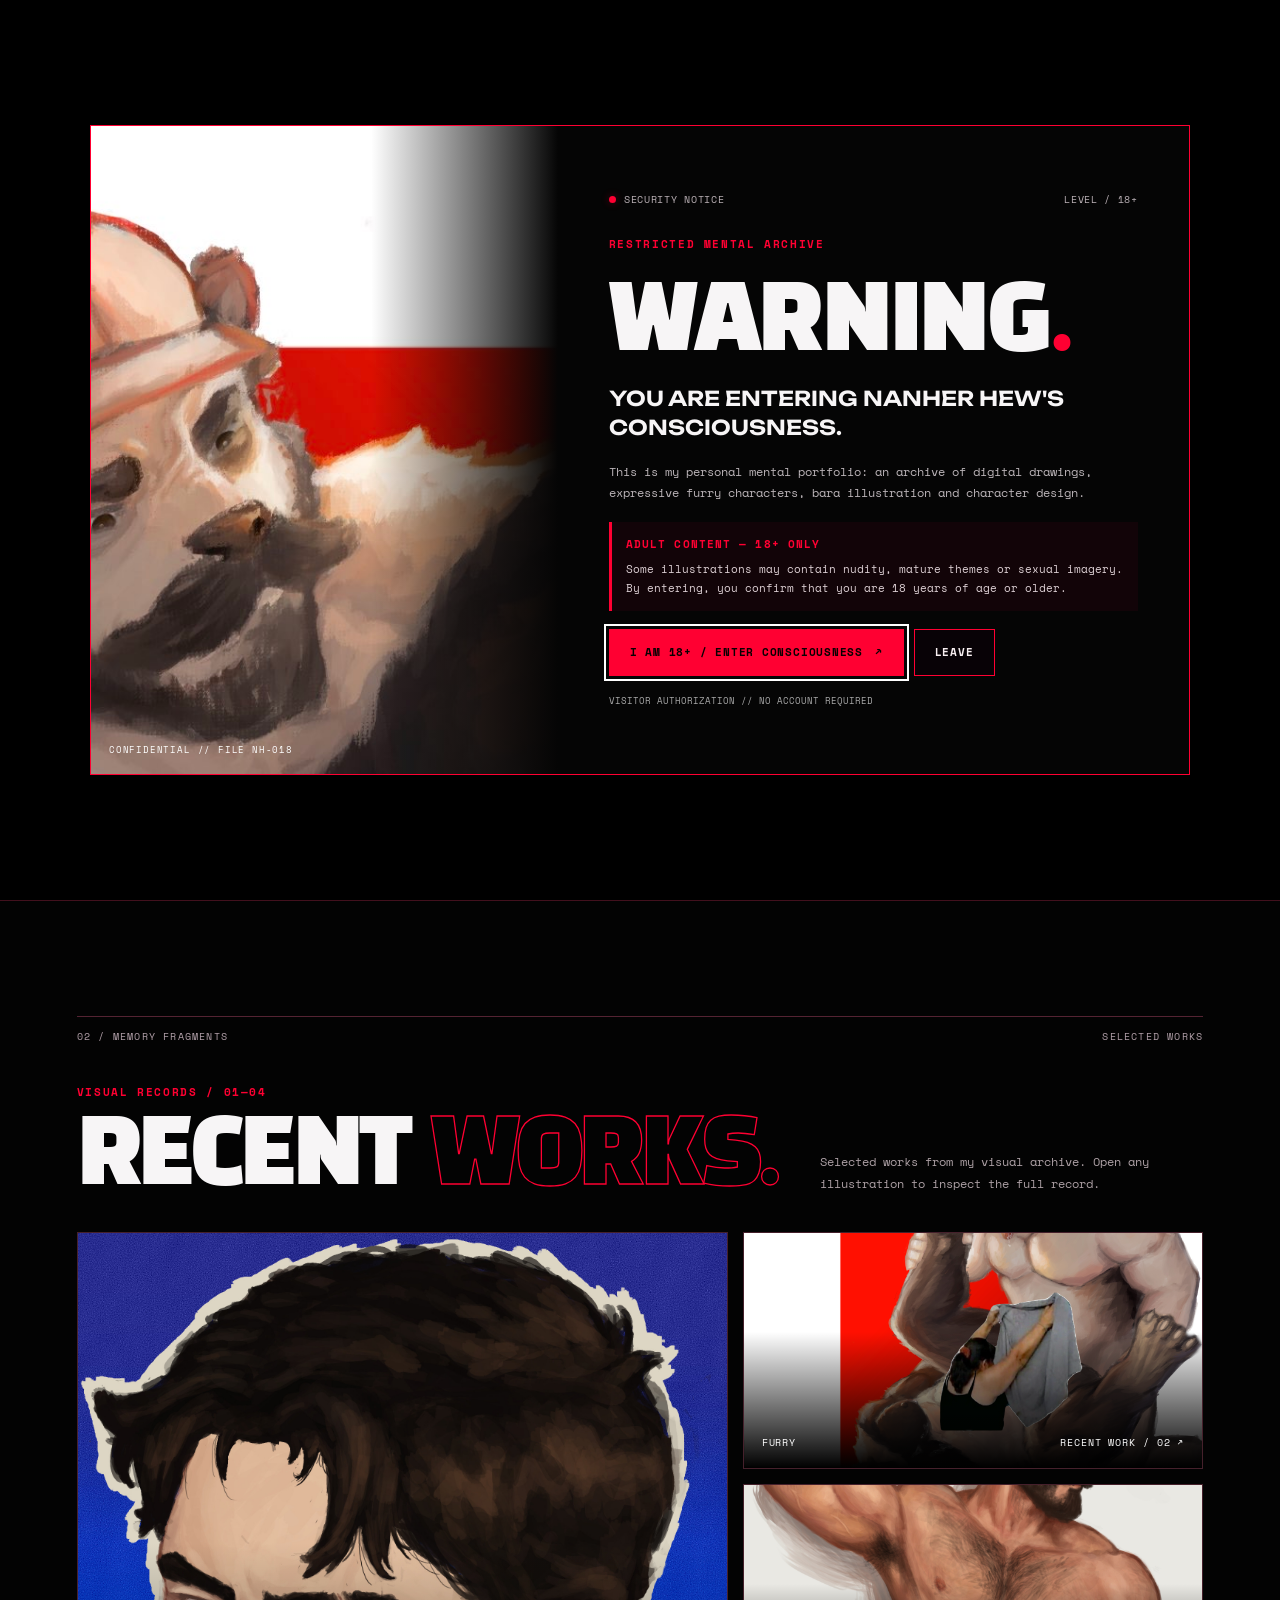
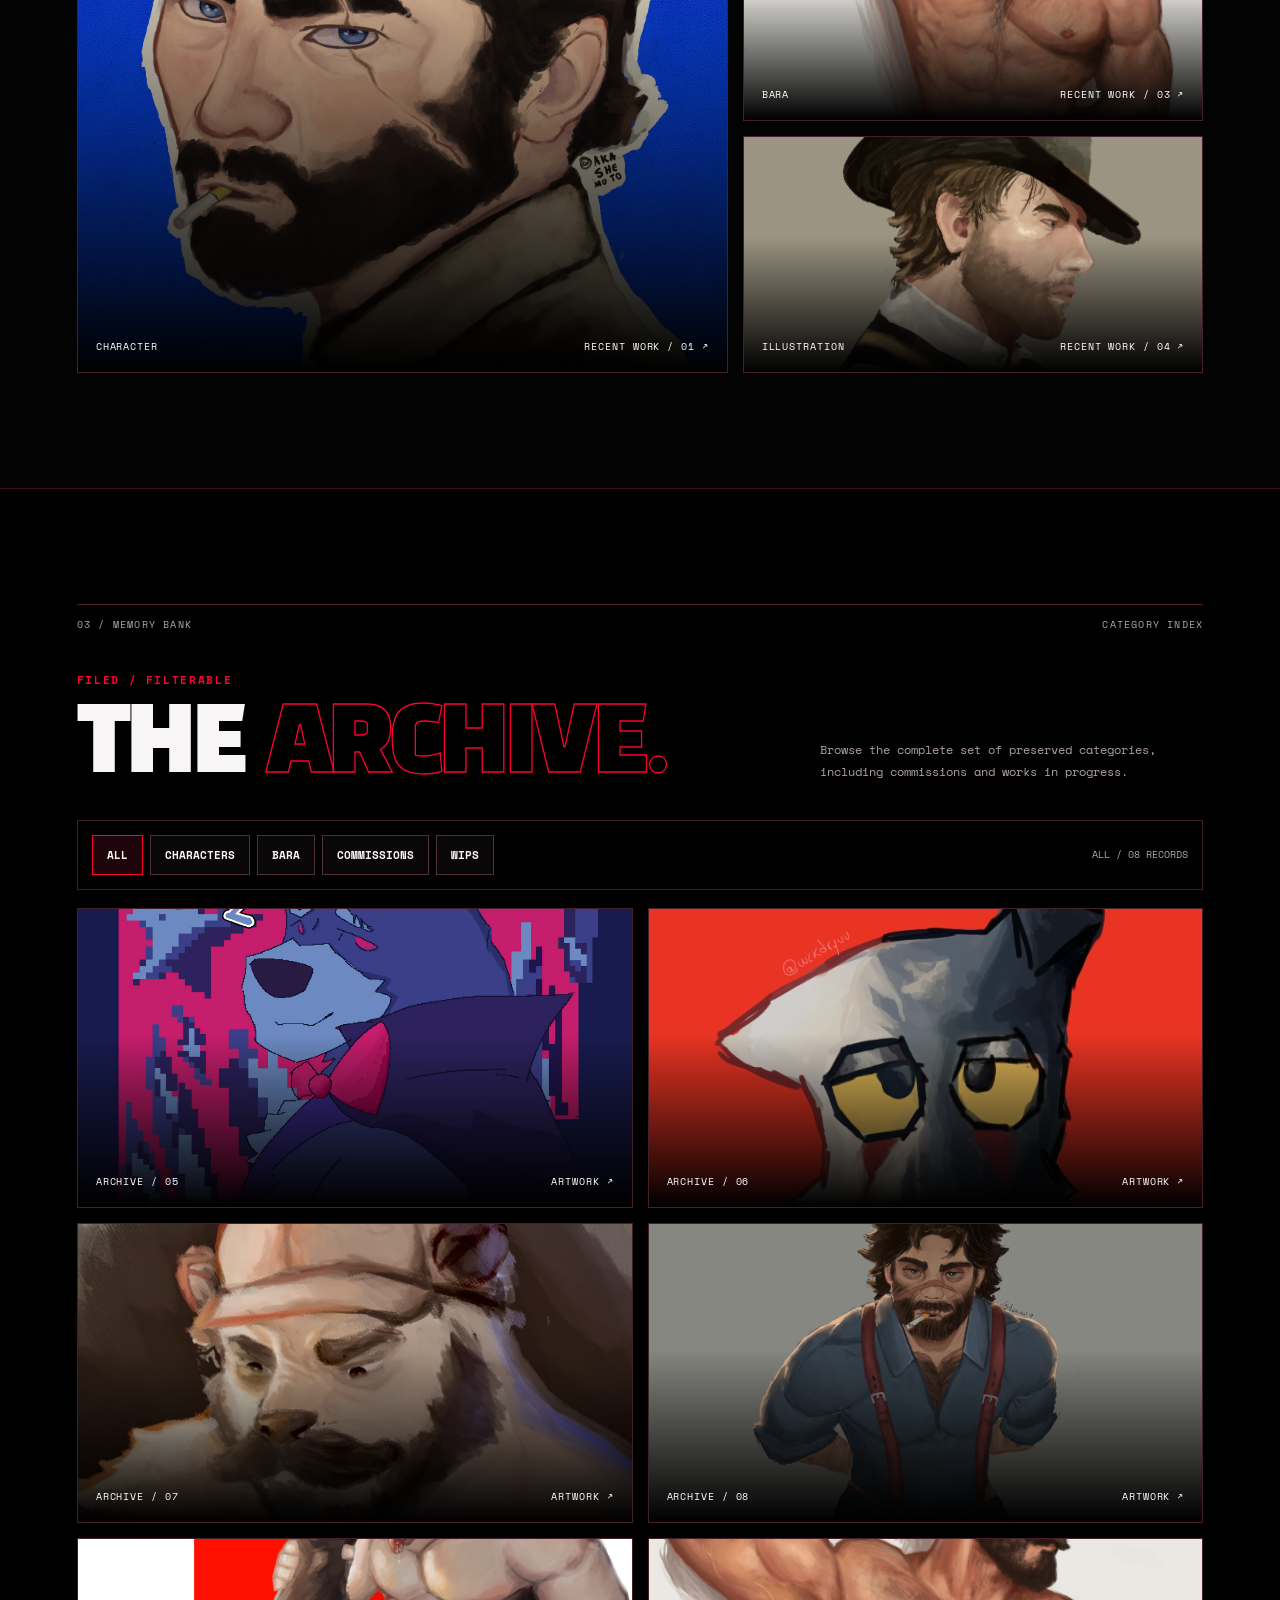
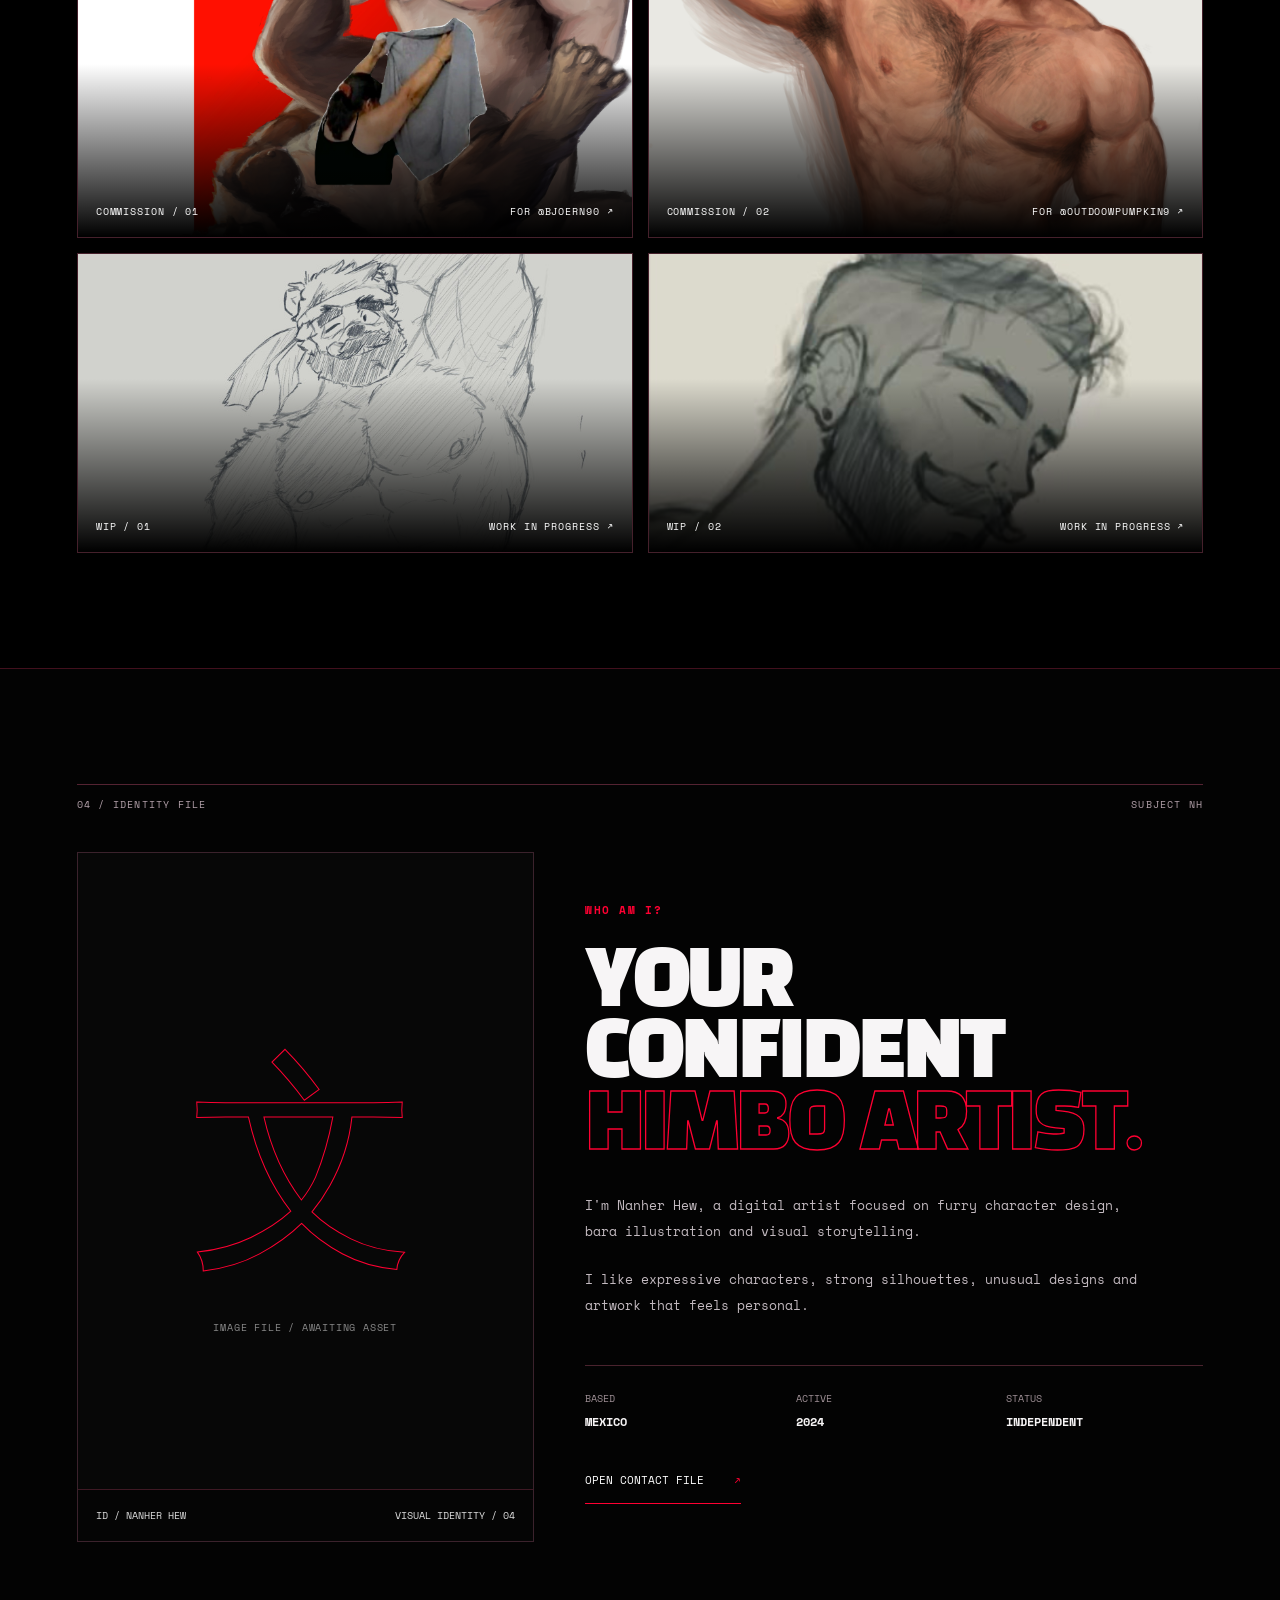
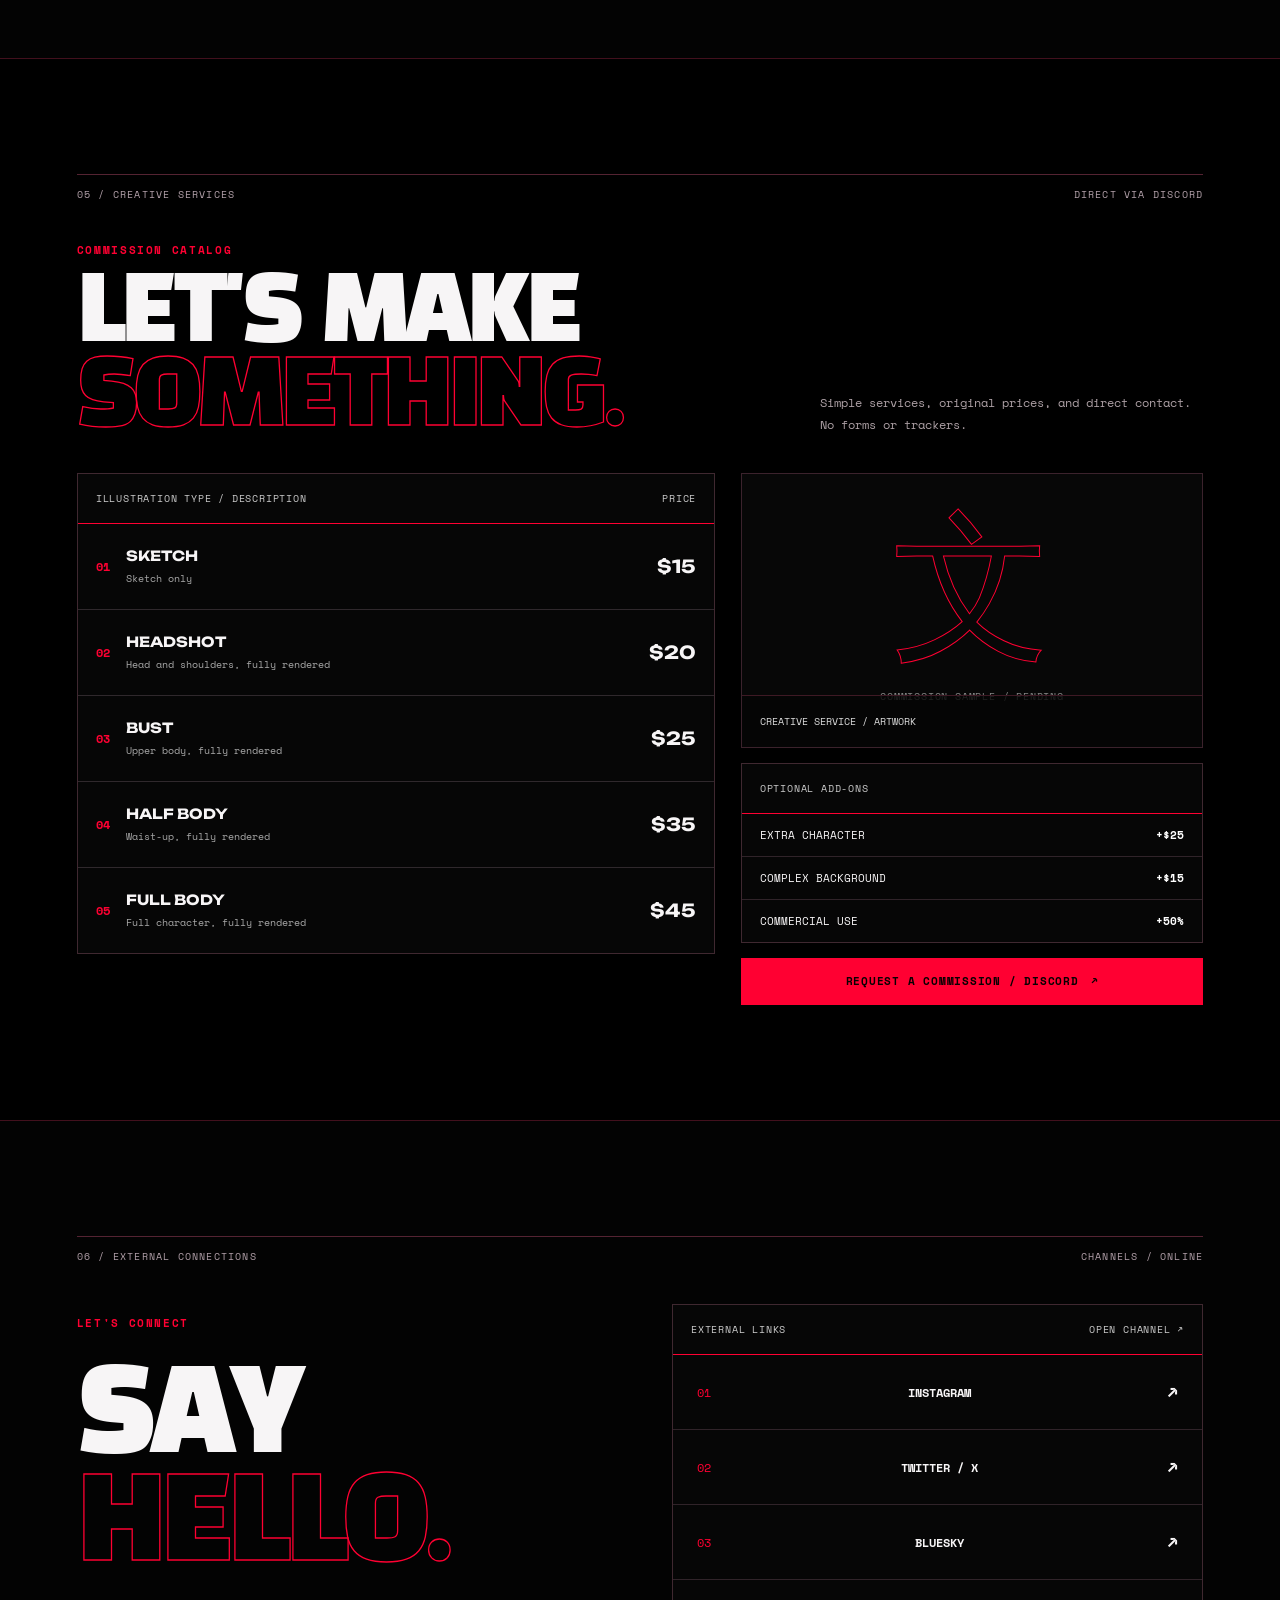
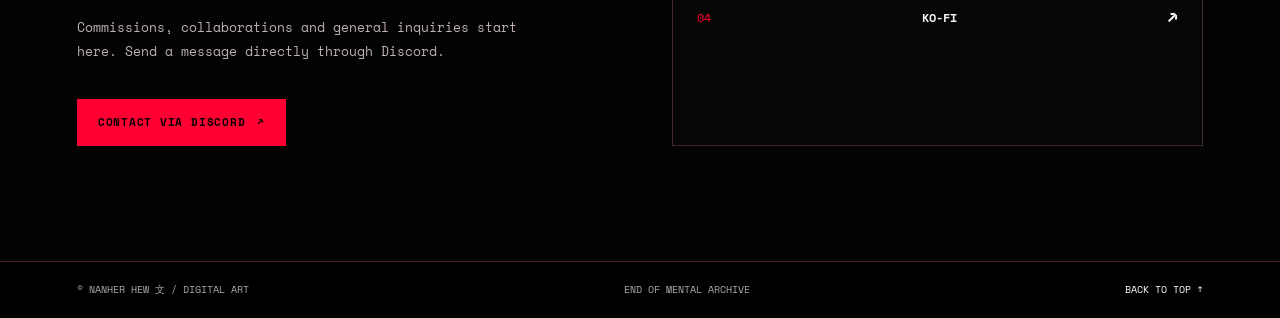
==== index.html @ 1f49903c "Add files via upload" ====
<!doctype html>
<html lang="en">
<head>
  <meta charset="utf-8">
  <meta name="viewport" content="width=device-width,initial-scale=1,viewport-fit=cover">
  <meta name="theme-color" content="#000000">
  <meta name="description" content="Enter Nanher Hew's consciousness. Digital art, furry character design, bara illustration, archive and commissions.">
  <title>NANHER HEW 文 — ENTER THE CONSCIOUSNESS</title>
  <link rel="preconnect" href="https://fonts.googleapis.com">
  <link rel="preconnect" href="https://fonts.gstatic.com" crossorigin>
  <link href="https://fonts.googleapis.com/css2?family=Black+Han+Sans&family=Space+Mono:wght@400;700&family=Unbounded:wght@400;500;600;700;800&display=swap" rel="stylesheet">
  <link rel="stylesheet" href="./style.css">
  <script src="./script.js" defer></script>
</head>
<body class="state-locked">
  <a class="skip-link" href="#mainContent">SKIP TO CONTENT</a>

  <!-- Short boot, then one combined information + 18+ gate. -->
  <div id="bootScreen" class="boot-screen" role="status" aria-label="Accessing Nanher's mind">
    <div class="boot-screen__inner">
      <div class="systemline"><span>NH // ENCRYPTED ARCHIVE</span><span>PROTOCOL 001</span></div>
      <div class="boot-screen__glyph" aria-hidden="true">文</div>
      <p class="eyebrow">NEURAL INTERFACE / ESTABLISHING LINK</p>
      <h1>ACCESSING<br><span>NANHER'S MIND</span></h1>
      <div class="boot-screen__readout"><span id="bootMessage">ESTABLISHING CONNECTION</span><strong id="bootPercent">00%</strong></div>
      <div class="boot-screen__track" id="bootTrack" role="progressbar" aria-valuemin="0" aria-valuemax="100" aria-valuenow="0"><span id="bootBar"></span></div>
      <p class="boot-screen__foot" id="bootSubstatus">CHECKING MEMORY FRAGMENTS...</p>
    </div>
  </div>

  <div id="ageGate" class="age-gate" role="dialog" aria-modal="true" aria-labelledby="ageTitle" hidden>
    <div class="age-gate__frame">
      <div class="age-gate__art" style="background-image:url('./arts/age-banner.jpg')" aria-hidden="true"><span>CONFIDENTIAL // FILE NH-018</span></div>
      <div class="age-gate__copy">
        <div class="systemline"><span><i class="signal"></i> SECURITY NOTICE</span><span>LEVEL / 18+</span></div>
        <p class="eyebrow">RESTRICTED MENTAL ARCHIVE</p>
        <h2 id="ageTitle">WARNING<span>.</span></h2>
        <h3>YOU ARE ENTERING NANHER HEW'S CONSCIOUSNESS.</h3>
        <p>This is my personal mental portfolio: an archive of digital drawings, expressive furry characters, bara illustration and character design.</p>
        <div class="gate-warning"><strong>ADULT CONTENT — 18+ ONLY</strong><p>Some illustrations may contain nudity, mature themes or sexual imagery. By entering, you confirm that you are 18 years of age or older.</p></div>
        <div class="gate-actions">
          <button type="button" class="action action--primary" id="ageEnter">I AM 18+ / ENTER CONSCIOUSNESS <span aria-hidden="true">↗</span></button>
          <button type="button" class="action action--outline" id="ageLeave">LEAVE</button>
        </div>
        <small>VISITOR AUTHORIZATION // NO ACCOUNT REQUIRED</small>
      </div>
    </div>
  </div>

  <!-- Permanent minimal controls; primary site navigation is a small popover. -->
  <header class="site-toolbar" id="siteToolbar">
    <a class="site-toolbar__logo" href="#overview" aria-label="Nanher Hew, back to overview">文 <span>NANHER HEW</span></a>
    <div class="site-toolbar__actions">
      <button type="button" id="navToggle" class="toolbar-button" aria-controls="accessNodes" aria-expanded="false">[ + ] ACCESS NODES</button>
      <button type="button" id="feedToggle" class="toolbar-button" aria-controls="monitorFeed" aria-expanded="false">[ + ] MIND MONITOR</button>
      <button type="button" id="soundToggle" class="toolbar-button toolbar-button--sound" aria-pressed="false">AUDIO READY</button>
    </div>
  </header>

  <aside id="accessNodes" class="floating-window access-nodes" aria-label="Access nodes" hidden>
    <div class="window-title"><span>NH.OS / ACCESS NODES</span><button type="button" class="window-close" id="navClose" aria-label="Close access nodes">×</button></div>
    <nav id="moduleNav" class="nodes-nav" aria-label="Portfolio navigation">
      <a href="#overview" data-nav="overview"><span>01</span> OVERVIEW <small>↗</small></a>
      <a href="#works" data-nav="works"><span>02</span> RECENT WORKS <small>↗</small></a>
      <a href="#archive" data-nav="archive"><span>03</span> ARCHIVE <small>↗</small></a>
      <a href="#identity" data-nav="identity"><span>04</span> IDENTITY <small>↗</small></a>
      <a href="#commissions" data-nav="commissions"><span>05</span> COMMISSIONS <small>↗</small></a>
      <a href="#contact" data-nav="contact"><span>06</span> CONTACT <small>↗</small></a>
    </nav>
    <p class="window-note">SELECT A NODE TO SCROLL. THIS WINDOW STAYS OPEN.</p>
  </aside>

  <!-- Fictional dashboard for site/session state, not real biological measurements. -->
  <aside id="monitorFeed" class="floating-window mind-monitor" aria-label="Simulated mind monitor" hidden>
    <div class="window-title"><span><i class="signal"></i> NEURAL TELEMETRY / LIVE</span><button type="button" class="window-close" id="feedClose" aria-label="Close mind monitor">×</button></div>
    <div class="mind-monitor__visual" aria-hidden="true">
      <svg class="brain-svg" viewBox="0 0 180 130" fill="none" xmlns="http://www.w3.org/2000/svg">
        <path d="M89 111V22M88 27c-11-19-37-19-45-3-20-1-27 18-19 33-12 13-7 33 8 37-2 15 18 25 30 16 8 6 19 4 26-3M92 27c12-19 37-19 45-3 20-1 27 18 19 33 12 13 7 33-8 37 2 15-18 25-30 16-8 6-19 4-26-3M42 45c7-3 16 1 19 8M26 68c12-2 20 1 24 10M48 96c13-15 25-16 39-5M138 45c-7-3-16 1-19 8M154 68c-12-2-20 1-24 10M132 96c-13-15-25-16-39-5M65 25c-6 10-5 19 4 23M115 25c6 10 5 19-4 23" stroke="currentColor" stroke-width="1.7" stroke-linecap="round" stroke-linejoin="round"/>
        <circle cx="90" cy="67" r="59" stroke="currentColor" stroke-opacity=".18" stroke-dasharray="3 6"/>
      </svg>
      <span>CONSCIOUSNESS / SIGNAL ACCEPTED</span>
    </div>
    <div class="vital-grid">
      <div class="vital-item"><small>NEURAL SIGNAL</small><strong class="status-green">STABLE <i class="signal"></i></strong></div>
      <div class="vital-item"><small>PULSE / SIMULATED</small><strong><span id="pulseBpm">74</span> <small>BPM</small></strong></div>
      <div class="vital-item"><small>SESSION ACTIVE</small><strong class="mono-readout" id="sessionTime">00:00</strong></div>
      <div class="vital-item"><small>ARTIST ACTIVE SINCE</small><strong>2024</strong></div>
    </div>
    <svg class="ecg" viewBox="0 0 280 62" preserveAspectRatio="none" aria-hidden="true"><path class="ecg__grid" d="M0 15H280M0 31H280M0 47H280M28 0V62M56 0V62M84 0V62M112 0V62M140 0V62M168 0V62M196 0V62M224 0V62M252 0V62"/><path class="ecg__line" d="M0 32 H53 l10 -5 8 12 9 -29 9 44 8 -22 H160 l9 -4 8 11 9 -27 9 40 8 -18 H280" /></svg>
    <div class="mind-volume" role="group" aria-labelledby="musicVolumeLabel">
      <div class="mind-volume__header">
        <label id="musicVolumeLabel" for="musicVolume">AUDIO / MASTER LEVEL</label>
        <output id="musicVolumeValue" for="musicVolume">18%</output>
      </div>
      <input type="range" id="musicVolume" min="0" max="100" step="1" value="18" aria-label="Background music volume">
      <div class="mind-volume__scale"><span>00 / SILENCE</span><span>100 / MAX</span></div>
      <button type="button" id="musicVolumeToggle" class="mind-volume__toggle" aria-pressed="false">MUTE AUDIO</button>
      <p class="mind-volume__note">MP3 / SYNTHETIC AMBIENCE · STARTS AFTER ACCESS</p>
    </div>
    <button type="button" id="motionToggle" class="mind-monitor__motion">ENABLE MOTION INPUT (MOBILE)</button><p class="mind-monitor__disclaimer">FICTIONAL UI TELEMETRY · PULSE IS A VISUAL EFFECT, NOT A HEALTH MEASUREMENT. THE SESSION TIMER IS REAL.</p>
  </aside>

  <main id="mainContent" class="portfolio">
    <section id="overview" class="hero-section" aria-labelledby="overviewTitle" data-section="overview">
      <div class="hero-section__grid" aria-hidden="true"></div>
      <div class="hero-section__symbol" aria-hidden="true">文</div>
      <span class="hero-section__archive-id">CLASSIFIED // NH-001</span>
      <div class="hero-section__headline">
        <p class="eyebrow"><i class="signal"></i> DIGITAL ARTIST / CHARACTER DESIGN</p>
        <h1 id="overviewTitle"><span>NANHER</span><em>HEW</em></h1>
        <p class="hero-section__intro">A visual archive of characters, memories and ideas. Furry artwork, bara illustration, and original character design.</p>
      </div>
      <img id="heroPortrait" class="hero-section__portrait" src="./arts/hero.PNG" alt="Original illustration by Nanher Hew" fetchpriority="high">
      <div class="hero-section__bottom">
        <div class="hero-section__choices">
          <a href="#works" class="action action--primary" data-quicklink>EXPLORE WORK <span aria-hidden="true">↗</span></a>
          <a href="#identity" class="action action--outline" data-quicklink>WHO AM I? <span aria-hidden="true">↗</span></a>
          <a href="#commissions" class="action action--outline" data-quicklink>COMMISSIONS <span aria-hidden="true">↗</span></a>
        </div>
        <a href="#works" class="hero-section__scroll">SCROLL TO EXPLORE <span aria-hidden="true">↓</span></a>
      </div>
    </section>

    <section id="works" class="content-section works-section" aria-labelledby="worksTitle" data-section="works">
      <div class="section-topline"><span>02 / MEMORY FRAGMENTS</span><span>SELECTED WORKS</span></div>
      <div class="section-heading"><div><p class="eyebrow">VISUAL RECORDS / 01—04</p><h2 id="worksTitle">RECENT <em>WORKS.</em></h2></div><p>Selected works from my visual archive. Open any illustration to inspect the full record.</p></div>
      <div class="art-grid art-grid--feature" id="recentWorks"></div>
    </section>

    <section id="archive" class="content-section archive-section" aria-labelledby="archiveTitle" data-section="archive">
      <div class="section-topline"><span>03 / MEMORY BANK</span><span>CATEGORY INDEX</span></div>
      <div class="section-heading"><div><p class="eyebrow">FILED / FILTERABLE</p><h2 id="archiveTitle">THE <em>ARCHIVE.</em></h2></div><p>Browse the complete set of preserved categories, including commissions and works in progress.</p></div>
      <div class="archive-toolbar">
        <div class="archive-toolbar__tabs" role="tablist" aria-label="Art archive categories">
          <button type="button" class="archive-tab is-active" role="tab" aria-selected="true" data-filter="all">ALL</button>
          <button type="button" class="archive-tab" role="tab" aria-selected="false" data-filter="characters">CHARACTERS</button>
          <button type="button" class="archive-tab" role="tab" aria-selected="false" data-filter="bara">BARA</button>
          <button type="button" class="archive-tab" role="tab" aria-selected="false" data-filter="commissions">COMMISSIONS</button>
          <button type="button" class="archive-tab" role="tab" aria-selected="false" data-filter="wips">WIPS</button>
        </div>
        <span id="archiveSummary" class="archive-count">ALL / 08 RECORDS</span>
      </div>
      <div class="art-grid art-grid--archive" id="archiveGrid" role="tabpanel" aria-label="Selected artwork category"></div>
    </section>

    <section id="identity" class="content-section identity-section" aria-labelledby="identityTitle" data-section="identity">
      <div class="section-topline"><span>04 / IDENTITY FILE</span><span>SUBJECT NH</span></div>
      <div class="identity-layout">
        <div class="identity-visual optional-image" data-asset="identity">
          <div class="identity-visual__fallback" aria-hidden="true"><span>文</span><small>IMAGE FILE / AWAITING ASSET</small></div>
          <img class="optional-image__asset" src="./arts/identity.png" alt="Nanher Hew — identity illustration" loading="eager">
          <div class="identity-visual__footer"><span>ID / NANHER HEW</span><span>VISUAL IDENTITY / 04</span></div>
        </div>
        <div class="identity-copy">
          <p class="eyebrow">WHO AM I?</p>
          <h2 id="identityTitle">YOUR CONFIDENT<br><em>HIMBO ARTIST.</em></h2>
          <p>I'm Nanher Hew, a digital artist focused on furry character design, bara illustration and visual storytelling.</p>
          <p>I like expressive characters, strong silhouettes, unusual designs and artwork that feels personal.</p>
          <div class="identity-metadata"><div><span>BASED</span><strong>MEXICO</strong></div><div><span>ACTIVE</span><strong>2024</strong></div><div><span>STATUS</span><strong>INDEPENDENT</strong></div></div>
          <a href="#contact" class="text-link">OPEN CONTACT FILE <span>↗</span></a>
        </div>
      </div>
    </section>

    <section id="commissions" class="content-section commissions-section" aria-labelledby="commissionsTitle" data-section="commissions">
      <div class="section-topline"><span>05 / CREATIVE SERVICES</span><span>DIRECT VIA DISCORD</span></div>
      <div class="section-heading"><div><p class="eyebrow">COMMISSION CATALOG</p><h2 id="commissionsTitle">LET'S MAKE<br><em>SOMETHING.</em></h2></div><p>Simple services, original prices, and direct contact. No forms or trackers.</p></div>
      <div class="commissions-layout">
        <div class="commission-table">
          <div class="table-header"><span>ILLUSTRATION TYPE / DESCRIPTION</span><span>PRICE</span></div>
          <div class="commission-row"><span>01</span><div><strong>SKETCH</strong><small>Sketch only</small></div><b>$15</b></div>
          <div class="commission-row"><span>02</span><div><strong>HEADSHOT</strong><small>Head and shoulders, fully rendered</small></div><b>$20</b></div>
          <div class="commission-row"><span>03</span><div><strong>BUST</strong><small>Upper body, fully rendered</small></div><b>$25</b></div>
          <div class="commission-row"><span>04</span><div><strong>HALF BODY</strong><small>Waist-up, fully rendered</small></div><b>$35</b></div>
          <div class="commission-row"><span>05</span><div><strong>FULL BODY</strong><small>Full character, fully rendered</small></div><b>$45</b></div>
        </div>
        <div class="commission-side">
          <div class="commission-preview optional-image" data-asset="commission">
            <div class="commission-preview__fallback" aria-hidden="true"><span>文</span><small>COMMISSION SAMPLE / PENDING</small></div>
            <img class="optional-image__asset" src="./arts/commission-sample.png" alt="Commission illustration example" loading="eager">
            <div class="commission-preview__label">CREATIVE SERVICE / ARTWORK</div>
          </div>
          <div class="addons"><div class="table-header">OPTIONAL ADD-ONS</div><div><span>EXTRA CHARACTER</span><strong>+$25</strong></div><div><span>COMPLEX BACKGROUND</span><strong>+$15</strong></div><div><span>COMMERCIAL USE</span><strong>+50%</strong></div></div>
          <a class="action action--primary action--full" href="https://discord.gg/KxpdYMte" target="_blank" rel="noopener noreferrer" data-external-sfx>REQUEST A COMMISSION / DISCORD <span aria-hidden="true">↗</span></a>
        </div>
      </div>
    </section>

    <section id="contact" class="content-section contact-section" aria-labelledby="contactTitle" data-section="contact">
      <div class="section-topline"><span>06 / EXTERNAL CONNECTIONS</span><span>CHANNELS / ONLINE</span></div>
      <div class="contact-layout"><div class="contact-copy"><p class="eyebrow">LET'S CONNECT</p><h2 id="contactTitle">SAY <em>HELLO.</em></h2><p>Commissions, collaborations and general inquiries start here. Send a message directly through Discord.</p><a class="action action--primary" href="https://discord.gg/KxpdYMte" target="_blank" rel="noopener noreferrer" data-external-sfx>CONTACT VIA DISCORD <span>↗</span></a></div>
      <div class="contact-links"><div class="table-header"><span>EXTERNAL LINKS</span><span>OPEN CHANNEL ↗</span></div><a href="https://www.instagram.com/nanherhew/" target="_blank" rel="noopener noreferrer"><span>01</span><strong>INSTAGRAM</strong><b>↗</b></a><a href="https://x.com/NanherHew" target="_blank" rel="noopener noreferrer"><span>02</span><strong>TWITTER / X</strong><b>↗</b></a><a href="https://bsky.app/profile/nanherhew.bsky.social" target="_blank" rel="noopener noreferrer"><span>03</span><strong>BLUESKY</strong><b>↗</b></a><a href="https://ko-fi.com/nanherhew" target="_blank" rel="noopener noreferrer"><span>04</span><strong>KO-FI</strong><b>↗</b></a></div></div>
    </section>
  </main>
  <footer class="site-footer"><span>© NANHER HEW 文 / DIGITAL ART</span><span>END OF MENTAL ARCHIVE</span><a href="#overview">BACK TO TOP ↑</a></footer>

  <div id="lightbox" class="lightbox" role="dialog" aria-modal="true" aria-labelledby="lightboxTitle" hidden>
    <div class="lightbox__frame"><div class="lightbox__header"><span>NH.OS / VISUAL MEMORY VIEWER</span><button type="button" id="lightboxClose">CLOSE [ESC] ×</button></div><div class="lightbox__body"><button type="button" id="lightboxPrev" class="lightbox__step" aria-label="Previous image">←</button><div id="lightboxArt" class="lightbox__art"></div><button type="button" id="lightboxNext" class="lightbox__step" aria-label="Next image">→</button></div><div class="lightbox__footer"><div><small id="lightboxDetail">ARTWORK</small><h3 id="lightboxTitle">MEMORY FRAGMENT</h3></div><span id="lightboxCounter">01 / 01</span></div></div>
  </div>
  <audio id="ambientMusic" src="./arts/ambient.mp3" preload="none" loop></audio>
  <div class="cursor-reticle" id="cursorReticle" aria-hidden="true"></div>
  <div class="sr-only" id="announcer" aria-live="polite"></div>
</body>
</html>
---- style.css ----
/* NANHER HEW / CONSCIOUSNESS V7. One scrollable static document.
   Black #000000, brand red #FF0032, controlled orange glow on HEW. */
:root {
  --bg:#000; --panel:#070707; --panel2:#0b0809; --ink:#f7f5f6;
  --red:#ff0032; --orange:#ff701b; --muted:#aea7ab;
  --border:#32252a; --border-red:#6e1428;
  --mono:'Space Mono',monospace; --display:'Unbounded',Arial,sans-serif;
  --block:'Black Han Sans',Impact,sans-serif;
}
*{box-sizing:border-box}
html{background:#000;scroll-behavior:smooth;scroll-padding-top:72px}
body{margin:0;min-width:0;background:#000;color:var(--ink);font-family:var(--mono);overflow-x:hidden}
body.state-locked,body.lightbox-open{overflow:hidden}
button,a{font:inherit;color:inherit;cursor:pointer}
button{border:0;background:none}
a{text-decoration:none}
button:focus-visible,a:focus-visible{outline:2px solid #fff;outline-offset:3px}
img{display:block;max-width:100%}
[hidden]{display:none!important}
::selection{background:var(--red);color:#fff}
.sr-only{position:absolute;width:1px;height:1px;overflow:hidden;clip:rect(0 0 0 0);white-space:nowrap}
.skip-link{position:fixed;top:-100px;left:10px;padding:10px;background:#fff;color:#000;z-index:300}
.skip-link:focus{top:10px}
.signal{display:inline-block;width:7px;height:7px;background:var(--red);border-radius:50%;box-shadow:0 0 9px #ff003255;flex:0 0 auto}
.eyebrow{font-size:clamp(9px,.85vw,12px);color:var(--red);letter-spacing:.15em;text-transform:uppercase;font-weight:700;line-height:1.6}
.eyebrow .signal{margin-right:6px}
.systemline{display:flex;justify-content:space-between;align-items:center;gap:12px;color:#bcb2b7;font-size:10px;letter-spacing:.07em}
.systemline>span:first-child{display:inline-flex;gap:8px;align-items:center}
.action{display:inline-flex;justify-content:center;align-items:center;gap:12px;padding:14px 20px;border:1px solid var(--red);background:#080206;color:#f7eef0;text-transform:uppercase;letter-spacing:.07em;font-size:11px;font-weight:700;line-height:1.35;min-height:47px;transition:background .18s ease,color .18s ease,border-color .18s ease;text-align:center}
.action--primary{background:var(--red);color:#080002}
.action--primary:hover{background:#ff365c}
.action--outline:hover{background:#1a050a}
.action--full{width:100%}

/* White technical cross (native remains accessible on touch / reduced motion). */
@media (hover:hover) and (pointer:fine){body.cursor-ready,body.cursor-ready *{cursor:none!important}}
.cursor-reticle{position:fixed;top:0;left:0;z-index:250;width:24px;height:24px;pointer-events:none;opacity:0;transform:translate(-50%,-50%)}
.cursor-reticle::before,.cursor-reticle::after{content:"";position:absolute;top:50%;left:50%;transform:translate(-50%,-50%);background:#fff;box-shadow:0 0 3px #000}
.cursor-reticle::before{width:24px;height:1px}.cursor-reticle::after{height:24px;width:1px}
body.cursor-ready .cursor-reticle{opacity:1}body.touch-device .cursor-reticle{display:none}

/* Short initial boot; progression JS uses discrete updates, never a busy loop. */
.boot-screen{position:fixed;inset:0;background:#000;z-index:150;display:grid;place-items:center;padding:20px;overflow-y:auto}
.boot-screen__inner{position:relative;border:1px solid var(--red);padding:clamp(18px,4vw,42px);background:#030303;width:min(760px,100%)}
.boot-screen__inner::before{content:"";position:absolute;inset:7px;border:1px solid #331016;pointer-events:none}
.boot-screen__glyph{text-align:center;color:var(--red);font:clamp(84px,15vw,150px)/1 var(--block);margin:25px 0 18px}
.boot-screen h1{font:800 clamp(30px,5.6vw,64px)/1.1 var(--display);letter-spacing:-.06em;margin:10px 0 35px;overflow-wrap:anywhere}
.boot-screen h1 span{color:#fff}
.boot-screen__readout{display:flex;align-items:center;justify-content:space-between;gap:10px;font-size:10px;color:#ddd;letter-spacing:.08em;margin-bottom:10px}
.boot-screen__readout strong{font:700 22px var(--mono);color:var(--red)}
.boot-screen__track{height:20px;background:#1c050b;border:1px solid var(--red);padding:3px;overflow:hidden}
.boot-screen__track span{display:block;background:var(--red);width:0;height:100%;transition:width .18s linear}
.boot-screen__foot{color:#aaa;font-size:10px;margin:10px 0 0}

/* Informative age gate combines warning and entry. */
.age-gate{position:fixed;inset:0;z-index:140;display:grid;place-items:center;background:#000;padding:12px;overflow-y:auto}
.age-gate__frame{display:grid;grid-template-columns:minmax(210px,.85fr) minmax(0,1.15fr);width:min(1100px,100%);background:#050505;border:1px solid var(--red);min-height:min(650px,calc(100dvh - 30px))}
.age-gate__art{position:relative;background-color:#090909;background-size:cover;background-position:center}
.age-gate__art::after{content:"";position:absolute;inset:0;background:linear-gradient(90deg,transparent 60%,#050505)}
.age-gate__art>span{position:absolute;bottom:18px;left:18px;z-index:1;font-size:9px;color:#fff;letter-spacing:.09em}
.age-gate__copy{padding:clamp(22px,4vw,55px);display:flex;flex-direction:column;justify-content:center;gap:18px;min-width:0}
.age-gate h2{font:clamp(48px,7vw,94px)/.95 var(--block);margin:0;letter-spacing:-.03em}
.age-gate h2 span{color:var(--red)}
.age-gate h3{font:600 clamp(15px,1.6vw,21px)/1.4 var(--display);margin:0}
.age-gate__copy>p:not(.eyebrow){font-size:12px;color:#bbb4b8;line-height:1.8;margin:0}
.gate-warning{background:#120408;border-left:3px solid var(--red);padding:14px;display:grid;gap:8px}
.gate-warning strong{font-size:11px;color:var(--red);letter-spacing:.1em}
.gate-warning p{font-size:11px;color:#ddd0d4;margin:0;line-height:1.7}
.gate-actions{display:flex;flex-wrap:wrap;gap:10px}
.age-gate__copy>small{font-size:9px;color:#aaa;line-height:1.5}

/* Compact floating navigation makes the entire one-page archive easy to browse. */
.site-toolbar{position:fixed;left:0;right:0;top:0;z-index:80;display:flex;align-items:center;justify-content:space-between;gap:15px;padding:10px clamp(14px,3vw,48px);min-height:64px;border-bottom:1px solid #28171d;background:rgba(0,0,0,.95)}
.site-toolbar__logo{white-space:nowrap;font:700 13px var(--display);display:inline-flex;gap:12px;align-items:center}
.site-toolbar__logo:first-letter{color:var(--red)}
.site-toolbar__logo>span{font-size:12px}
.site-toolbar__actions{display:flex;gap:8px;align-items:center;flex-wrap:wrap;justify-content:flex-end}
.toolbar-button{padding:10px 12px;border:1px solid #453039;background:#090708;color:#e8e0e4;font-size:10px;font-weight:700;letter-spacing:.02em;white-space:nowrap;transition:border-color .15s,background .15s}
.toolbar-button:hover,.toolbar-button[aria-expanded=true],.toolbar-button[aria-pressed=true]{border-color:var(--red);background:#23050b}
.floating-window{position:fixed;top:73px;z-index:100;border:1px solid var(--red);background:#050505;width:min(325px,calc(100vw - 20px));max-height:calc(100dvh - 84px);overflow:auto;box-shadow:10px 12px 0 #ff00320a;overscroll-behavior:contain}
.access-nodes{left:clamp(10px,3vw,48px)}
.mind-monitor{right:clamp(10px,3vw,48px);width:min(330px,calc(100vw - 20px))}
.window-title{display:flex;align-items:center;justify-content:space-between;gap:10px;padding:12px 14px;background:#140206;border-bottom:1px solid var(--red);font-size:10px;letter-spacing:.08em;position:sticky;top:0;z-index:2}
.window-title span{display:flex;align-items:center;gap:7px}
.window-close{font:18px var(--mono);line-height:1;min-width:28px;min-height:26px}
.nodes-nav{padding:8px;display:grid;gap:3px}
.nodes-nav a{display:flex;align-items:center;gap:11px;padding:12px 13px;border:1px solid transparent;font:700 12px var(--display);transition:background .18s,border-color .18s}
.nodes-nav a>span{color:var(--red);font:700 11px var(--mono)}
.nodes-nav a>small{margin-left:auto;font:14px var(--mono);color:#aaa}
.nodes-nav a:hover,.nodes-nav a.is-active{border-color:#541523;background:#1d050a}
.window-note{margin:0;padding:10px 14px;border-top:1px solid #30151e;color:#9f969a;font-size:9px;line-height:1.6}

/* Monitor: intentionally framed as fictional system imagery. */
.mind-monitor__visual{text-align:center;border-bottom:1px solid var(--border);padding:13px 16px 17px}
.brain-svg{display:block;width:176px;height:125px;margin:0 auto;color:#fff;filter:drop-shadow(0 0 7px #ff00323a)}
.mind-monitor__visual>span{font-size:9px;color:#aaa;letter-spacing:.08em}
.vital-grid{display:grid;grid-template-columns:1fr 1fr}
.vital-item{min-width:0;padding:14px 11px;border-bottom:1px solid #2a2023;display:grid;gap:6px}
.vital-item:nth-child(odd){border-right:1px solid #2a2023}
.vital-item>small{color:#a9a0a5;font-size:9px;line-height:1.6}
.vital-item strong{font:700 15px var(--display);overflow-wrap:anywhere}
.vital-item strong>small{font:9px var(--mono)}
.status-green{color:#a7eac3}
.mono-readout{font-family:var(--mono)!important}
.ecg{width:calc(100% - 22px);margin:15px 11px 5px;height:60px;overflow:hidden}
.ecg__grid{stroke:#24151a;stroke-width:1;fill:none}
.ecg__line{stroke:var(--red);stroke-width:2;stroke-linecap:round;stroke-linejoin:round;fill:none;stroke-dasharray:400;stroke-dashoffset:0;animation:ecgPulse 3.6s linear infinite}
.mind-monitor__disclaimer{font-size:9px;line-height:1.65;color:#95888e;padding:0 13px 13px;margin:0}
@keyframes ecgPulse{0%{stroke-dashoffset:400}100%{stroke-dashoffset:0}}

/* Home has a narrative hierarchy: 文 behind art, full PNG in FRONT of name,
   with controls over art so no overlay blocks interaction. */
.portfolio{background:#000}
.hero-section{position:relative;min-height:100svh;height:auto;background:#000;overflow:hidden;isolation:isolate}
.hero-section__grid{position:absolute;z-index:0;inset:0;background:linear-gradient(to right,#ff00320c 1px,transparent 1px),linear-gradient(to bottom,#ff00320c 1px,transparent 1px);background-size:78px 78px;mask-image:linear-gradient(to right,transparent,black 30%,transparent 100%);opacity:.45;pointer-events:none}
.hero-section__archive-id{position:absolute;top:96px;left:clamp(22px,6vw,110px);font-size:10px;letter-spacing:.16em;color:#7f6c74;z-index:3}
.hero-section__symbol{position:absolute;z-index:0;right:clamp(0px,12vw,220px);top:50%;transform:translateY(-50%);font:clamp(300px,41vw,720px)/1 var(--block);color:transparent;-webkit-text-stroke:2px #ff003238;opacity:.92;pointer-events:none;user-select:none}
.hero-section__headline{position:absolute;z-index:1;top:clamp(155px,24vh,310px);left:clamp(22px,7vw,135px);max-width:min(760px,78vw)}
.hero-section__headline .eyebrow{color:#eb9b98;display:flex;align-items:center;gap:7px;letter-spacing:.12em;margin:0 0 16px}
.hero-section h1{font:clamp(90px,12.5vw,210px)/.85 var(--block);letter-spacing:-.06em;margin:0;text-transform:uppercase}
.hero-section h1 span,.hero-section h1 em{display:block}
.hero-section h1 span{color:#f7f5f6}
.hero-section h1 em{font-style:normal;color:transparent;-webkit-text-stroke:2.3px var(--red);text-shadow:0 0 14px rgba(255,112,27,.2),0 0 36px rgba(255,112,27,.23);filter:drop-shadow(0 0 10px #ff701b50)}
.hero-section__intro{max-width:47ch;margin:26px 0 0;color:#cfc1c3;font-size:clamp(11px,1vw,14px);line-height:1.85;text-shadow:0 2px 4px #000}
.hero-section__portrait{position:absolute;z-index:2;right:clamp(-135px,-2vw,0px);bottom:-2.5vh;width:min(67vw,1080px);height:95vh;object-fit:contain;object-position:right bottom;pointer-events:none;user-select:none;opacity:0}.hero-section.has-portrait .hero-section__portrait{opacity:1}
.hero-section__bottom{position:absolute;z-index:4;bottom:clamp(36px,7vh,90px);left:clamp(22px,7vw,135px);right:clamp(22px,6vw,100px);display:flex;gap:22px;align-items:end;justify-content:space-between}
.hero-section__choices{display:flex;gap:10px;flex-wrap:wrap}
.hero-section__scroll{font-size:10px;color:#aaa;letter-spacing:.14em;white-space:nowrap;display:flex;gap:12px;align-items:center}
.hero-section__scroll span{color:var(--red);font-size:20px}

/* One continuous document / simple editorial sections. */
.content-section{padding:clamp(72px,9vw,135px) clamp(18px,6vw,100px) clamp(82px,9vw,135px);border-top:1px solid #42101d;scroll-margin-top:63px;background:#000}
.content-section:nth-of-type(even){background:#030303}
.section-topline{display:flex;justify-content:space-between;gap:15px;color:#b3a1aa;border-top:1px solid #542332;padding-top:12px;font-size:10px;letter-spacing:.12em;margin-bottom:40px}
.section-heading{display:flex;justify-content:space-between;align-items:end;gap:24px;margin-bottom:32px}
.section-heading .eyebrow{margin:0 0 15px}
.section-heading h2,.identity-copy h2,.contact-copy h2{font:clamp(47px,7vw,118px)/.93 var(--block);letter-spacing:-.05em;margin:0}
.section-heading h2,.identity-copy h2,.contact-copy h2{overflow-wrap:anywhere}
.section-heading h2 em,.identity-copy h2 em,.contact-copy h2 em{color:transparent;font-style:normal;-webkit-text-stroke:1.3px var(--red)}
.section-heading>p{width:min(34%,390px);flex:0 0 auto;font-size:12px;line-height:1.85;color:#ada0a5;margin:0 0 5px}
.art-grid{display:grid;gap:15px}
.art-grid--feature{grid-template-columns:repeat(12,minmax(0,1fr))}
.art-grid--feature .art-tile:first-child{grid-column:span 7;grid-row:span 3;min-height:740px}
.art-grid--feature .art-tile:not(:first-child){grid-column:span 5;min-height:237px}
.art-grid--archive{grid-template-columns:repeat(2,minmax(0,1fr))}
.art-tile{border:1px solid #45202b;background:#080808;position:relative;min-height:300px;text-align:left;padding:0;overflow:hidden;transition:border-color .18s ease}
.art-tile__visual{position:absolute;inset:0;background-size:cover;background-position:center;transition:transform .3s ease}
.art-tile::after{content:"";position:absolute;inset:42% 0 0;background:linear-gradient(transparent,#000)}
.art-tile:hover{border-color:var(--red)}.art-tile:hover .art-tile__visual{transform:scale(1.025)}
.art-tile__meta{position:absolute;z-index:1;left:0;right:0;bottom:0;display:flex;gap:15px;justify-content:space-between;align-items:end;padding:18px;color:#fff;font-size:10px;letter-spacing:.09em}
.archive-toolbar{padding:14px;border:1px solid #40202b;margin-bottom:18px;display:flex;justify-content:space-between;gap:12px;align-items:center;flex-wrap:wrap}
.archive-toolbar__tabs{display:flex;gap:7px;flex-wrap:wrap}
.archive-tab{padding:11px 14px;border:1px solid #50303c;background:#090708;font-size:11px;font-weight:700}
.archive-tab.is-active,.archive-tab:hover{border-color:var(--red);background:#20040c}
.archive-count{font-size:10px;color:#aaa}

/* Identity artwork auto-replaces the 文 fallback when its real PNG exists. */
.identity-layout{display:grid;grid-template-columns:.85fr 1.15fr;gap:clamp(20px,4vw,64px);align-items:stretch}
.identity-visual,.commission-preview{position:relative;background:#070707;border:1px solid #3b222c;overflow:hidden}
.identity-visual{min-height:560px}
.identity-visual__fallback,.commission-preview__fallback{position:absolute;inset:0;display:flex;align-items:center;justify-content:center;flex-direction:column;gap:30px;text-align:center}
.identity-visual__fallback>span,.commission-preview__fallback>span{font:clamp(170px,18vw,290px)/1 var(--block);color:transparent;-webkit-text-stroke:1px var(--red)}
.identity-visual__fallback>small,.commission-preview__fallback>small{color:#888;font-size:10px;letter-spacing:.08em}
.optional-image__asset{position:absolute;inset:0;width:100%;height:100%;object-fit:contain;object-position:center;opacity:0}.optional-image.has-image .optional-image__asset{opacity:1}.optional-image.has-image .identity-visual__fallback,.optional-image.has-image .commission-preview__fallback{visibility:hidden}
.identity-visual__footer,.commission-preview__label{position:absolute;z-index:2;bottom:0;left:0;right:0;padding:18px;border-top:1px solid #3e1924;background:#040404c8;color:#ddd;font-size:10px;display:flex;justify-content:space-between;gap:12px}
.identity-copy{padding:clamp(12px,3vw,44px) 0;display:flex;flex-direction:column;align-items:start;justify-content:center}
.identity-copy h2{font-size:clamp(43px,6vw,94px);margin:18px 0 30px}
.identity-copy>p:not(.eyebrow){font-size:13px;line-height:2;color:#c3bac0;max-width:570px;margin:0 0 22px}
.identity-metadata{display:flex;flex-wrap:wrap;gap:14px;width:100%;border-top:1px solid #4a232e;padding-top:25px;margin-top:25px}
.identity-metadata>div{flex:1 0 110px;display:grid;gap:7px}
.identity-metadata span{color:#9e8f95;font-size:10px}.identity-metadata strong{font-size:12px}
.text-link{display:flex;justify-content:space-between;align-items:center;gap:30px;border-bottom:1px solid var(--red);padding:15px 0;color:#fff;font-size:11px;margin-top:27px}
.text-link>span{color:var(--red)}

/* Commission prices and social links stay exactly as supplied originally. */
.commissions-layout{display:grid;grid-template-columns:1.16fr .84fr;gap:clamp(14px,2vw,32px);align-items:start}
.commission-table,.addons,.contact-links{border:1px solid #3f2830;background:#060606}
.table-header{padding:17px 18px;display:flex;justify-content:space-between;gap:15px;border-bottom:1px solid var(--red);font-size:10px;letter-spacing:.08em;color:#ccc}
.commission-row{display:flex;gap:16px;align-items:center;border-bottom:1px solid #2f282c;padding:23px 18px}
.commission-row:last-child{border-bottom:0}.commission-row>span{color:var(--red);font-weight:700;font-size:12px}
.commission-row>div{flex:1;display:grid;gap:7px}
.commission-row strong{font:700 14px var(--display)}.commission-row small{font-size:10px;color:#aaa}
.commission-row b{font:700 18px var(--display);white-space:nowrap}
.commission-side{display:grid;gap:15px}.commission-preview{height:275px}
.commission-preview__fallback>span{font-size:160px}.commission-preview__fallback{gap:12px}
.addons>div:not(.table-header){display:flex;justify-content:space-between;gap:10px;padding:13px 18px;border-bottom:1px solid #302329;font-size:11px}
.addons>div:last-child{border-bottom:0}.addons strong{color:#fff;white-space:nowrap}

.contact-layout{display:grid;grid-template-columns:1fr 1fr;gap:clamp(18px,5vw,70px)}
.contact-copy{display:flex;align-items:start;justify-content:center;flex-direction:column;gap:22px}
.contact-copy h2{font-size:clamp(58px,9vw,150px)}
.contact-copy>p:not(.eyebrow){font-size:13px;line-height:1.9;color:#bfb1b8;max-width:450px}
.contact-links a{display:flex;justify-content:space-between;align-items:center;gap:20px;padding:24px;border-bottom:1px solid #302329;font-size:12px}
.contact-links a:hover{color:var(--red)}.contact-links a:last-child{border-bottom:0}
.contact-links a>span{color:var(--red)}.contact-links a>b{font-size:18px}
.site-footer{display:flex;justify-content:space-between;align-items:center;gap:15px;flex-wrap:wrap;padding:20px clamp(18px,6vw,100px);border-top:1px solid #4a1c2a;color:#aaa;font-size:10px}
.site-footer a{color:#fff}

.lightbox{position:fixed;inset:0;z-index:180;background:#000f;display:grid;place-items:center;padding:clamp(8px,3vw,24px)}
.lightbox__frame{width:min(1100px,100%);border:1px solid var(--red);display:flex;flex-direction:column;max-height:calc(100dvh - 14px);background:#050505}
.lightbox__header{padding:13px 16px;display:flex;justify-content:space-between;gap:10px;border-bottom:1px solid var(--red);font-size:10px}
.lightbox__header button{white-space:nowrap}
.lightbox__body{display:grid;grid-template-columns:52px minmax(0,1fr) 52px;align-items:center;gap:10px;padding:12px;min-height:0}
.lightbox__art{height:min(72dvh,720px);display:flex;justify-content:center;align-items:center;overflow:hidden;background:#000}
.lightbox__art img{max-height:100%;max-width:100%;object-fit:contain}
.lightbox__step{width:52px;height:60px;border:1px solid #753448;font-size:22px}
.lightbox__footer{padding:14px 18px;display:flex;justify-content:space-between;gap:15px;align-items:end}
.lightbox__footer small{color:#aaa;font-size:10px}.lightbox__footer h3{font:700 14px var(--display);margin:7px 0 0}

@media(max-width:1100px){
  .hero-section__portrait{width:73vw;right:-9vw}
  .hero-section__headline{left:5vw}.hero-section__bottom{left:5vw}
  .hero-section h1{font-size:clamp(80px,12vw,160px)}
  .hero-section__intro{max-width:40ch}
  .art-grid--feature .art-tile:first-child{grid-column:span 12;grid-row:auto;min-height:460px}
  .art-grid--feature .art-tile:not(:first-child){grid-column:span 4;min-height:265px}
}
@media(max-width:800px){
  .site-toolbar{padding:9px 13px;gap:8px}
  .site-toolbar__logo span{display:none}
  .toolbar-button{padding:9px 10px;font-size:9px}
  .hero-section{min-height:780px;height:100svh}
  .hero-section__headline{top:23vh;left:5vw;max-width:72vw}
  .hero-section__portrait{right:-14vw;width:92vw;height:75vh;bottom:3vh}
  .hero-section__symbol{font-size:62vw;right:5vw}
  .hero-section h1{font-size:clamp(73px,13vw,118px)}
  .hero-section__intro{max-width:35ch;font-size:11px}
  .hero-section__bottom{right:5vw;bottom:28px;align-items:flex-start;flex-direction:column}
  .hero-section__scroll{display:none}
  .section-heading{align-items:start;flex-direction:column}
  .section-heading>p{width:auto;max-width:520px}
  .identity-layout,.commissions-layout,.contact-layout{grid-template-columns:1fr}
  .identity-visual{min-height:370px}
  .identity-copy{padding:12px 0}
}
@media(max-width:540px){
  html{scroll-padding-top:68px}
  .site-toolbar{min-height:58px}
  .site-toolbar__actions{gap:4px}
  .toolbar-button{font-size:8px;padding:9px 7px;min-height:36px}
  .toolbar-button--sound{max-width:68px}
  .floating-window{top:64px;left:8px;right:auto;width:min(315px,calc(100vw - 16px));max-height:calc(100dvh - 72px)}
  .mind-monitor{left:auto;right:8px;width:min(310px,calc(100vw - 16px))}
  .boot-screen__inner{padding:20px}
  .boot-screen__glyph{font-size:90px;margin:16px 0}
  .boot-screen h1{font-size:clamp(26px,8vw,44px)}
  .boot-screen .systemline{font-size:8px}
  .age-gate{display:block;padding:9px}
  .age-gate__frame{display:flex;flex-direction:column;min-height:0;margin:auto}
  .age-gate__art{height:155px;flex:0 0 155px;background-position:center 35%}
  .age-gate__art::after{background:linear-gradient(transparent 18%,#050505)}
  .age-gate__copy{padding:20px 16px;gap:13px}
  .age-gate h2{font-size:56px}
  .age-gate h3{font-size:14px}.age-gate__copy>p:not(.eyebrow){font-size:11px;line-height:1.6}
  .gate-warning p{font-size:10px}.gate-actions{display:grid;grid-template-columns:1fr}
  .hero-section{height:100svh;min-height:640px}
  .hero-section__archive-id{top:87px;left:5vw;font-size:9px}
  .hero-section__headline{top:26%;left:5vw;max-width:93vw}
  .hero-section__headline .eyebrow{font-size:8px;max-width:80vw}
  .hero-section h1{font-size:clamp(63px,16vw,89px);letter-spacing:-.07em}
  .hero-section__portrait{height:67vh;width:117vw;right:-30vw;bottom:4vh}
  .hero-section__symbol{font-size:80vw;right:-11vw;top:46%}
  .hero-section__intro{font-size:10px;line-height:1.6;max-width:29ch;max-height:70px;overflow:hidden;margin-top:14px}
  .hero-section__bottom{left:5vw;right:5vw;bottom:19px}
  .hero-section__choices{display:grid;grid-template-columns:1fr 1fr;width:100%;gap:7px}
  .hero-section__choices .action{min-height:40px;font-size:9px;padding:9px 7px}
  .hero-section__choices .action:first-child{grid-column:span 2}
  .content-section{padding:80px 13px 85px;scroll-margin-top:60px}
  .section-topline{font-size:9px;letter-spacing:0;margin-bottom:26px}
  .section-heading h2,.identity-copy h2,.contact-copy h2{font-size:clamp(39px,11vw,66px)}
  .section-heading>p{font-size:11px}
  .art-grid--feature,.art-grid--archive{grid-template-columns:1fr}
  .art-grid--feature .art-tile:nth-child(n),.art-grid--archive .art-tile{grid-column:span 1;min-height:300px}
  .art-grid--feature .art-tile:first-child{min-height:450px}
  .art-tile__meta{font-size:9px}
  .archive-toolbar__tabs{display:grid;grid-template-columns:repeat(2,minmax(0,1fr));width:100%}
  .archive-tab{font-size:10px}
  .identity-visual{min-height:300px}.identity-visual__fallback>span{font-size:140px}
  .identity-visual__footer{font-size:8px}
  .identity-copy h2{margin:10px 0 25px}
  .identity-copy>p:not(.eyebrow){font-size:11px;line-height:1.8}
  .commission-row{padding:18px 12px;gap:10px}.commission-row strong{font-size:11px}.commission-row small{font-size:9px}.commission-row b{font-size:14px}
  .contact-links a{padding:18px;font-size:11px}
  .lightbox{padding:6px}.lightbox__body{grid-template-columns:34px minmax(0,1fr) 34px;gap:5px;padding:7px}
  .lightbox__step{width:34px;height:46px}.lightbox__art{height:60dvh}
}
@media(max-height:620px){.age-gate{align-items:start}.age-gate__frame{min-height:0}.age-gate__copy{gap:10px}}
@media(prefers-reduced-motion:reduce){html{scroll-behavior:auto}*,*::before,*::after{animation-duration:.01ms!important;transition-duration:.01ms!important}.ecg__line{stroke-dashoffset:0}}

.mind-monitor__motion{display:block;margin:5px 12px 13px;padding:10px 11px;border:1px solid #40232f;color:#ddd;background:#0b0507;font-size:10px;width:calc(100% - 24px)}.mind-monitor__motion:hover{border-color:var(--red)}

/* V8 — master-volume control integrated in the floating mind monitor. */
.mind-volume {
  margin: 8px 12px 14px;
  padding: 13px 13px 12px;
  border: 1px solid #47202a;
  background: #080508;
  color: #f8f5f7;
  font-family: var(--mono, "Space Mono", monospace);
}
.mind-volume__header,
.mind-volume__scale {
  display: flex;
  align-items: center;
  justify-content: space-between;
  gap: 10px;
}
.mind-volume__header { margin-bottom: 16px; font-size: 10px; letter-spacing: .07em; }
.mind-volume__header output { color: #ff0032; font-size: 14px; font-weight: 700; font-variant-numeric: tabular-nums; }
.mind-volume input[type="range"] {
  display: block;
  width: 100%;
  height: 20px;
  margin: 0;
  background: transparent;
  accent-color: #ff0032;
  cursor: pointer;
  touch-action: pan-x;
}
.mind-volume input[type="range"]:focus-visible { outline: 2px solid #fff; outline-offset: 3px; }
.mind-volume__scale { margin-top: 7px; color: #a99aa1; font-size: 9px; letter-spacing: .04em; }
.mind-volume__note { margin-top: 13px; color: #a99aa1; font-size: 9px; line-height: 1.6; }
@media (max-width: 480px) {
  .mind-volume { margin: 9px 10px 13px; padding: 12px; }
  .mind-volume input[type="range"] { height: 32px; }
}

.mind-volume__toggle {
  display: block;
  width: 100%;
  min-height: 38px;
  margin-top: 13px;
  padding: 8px;
  border: 1px solid #5c1524;
  background: #170508;
  color: #fff;
  font: 700 10px var(--mono, "Space Mono", monospace);
  letter-spacing: .09em;
  cursor: pointer;
}
.mind-volume__toggle:hover,
.mind-volume__toggle:focus-visible { outline: none; border-color: #ff0032; background: #2b0710; }
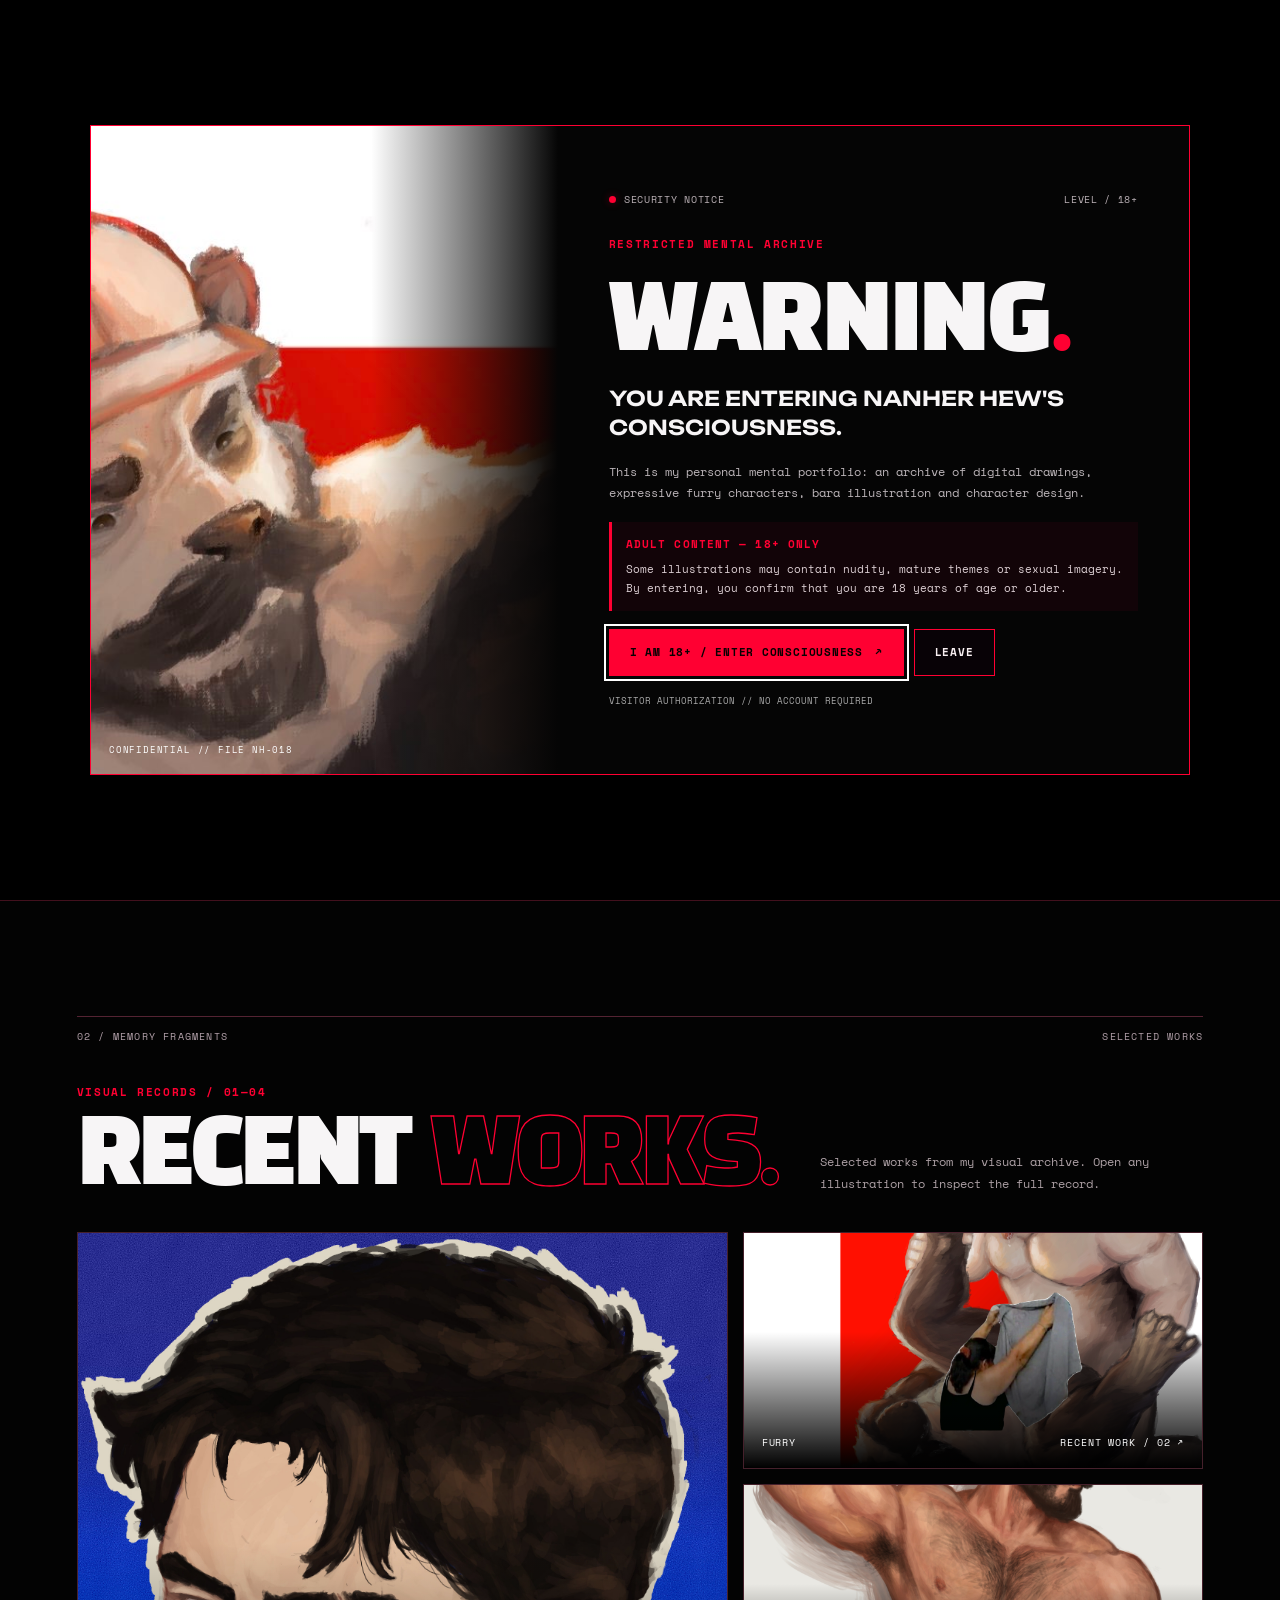
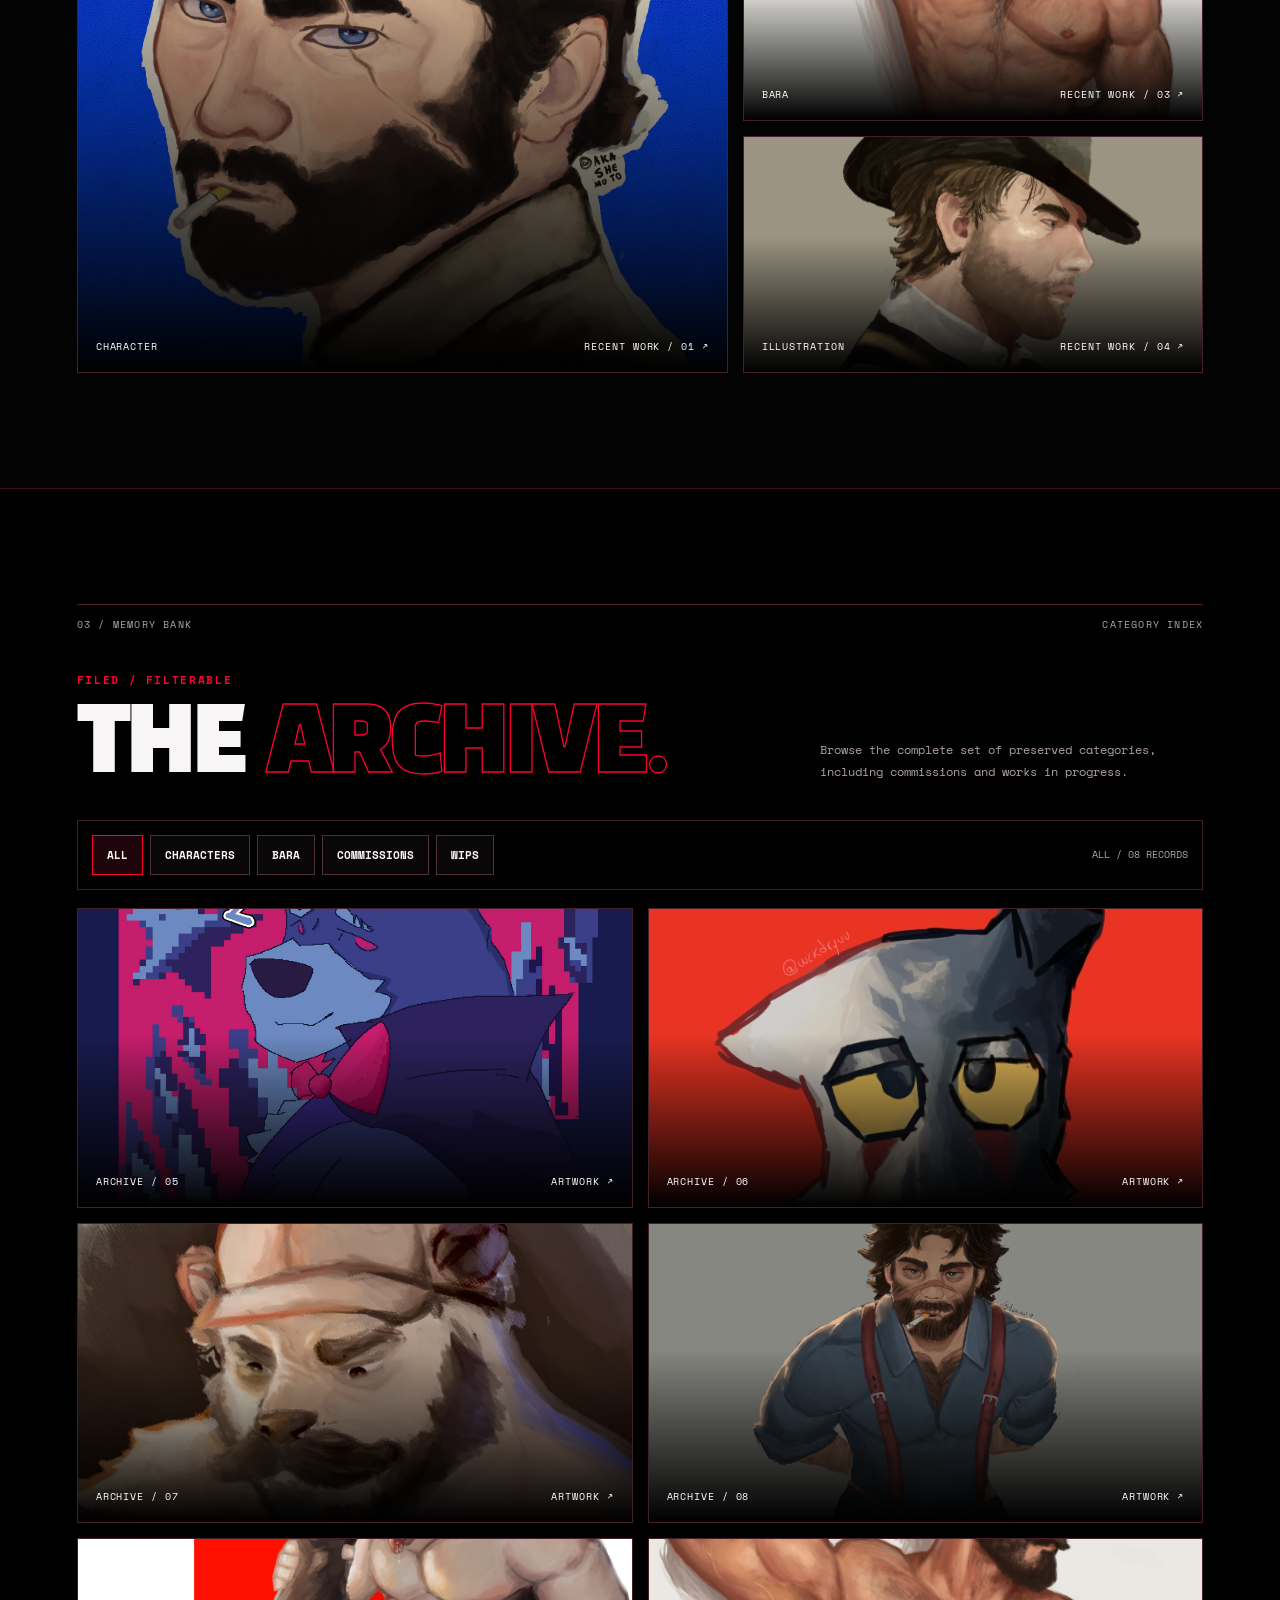
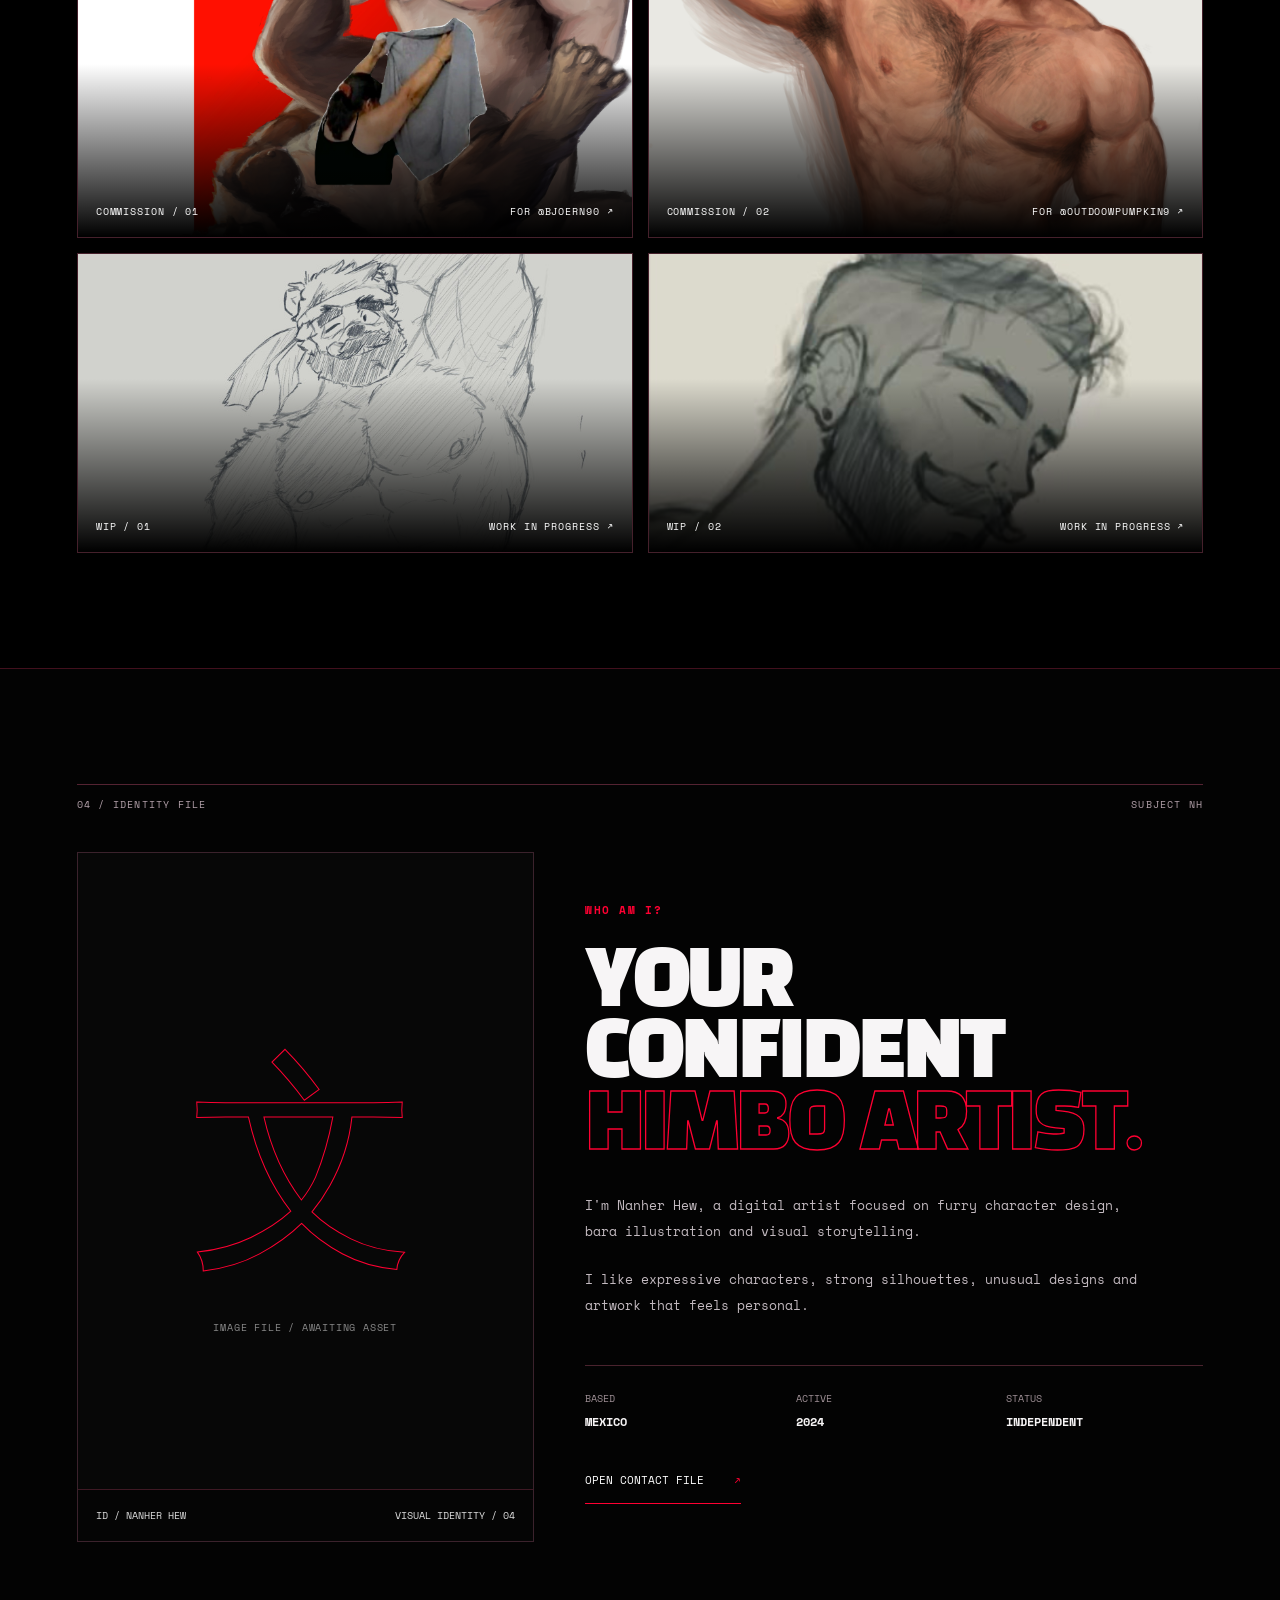
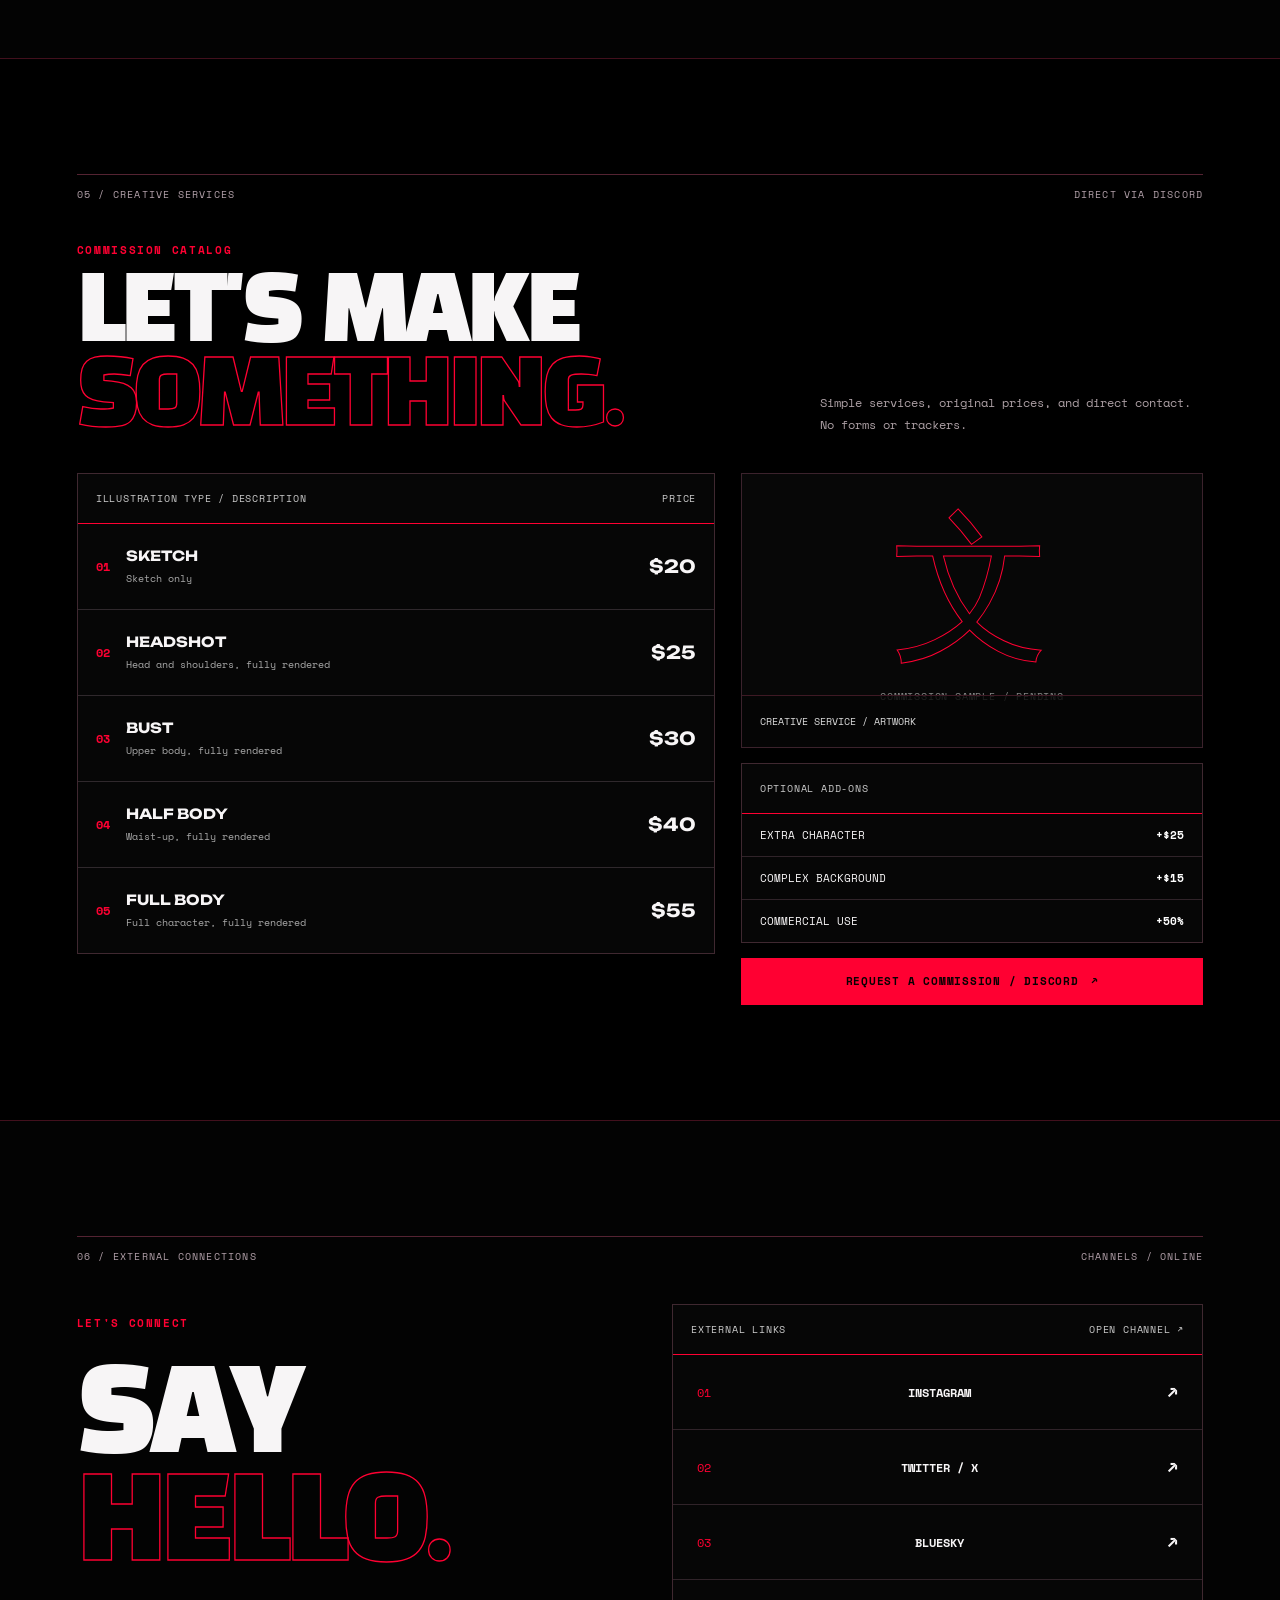
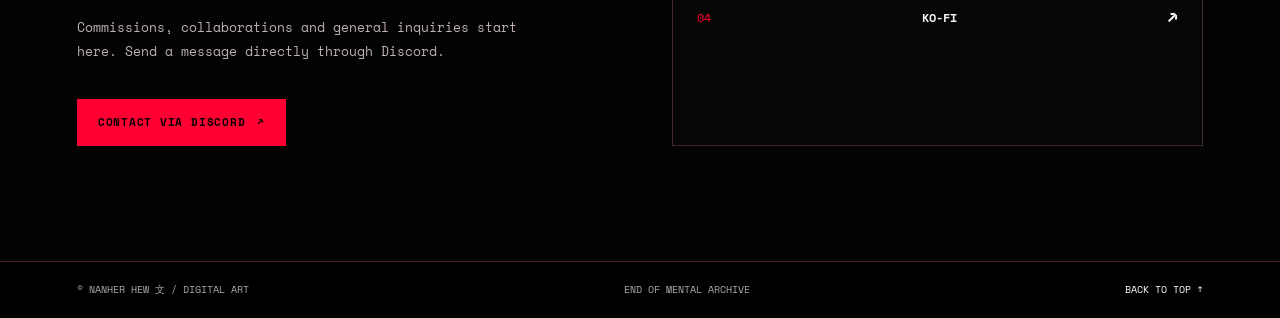
==== commit f6746d3f: "Revise commission pricing and descriptions Updated commission prices and descriptions for various il" ====
--- a/index.html
+++ b/index.html
@@ -168,11 +168,11 @@
       <div class="commissions-layout">
         <div class="commission-table">
           <div class="table-header"><span>ILLUSTRATION TYPE / DESCRIPTION</span><span>PRICE</span></div>
-          <div class="commission-row"><span>01</span><div><strong>SKETCH</strong><small>Sketch only</small></div><b>$15</b></div>
-          <div class="commission-row"><span>02</span><div><strong>HEADSHOT</strong><small>Head and shoulders, fully rendered</small></div><b>$20</b></div>
-          <div class="commission-row"><span>03</span><div><strong>BUST</strong><small>Upper body, fully rendered</small></div><b>$25</b></div>
-          <div class="commission-row"><span>04</span><div><strong>HALF BODY</strong><small>Waist-up, fully rendered</small></div><b>$35</b></div>
-          <div class="commission-row"><span>05</span><div><strong>FULL BODY</strong><small>Full character, fully rendered</small></div><b>$45</b></div>
+          <div class="commission-row"><span>01</span><div><strong>SKETCH</strong><small>Sketch only</small></div><b>$20</b></div>
+          <div class="commission-row"><span>02</span><div><strong>HEADSHOT</strong><small>Head and shoulders, fully rendered</small></div><b>$25</b></div>
+          <div class="commission-row"><span>03</span><div><strong>BUST</strong><small>Upper body, fully rendered</small></div><b>$30</b></div>
+          <div class="commission-row"><span>04</span><div><strong>HALF BODY</strong><small>Waist-up, fully rendered</small></div><b>$40</b></div>
+          <div class="commission-row"><span>05</span><div><strong>FULL BODY</strong><small>Full character, fully rendered</small></div><b>$55</b></div>
         </div>
         <div class="commission-side">
           <div class="commission-preview optional-image" data-asset="commission">
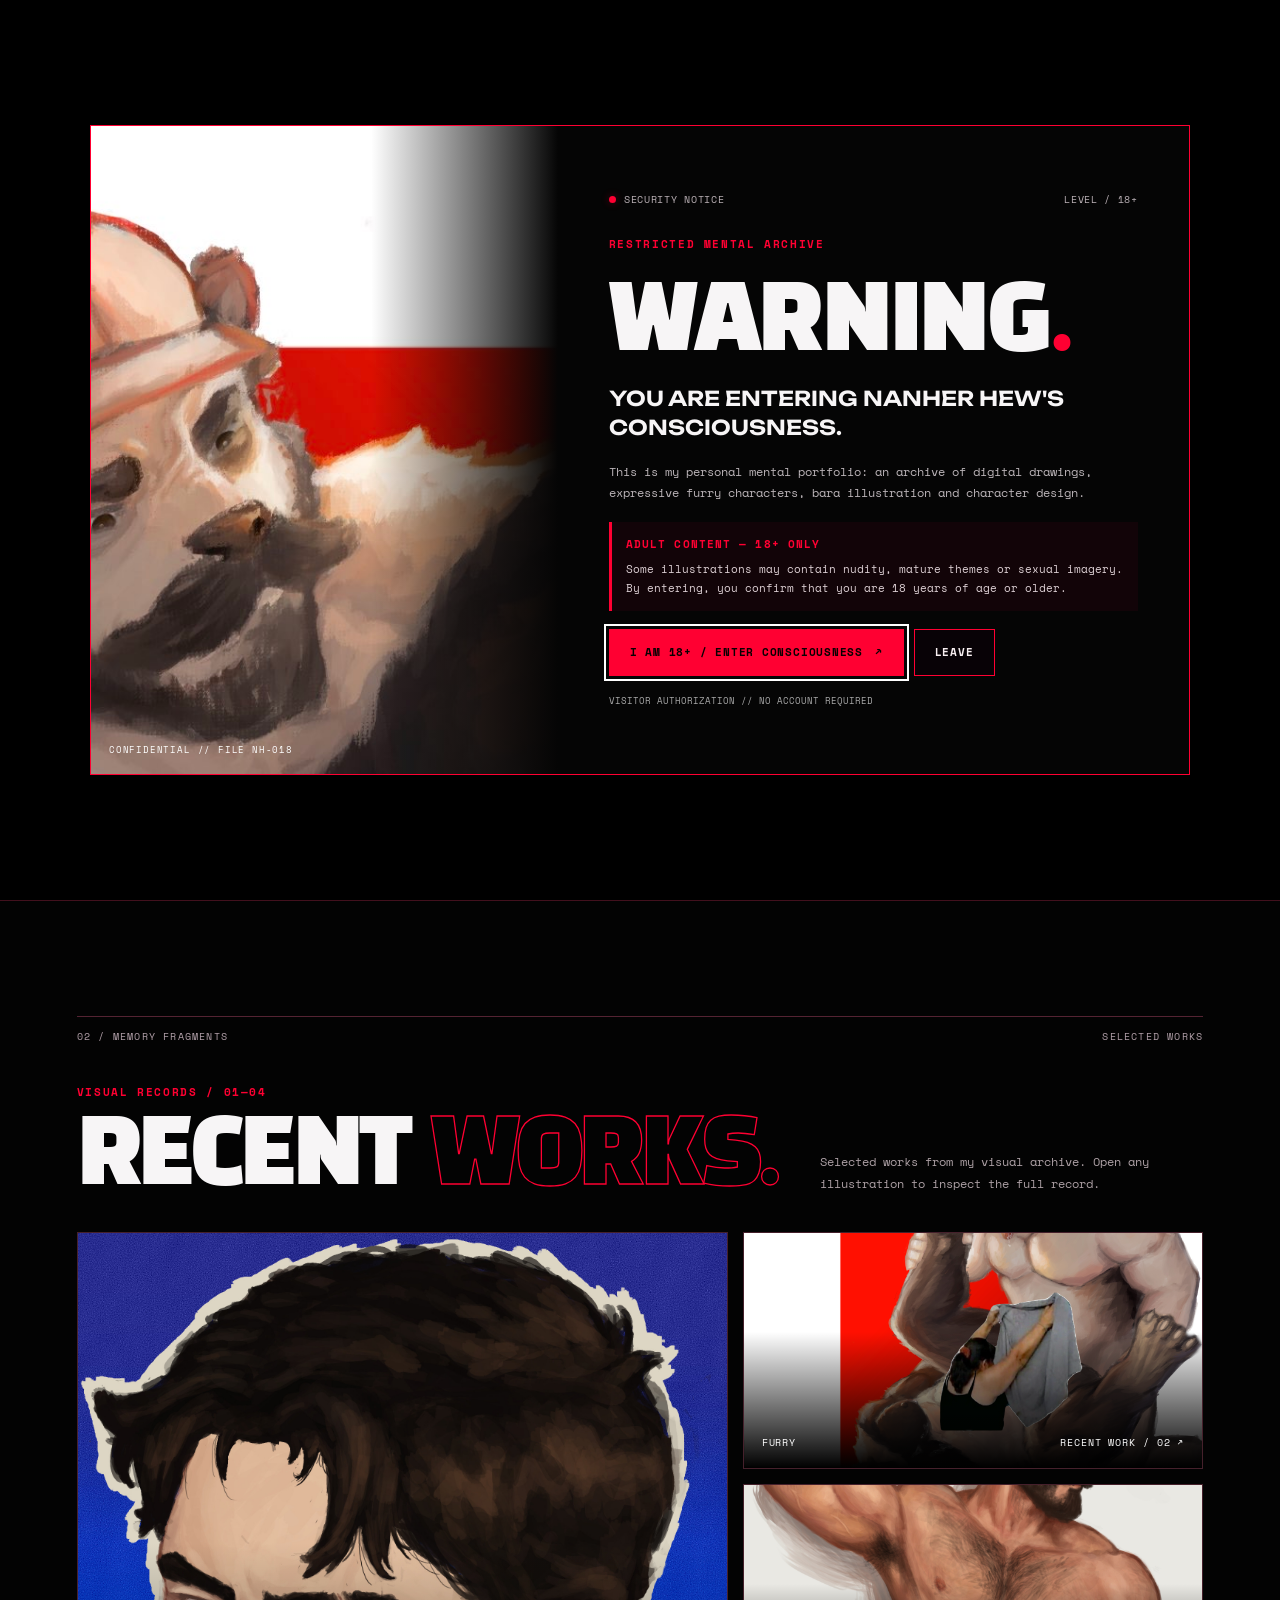
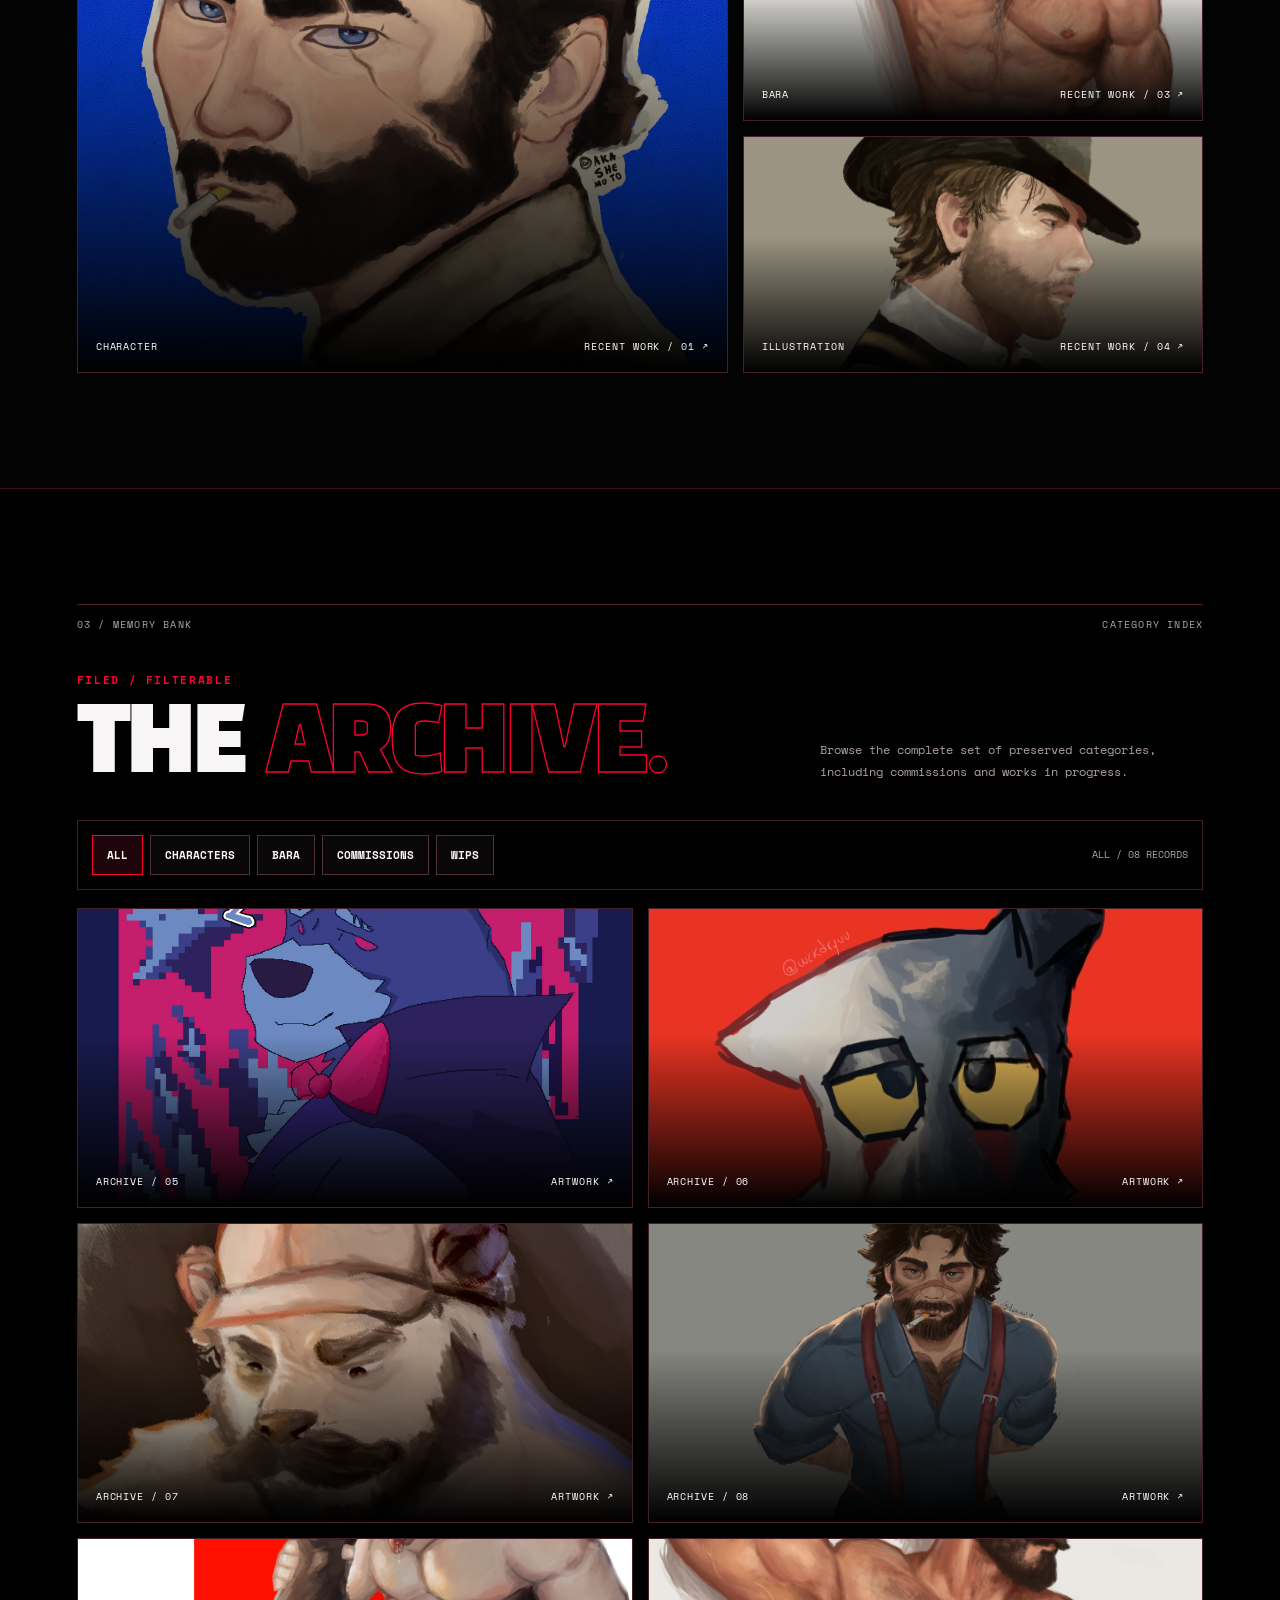
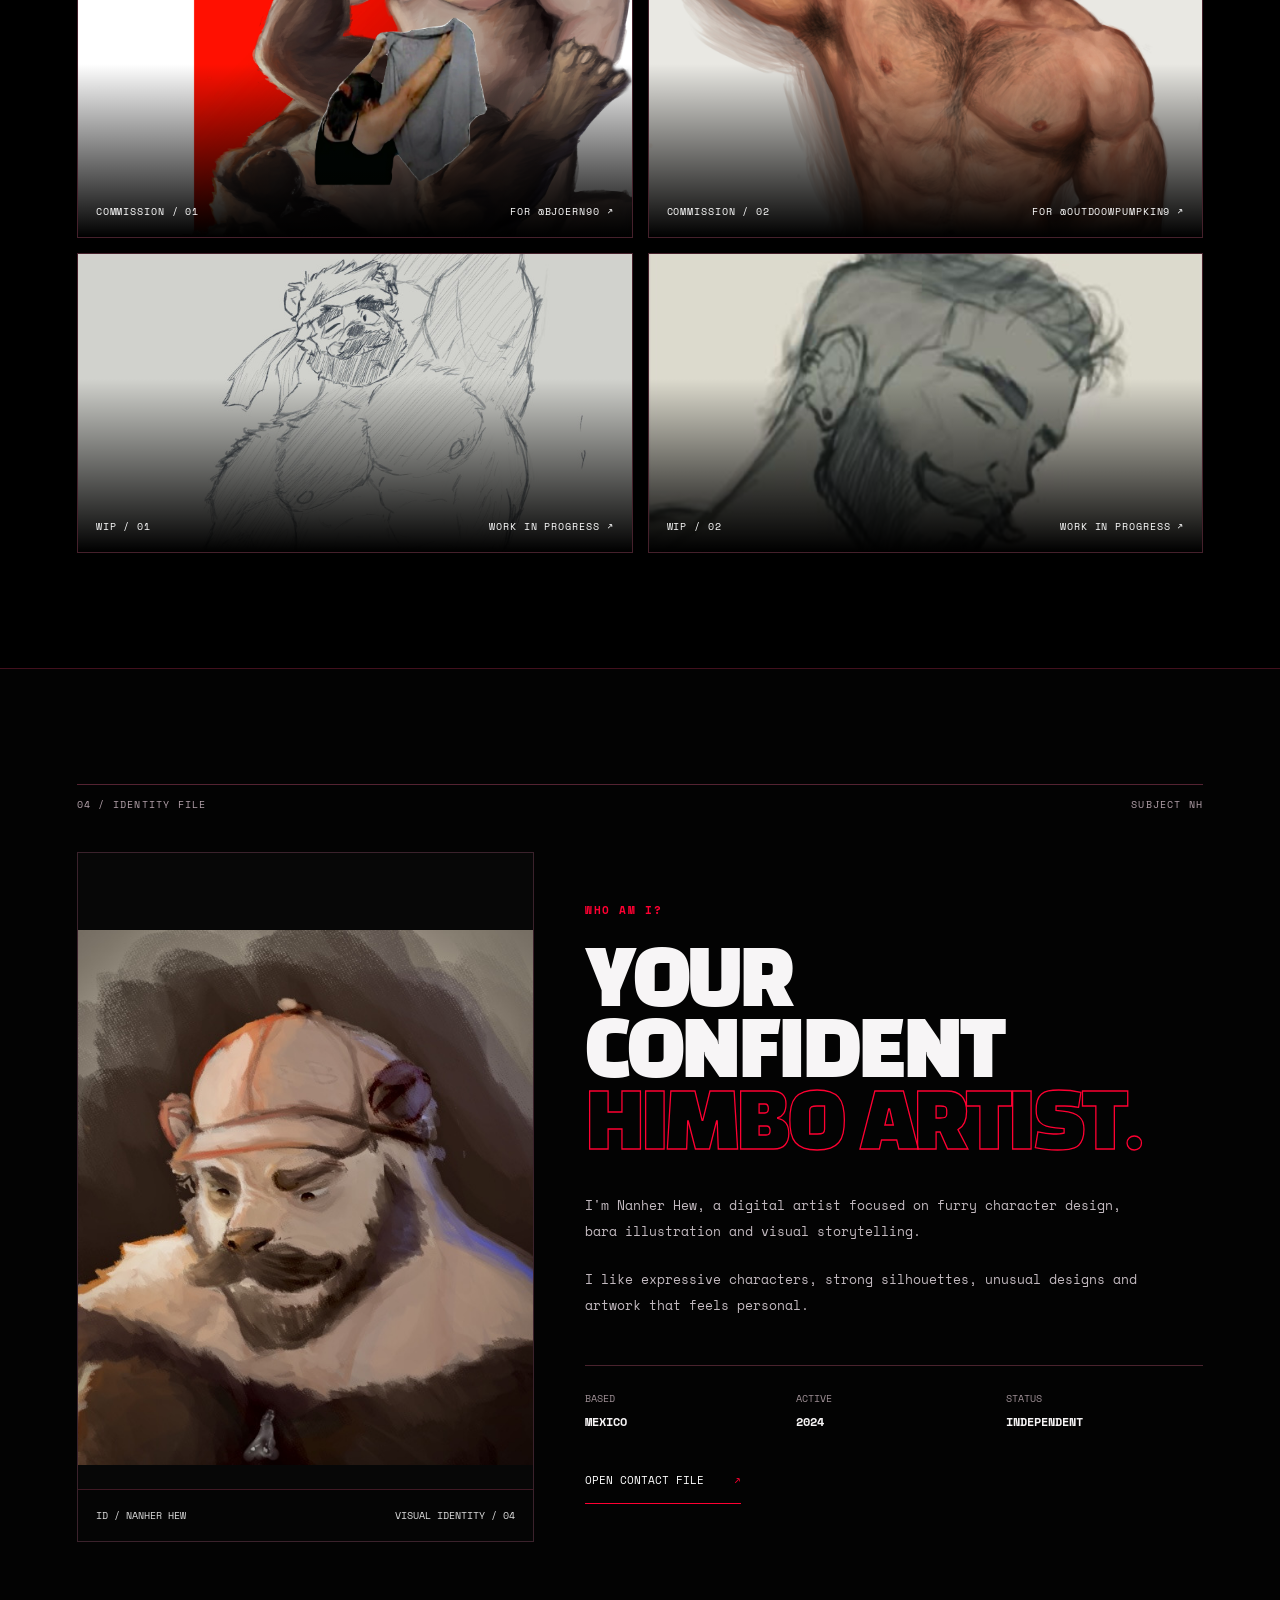
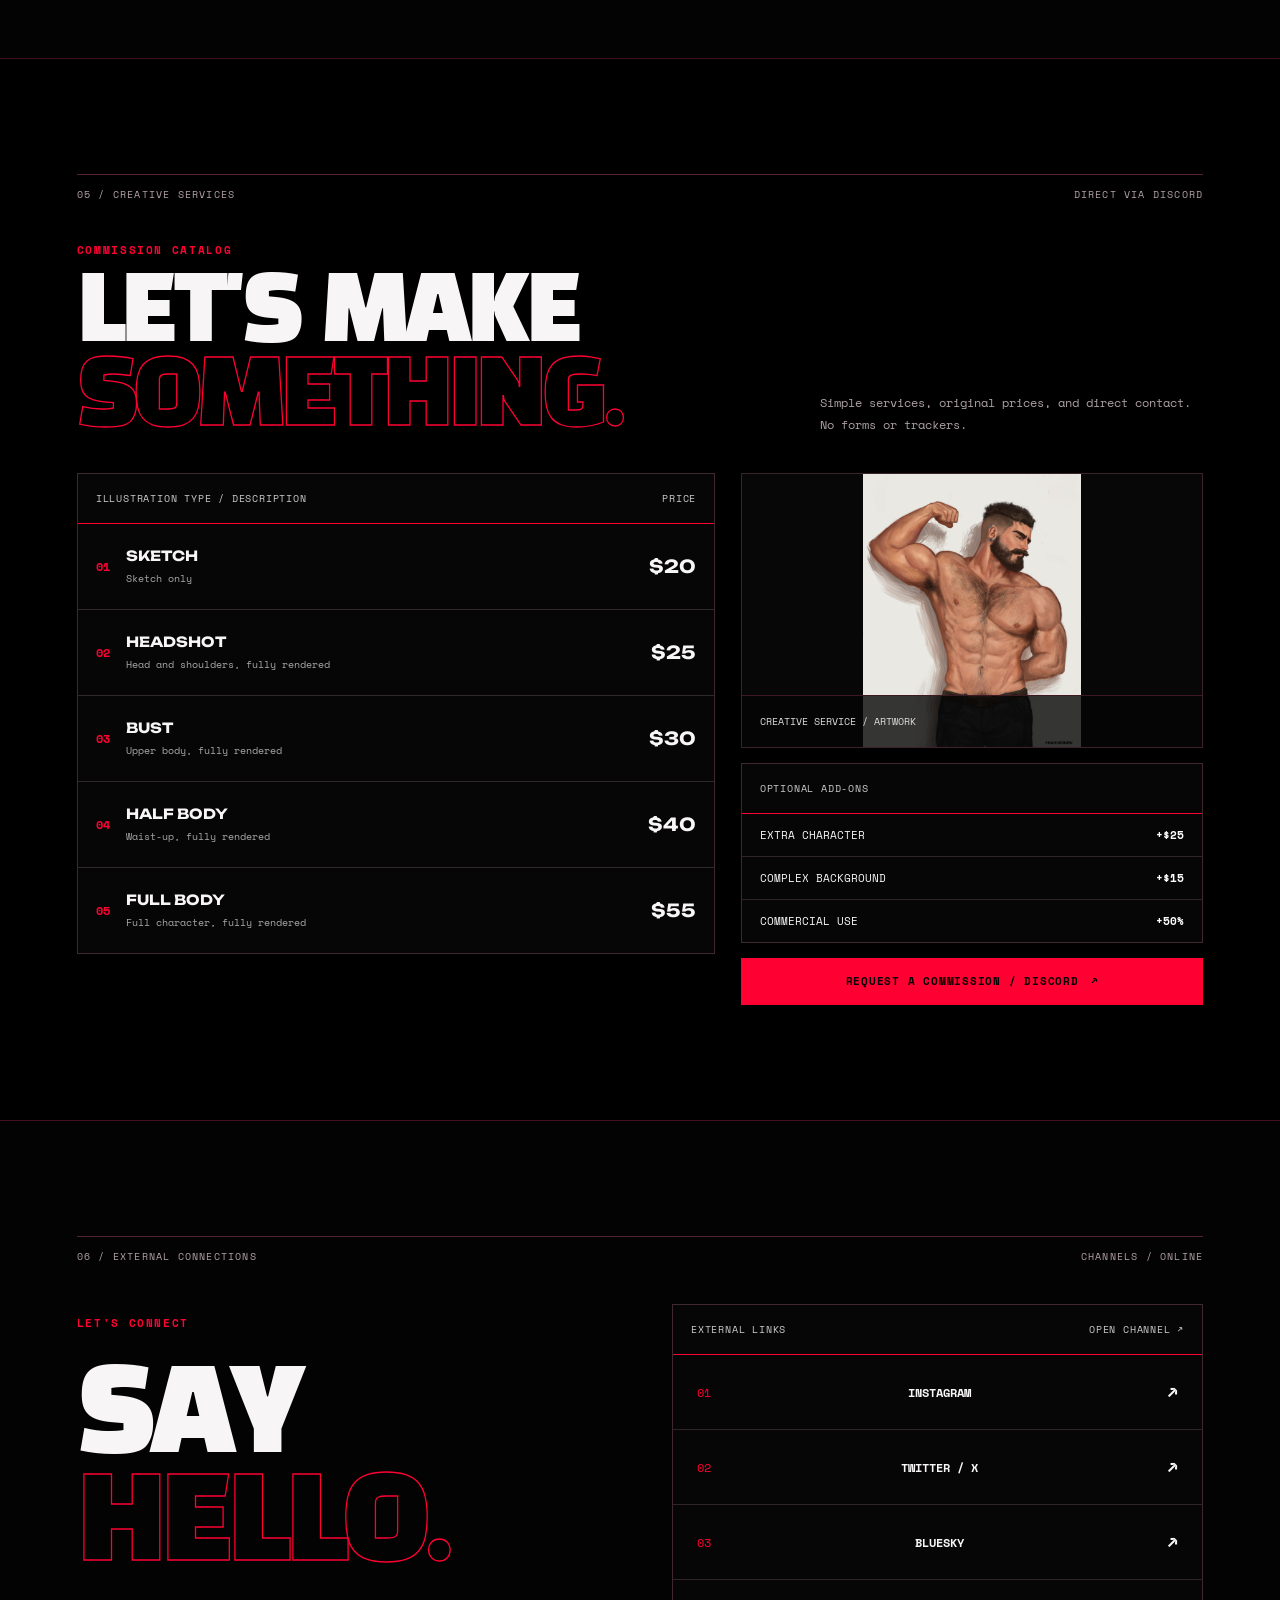
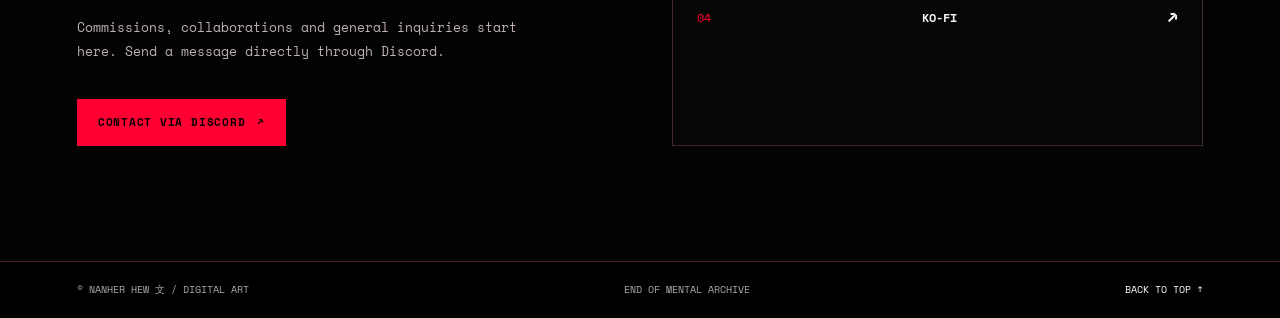
==== commit d2084e5c: "Replace images with new assets in index.html" ====
--- a/index.html
+++ b/index.html
@@ -148,7 +148,7 @@
       <div class="identity-layout">
         <div class="identity-visual optional-image" data-asset="identity">
           <div class="identity-visual__fallback" aria-hidden="true"><span>文</span><small>IMAGE FILE / AWAITING ASSET</small></div>
-          <img class="optional-image__asset" src="./arts/identity.png" alt="Nanher Hew — identity illustration" loading="eager">
+          <img class="optional-image__asset" src="./arts/07.jpg" alt="Nanher Hew — identity illustration" loading="eager">
           <div class="identity-visual__footer"><span>ID / NANHER HEW</span><span>VISUAL IDENTITY / 04</span></div>
         </div>
         <div class="identity-copy">
@@ -177,7 +177,7 @@
         <div class="commission-side">
           <div class="commission-preview optional-image" data-asset="commission">
             <div class="commission-preview__fallback" aria-hidden="true"><span>文</span><small>COMMISSION SAMPLE / PENDING</small></div>
-            <img class="optional-image__asset" src="./arts/commission-sample.png" alt="Commission illustration example" loading="eager">
+            <img class="optional-image__asset" src="./arts/03.jpg" alt="Commission illustration example" loading="eager">
             <div class="commission-preview__label">CREATIVE SERVICE / ARTWORK</div>
           </div>
           <div class="addons"><div class="table-header">OPTIONAL ADD-ONS</div><div><span>EXTRA CHARACTER</span><strong>+$25</strong></div><div><span>COMPLEX BACKGROUND</span><strong>+$15</strong></div><div><span>COMMERCIAL USE</span><strong>+50%</strong></div></div>
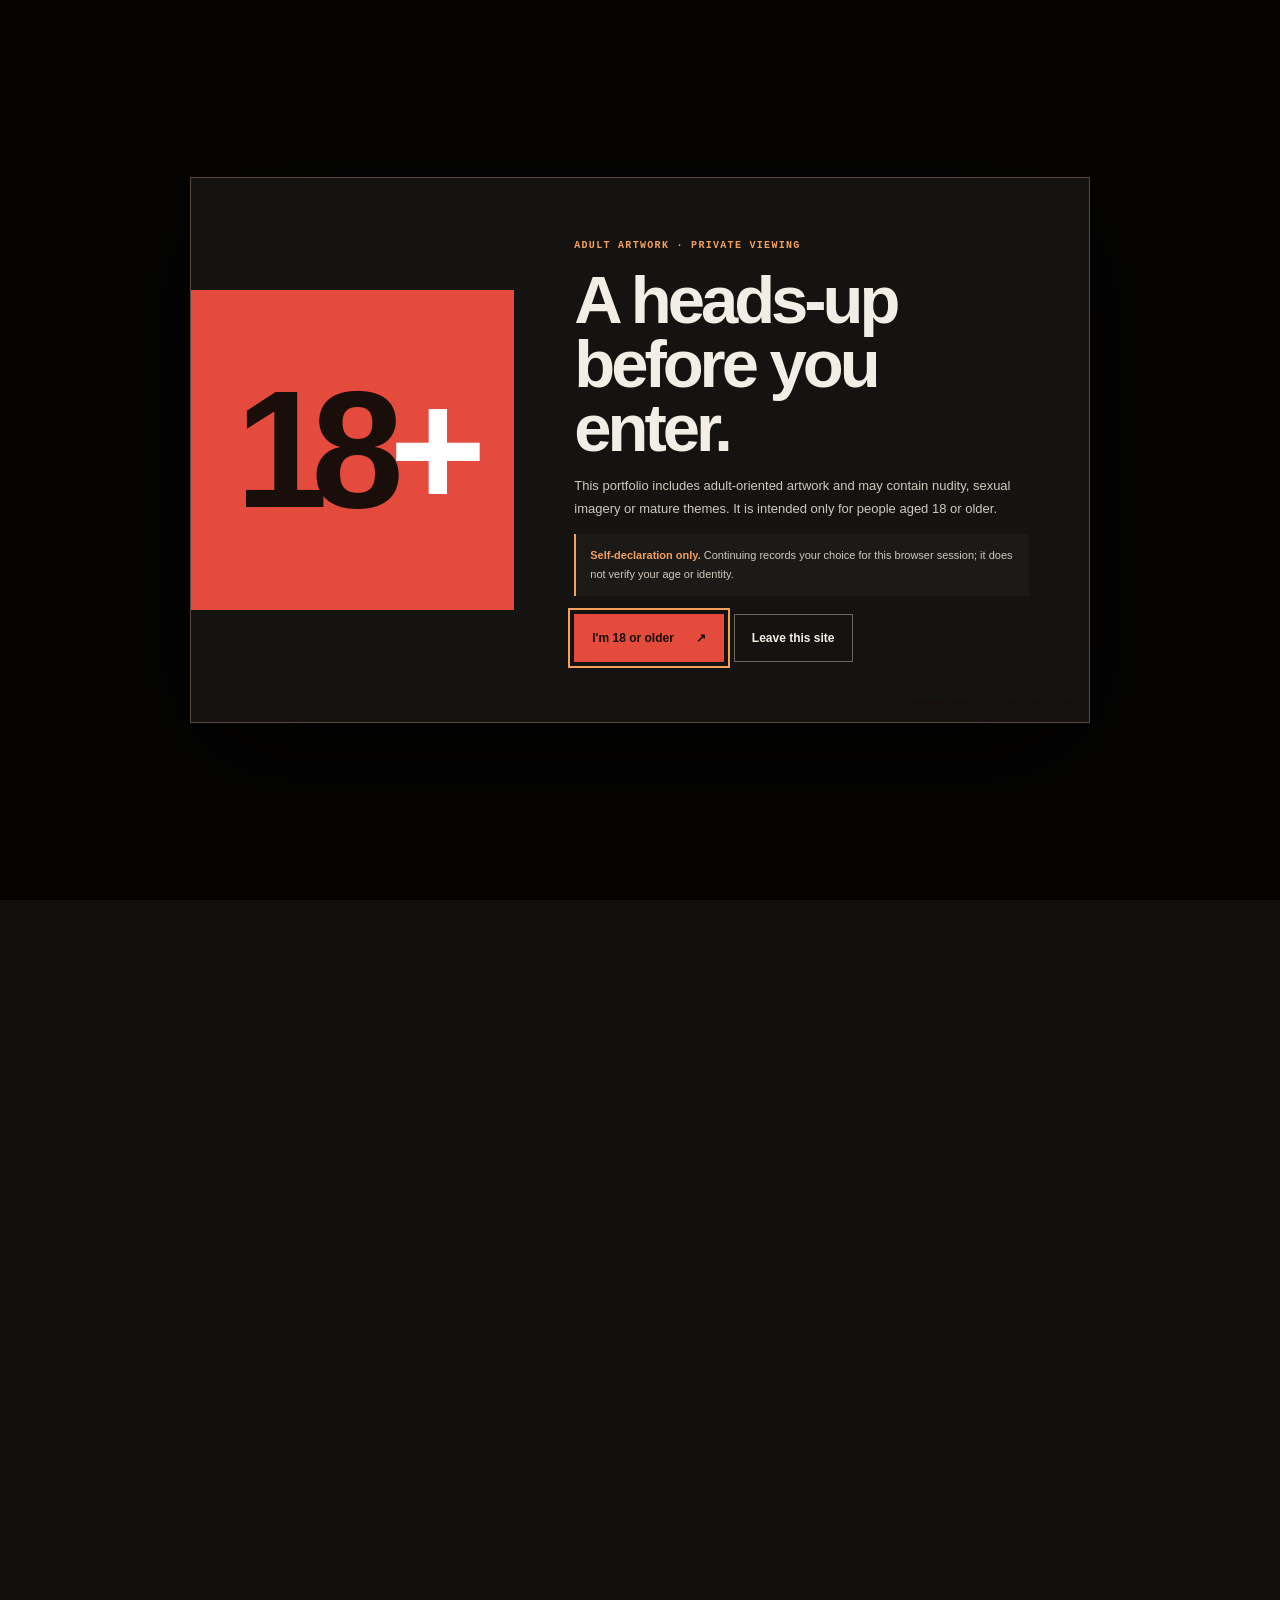
==== commit 2f810348: "Add files via upload" ====
--- a/index.html
+++ b/index.html
@@ -1,204 +1,245 @@
-<!doctype html>
+﻿<!doctype html>
 <html lang="en">
 <head>
   <meta charset="utf-8">
-  <meta name="viewport" content="width=device-width,initial-scale=1,viewport-fit=cover">
-  <meta name="theme-color" content="#000000">
-  <meta name="description" content="Enter Nanher Hew's consciousness. Digital art, furry character design, bara illustration, archive and commissions.">
-  <title>NANHER HEW 文 — ENTER THE CONSCIOUSNESS</title>
-  <link rel="preconnect" href="https://fonts.googleapis.com">
-  <link rel="preconnect" href="https://fonts.gstatic.com" crossorigin>
-  <link href="https://fonts.googleapis.com/css2?family=Black+Han+Sans&family=Space+Mono:wght@400;700&family=Unbounded:wght@400;500;600;700;800&display=swap" rel="stylesheet">
+  <meta name="viewport" content="width=device-width, initial-scale=1, viewport-fit=cover">
+  <meta name="theme-color" content="#11100f">
+  <meta name="color-scheme" content="dark">
+  <meta name="description" content="Nanher Hew is an independent digital artist from Mexico creating expressive furry characters, bara illustration and original character art.">
+  <meta property="og:type" content="website">
+  <meta property="og:title" content="Nanher Hew — Character art & visual archive">
+  <meta property="og:description" content="A living archive of expressive characters, furry artwork and bara illustration by Nanher Hew.">
+  <meta property="og:url" content="https://nanherhew.github.io/">
+  <meta property="og:image" content="https://nanherhew.github.io/arts/01.jpg">
+  <link rel="canonical" href="https://nanherhew.github.io/">
+  <meta name="twitter:card" content="summary_large_image">
+  <title>Nanher Hew — Character art & visual archive</title>
+  <link rel="icon" href="./arts/hero.PNG" type="image/png">
+  <link rel="preload" as="image" href="./arts/thumbs/01.jpg" fetchpriority="high">
   <link rel="stylesheet" href="./style.css">
   <script src="./script.js" defer></script>
 </head>
 <body class="state-locked">
-  <a class="skip-link" href="#mainContent">SKIP TO CONTENT</a>
-
-  <!-- Short boot, then one combined information + 18+ gate. -->
-  <div id="bootScreen" class="boot-screen" role="status" aria-label="Accessing Nanher's mind">
-    <div class="boot-screen__inner">
-      <div class="systemline"><span>NH // ENCRYPTED ARCHIVE</span><span>PROTOCOL 001</span></div>
-      <div class="boot-screen__glyph" aria-hidden="true">文</div>
-      <p class="eyebrow">NEURAL INTERFACE / ESTABLISHING LINK</p>
-      <h1>ACCESSING<br><span>NANHER'S MIND</span></h1>
-      <div class="boot-screen__readout"><span id="bootMessage">ESTABLISHING CONNECTION</span><strong id="bootPercent">00%</strong></div>
-      <div class="boot-screen__track" id="bootTrack" role="progressbar" aria-valuemin="0" aria-valuemax="100" aria-valuenow="0"><span id="bootBar"></span></div>
-      <p class="boot-screen__foot" id="bootSubstatus">CHECKING MEMORY FRAGMENTS...</p>
-    </div>
-  </div>
-
-  <div id="ageGate" class="age-gate" role="dialog" aria-modal="true" aria-labelledby="ageTitle" hidden>
-    <div class="age-gate__frame">
-      <div class="age-gate__art" style="background-image:url('./arts/age-banner.jpg')" aria-hidden="true"><span>CONFIDENTIAL // FILE NH-018</span></div>
-      <div class="age-gate__copy">
-        <div class="systemline"><span><i class="signal"></i> SECURITY NOTICE</span><span>LEVEL / 18+</span></div>
-        <p class="eyebrow">RESTRICTED MENTAL ARCHIVE</p>
-        <h2 id="ageTitle">WARNING<span>.</span></h2>
-        <h3>YOU ARE ENTERING NANHER HEW'S CONSCIOUSNESS.</h3>
-        <p>This is my personal mental portfolio: an archive of digital drawings, expressive furry characters, bara illustration and character design.</p>
-        <div class="gate-warning"><strong>ADULT CONTENT — 18+ ONLY</strong><p>Some illustrations may contain nudity, mature themes or sexual imagery. By entering, you confirm that you are 18 years of age or older.</p></div>
-        <div class="gate-actions">
-          <button type="button" class="action action--primary" id="ageEnter">I AM 18+ / ENTER CONSCIOUSNESS <span aria-hidden="true">↗</span></button>
-          <button type="button" class="action action--outline" id="ageLeave">LEAVE</button>
-        </div>
-        <small>VISITOR AUTHORIZATION // NO ACCOUNT REQUIRED</small>
-      </div>
-    </div>
-  </div>
-
-  <!-- Permanent minimal controls; primary site navigation is a small popover. -->
-  <header class="site-toolbar" id="siteToolbar">
-    <a class="site-toolbar__logo" href="#overview" aria-label="Nanher Hew, back to overview">文 <span>NANHER HEW</span></a>
-    <div class="site-toolbar__actions">
-      <button type="button" id="navToggle" class="toolbar-button" aria-controls="accessNodes" aria-expanded="false">[ + ] ACCESS NODES</button>
-      <button type="button" id="feedToggle" class="toolbar-button" aria-controls="monitorFeed" aria-expanded="false">[ + ] MIND MONITOR</button>
-      <button type="button" id="soundToggle" class="toolbar-button toolbar-button--sound" aria-pressed="false">AUDIO READY</button>
+  <a class="skip-link" href="#main">Skip to artwork</a>
+
+  <header class="site-header">
+    <a class="wordmark" href="#top" aria-label="Nanher Hew, home"><span class="wordmark__glyph" lang="zh" aria-hidden="true">文</span><span>NANHER HEW</span></a>
+    <nav class="main-nav" aria-label="Main navigation">
+      <a href="#work">Work</a>
+      <a href="#about">About</a>
+      <a href="#commissions">Commissions</a>
+      <a href="#contact">Contact</a>
+    </nav>
+    <div class="header-actions">
+      <button id="monitorToggle" class="icon-button" type="button" aria-expanded="false" aria-controls="studioMonitor" aria-label="Open studio monitor">Studio <span aria-hidden="true">+</span></button>
+      <button id="soundToggle" class="icon-button" type="button" aria-pressed="false" aria-label="Turn ambient audio on">Sound <span class="sound-state">off</span></button>
     </div>
   </header>
 
-  <aside id="accessNodes" class="floating-window access-nodes" aria-label="Access nodes" hidden>
-    <div class="window-title"><span>NH.OS / ACCESS NODES</span><button type="button" class="window-close" id="navClose" aria-label="Close access nodes">×</button></div>
-    <nav id="moduleNav" class="nodes-nav" aria-label="Portfolio navigation">
-      <a href="#overview" data-nav="overview"><span>01</span> OVERVIEW <small>↗</small></a>
-      <a href="#works" data-nav="works"><span>02</span> RECENT WORKS <small>↗</small></a>
-      <a href="#archive" data-nav="archive"><span>03</span> ARCHIVE <small>↗</small></a>
-      <a href="#identity" data-nav="identity"><span>04</span> IDENTITY <small>↗</small></a>
-      <a href="#commissions" data-nav="commissions"><span>05</span> COMMISSIONS <small>↗</small></a>
-      <a href="#contact" data-nav="contact"><span>06</span> CONTACT <small>↗</small></a>
+  <aside class="studio-monitor" id="studioMonitor" hidden aria-labelledby="monitorTitle">
+    <div class="studio-monitor__top"><p class="eyebrow" id="monitorTitle">A small live detail</p><button id="monitorClose" class="text-button" type="button" aria-label="Close studio monitor">Close ×</button></div>
+    <div class="monitor-readout"><span>YOU'VE BEEN HERE</span><strong id="sessionTime">00:00</strong></div>
+    <div class="monitor-readout"><span>ARTIST SINCE</span><strong>2024</strong></div>
+    <div class="monitor-volume"><div><label for="musicVolume">AMBIENT LEVEL</label><output id="musicVolumeValue" for="musicVolume">18%</output></div><input id="musicVolume" type="range" min="0" max="100" step="1" value="18" aria-label="Ambient audio volume"></div>
+    <p>This visit timer runs in your browser. The signal mark is a visual detail, not a measurement.</p>
+    <button id="motionToggle" class="text-button" type="button" aria-pressed="false">Try a gentle tilt effect</button>
+  </aside>
+
+  <main id="main">
+    <section class="intro" id="top" aria-labelledby="introTitle">
+      <div class="intro__art">
+        <img id="heroPortrait" src="./arts/thumbs/01.jpg" alt="Portrait illustration by Nanher Hew, with a deep blue background" fetchpriority="high" decoding="async">
+        <div class="intro__art-index"><span>01</span><span>SELECTED WORK</span><span class="signal-mark" aria-hidden="true"></span></div>
+        <span class="intro__art-note" aria-hidden="true">文</span>
+      </div>
+      <div class="intro__copy">
+        <p class="eyebrow"><span class="signal-mark" aria-hidden="true"></span> DIGITAL ARTIST · MEXICO</p>
+        <h1 id="introTitle">NANHER<br><em>HEW</em><span class="intro__period">.</span></h1>
+        <p class="intro__dek">Your confident himbo artist. I draw expressive characters, furry artwork and bara illustration with a love for strong shapes and personal stories.</p>
+        <div class="intro__links">
+          <a class="button button--fill" href="#work">See the artwork <span aria-hidden="true">↘</span></a>
+          <a class="text-link" href="#commissions">Commission info <span aria-hidden="true">↗</span></a>
+        </div>
+        <div class="intro__aside"><span>AN OPEN VISUAL ARCHIVE</span><span>SCROLL A LITTLE <b aria-hidden="true">↓</b></span></div>
+      </div>
+      <div class="intro__vertical" aria-hidden="true">CHARACTERS · MEMORY · FORM</div>
+    </section>
+
+    <section class="work-section page-section" id="work" aria-labelledby="workTitle">
+      <div class="section-head">
+        <div><p class="eyebrow">A FEW THINGS I'VE MADE</p><h2 id="workTitle">THE <em>WORK.</em></h2></div>
+        <p class="section-head__note">A living selection of character drawings, client pieces and works in progress. Open a piece to see it larger.</p>
+      </div>
+      <div class="work-tools">
+        <div class="filter-list" id="workFilters" role="group" aria-label="Filter artwork">
+          <button class="filter-chip is-active" type="button" aria-pressed="true" data-filter="all">Everything</button>
+          <button class="filter-chip" type="button" aria-pressed="false" data-filter="characters">Characters</button>
+          <button class="filter-chip" type="button" aria-pressed="false" data-filter="bara">Bara</button>
+          <button class="filter-chip" type="button" aria-pressed="false" data-filter="commissions">Commissions</button>
+          <button class="filter-chip" type="button" aria-pressed="false" data-filter="wips">In progress</button>
+        </div>
+        <div class="work-tools__right"><span id="workCount" class="work-count" aria-live="polite">12 pieces</span><button id="surpriseButton" class="text-link" type="button">Surprise me <span aria-hidden="true">↗</span></button></div>
+      </div>
+      <div class="work-view-controls" role="group" aria-label="Choose how to explore the artwork">
+        <span>LOOK THROUGH THE ARCHIVE</span>
+        <button type="button" class="view-choice is-active" data-view="gallery" aria-pressed="true" aria-controls="artGrid">Pieces</button>
+        <button type="button" class="view-choice" data-view="map" aria-pressed="false" aria-controls="memoryMap">Connections</button>
+        <p id="viewDescription">Browse each piece at your own pace.</p>
+      </div>
+      <div id="memoryMap" class="memory-map" hidden>
+        <div class="memory-map__intro"><h3>Follow a thread.</h3><p>Lines join artworks filed under the same category. They show the labels already in the archive, not invented stories about the pieces.</p></div>
+        <div class="memory-map__canvas" role="group" aria-label="A visual map of artworks connected by their existing category">
+          <svg id="memoryMapLines" class="memory-map__lines" viewBox="0 0 100 100" preserveAspectRatio="none" aria-hidden="true"></svg>
+          <div id="memoryMapNodes" class="memory-map__nodes"></div>
+          <span class="memory-map__glyph" lang="zh" aria-hidden="true">文</span>
+        </div>
+        <div class="memory-map__legend" aria-label="Category colors"><span data-category="characters">Characters</span><span data-category="bara">Bara</span><span data-category="commissions">Commissions</span><span data-category="wips">In progress</span></div>
+      </div>
+      <div class="art-grid" id="artGrid" aria-live="polite"></div>
+    </section>
+
+    <section class="about-section page-section" id="about" aria-labelledby="aboutTitle">
+      <div class="about-section__art">
+        <img src="./arts/hero.PNG" alt="A pencil sketch of a broad, smiling character raising one arm" loading="lazy" decoding="async">
+        <span class="about-section__stamp">A CHARACTER<br>TAKES SHAPE</span>
+      </div>
+      <div class="about-section__copy">
+        <p class="eyebrow">A LITTLE ABOUT ME</p>
+        <h2 id="aboutTitle">DRAWN TO<br><em>CHARACTER.</em></h2>
+        <p>I'm Nanher Hew, an independent digital artist based in Mexico. I focus on furry character design, bara illustration and visual storytelling.</p>
+        <p>I like expressive faces, strong silhouettes, unusual designs and artwork that feels personal. This site is my growing archive of those ideas.</p>
+        <div class="about-facts"><div><span>BASED IN</span><strong>Mexico</strong></div><div><span>MAKING ART SINCE</span><strong>2024</strong></div><div><span>WORKING AS</span><strong>Independent artist</strong></div></div>
+        <a class="text-link" href="#contact">Come say hello <span aria-hidden="true">↘</span></a>
+      </div>
+    </section>
+
+    <section class="commission-section page-section" id="commissions" aria-labelledby="commissionTitle">
+      <div class="section-head">
+        <div><p class="eyebrow">MADE TO ORDER</p><h2 id="commissionTitle">LET'S MAKE<br><em>SOMETHING.</em></h2></div>
+        <p class="section-head__note">The listed prices are the artist's current figures. Ask Nanher to confirm the currency, availability and final scope before paying.</p>
+      </div>
+      <div class="commission-layout">
+        <div class="price-card">
+          <div class="price-card__heading"><span>ILLUSTRATION</span><span>LISTED PRICE</span></div>
+          <div class="price-row"><span>Sketch</span><small>Sketch only</small><strong>$20</strong></div>
+          <div class="price-row"><span>Headshot</span><small>Head and shoulders, fully rendered</small><strong>$25</strong></div>
+          <div class="price-row"><span>Bust</span><small>Upper body, fully rendered</small><strong>$30</strong></div>
+          <div class="price-row"><span>Half body</span><small>Waist-up, fully rendered</small><strong>$40</strong></div>
+          <div class="price-row"><span>Full body</span><small>Full character, fully rendered</small><strong>$55</strong></div>
+          <div class="price-card__foot">Currency: <strong>[TO BE CONFIRMED BY THE ARTIST]</strong></div>
+        </div>
+        <div class="commission-side">
+          <div class="commission-sample">
+            <img src="./arts/thumbs/03.jpg" alt="Commission sample: a character illustration by Nanher Hew" loading="lazy" decoding="async">
+            <span>COMMISSION SAMPLE · 03</span>
+          </div>
+          <div class="price-card addon-card">
+            <div class="price-card__heading"><span>OPTIONAL ADD-ONS</span><span>LISTED PRICE</span></div>
+            <div class="price-row"><span>Extra character</span><strong>+$25</strong></div>
+            <div class="price-row"><span>Complex background</span><strong>+$15</strong></div>
+            <div class="price-row"><span>Commercial use</span><strong>+50%</strong></div>
+          </div>
+          <p class="fine-print">No payment is taken on this site. Pricing, currency, delivery, revisions, usage rights and other commission terms must be confirmed directly with Nanher.</p>
+          <a class="button button--fill button--wide" href="https://discord.gg/KxpdYMte" target="_blank" rel="noopener noreferrer" referrerpolicy="no-referrer">Ask about a commission <span aria-hidden="true">↗</span></a>
+        </div>
+      </div>
+
+      <div class="estimate" aria-labelledby="estimateTitle">
+        <div class="estimate__intro"><p class="eyebrow">A QUICK STARTING ESTIMATE</p><h3 id="estimateTitle">Shape your idea.</h3><p>Use the current listed figures to sketch a starting subtotal. This is not an order or a final quote.</p></div>
+        <div class="estimate__form">
+          <label for="commissionType">Illustration type</label>
+          <select id="commissionType">
+            <option value="20">Sketch — $20</option>
+            <option value="25">Headshot — $25</option>
+            <option value="30">Bust — $30</option>
+            <option value="40">Half body — $40</option>
+            <option value="55">Full body — $55</option>
+          </select>
+          <label for="extraCharacters">Extra characters <span>(+$25 each)</span></label>
+          <input id="extraCharacters" type="number" min="0" max="4" step="1" value="0" inputmode="numeric">
+          <label class="check-line" for="backgroundOption"><input id="backgroundOption" type="checkbox"><span>Complex background <b>+$15</b></span></label>
+          <label class="check-line" for="commercialOption"><input id="commercialOption" type="checkbox"><span>Commercial use <b>+50%</b></span></label>
+          <output class="estimate__total" id="estimateTotal" aria-live="polite"><span>Starting subtotal</span><strong>$20</strong></output>
+          <p class="estimate__notice" id="estimateNote">Currency is unconfirmed. Commercial use is shown as a separate percentage because the calculation basis has not been supplied.</p>
+        </div>
+      </div>
+    </section>
+
+    <section class="contact-section page-section" id="contact" aria-labelledby="contactTitle">
+      <div class="contact-copy">
+        <p class="eyebrow">SAY HELLO</p>
+        <h2 id="contactTitle">LET'S<br><em>CONNECT.</em></h2>
+        <p>For commissions, collaborations or a friendly hello, reach out directly through Discord.</p>
+        <a class="button button--fill" href="https://discord.gg/KxpdYMte" target="_blank" rel="noopener noreferrer" referrerpolicy="no-referrer">Message Nanher on Discord <span aria-hidden="true">↗</span></a>
+      </div>
+      <div class="social-list" aria-label="Social channels">
+        <div class="social-list__heading"><span>ELSEWHERE ONLINE</span><span>OPEN ↗</span></div>
+        <a href="https://www.instagram.com/nanherhew/" target="_blank" rel="noopener noreferrer" referrerpolicy="no-referrer"><span>01</span><strong>Instagram</strong><b aria-hidden="true">↗</b></a>
+        <a href="https://x.com/NanherHew" target="_blank" rel="noopener noreferrer" referrerpolicy="no-referrer"><span>02</span><strong>Twitter / X</strong><b aria-hidden="true">↗</b></a>
+        <a href="https://bsky.app/profile/nanherhew.bsky.social" target="_blank" rel="noopener noreferrer" referrerpolicy="no-referrer"><span>03</span><strong>Bluesky</strong><b aria-hidden="true">↗</b></a>
+        <a href="https://ko-fi.com/nanherhew" target="_blank" rel="noopener noreferrer" referrerpolicy="no-referrer"><span>04</span><strong>Ko-fi</strong><b aria-hidden="true">↗</b></a>
+      </div>
+    </section>
+  </main>
+
+  <footer class="site-footer">
+    <a class="wordmark wordmark--footer" href="#top"><span class="wordmark__glyph" lang="zh" aria-hidden="true">文</span><span>NANHER HEW</span></a>
+    <p>Characters, memories and ideas. © Nanher Hew</p>
+    <nav aria-label="Legal information">
+      <a href="./legal.html#privacy">Privacy</a>
+      <a href="./legal.html#cookies">Cookies</a>
+      <a href="./legal.html#terms">Site terms</a>
+      <a href="./legal.html#commissions-terms">Commission terms</a>
+      <button id="openCookieSettings" class="footer-button" type="button">Cookie choices</button>
     </nav>
-    <p class="window-note">SELECT A NODE TO SCROLL. THIS WINDOW STAYS OPEN.</p>
+  </footer>
+
+  <dialog id="ageGate" class="modal age-modal" aria-labelledby="ageTitle" aria-describedby="ageDescription">
+    <div class="age-modal__mark" aria-hidden="true">18<span>+</span></div>
+    <div class="age-modal__copy">
+      <p class="eyebrow">ADULT ARTWORK · PRIVATE VIEWING</p>
+      <h2 id="ageTitle">A heads-up<br>before you enter.</h2>
+      <p id="ageDescription">This portfolio includes adult-oriented artwork and may contain nudity, sexual imagery or mature themes. It is intended only for people aged 18 or older.</p>
+      <p class="age-modal__note"><strong>Self-declaration only.</strong> Continuing records your choice for this browser session; it does not verify your age or identity.</p>
+      <div class="modal-actions">
+        <button id="ageEnter" class="button button--fill" type="button">I'm 18 or older <span aria-hidden="true">↗</span></button>
+        <a id="ageLeave" class="button button--quiet" href="https://www.google.com/" rel="noopener noreferrer" referrerpolicy="no-referrer">Leave this site</a>
+      </div>
+    </div>
+    <span class="age-modal__foot">NANHER HEW · VISUAL ARCHIVE</span>
+  </dialog>
+
+  <aside class="cookie-banner" id="cookieNotice" aria-label="Cookie and storage choices" hidden>
+    <div><p class="eyebrow">YOUR PRIVACY, YOUR CALL</p><p>This site uses essential browser storage for age and privacy choices. Optional analytics and marketing tools are not installed.</p><a href="./legal.html#cookies">Read the storage notice</a></div>
+    <div class="cookie-banner__actions">
+      <button id="cookieAccept" class="button button--fill" type="button">Accept all</button>
+      <button id="cookieReject" class="button button--quiet" type="button">Reject optional</button>
+      <button id="cookieConfigure" class="text-link" type="button">Choose settings</button>
+    </div>
   </aside>
 
-  <!-- Fictional dashboard for site/session state, not real biological measurements. -->
-  <aside id="monitorFeed" class="floating-window mind-monitor" aria-label="Simulated mind monitor" hidden>
-    <div class="window-title"><span><i class="signal"></i> NEURAL TELEMETRY / LIVE</span><button type="button" class="window-close" id="feedClose" aria-label="Close mind monitor">×</button></div>
-    <div class="mind-monitor__visual" aria-hidden="true">
-      <svg class="brain-svg" viewBox="0 0 180 130" fill="none" xmlns="http://www.w3.org/2000/svg">
-        <path d="M89 111V22M88 27c-11-19-37-19-45-3-20-1-27 18-19 33-12 13-7 33 8 37-2 15 18 25 30 16 8 6 19 4 26-3M92 27c12-19 37-19 45-3 20-1 27 18 19 33 12 13 7 33-8 37 2 15-18 25-30 16-8 6-19 4-26-3M42 45c7-3 16 1 19 8M26 68c12-2 20 1 24 10M48 96c13-15 25-16 39-5M138 45c-7-3-16 1-19 8M154 68c-12-2-20 1-24 10M132 96c-13-15-25-16-39-5M65 25c-6 10-5 19 4 23M115 25c6 10 5 19-4 23" stroke="currentColor" stroke-width="1.7" stroke-linecap="round" stroke-linejoin="round"/>
-        <circle cx="90" cy="67" r="59" stroke="currentColor" stroke-opacity=".18" stroke-dasharray="3 6"/>
-      </svg>
-      <span>CONSCIOUSNESS / SIGNAL ACCEPTED</span>
-    </div>
-    <div class="vital-grid">
-      <div class="vital-item"><small>NEURAL SIGNAL</small><strong class="status-green">STABLE <i class="signal"></i></strong></div>
-      <div class="vital-item"><small>PULSE / SIMULATED</small><strong><span id="pulseBpm">74</span> <small>BPM</small></strong></div>
-      <div class="vital-item"><small>SESSION ACTIVE</small><strong class="mono-readout" id="sessionTime">00:00</strong></div>
-      <div class="vital-item"><small>ARTIST ACTIVE SINCE</small><strong>2024</strong></div>
-    </div>
-    <svg class="ecg" viewBox="0 0 280 62" preserveAspectRatio="none" aria-hidden="true"><path class="ecg__grid" d="M0 15H280M0 31H280M0 47H280M28 0V62M56 0V62M84 0V62M112 0V62M140 0V62M168 0V62M196 0V62M224 0V62M252 0V62"/><path class="ecg__line" d="M0 32 H53 l10 -5 8 12 9 -29 9 44 8 -22 H160 l9 -4 8 11 9 -27 9 40 8 -18 H280" /></svg>
-    <div class="mind-volume" role="group" aria-labelledby="musicVolumeLabel">
-      <div class="mind-volume__header">
-        <label id="musicVolumeLabel" for="musicVolume">AUDIO / MASTER LEVEL</label>
-        <output id="musicVolumeValue" for="musicVolume">18%</output>
-      </div>
-      <input type="range" id="musicVolume" min="0" max="100" step="1" value="18" aria-label="Background music volume">
-      <div class="mind-volume__scale"><span>00 / SILENCE</span><span>100 / MAX</span></div>
-      <button type="button" id="musicVolumeToggle" class="mind-volume__toggle" aria-pressed="false">MUTE AUDIO</button>
-      <p class="mind-volume__note">MP3 / SYNTHETIC AMBIENCE · STARTS AFTER ACCESS</p>
-    </div>
-    <button type="button" id="motionToggle" class="mind-monitor__motion">ENABLE MOTION INPUT (MOBILE)</button><p class="mind-monitor__disclaimer">FICTIONAL UI TELEMETRY · PULSE IS A VISUAL EFFECT, NOT A HEALTH MEASUREMENT. THE SESSION TIMER IS REAL.</p>
-  </aside>
-
-  <main id="mainContent" class="portfolio">
-    <section id="overview" class="hero-section" aria-labelledby="overviewTitle" data-section="overview">
-      <div class="hero-section__grid" aria-hidden="true"></div>
-      <div class="hero-section__symbol" aria-hidden="true">文</div>
-      <span class="hero-section__archive-id">CLASSIFIED // NH-001</span>
-      <div class="hero-section__headline">
-        <p class="eyebrow"><i class="signal"></i> DIGITAL ARTIST / CHARACTER DESIGN</p>
-        <h1 id="overviewTitle"><span>NANHER</span><em>HEW</em></h1>
-        <p class="hero-section__intro">A visual archive of characters, memories and ideas. Furry artwork, bara illustration, and original character design.</p>
-      </div>
-      <img id="heroPortrait" class="hero-section__portrait" src="./arts/hero.PNG" alt="Original illustration by Nanher Hew" fetchpriority="high">
-      <div class="hero-section__bottom">
-        <div class="hero-section__choices">
-          <a href="#works" class="action action--primary" data-quicklink>EXPLORE WORK <span aria-hidden="true">↗</span></a>
-          <a href="#identity" class="action action--outline" data-quicklink>WHO AM I? <span aria-hidden="true">↗</span></a>
-          <a href="#commissions" class="action action--outline" data-quicklink>COMMISSIONS <span aria-hidden="true">↗</span></a>
-        </div>
-        <a href="#works" class="hero-section__scroll">SCROLL TO EXPLORE <span aria-hidden="true">↓</span></a>
-      </div>
-    </section>
-
-    <section id="works" class="content-section works-section" aria-labelledby="worksTitle" data-section="works">
-      <div class="section-topline"><span>02 / MEMORY FRAGMENTS</span><span>SELECTED WORKS</span></div>
-      <div class="section-heading"><div><p class="eyebrow">VISUAL RECORDS / 01—04</p><h2 id="worksTitle">RECENT <em>WORKS.</em></h2></div><p>Selected works from my visual archive. Open any illustration to inspect the full record.</p></div>
-      <div class="art-grid art-grid--feature" id="recentWorks"></div>
-    </section>
-
-    <section id="archive" class="content-section archive-section" aria-labelledby="archiveTitle" data-section="archive">
-      <div class="section-topline"><span>03 / MEMORY BANK</span><span>CATEGORY INDEX</span></div>
-      <div class="section-heading"><div><p class="eyebrow">FILED / FILTERABLE</p><h2 id="archiveTitle">THE <em>ARCHIVE.</em></h2></div><p>Browse the complete set of preserved categories, including commissions and works in progress.</p></div>
-      <div class="archive-toolbar">
-        <div class="archive-toolbar__tabs" role="tablist" aria-label="Art archive categories">
-          <button type="button" class="archive-tab is-active" role="tab" aria-selected="true" data-filter="all">ALL</button>
-          <button type="button" class="archive-tab" role="tab" aria-selected="false" data-filter="characters">CHARACTERS</button>
-          <button type="button" class="archive-tab" role="tab" aria-selected="false" data-filter="bara">BARA</button>
-          <button type="button" class="archive-tab" role="tab" aria-selected="false" data-filter="commissions">COMMISSIONS</button>
-          <button type="button" class="archive-tab" role="tab" aria-selected="false" data-filter="wips">WIPS</button>
-        </div>
-        <span id="archiveSummary" class="archive-count">ALL / 08 RECORDS</span>
-      </div>
-      <div class="art-grid art-grid--archive" id="archiveGrid" role="tabpanel" aria-label="Selected artwork category"></div>
-    </section>
-
-    <section id="identity" class="content-section identity-section" aria-labelledby="identityTitle" data-section="identity">
-      <div class="section-topline"><span>04 / IDENTITY FILE</span><span>SUBJECT NH</span></div>
-      <div class="identity-layout">
-        <div class="identity-visual optional-image" data-asset="identity">
-          <div class="identity-visual__fallback" aria-hidden="true"><span>文</span><small>IMAGE FILE / AWAITING ASSET</small></div>
-          <img class="optional-image__asset" src="./arts/07.jpg" alt="Nanher Hew — identity illustration" loading="eager">
-          <div class="identity-visual__footer"><span>ID / NANHER HEW</span><span>VISUAL IDENTITY / 04</span></div>
-        </div>
-        <div class="identity-copy">
-          <p class="eyebrow">WHO AM I?</p>
-          <h2 id="identityTitle">YOUR CONFIDENT<br><em>HIMBO ARTIST.</em></h2>
-          <p>I'm Nanher Hew, a digital artist focused on furry character design, bara illustration and visual storytelling.</p>
-          <p>I like expressive characters, strong silhouettes, unusual designs and artwork that feels personal.</p>
-          <div class="identity-metadata"><div><span>BASED</span><strong>MEXICO</strong></div><div><span>ACTIVE</span><strong>2024</strong></div><div><span>STATUS</span><strong>INDEPENDENT</strong></div></div>
-          <a href="#contact" class="text-link">OPEN CONTACT FILE <span>↗</span></a>
-        </div>
-      </div>
-    </section>
-
-    <section id="commissions" class="content-section commissions-section" aria-labelledby="commissionsTitle" data-section="commissions">
-      <div class="section-topline"><span>05 / CREATIVE SERVICES</span><span>DIRECT VIA DISCORD</span></div>
-      <div class="section-heading"><div><p class="eyebrow">COMMISSION CATALOG</p><h2 id="commissionsTitle">LET'S MAKE<br><em>SOMETHING.</em></h2></div><p>Simple services, original prices, and direct contact. No forms or trackers.</p></div>
-      <div class="commissions-layout">
-        <div class="commission-table">
-          <div class="table-header"><span>ILLUSTRATION TYPE / DESCRIPTION</span><span>PRICE</span></div>
-          <div class="commission-row"><span>01</span><div><strong>SKETCH</strong><small>Sketch only</small></div><b>$20</b></div>
-          <div class="commission-row"><span>02</span><div><strong>HEADSHOT</strong><small>Head and shoulders, fully rendered</small></div><b>$25</b></div>
-          <div class="commission-row"><span>03</span><div><strong>BUST</strong><small>Upper body, fully rendered</small></div><b>$30</b></div>
-          <div class="commission-row"><span>04</span><div><strong>HALF BODY</strong><small>Waist-up, fully rendered</small></div><b>$40</b></div>
-          <div class="commission-row"><span>05</span><div><strong>FULL BODY</strong><small>Full character, fully rendered</small></div><b>$55</b></div>
-        </div>
-        <div class="commission-side">
-          <div class="commission-preview optional-image" data-asset="commission">
-            <div class="commission-preview__fallback" aria-hidden="true"><span>文</span><small>COMMISSION SAMPLE / PENDING</small></div>
-            <img class="optional-image__asset" src="./arts/03.jpg" alt="Commission illustration example" loading="eager">
-            <div class="commission-preview__label">CREATIVE SERVICE / ARTWORK</div>
-          </div>
-          <div class="addons"><div class="table-header">OPTIONAL ADD-ONS</div><div><span>EXTRA CHARACTER</span><strong>+$25</strong></div><div><span>COMPLEX BACKGROUND</span><strong>+$15</strong></div><div><span>COMMERCIAL USE</span><strong>+50%</strong></div></div>
-          <a class="action action--primary action--full" href="https://discord.gg/KxpdYMte" target="_blank" rel="noopener noreferrer" data-external-sfx>REQUEST A COMMISSION / DISCORD <span aria-hidden="true">↗</span></a>
-        </div>
-      </div>
-    </section>
-
-    <section id="contact" class="content-section contact-section" aria-labelledby="contactTitle" data-section="contact">
-      <div class="section-topline"><span>06 / EXTERNAL CONNECTIONS</span><span>CHANNELS / ONLINE</span></div>
-      <div class="contact-layout"><div class="contact-copy"><p class="eyebrow">LET'S CONNECT</p><h2 id="contactTitle">SAY <em>HELLO.</em></h2><p>Commissions, collaborations and general inquiries start here. Send a message directly through Discord.</p><a class="action action--primary" href="https://discord.gg/KxpdYMte" target="_blank" rel="noopener noreferrer" data-external-sfx>CONTACT VIA DISCORD <span>↗</span></a></div>
-      <div class="contact-links"><div class="table-header"><span>EXTERNAL LINKS</span><span>OPEN CHANNEL ↗</span></div><a href="https://www.instagram.com/nanherhew/" target="_blank" rel="noopener noreferrer"><span>01</span><strong>INSTAGRAM</strong><b>↗</b></a><a href="https://x.com/NanherHew" target="_blank" rel="noopener noreferrer"><span>02</span><strong>TWITTER / X</strong><b>↗</b></a><a href="https://bsky.app/profile/nanherhew.bsky.social" target="_blank" rel="noopener noreferrer"><span>03</span><strong>BLUESKY</strong><b>↗</b></a><a href="https://ko-fi.com/nanherhew" target="_blank" rel="noopener noreferrer"><span>04</span><strong>KO-FI</strong><b>↗</b></a></div></div>
-    </section>
-  </main>
-  <footer class="site-footer"><span>© NANHER HEW 文 / DIGITAL ART</span><span>END OF MENTAL ARCHIVE</span><a href="#overview">BACK TO TOP ↑</a></footer>
-
-  <div id="lightbox" class="lightbox" role="dialog" aria-modal="true" aria-labelledby="lightboxTitle" hidden>
-    <div class="lightbox__frame"><div class="lightbox__header"><span>NH.OS / VISUAL MEMORY VIEWER</span><button type="button" id="lightboxClose">CLOSE [ESC] ×</button></div><div class="lightbox__body"><button type="button" id="lightboxPrev" class="lightbox__step" aria-label="Previous image">←</button><div id="lightboxArt" class="lightbox__art"></div><button type="button" id="lightboxNext" class="lightbox__step" aria-label="Next image">→</button></div><div class="lightbox__footer"><div><small id="lightboxDetail">ARTWORK</small><h3 id="lightboxTitle">MEMORY FRAGMENT</h3></div><span id="lightboxCounter">01 / 01</span></div></div>
-  </div>
+  <dialog id="cookieDialog" class="modal settings-modal" aria-labelledby="cookieTitle">
+    <div class="settings-modal__top"><p class="eyebrow">PRIVACY SETTINGS</p><button id="cookieClose" class="text-button" type="button" aria-label="Close privacy settings">Close ×</button></div>
+    <h2 id="cookieTitle">Choose what stays on.</h2>
+    <p class="settings-intro">No analytics or marketing services currently run on this site. You can still save your choices here. Optional preferences let this browser remember the gallery filter and sound level.</p>
+    <div class="consent-list">
+      <label class="consent-item"><span><strong>Essential</strong><small>Age declaration for this session and your privacy choice. Always active.</small></span><input type="checkbox" checked disabled aria-label="Essential storage always active"></label>
+      <label class="consent-item"><span><strong>Preferences</strong><small>Remember the selected gallery filter and audio level on this device.</small></span><input id="prefPreferences" type="checkbox"></label>
+      <label class="consent-item consent-item--inactive"><span><strong>Analytics</strong><small>No analytics provider is installed. This category currently does nothing.</small></span><input id="prefAnalytics" type="checkbox"></label>
+      <label class="consent-item consent-item--inactive"><span><strong>Marketing</strong><small>No marketing pixels or advertising scripts are installed. This category currently does nothing.</small></span><input id="prefMarketing" type="checkbox"></label>
+    </div>
+    <div class="modal-actions modal-actions--end"><button id="cookieSave" class="button button--fill" type="button">Save my choices</button><button id="cookieRejectAll" class="button button--quiet" type="button">Reject optional</button></div>
+  </dialog>
+
+  <dialog id="lightbox" class="modal lightbox" aria-labelledby="lightboxTitle">
+    <div class="lightbox__top"><span class="eyebrow">NANHER HEW · VISUAL ARCHIVE</span><button id="lightboxClose" class="text-button" type="button">Close <kbd>Esc</kbd> ×</button></div>
+    <div class="lightbox__body"><button id="lightboxPrev" class="lightbox__step" type="button" aria-label="Previous artwork">←</button><figure id="lightboxFigure"><img id="lightboxImage" alt=""></figure><button id="lightboxNext" class="lightbox__step" type="button" aria-label="Next artwork">→</button></div>
+    <div class="lightbox__caption"><div><p id="lightboxMeta" class="eyebrow">WORK</p><h2 id="lightboxTitle">Artwork</h2></div><div class="lightbox__caption-actions"><button id="lightboxThread" class="text-link" type="button">Follow this thread <span aria-hidden="true">↗</span></button><span id="lightboxCounter">01 / 12</span></div></div>
+    <p id="lightboxAnnouncement" class="visually-hidden" aria-live="polite"></p>
+  </dialog>
+
   <audio id="ambientMusic" src="./arts/ambient.mp3" preload="none" loop></audio>
-  <div class="cursor-reticle" id="cursorReticle" aria-hidden="true"></div>
-  <div class="sr-only" id="announcer" aria-live="polite"></div>
+  <div class="visually-hidden" id="announcer" aria-live="polite"></div>
+  <noscript><p class="noscript-note">JavaScript is needed for the age notice, artwork filters and full-size viewer. Please continue only if you are 18 or older.</p></noscript>
 </body>
-</html>
+</html>
--- a/style.css
+++ b/style.css
@@ -1,342 +1,381 @@
-/* NANHER HEW / CONSCIOUSNESS V7. One scrollable static document.
-   Black #000000, brand red #FF0032, controlled orange glow on HEW. */
-:root {
-  --bg:#000; --panel:#070707; --panel2:#0b0809; --ink:#f7f5f6;
-  --red:#ff0032; --orange:#ff701b; --muted:#aea7ab;
-  --border:#32252a; --border-red:#6e1428;
-  --mono:'Space Mono',monospace; --display:'Unbounded',Arial,sans-serif;
-  --block:'Black Han Sans',Impact,sans-serif;
-}
-*{box-sizing:border-box}
-html{background:#000;scroll-behavior:smooth;scroll-padding-top:72px}
-body{margin:0;min-width:0;background:#000;color:var(--ink);font-family:var(--mono);overflow-x:hidden}
-body.state-locked,body.lightbox-open{overflow:hidden}
-button,a{font:inherit;color:inherit;cursor:pointer}
-button{border:0;background:none}
-a{text-decoration:none}
-button:focus-visible,a:focus-visible{outline:2px solid #fff;outline-offset:3px}
-img{display:block;max-width:100%}
-[hidden]{display:none!important}
-::selection{background:var(--red);color:#fff}
-.sr-only{position:absolute;width:1px;height:1px;overflow:hidden;clip:rect(0 0 0 0);white-space:nowrap}
-.skip-link{position:fixed;top:-100px;left:10px;padding:10px;background:#fff;color:#000;z-index:300}
-.skip-link:focus{top:10px}
-.signal{display:inline-block;width:7px;height:7px;background:var(--red);border-radius:50%;box-shadow:0 0 9px #ff003255;flex:0 0 auto}
-.eyebrow{font-size:clamp(9px,.85vw,12px);color:var(--red);letter-spacing:.15em;text-transform:uppercase;font-weight:700;line-height:1.6}
-.eyebrow .signal{margin-right:6px}
-.systemline{display:flex;justify-content:space-between;align-items:center;gap:12px;color:#bcb2b7;font-size:10px;letter-spacing:.07em}
-.systemline>span:first-child{display:inline-flex;gap:8px;align-items:center}
-.action{display:inline-flex;justify-content:center;align-items:center;gap:12px;padding:14px 20px;border:1px solid var(--red);background:#080206;color:#f7eef0;text-transform:uppercase;letter-spacing:.07em;font-size:11px;font-weight:700;line-height:1.35;min-height:47px;transition:background .18s ease,color .18s ease,border-color .18s ease;text-align:center}
-.action--primary{background:var(--red);color:#080002}
-.action--primary:hover{background:#ff365c}
-.action--outline:hover{background:#1a050a}
-.action--full{width:100%}
-
-/* White technical cross (native remains accessible on touch / reduced motion). */
-@media (hover:hover) and (pointer:fine){body.cursor-ready,body.cursor-ready *{cursor:none!important}}
-.cursor-reticle{position:fixed;top:0;left:0;z-index:250;width:24px;height:24px;pointer-events:none;opacity:0;transform:translate(-50%,-50%)}
-.cursor-reticle::before,.cursor-reticle::after{content:"";position:absolute;top:50%;left:50%;transform:translate(-50%,-50%);background:#fff;box-shadow:0 0 3px #000}
-.cursor-reticle::before{width:24px;height:1px}.cursor-reticle::after{height:24px;width:1px}
-body.cursor-ready .cursor-reticle{opacity:1}body.touch-device .cursor-reticle{display:none}
-
-/* Short initial boot; progression JS uses discrete updates, never a busy loop. */
-.boot-screen{position:fixed;inset:0;background:#000;z-index:150;display:grid;place-items:center;padding:20px;overflow-y:auto}
-.boot-screen__inner{position:relative;border:1px solid var(--red);padding:clamp(18px,4vw,42px);background:#030303;width:min(760px,100%)}
-.boot-screen__inner::before{content:"";position:absolute;inset:7px;border:1px solid #331016;pointer-events:none}
-.boot-screen__glyph{text-align:center;color:var(--red);font:clamp(84px,15vw,150px)/1 var(--block);margin:25px 0 18px}
-.boot-screen h1{font:800 clamp(30px,5.6vw,64px)/1.1 var(--display);letter-spacing:-.06em;margin:10px 0 35px;overflow-wrap:anywhere}
-.boot-screen h1 span{color:#fff}
-.boot-screen__readout{display:flex;align-items:center;justify-content:space-between;gap:10px;font-size:10px;color:#ddd;letter-spacing:.08em;margin-bottom:10px}
-.boot-screen__readout strong{font:700 22px var(--mono);color:var(--red)}
-.boot-screen__track{height:20px;background:#1c050b;border:1px solid var(--red);padding:3px;overflow:hidden}
-.boot-screen__track span{display:block;background:var(--red);width:0;height:100%;transition:width .18s linear}
-.boot-screen__foot{color:#aaa;font-size:10px;margin:10px 0 0}
-
-/* Informative age gate combines warning and entry. */
-.age-gate{position:fixed;inset:0;z-index:140;display:grid;place-items:center;background:#000;padding:12px;overflow-y:auto}
-.age-gate__frame{display:grid;grid-template-columns:minmax(210px,.85fr) minmax(0,1.15fr);width:min(1100px,100%);background:#050505;border:1px solid var(--red);min-height:min(650px,calc(100dvh - 30px))}
-.age-gate__art{position:relative;background-color:#090909;background-size:cover;background-position:center}
-.age-gate__art::after{content:"";position:absolute;inset:0;background:linear-gradient(90deg,transparent 60%,#050505)}
-.age-gate__art>span{position:absolute;bottom:18px;left:18px;z-index:1;font-size:9px;color:#fff;letter-spacing:.09em}
-.age-gate__copy{padding:clamp(22px,4vw,55px);display:flex;flex-direction:column;justify-content:center;gap:18px;min-width:0}
-.age-gate h2{font:clamp(48px,7vw,94px)/.95 var(--block);margin:0;letter-spacing:-.03em}
-.age-gate h2 span{color:var(--red)}
-.age-gate h3{font:600 clamp(15px,1.6vw,21px)/1.4 var(--display);margin:0}
-.age-gate__copy>p:not(.eyebrow){font-size:12px;color:#bbb4b8;line-height:1.8;margin:0}
-.gate-warning{background:#120408;border-left:3px solid var(--red);padding:14px;display:grid;gap:8px}
-.gate-warning strong{font-size:11px;color:var(--red);letter-spacing:.1em}
-.gate-warning p{font-size:11px;color:#ddd0d4;margin:0;line-height:1.7}
-.gate-actions{display:flex;flex-wrap:wrap;gap:10px}
-.age-gate__copy>small{font-size:9px;color:#aaa;line-height:1.5}
-
-/* Compact floating navigation makes the entire one-page archive easy to browse. */
-.site-toolbar{position:fixed;left:0;right:0;top:0;z-index:80;display:flex;align-items:center;justify-content:space-between;gap:15px;padding:10px clamp(14px,3vw,48px);min-height:64px;border-bottom:1px solid #28171d;background:rgba(0,0,0,.95)}
-.site-toolbar__logo{white-space:nowrap;font:700 13px var(--display);display:inline-flex;gap:12px;align-items:center}
-.site-toolbar__logo:first-letter{color:var(--red)}
-.site-toolbar__logo>span{font-size:12px}
-.site-toolbar__actions{display:flex;gap:8px;align-items:center;flex-wrap:wrap;justify-content:flex-end}
-.toolbar-button{padding:10px 12px;border:1px solid #453039;background:#090708;color:#e8e0e4;font-size:10px;font-weight:700;letter-spacing:.02em;white-space:nowrap;transition:border-color .15s,background .15s}
-.toolbar-button:hover,.toolbar-button[aria-expanded=true],.toolbar-button[aria-pressed=true]{border-color:var(--red);background:#23050b}
-.floating-window{position:fixed;top:73px;z-index:100;border:1px solid var(--red);background:#050505;width:min(325px,calc(100vw - 20px));max-height:calc(100dvh - 84px);overflow:auto;box-shadow:10px 12px 0 #ff00320a;overscroll-behavior:contain}
-.access-nodes{left:clamp(10px,3vw,48px)}
-.mind-monitor{right:clamp(10px,3vw,48px);width:min(330px,calc(100vw - 20px))}
-.window-title{display:flex;align-items:center;justify-content:space-between;gap:10px;padding:12px 14px;background:#140206;border-bottom:1px solid var(--red);font-size:10px;letter-spacing:.08em;position:sticky;top:0;z-index:2}
-.window-title span{display:flex;align-items:center;gap:7px}
-.window-close{font:18px var(--mono);line-height:1;min-width:28px;min-height:26px}
-.nodes-nav{padding:8px;display:grid;gap:3px}
-.nodes-nav a{display:flex;align-items:center;gap:11px;padding:12px 13px;border:1px solid transparent;font:700 12px var(--display);transition:background .18s,border-color .18s}
-.nodes-nav a>span{color:var(--red);font:700 11px var(--mono)}
-.nodes-nav a>small{margin-left:auto;font:14px var(--mono);color:#aaa}
-.nodes-nav a:hover,.nodes-nav a.is-active{border-color:#541523;background:#1d050a}
-.window-note{margin:0;padding:10px 14px;border-top:1px solid #30151e;color:#9f969a;font-size:9px;line-height:1.6}
-
-/* Monitor: intentionally framed as fictional system imagery. */
-.mind-monitor__visual{text-align:center;border-bottom:1px solid var(--border);padding:13px 16px 17px}
-.brain-svg{display:block;width:176px;height:125px;margin:0 auto;color:#fff;filter:drop-shadow(0 0 7px #ff00323a)}
-.mind-monitor__visual>span{font-size:9px;color:#aaa;letter-spacing:.08em}
-.vital-grid{display:grid;grid-template-columns:1fr 1fr}
-.vital-item{min-width:0;padding:14px 11px;border-bottom:1px solid #2a2023;display:grid;gap:6px}
-.vital-item:nth-child(odd){border-right:1px solid #2a2023}
-.vital-item>small{color:#a9a0a5;font-size:9px;line-height:1.6}
-.vital-item strong{font:700 15px var(--display);overflow-wrap:anywhere}
-.vital-item strong>small{font:9px var(--mono)}
-.status-green{color:#a7eac3}
-.mono-readout{font-family:var(--mono)!important}
-.ecg{width:calc(100% - 22px);margin:15px 11px 5px;height:60px;overflow:hidden}
-.ecg__grid{stroke:#24151a;stroke-width:1;fill:none}
-.ecg__line{stroke:var(--red);stroke-width:2;stroke-linecap:round;stroke-linejoin:round;fill:none;stroke-dasharray:400;stroke-dashoffset:0;animation:ecgPulse 3.6s linear infinite}
-.mind-monitor__disclaimer{font-size:9px;line-height:1.65;color:#95888e;padding:0 13px 13px;margin:0}
-@keyframes ecgPulse{0%{stroke-dashoffset:400}100%{stroke-dashoffset:0}}
-
-/* Home has a narrative hierarchy: 文 behind art, full PNG in FRONT of name,
-   with controls over art so no overlay blocks interaction. */
-.portfolio{background:#000}
-.hero-section{position:relative;min-height:100svh;height:auto;background:#000;overflow:hidden;isolation:isolate}
-.hero-section__grid{position:absolute;z-index:0;inset:0;background:linear-gradient(to right,#ff00320c 1px,transparent 1px),linear-gradient(to bottom,#ff00320c 1px,transparent 1px);background-size:78px 78px;mask-image:linear-gradient(to right,transparent,black 30%,transparent 100%);opacity:.45;pointer-events:none}
-.hero-section__archive-id{position:absolute;top:96px;left:clamp(22px,6vw,110px);font-size:10px;letter-spacing:.16em;color:#7f6c74;z-index:3}
-.hero-section__symbol{position:absolute;z-index:0;right:clamp(0px,12vw,220px);top:50%;transform:translateY(-50%);font:clamp(300px,41vw,720px)/1 var(--block);color:transparent;-webkit-text-stroke:2px #ff003238;opacity:.92;pointer-events:none;user-select:none}
-.hero-section__headline{position:absolute;z-index:1;top:clamp(155px,24vh,310px);left:clamp(22px,7vw,135px);max-width:min(760px,78vw)}
-.hero-section__headline .eyebrow{color:#eb9b98;display:flex;align-items:center;gap:7px;letter-spacing:.12em;margin:0 0 16px}
-.hero-section h1{font:clamp(90px,12.5vw,210px)/.85 var(--block);letter-spacing:-.06em;margin:0;text-transform:uppercase}
-.hero-section h1 span,.hero-section h1 em{display:block}
-.hero-section h1 span{color:#f7f5f6}
-.hero-section h1 em{font-style:normal;color:transparent;-webkit-text-stroke:2.3px var(--red);text-shadow:0 0 14px rgba(255,112,27,.2),0 0 36px rgba(255,112,27,.23);filter:drop-shadow(0 0 10px #ff701b50)}
-.hero-section__intro{max-width:47ch;margin:26px 0 0;color:#cfc1c3;font-size:clamp(11px,1vw,14px);line-height:1.85;text-shadow:0 2px 4px #000}
-.hero-section__portrait{position:absolute;z-index:2;right:clamp(-135px,-2vw,0px);bottom:-2.5vh;width:min(67vw,1080px);height:95vh;object-fit:contain;object-position:right bottom;pointer-events:none;user-select:none;opacity:0}.hero-section.has-portrait .hero-section__portrait{opacity:1}
-.hero-section__bottom{position:absolute;z-index:4;bottom:clamp(36px,7vh,90px);left:clamp(22px,7vw,135px);right:clamp(22px,6vw,100px);display:flex;gap:22px;align-items:end;justify-content:space-between}
-.hero-section__choices{display:flex;gap:10px;flex-wrap:wrap}
-.hero-section__scroll{font-size:10px;color:#aaa;letter-spacing:.14em;white-space:nowrap;display:flex;gap:12px;align-items:center}
-.hero-section__scroll span{color:var(--red);font-size:20px}
-
-/* One continuous document / simple editorial sections. */
-.content-section{padding:clamp(72px,9vw,135px) clamp(18px,6vw,100px) clamp(82px,9vw,135px);border-top:1px solid #42101d;scroll-margin-top:63px;background:#000}
-.content-section:nth-of-type(even){background:#030303}
-.section-topline{display:flex;justify-content:space-between;gap:15px;color:#b3a1aa;border-top:1px solid #542332;padding-top:12px;font-size:10px;letter-spacing:.12em;margin-bottom:40px}
-.section-heading{display:flex;justify-content:space-between;align-items:end;gap:24px;margin-bottom:32px}
-.section-heading .eyebrow{margin:0 0 15px}
-.section-heading h2,.identity-copy h2,.contact-copy h2{font:clamp(47px,7vw,118px)/.93 var(--block);letter-spacing:-.05em;margin:0}
-.section-heading h2,.identity-copy h2,.contact-copy h2{overflow-wrap:anywhere}
-.section-heading h2 em,.identity-copy h2 em,.contact-copy h2 em{color:transparent;font-style:normal;-webkit-text-stroke:1.3px var(--red)}
-.section-heading>p{width:min(34%,390px);flex:0 0 auto;font-size:12px;line-height:1.85;color:#ada0a5;margin:0 0 5px}
-.art-grid{display:grid;gap:15px}
-.art-grid--feature{grid-template-columns:repeat(12,minmax(0,1fr))}
-.art-grid--feature .art-tile:first-child{grid-column:span 7;grid-row:span 3;min-height:740px}
-.art-grid--feature .art-tile:not(:first-child){grid-column:span 5;min-height:237px}
-.art-grid--archive{grid-template-columns:repeat(2,minmax(0,1fr))}
-.art-tile{border:1px solid #45202b;background:#080808;position:relative;min-height:300px;text-align:left;padding:0;overflow:hidden;transition:border-color .18s ease}
-.art-tile__visual{position:absolute;inset:0;background-size:cover;background-position:center;transition:transform .3s ease}
-.art-tile::after{content:"";position:absolute;inset:42% 0 0;background:linear-gradient(transparent,#000)}
-.art-tile:hover{border-color:var(--red)}.art-tile:hover .art-tile__visual{transform:scale(1.025)}
-.art-tile__meta{position:absolute;z-index:1;left:0;right:0;bottom:0;display:flex;gap:15px;justify-content:space-between;align-items:end;padding:18px;color:#fff;font-size:10px;letter-spacing:.09em}
-.archive-toolbar{padding:14px;border:1px solid #40202b;margin-bottom:18px;display:flex;justify-content:space-between;gap:12px;align-items:center;flex-wrap:wrap}
-.archive-toolbar__tabs{display:flex;gap:7px;flex-wrap:wrap}
-.archive-tab{padding:11px 14px;border:1px solid #50303c;background:#090708;font-size:11px;font-weight:700}
-.archive-tab.is-active,.archive-tab:hover{border-color:var(--red);background:#20040c}
-.archive-count{font-size:10px;color:#aaa}
-
-/* Identity artwork auto-replaces the 文 fallback when its real PNG exists. */
-.identity-layout{display:grid;grid-template-columns:.85fr 1.15fr;gap:clamp(20px,4vw,64px);align-items:stretch}
-.identity-visual,.commission-preview{position:relative;background:#070707;border:1px solid #3b222c;overflow:hidden}
-.identity-visual{min-height:560px}
-.identity-visual__fallback,.commission-preview__fallback{position:absolute;inset:0;display:flex;align-items:center;justify-content:center;flex-direction:column;gap:30px;text-align:center}
-.identity-visual__fallback>span,.commission-preview__fallback>span{font:clamp(170px,18vw,290px)/1 var(--block);color:transparent;-webkit-text-stroke:1px var(--red)}
-.identity-visual__fallback>small,.commission-preview__fallback>small{color:#888;font-size:10px;letter-spacing:.08em}
-.optional-image__asset{position:absolute;inset:0;width:100%;height:100%;object-fit:contain;object-position:center;opacity:0}.optional-image.has-image .optional-image__asset{opacity:1}.optional-image.has-image .identity-visual__fallback,.optional-image.has-image .commission-preview__fallback{visibility:hidden}
-.identity-visual__footer,.commission-preview__label{position:absolute;z-index:2;bottom:0;left:0;right:0;padding:18px;border-top:1px solid #3e1924;background:#040404c8;color:#ddd;font-size:10px;display:flex;justify-content:space-between;gap:12px}
-.identity-copy{padding:clamp(12px,3vw,44px) 0;display:flex;flex-direction:column;align-items:start;justify-content:center}
-.identity-copy h2{font-size:clamp(43px,6vw,94px);margin:18px 0 30px}
-.identity-copy>p:not(.eyebrow){font-size:13px;line-height:2;color:#c3bac0;max-width:570px;margin:0 0 22px}
-.identity-metadata{display:flex;flex-wrap:wrap;gap:14px;width:100%;border-top:1px solid #4a232e;padding-top:25px;margin-top:25px}
-.identity-metadata>div{flex:1 0 110px;display:grid;gap:7px}
-.identity-metadata span{color:#9e8f95;font-size:10px}.identity-metadata strong{font-size:12px}
-.text-link{display:flex;justify-content:space-between;align-items:center;gap:30px;border-bottom:1px solid var(--red);padding:15px 0;color:#fff;font-size:11px;margin-top:27px}
-.text-link>span{color:var(--red)}
-
-/* Commission prices and social links stay exactly as supplied originally. */
-.commissions-layout{display:grid;grid-template-columns:1.16fr .84fr;gap:clamp(14px,2vw,32px);align-items:start}
-.commission-table,.addons,.contact-links{border:1px solid #3f2830;background:#060606}
-.table-header{padding:17px 18px;display:flex;justify-content:space-between;gap:15px;border-bottom:1px solid var(--red);font-size:10px;letter-spacing:.08em;color:#ccc}
-.commission-row{display:flex;gap:16px;align-items:center;border-bottom:1px solid #2f282c;padding:23px 18px}
-.commission-row:last-child{border-bottom:0}.commission-row>span{color:var(--red);font-weight:700;font-size:12px}
-.commission-row>div{flex:1;display:grid;gap:7px}
-.commission-row strong{font:700 14px var(--display)}.commission-row small{font-size:10px;color:#aaa}
-.commission-row b{font:700 18px var(--display);white-space:nowrap}
-.commission-side{display:grid;gap:15px}.commission-preview{height:275px}
-.commission-preview__fallback>span{font-size:160px}.commission-preview__fallback{gap:12px}
-.addons>div:not(.table-header){display:flex;justify-content:space-between;gap:10px;padding:13px 18px;border-bottom:1px solid #302329;font-size:11px}
-.addons>div:last-child{border-bottom:0}.addons strong{color:#fff;white-space:nowrap}
-
-.contact-layout{display:grid;grid-template-columns:1fr 1fr;gap:clamp(18px,5vw,70px)}
-.contact-copy{display:flex;align-items:start;justify-content:center;flex-direction:column;gap:22px}
-.contact-copy h2{font-size:clamp(58px,9vw,150px)}
-.contact-copy>p:not(.eyebrow){font-size:13px;line-height:1.9;color:#bfb1b8;max-width:450px}
-.contact-links a{display:flex;justify-content:space-between;align-items:center;gap:20px;padding:24px;border-bottom:1px solid #302329;font-size:12px}
-.contact-links a:hover{color:var(--red)}.contact-links a:last-child{border-bottom:0}
-.contact-links a>span{color:var(--red)}.contact-links a>b{font-size:18px}
-.site-footer{display:flex;justify-content:space-between;align-items:center;gap:15px;flex-wrap:wrap;padding:20px clamp(18px,6vw,100px);border-top:1px solid #4a1c2a;color:#aaa;font-size:10px}
-.site-footer a{color:#fff}
-
-.lightbox{position:fixed;inset:0;z-index:180;background:#000f;display:grid;place-items:center;padding:clamp(8px,3vw,24px)}
-.lightbox__frame{width:min(1100px,100%);border:1px solid var(--red);display:flex;flex-direction:column;max-height:calc(100dvh - 14px);background:#050505}
-.lightbox__header{padding:13px 16px;display:flex;justify-content:space-between;gap:10px;border-bottom:1px solid var(--red);font-size:10px}
-.lightbox__header button{white-space:nowrap}
-.lightbox__body{display:grid;grid-template-columns:52px minmax(0,1fr) 52px;align-items:center;gap:10px;padding:12px;min-height:0}
-.lightbox__art{height:min(72dvh,720px);display:flex;justify-content:center;align-items:center;overflow:hidden;background:#000}
-.lightbox__art img{max-height:100%;max-width:100%;object-fit:contain}
-.lightbox__step{width:52px;height:60px;border:1px solid #753448;font-size:22px}
-.lightbox__footer{padding:14px 18px;display:flex;justify-content:space-between;gap:15px;align-items:end}
-.lightbox__footer small{color:#aaa;font-size:10px}.lightbox__footer h3{font:700 14px var(--display);margin:7px 0 0}
-
-@media(max-width:1100px){
-  .hero-section__portrait{width:73vw;right:-9vw}
-  .hero-section__headline{left:5vw}.hero-section__bottom{left:5vw}
-  .hero-section h1{font-size:clamp(80px,12vw,160px)}
-  .hero-section__intro{max-width:40ch}
-  .art-grid--feature .art-tile:first-child{grid-column:span 12;grid-row:auto;min-height:460px}
-  .art-grid--feature .art-tile:not(:first-child){grid-column:span 4;min-height:265px}
-}
-@media(max-width:800px){
-  .site-toolbar{padding:9px 13px;gap:8px}
-  .site-toolbar__logo span{display:none}
-  .toolbar-button{padding:9px 10px;font-size:9px}
-  .hero-section{min-height:780px;height:100svh}
-  .hero-section__headline{top:23vh;left:5vw;max-width:72vw}
-  .hero-section__portrait{right:-14vw;width:92vw;height:75vh;bottom:3vh}
-  .hero-section__symbol{font-size:62vw;right:5vw}
-  .hero-section h1{font-size:clamp(73px,13vw,118px)}
-  .hero-section__intro{max-width:35ch;font-size:11px}
-  .hero-section__bottom{right:5vw;bottom:28px;align-items:flex-start;flex-direction:column}
-  .hero-section__scroll{display:none}
-  .section-heading{align-items:start;flex-direction:column}
-  .section-heading>p{width:auto;max-width:520px}
-  .identity-layout,.commissions-layout,.contact-layout{grid-template-columns:1fr}
-  .identity-visual{min-height:370px}
-  .identity-copy{padding:12px 0}
-}
-@media(max-width:540px){
-  html{scroll-padding-top:68px}
-  .site-toolbar{min-height:58px}
-  .site-toolbar__actions{gap:4px}
-  .toolbar-button{font-size:8px;padding:9px 7px;min-height:36px}
-  .toolbar-button--sound{max-width:68px}
-  .floating-window{top:64px;left:8px;right:auto;width:min(315px,calc(100vw - 16px));max-height:calc(100dvh - 72px)}
-  .mind-monitor{left:auto;right:8px;width:min(310px,calc(100vw - 16px))}
-  .boot-screen__inner{padding:20px}
-  .boot-screen__glyph{font-size:90px;margin:16px 0}
-  .boot-screen h1{font-size:clamp(26px,8vw,44px)}
-  .boot-screen .systemline{font-size:8px}
-  .age-gate{display:block;padding:9px}
-  .age-gate__frame{display:flex;flex-direction:column;min-height:0;margin:auto}
-  .age-gate__art{height:155px;flex:0 0 155px;background-position:center 35%}
-  .age-gate__art::after{background:linear-gradient(transparent 18%,#050505)}
-  .age-gate__copy{padding:20px 16px;gap:13px}
-  .age-gate h2{font-size:56px}
-  .age-gate h3{font-size:14px}.age-gate__copy>p:not(.eyebrow){font-size:11px;line-height:1.6}
-  .gate-warning p{font-size:10px}.gate-actions{display:grid;grid-template-columns:1fr}
-  .hero-section{height:100svh;min-height:640px}
-  .hero-section__archive-id{top:87px;left:5vw;font-size:9px}
-  .hero-section__headline{top:26%;left:5vw;max-width:93vw}
-  .hero-section__headline .eyebrow{font-size:8px;max-width:80vw}
-  .hero-section h1{font-size:clamp(63px,16vw,89px);letter-spacing:-.07em}
-  .hero-section__portrait{height:67vh;width:117vw;right:-30vw;bottom:4vh}
-  .hero-section__symbol{font-size:80vw;right:-11vw;top:46%}
-  .hero-section__intro{font-size:10px;line-height:1.6;max-width:29ch;max-height:70px;overflow:hidden;margin-top:14px}
-  .hero-section__bottom{left:5vw;right:5vw;bottom:19px}
-  .hero-section__choices{display:grid;grid-template-columns:1fr 1fr;width:100%;gap:7px}
-  .hero-section__choices .action{min-height:40px;font-size:9px;padding:9px 7px}
-  .hero-section__choices .action:first-child{grid-column:span 2}
-  .content-section{padding:80px 13px 85px;scroll-margin-top:60px}
-  .section-topline{font-size:9px;letter-spacing:0;margin-bottom:26px}
-  .section-heading h2,.identity-copy h2,.contact-copy h2{font-size:clamp(39px,11vw,66px)}
-  .section-heading>p{font-size:11px}
-  .art-grid--feature,.art-grid--archive{grid-template-columns:1fr}
-  .art-grid--feature .art-tile:nth-child(n),.art-grid--archive .art-tile{grid-column:span 1;min-height:300px}
-  .art-grid--feature .art-tile:first-child{min-height:450px}
-  .art-tile__meta{font-size:9px}
-  .archive-toolbar__tabs{display:grid;grid-template-columns:repeat(2,minmax(0,1fr));width:100%}
-  .archive-tab{font-size:10px}
-  .identity-visual{min-height:300px}.identity-visual__fallback>span{font-size:140px}
-  .identity-visual__footer{font-size:8px}
-  .identity-copy h2{margin:10px 0 25px}
-  .identity-copy>p:not(.eyebrow){font-size:11px;line-height:1.8}
-  .commission-row{padding:18px 12px;gap:10px}.commission-row strong{font-size:11px}.commission-row small{font-size:9px}.commission-row b{font-size:14px}
-  .contact-links a{padding:18px;font-size:11px}
-  .lightbox{padding:6px}.lightbox__body{grid-template-columns:34px minmax(0,1fr) 34px;gap:5px;padding:7px}
-  .lightbox__step{width:34px;height:46px}.lightbox__art{height:60dvh}
-}
-@media(max-height:620px){.age-gate{align-items:start}.age-gate__frame{min-height:0}.age-gate__copy{gap:10px}}
-@media(prefers-reduced-motion:reduce){html{scroll-behavior:auto}*,*::before,*::after{animation-duration:.01ms!important;transition-duration:.01ms!important}.ecg__line{stroke-dashoffset:0}}
-
-.mind-monitor__motion{display:block;margin:5px 12px 13px;padding:10px 11px;border:1px solid #40232f;color:#ddd;background:#0b0507;font-size:10px;width:calc(100% - 24px)}.mind-monitor__motion:hover{border-color:var(--red)}
-
-/* V8 — master-volume control integrated in the floating mind monitor. */
-.mind-volume {
-  margin: 8px 12px 14px;
-  padding: 13px 13px 12px;
-  border: 1px solid #47202a;
-  background: #080508;
-  color: #f8f5f7;
-  font-family: var(--mono, "Space Mono", monospace);
-}
-.mind-volume__header,
-.mind-volume__scale {
-  display: flex;
-  align-items: center;
-  justify-content: space-between;
-  gap: 10px;
-}
-.mind-volume__header { margin-bottom: 16px; font-size: 10px; letter-spacing: .07em; }
-.mind-volume__header output { color: #ff0032; font-size: 14px; font-weight: 700; font-variant-numeric: tabular-nums; }
-.mind-volume input[type="range"] {
-  display: block;
-  width: 100%;
-  height: 20px;
-  margin: 0;
-  background: transparent;
-  accent-color: #ff0032;
-  cursor: pointer;
-  touch-action: pan-x;
-}
-.mind-volume input[type="range"]:focus-visible { outline: 2px solid #fff; outline-offset: 3px; }
-.mind-volume__scale { margin-top: 7px; color: #a99aa1; font-size: 9px; letter-spacing: .04em; }
-.mind-volume__note { margin-top: 13px; color: #a99aa1; font-size: 9px; line-height: 1.6; }
-@media (max-width: 480px) {
-  .mind-volume { margin: 9px 10px 13px; padding: 12px; }
-  .mind-volume input[type="range"] { height: 32px; }
-}
-
-.mind-volume__toggle {
-  display: block;
-  width: 100%;
-  min-height: 38px;
-  margin-top: 13px;
-  padding: 8px;
-  border: 1px solid #5c1524;
-  background: #170508;
-  color: #fff;
-  font: 700 10px var(--mono, "Space Mono", monospace);
-  letter-spacing: .09em;
-  cursor: pointer;
-}
-.mind-volume__toggle:hover,
-.mind-volume__toggle:focus-visible { outline: none; border-color: #ff0032; background: #2b0710; }
+﻿:root {
+  color-scheme: dark;
+  --ink: #f3eee5;
+  --ink-soft: #d0c8bd;
+  --muted: #9b9187;
+  --canvas: #11100f;
+  --canvas-raised: #1a1816;
+  --canvas-deep: #0b0a09;
+  --line: #39312d;
+  --red: #e54b3c;
+  --red-deep: #aa3027;
+  --orange: #f3a05a;
+  --display: "Arial Black", "Arial", sans-serif;
+  --body: "Trebuchet MS", "Segoe UI", sans-serif;
+  --mono: "Consolas", "Courier New", monospace;
+  --content: 1320px;
+  font-family: var(--body);
+  background: var(--canvas);
+  color: var(--ink);
+}
+* { box-sizing: border-box; }
+html { scroll-behavior: smooth; scroll-padding-top: 82px; background: var(--canvas); }
+body { margin: 0; min-width: 320px; overflow-x: hidden; background: var(--canvas); color: var(--ink); font-family: var(--body); }
+body:has(dialog[open]) { overflow: hidden; }
+body.state-locked > .site-header, body.state-locked > main, body.state-locked > .site-footer { visibility: hidden; }
+img { display: block; max-width: 100%; }
+a, button, input, select { font: inherit; }
+a { color: inherit; text-decoration: none; }
+button { color: inherit; }
+button, select, input { accent-color: var(--red); }
+button:focus-visible, a:focus-visible, input:focus-visible, select:focus-visible { outline: 2px solid var(--orange); outline-offset: 4px; }
+::selection { background: var(--red); color: #fff; }
+[hidden] { display: none !important; }
+.visually-hidden { position: absolute !important; width: 1px; height: 1px; padding: 0; margin: -1px; overflow: hidden; clip: rect(0,0,0,0); white-space: nowrap; border: 0; }
+.skip-link { position: fixed; z-index: 200; top: -100px; left: 12px; padding: 12px 16px; background: var(--ink); color: var(--canvas); }
+.skip-link:focus { top: 12px; }
+.eyebrow { display: flex; align-items: center; gap: 9px; margin: 0; color: var(--orange); font: 700 10px/1.5 var(--mono); letter-spacing: .13em; text-transform: uppercase; }
+.signal-mark { display: inline-block; flex: 0 0 auto; width: 8px; height: 8px; border-radius: 50%; background: var(--red); box-shadow: 0 0 0 4px #e54b3c1f; }
+.button { display: inline-flex; min-height: 48px; align-items: center; justify-content: center; gap: 22px; padding: 13px 17px; border: 1px solid var(--red); font-size: 12px; font-weight: 700; text-align: center; transition: background .18s ease, color .18s ease, transform .18s ease; }
+.button:hover { transform: translateY(-2px); }
+.button--fill { background: var(--red); color: #160e0b; }
+.button--fill:hover { background: #ff6856; }
+.button--quiet { border-color: #71665e; background: transparent; color: var(--ink); }
+.button--quiet:hover { background: #ffffff0d; }
+.button--wide { width: 100%; }
+.text-link { display: inline-flex; align-items: center; gap: 14px; padding: 6px 0; border: 0; border-bottom: 1px solid var(--red); background: transparent; color: var(--ink); font-size: 12px; cursor: pointer; }
+.text-link span { color: var(--orange); }
+.text-button, .footer-button { padding: 7px 0; border: 0; background: none; color: var(--ink-soft); font: 11px var(--mono); cursor: pointer; }
+.text-button:hover, .footer-button:hover { color: var(--orange); }
+kbd { padding: 2px 5px; border: 1px solid var(--line); color: var(--muted); font: 10px var(--mono); }
+
+/* Navigation remains plain to make the artwork one click away. */
+.site-header { position: sticky; z-index: 40; top: 0; display: flex; min-height: 72px; align-items: center; justify-content: space-between; gap: 24px; padding: 10px clamp(18px, 4vw, 60px); border-bottom: 1px solid #39312d; background: #11100ff0; backdrop-filter: blur(14px); }
+.wordmark { display: inline-flex; min-width: max-content; align-items: center; gap: 10px; font: 700 12px var(--mono); letter-spacing: .07em; }
+.wordmark__glyph { color: var(--red); font: 700 27px/.9 Georgia, serif; }
+.main-nav { display: flex; align-items: center; gap: clamp(17px, 3vw, 44px); margin-left: auto; }
+.main-nav a, .site-footer nav a { color: var(--ink-soft); font-size: 12px; transition: color .15s ease; }
+.main-nav a:hover, .site-footer nav a:hover { color: var(--orange); }
+.header-actions { display: flex; align-items: center; gap: 8px; }
+.icon-button { display: inline-flex; min-height: 38px; align-items: center; gap: 8px; padding: 8px 11px; border: 1px solid var(--line); background: #151311; color: var(--ink-soft); font: 10px var(--mono); cursor: pointer; }
+.icon-button:hover, .icon-button[aria-expanded="true"], .icon-button[aria-pressed="true"] { border-color: var(--red); color: var(--ink); }
+.icon-button span { color: var(--orange); }
+.studio-monitor { position: fixed; z-index: 55; top: 82px; right: clamp(12px, 4vw, 60px); width: min(310px, calc(100vw - 24px)); padding: 17px; border: 1px solid var(--line); background: #161412; box-shadow: 12px 12px 0 #0005; }
+.studio-monitor__top { display: flex; align-items: center; justify-content: space-between; gap: 10px; }
+.monitor-readout { display: flex; justify-content: space-between; gap: 12px; padding: 13px 0; border-bottom: 1px solid var(--line); }
+.monitor-readout span { color: var(--muted); font: 10px var(--mono); letter-spacing: .05em; }
+.monitor-readout strong { color: var(--orange); font: 700 12px var(--mono); }
+.monitor-volume { padding: 15px 0 5px; }
+.monitor-volume > div { display: flex; align-items: center; justify-content: space-between; gap: 12px; margin-bottom: 8px; }
+.monitor-volume label { color: var(--muted); font: 10px var(--mono); }
+.monitor-volume output { color: var(--orange); font: 10px var(--mono); }
+.monitor-volume input { width: 100%; min-height: 24px; }
+.studio-monitor > p:not(.eyebrow) { color: var(--ink-soft); font-size: 12px; line-height: 1.6; }
+.studio-monitor .text-button[aria-pressed="true"] { color: var(--orange); }
+
+/* Cover: one original illustration carries the first impression. */
+.intro { position: relative; display: grid; min-height: min(720px, calc(100svh - 72px)); grid-template-columns: minmax(0, 1.25fr) minmax(310px, .75fr); align-items: stretch; max-width: 1600px; margin: 0 auto; padding: clamp(22px, 4vw, 56px) clamp(18px, 5vw, 78px) clamp(42px, 6vw, 82px); }
+.intro__art { position: relative; min-height: 490px; overflow: hidden; background: #162547; }
+.intro__art::after { position: absolute; inset: auto 0 0; height: 24%; background: linear-gradient(transparent, #07101e99); content: ""; pointer-events: none; }
+.intro__art img { width: 100%; height: 100%; min-height: inherit; object-fit: cover; object-position: center 30%; transition: transform .4s ease; }
+.intro__art-index { position: absolute; z-index: 1; right: 0; bottom: 0; left: 0; display: flex; align-items: center; gap: 14px; padding: 17px 18px; color: #fff; font: 10px var(--mono); letter-spacing: .09em; }
+.intro__art-index span:first-child { color: var(--orange); font-size: 13px; }
+.intro__art-index .signal-mark { margin-left: auto; background: #f3a05a; }
+.intro__art-note { position: absolute; top: 16px; left: 18px; color: #f3eee5b8; font: 44px Georgia, serif; text-shadow: 0 1px 12px #0007; }
+.intro__copy { position: relative; z-index: 2; display: flex; flex-direction: column; align-items: flex-start; justify-content: center; padding: clamp(28px, 4vw, 62px) clamp(8px, 2vw, 30px) clamp(28px, 4vw, 52px) clamp(28px, 5vw, 72px); }
+.intro h1 { margin: 22px 0 0; font: 900 clamp(65px, 9vw, 126px)/.79 var(--display); letter-spacing: -.085em; }
+.intro h1 em { color: transparent; font-style: normal; -webkit-text-stroke: 1.5px var(--red); }
+.intro__period { color: var(--orange); }
+.intro__dek { max-width: 38ch; margin: 27px 0 0; color: var(--ink-soft); font-size: clamp(14px, 1.25vw, 17px); line-height: 1.8; }
+.intro__links { display: flex; align-items: center; flex-wrap: wrap; gap: 18px 24px; margin-top: 26px; }
+.intro__aside { display: flex; width: 100%; align-items: center; justify-content: space-between; gap: 20px; margin-top: auto; padding-top: 46px; color: var(--muted); font: 9px var(--mono); letter-spacing: .06em; }
+.intro__aside b { color: var(--red); font-size: 14px; }
+.intro__vertical { position: absolute; right: 15px; bottom: 52px; color: #9b9187; font: 9px var(--mono); letter-spacing: .12em; writing-mode: vertical-rl; }
+
+/* Work: generous images, compact captions, filters and surprise discovery. */
+.page-section { padding: clamp(76px, 9vw, 128px) clamp(18px, 6vw, 94px); }
+.work-section { border-top: 1px solid var(--line); background: #0d0c0b; }
+.section-head { display: flex; align-items: end; justify-content: space-between; gap: 30px; max-width: var(--content); margin: 0 auto 34px; }
+.section-head h2, .about-section h2, .contact-section h2 { margin: 13px 0 0; font: 900 clamp(48px, 7vw, 94px)/.92 var(--display); letter-spacing: -.07em; }
+.section-head h2 em, .about-section h2 em, .contact-section h2 em { color: transparent; font-style: normal; -webkit-text-stroke: 1px var(--red); }
+.section-head__note { max-width: 36ch; margin: 0 0 4px; color: var(--muted); font-size: 13px; line-height: 1.8; }
+.work-tools { display: flex; max-width: var(--content); align-items: center; justify-content: space-between; gap: 18px; margin: 0 auto 20px; }
+.filter-list { display: flex; flex-wrap: wrap; gap: 7px; }
+.filter-chip { min-height: 38px; padding: 9px 12px; border: 1px solid var(--line); border-radius: 2px; background: transparent; color: var(--ink-soft); font-size: 11px; cursor: pointer; transition: border-color .15s ease, background .15s ease; }
+.filter-chip:hover, .filter-chip.is-active { border-color: var(--red); background: #2b1714; color: var(--ink); }
+.work-tools__right { display: flex; align-items: center; gap: 18px; white-space: nowrap; }
+.work-count { color: var(--muted); font: 10px var(--mono); }
+.work-view-controls { display: flex; width: min(100%, var(--content)); align-items: center; gap: 8px; margin: 0 auto 17px; padding: 10px 0; border-top: 1px solid #302a26; border-bottom: 1px solid #302a26; }
+.work-view-controls > span { margin-right: auto; color: var(--muted); font: 9px var(--mono); letter-spacing: .08em; }
+.view-choice { padding: 8px 10px; border: 1px solid transparent; background: transparent; color: var(--ink-soft); font-size: 11px; cursor: pointer; }
+.view-choice:hover, .view-choice.is-active { border-color: var(--line); background: #211a16; color: var(--ink); }
+.work-view-controls > p { max-width: 28ch; margin: 0 0 0 12px; color: var(--muted); font-size: 10px; text-align: right; }
+.art-grid { display: grid; max-width: var(--content); grid-template-columns: repeat(12, minmax(0, 1fr)); grid-auto-flow: dense; gap: 15px; margin: 0 auto; }
+.art-card { position: relative; display: block; grid-column: span 4; min-width: 0; aspect-ratio: 1 / 1.18; overflow: hidden; padding: 0; border: 1px solid #3b3430; background: var(--canvas-raised); text-align: left; cursor: zoom-in; }
+.art-card:nth-child(5n + 1), .art-card--featured:nth-child(4n + 1) { grid-column: span 8; aspect-ratio: 1.55 / 1; }
+.art-card img { width: 100%; height: 100%; object-fit: cover; object-position: center 30%; transition: transform .45s cubic-bezier(.2,.7,.2,1), filter .3s ease; }
+.art-card:nth-child(5n + 1) img { object-position: center 25%; }
+.art-card::after { position: absolute; inset: 45% 0 0; background: linear-gradient(transparent, #0b0a09ec); content: ""; pointer-events: none; }
+.art-card:hover { border-color: var(--red); }
+.art-card:hover img { transform: scale(1.035); filter: saturate(1.05); }
+.art-card__caption { position: absolute; z-index: 1; right: 0; bottom: 0; left: 0; display: flex; align-items: baseline; justify-content: space-between; gap: 12px; padding: 17px; }
+.art-card__title { color: #fff; font-size: 13px; font-weight: 700; }
+.art-card__meta { color: #d1c8bd; font: 9px var(--mono); text-align: right; }
+.work-section > .section-head, .work-tools, .art-grid { width: min(100%, var(--content)); }
+.memory-map { width: min(100%, var(--content)); margin: 0 auto; }
+.memory-map__intro { display: flex; align-items: end; justify-content: space-between; gap: 20px; padding: 9px 0 17px; }
+.memory-map__intro h3 { margin: 0; font: 800 clamp(22px, 3vw, 34px)/1 var(--display); letter-spacing: -.05em; }
+.memory-map__intro p { max-width: 48ch; margin: 0; color: var(--muted); font-size: 11px; line-height: 1.65; }
+.memory-map__canvas { position: relative; min-height: 560px; aspect-ratio: 1.72 / 1; overflow: hidden; border-top: 1px solid var(--line); border-bottom: 1px solid var(--line); background: radial-gradient(ellipse at 51% 48%, #231814 0, #15120f 48%, #0d0c0b 100%); }
+.memory-map__canvas::before { position: absolute; inset: 0; background: repeating-linear-gradient(116deg, transparent 0 118px, #ffffff05 119px, transparent 120px); content: ""; pointer-events: none; }
+.memory-map__lines { position: absolute; z-index: 1; inset: 0; width: 100%; height: 100%; overflow: visible; pointer-events: none; }
+.memory-map__line { fill: none; stroke: var(--thread-color); stroke-width: .22; stroke-opacity: .45; stroke-linecap: round; transition: stroke-opacity .2s ease, stroke-width .2s ease; }
+.memory-map__line.is-thread-active { stroke-opacity: .95; stroke-width: .42; }
+.memory-map__nodes { position: absolute; z-index: 2; inset: 0; }
+.memory-node { position: absolute; left: var(--point-x); top: var(--point-y); display: grid; width: clamp(65px, 8.4vw, 108px); gap: 5px; padding: 5px; transform: translate(-50%, -50%); border: 1px solid #70645a; background: #100f0de8; text-align: left; cursor: zoom-in; transition: border-color .15s ease, background .15s ease, transform .2s ease; }
+.memory-node[data-category="characters"] { --thread-color: var(--red); }
+.memory-node[data-category="bara"] { --thread-color: #f29c58; }
+.memory-node[data-category="commissions"] { --thread-color: #cfb7a0; }
+.memory-node[data-category="wips"] { --thread-color: #91a4b9; }
+.memory-node img { width: 100%; aspect-ratio: 4 / 5; object-fit: contain; background: #e6e1d8; }
+.memory-node__label { overflow: hidden; color: var(--ink); font: 8px/1.3 var(--mono); text-overflow: ellipsis; white-space: nowrap; }
+.memory-node__index { color: var(--thread-color); }
+.memory-node:hover, .memory-node:focus-visible, .memory-node.is-thread-active { z-index: 3; transform: translate(-50%, -50%) scale(1.06); border-color: var(--thread-color); background: #201914; }
+.memory-map__glyph { position: absolute; right: 20px; top: 15px; color: #f3eee50e; font: 150px/1 Georgia, serif; pointer-events: none; }
+.memory-map__legend { display: flex; flex-wrap: wrap; gap: 12px 22px; padding: 13px 0 0; }
+.memory-map__legend span { display: inline-flex; align-items: center; gap: 8px; color: var(--muted); font: 9px var(--mono); }
+.memory-map__legend span::before { width: 8px; height: 8px; background: var(--thread-color); content: ""; }
+.memory-map__legend [data-category="characters"] { --thread-color: var(--red); }
+.memory-map__legend [data-category="bara"] { --thread-color: #f29c58; }
+.memory-map__legend [data-category="commissions"] { --thread-color: #cfb7a0; }
+.memory-map__legend [data-category="wips"] { --thread-color: #91a4b9; }
+.about-section { display: grid; grid-template-columns: minmax(0, .9fr) minmax(0, 1.1fr); align-items: center; gap: clamp(30px, 7vw, 104px); max-width: 1500px; margin: 0 auto; }
+.about-section__art { position: relative; min-height: 570px; overflow: hidden; background: #d5d2c8; }
+.about-section__art img { width: 100%; height: 100%; min-height: inherit; object-fit: contain; }
+.about-section__stamp { position: absolute; right: 14px; bottom: 14px; padding: 11px 13px; background: var(--red); color: #1a0d0a; font: 700 9px/1.45 var(--mono); letter-spacing: .08em; }
+.about-section__copy { max-width: 610px; padding: 22px 0; }
+.about-section h2 { font-size: clamp(47px, 6.5vw, 88px); }
+.about-section__copy > p:not(.eyebrow) { color: var(--ink-soft); font-size: 14px; line-height: 1.9; }
+.about-facts { display: grid; grid-template-columns: repeat(3, 1fr); gap: 15px; margin-top: 35px; padding-top: 19px; border-top: 1px solid var(--line); }
+.about-facts div { display: grid; gap: 8px; align-content: start; }
+.about-facts span { color: var(--muted); font: 9px var(--mono); }
+.about-facts strong { font-size: 12px; }
+.about-section__copy > .text-link { margin-top: 27px; }
+
+/* Commission list remains exact; the calculator is an estimate, never an order form. */
+.commission-section { border-top: 1px solid var(--line); background: #0d0c0b; }
+.commission-section > .section-head, .commission-layout, .estimate { width: min(100%, var(--content)); margin-right: auto; margin-left: auto; }
+.commission-layout { display: grid; grid-template-columns: minmax(0, 1.1fr) minmax(300px, .9fr); align-items: start; gap: 22px; }
+.price-card { border: 1px solid var(--line); background: #141210; }
+.price-card__heading, .social-list__heading { display: flex; justify-content: space-between; gap: 12px; padding: 15px 17px; border-bottom: 1px solid var(--red-deep); color: var(--ink-soft); font: 9px var(--mono); letter-spacing: .08em; }
+.price-row { display: grid; grid-template-columns: minmax(110px, .9fr) minmax(100px, 1.3fr) auto; align-items: baseline; gap: 12px; padding: 17px; border-bottom: 1px solid var(--line); }
+.price-row:last-of-type { border-bottom: 0; }
+.price-row > span { font-size: 13px; font-weight: 700; }
+.price-row small { color: var(--muted); font-size: 10px; line-height: 1.5; }
+.price-row strong { color: var(--orange); font: 700 16px var(--mono); white-space: nowrap; }
+.price-card__foot { padding: 14px 17px; border-top: 1px solid var(--line); color: var(--muted); font-size: 10px; line-height: 1.6; }
+.price-card__foot strong { color: var(--orange); font-weight: 600; }
+.commission-side { display: grid; gap: 14px; }
+.commission-sample { position: relative; height: 275px; overflow: hidden; border: 1px solid var(--line); background: #fff; }
+.commission-sample img { width: 100%; height: 100%; object-fit: contain; }
+.commission-sample span { position: absolute; right: 0; bottom: 0; left: 0; padding: 10px 12px; background: #11100fdc; color: var(--ink); font: 9px var(--mono); letter-spacing: .08em; }
+.addon-card .price-row { grid-template-columns: 1fr auto; padding: 13px 17px; }
+.fine-print { margin: 0; color: var(--muted); font-size: 11px; line-height: 1.7; }
+.estimate { display: grid; grid-template-columns: minmax(0, .9fr) minmax(320px, 1.1fr); gap: 32px; margin-top: 48px; padding: clamp(22px, 3.5vw, 40px); border: 1px solid var(--line); background: #171411; }
+.estimate__intro h3 { margin: 10px 0; font: 800 clamp(25px, 3vw, 37px)/1.1 var(--display); letter-spacing: -.05em; }
+.estimate__intro > p:not(.eyebrow) { max-width: 36ch; color: var(--muted); font-size: 12px; line-height: 1.75; }
+.estimate__form { display: grid; grid-template-columns: 1fr auto; align-items: center; gap: 10px 14px; }
+.estimate__form > label:not(.check-line) { color: var(--ink-soft); font-size: 11px; }
+.estimate__form label span { color: var(--muted); font-size: 10px; }
+.estimate__form select, .estimate__form input[type="number"] { width: 100%; min-height: 40px; padding: 8px 10px; border: 1px solid var(--line); border-radius: 0; background: #0d0c0b; color: var(--ink); font-size: 12px; }
+.check-line { display: flex; grid-column: 1 / -1; align-items: center; gap: 10px; color: var(--ink-soft); font-size: 12px; cursor: pointer; }
+.check-line input { width: 17px; height: 17px; }
+.check-line span { color: var(--ink-soft) !important; font-size: 12px !important; }
+.check-line b { color: var(--orange); font-weight: 600; }
+.estimate__total { display: flex; grid-column: 1 / -1; align-items: baseline; justify-content: space-between; gap: 14px; padding-top: 14px; border-top: 1px solid var(--line); }
+.estimate__total span { color: var(--muted); font: 10px var(--mono); text-transform: uppercase; }
+.estimate__total strong { color: var(--orange); font: 700 27px var(--mono); }
+.estimate__notice { grid-column: 1 / -1; margin: 0; color: var(--muted); font-size: 10px; line-height: 1.6; }
+
+/* Contact feels like a handwritten last page, with external links clearly labelled. */
+.contact-section { display: grid; grid-template-columns: minmax(0, 1fr) minmax(320px, .9fr); align-items: center; gap: clamp(35px, 8vw, 112px); max-width: 1500px; margin: 0 auto; }
+.contact-copy { max-width: 570px; }
+.contact-section h2 { font-size: clamp(56px, 9vw, 128px); }
+.contact-copy > p:not(.eyebrow) { max-width: 38ch; color: var(--ink-soft); font-size: 14px; line-height: 1.85; }
+.contact-copy .button { margin-top: 12px; }
+.social-list { border: 1px solid var(--line); background: #151311; }
+.social-list > a { display: grid; grid-template-columns: 36px 1fr 20px; align-items: center; gap: 12px; padding: 19px 17px; border-bottom: 1px solid var(--line); transition: color .15s ease, background .15s ease; }
+.social-list > a:last-child { border-bottom: 0; }
+.social-list > a:hover { background: #201814; color: var(--orange); }
+.social-list > a span { color: var(--red); font: 10px var(--mono); }
+.social-list > a strong { font-size: 13px; }
+.social-list > a b { text-align: right; font-size: 16px; }
+.site-footer { display: flex; align-items: center; justify-content: space-between; gap: 20px; padding: 22px clamp(18px, 4vw, 60px); border-top: 1px solid var(--line); background: #0b0a09; }
+.wordmark--footer .wordmark__glyph { font-size: 21px; }
+.site-footer > p { margin: 0; color: var(--muted); font-size: 10px; }
+.site-footer nav { display: flex; align-items: center; flex-wrap: wrap; gap: 12px 19px; }
+
+/* Adult notice and image viewer use native dialogs for keyboard focus containment. */
+.modal:not([open]) { display: none; }
+.modal { width: min(900px, calc(100vw - 24px)); max-height: min(92dvh, 900px); overflow: auto; padding: 0; border: 1px solid #5e4840; background: #151311; color: var(--ink); box-shadow: 0 28px 120px #000c; }
+.modal::backdrop { background: #050403e8; backdrop-filter: blur(4px); }
+.age-modal { display: grid; grid-template-columns: minmax(180px, .72fr) minmax(0, 1.28fr); align-items: center; gap: 0; }
+.age-modal__mark { display: flex; min-height: 320px; align-items: center; justify-content: center; gap: 2px; background: var(--red); color: #1a0e0b; font: 900 clamp(80px, 13vw, 170px)/.8 var(--display); letter-spacing: -.1em; }
+.age-modal__mark span { color: #fff; }
+.age-modal__copy { padding: clamp(25px, 5vw, 60px); }
+.age-modal h2 { margin: 15px 0; font: 800 clamp(37px, 5.5vw, 67px)/.96 var(--display); letter-spacing: -.06em; }
+.age-modal__copy > p:not(.eyebrow) { color: var(--ink-soft); font-size: 13px; line-height: 1.75; }
+.age-modal__note { padding: 12px 14px; border-left: 2px solid var(--orange); background: #ffffff08; font-size: 11px !important; }
+.age-modal__note strong { color: var(--orange); }
+.modal-actions { display: flex; flex-wrap: wrap; gap: 10px; margin-top: 18px; }
+.age-modal__foot { position: absolute; right: 15px; bottom: 13px; color: #180d0a; font: 9px var(--mono); letter-spacing: .08em; }
+.cookie-banner { position: fixed; z-index: 60; right: 18px; bottom: 18px; left: 18px; display: flex; max-width: 1120px; align-items: center; justify-content: space-between; gap: 24px; margin: 0 auto; padding: 18px; border: 1px solid var(--line); background: #1b1917f5; box-shadow: 0 12px 36px #0009; }
+.cookie-banner > div:first-child { max-width: 60ch; }
+.cookie-banner > div:first-child > p:not(.eyebrow) { margin: 7px 0; color: var(--ink-soft); font-size: 11px; line-height: 1.6; }
+.cookie-banner > div:first-child > a { color: var(--orange); font-size: 10px; text-decoration: underline; text-underline-offset: 3px; }
+.cookie-banner__actions { display: flex; flex-wrap: wrap; align-items: center; justify-content: flex-end; gap: 8px 13px; }
+.cookie-banner__actions .button { min-height: 41px; padding: 9px 12px; font-size: 10px; }
+.settings-modal { width: min(650px, calc(100vw - 24px)); padding: clamp(20px, 4vw, 38px); }
+.settings-modal__top { display: flex; align-items: center; justify-content: space-between; }
+.settings-modal h2 { margin: 13px 0 8px; font: 800 clamp(27px, 4vw, 39px)/1.05 var(--display); letter-spacing: -.05em; }
+.settings-intro { color: var(--ink-soft); font-size: 12px; line-height: 1.7; }
+.consent-list { margin: 18px 0; border-top: 1px solid var(--line); }
+.consent-item { display: flex; align-items: center; justify-content: space-between; gap: 15px; padding: 15px 2px; border-bottom: 1px solid var(--line); cursor: pointer; }
+.consent-item span { display: grid; gap: 5px; }
+.consent-item strong { font-size: 12px; }
+.consent-item small { max-width: 54ch; color: var(--muted); font-size: 10px; line-height: 1.6; }
+.consent-item input { width: 19px; height: 19px; flex: 0 0 auto; }
+.consent-item--inactive { opacity: .76; }
+.modal-actions--end { justify-content: flex-end; }
+
+.lightbox { width: min(1180px, calc(100vw - 20px)); max-height: calc(100dvh - 20px); }
+.lightbox__top, .lightbox__caption { display: flex; align-items: center; justify-content: space-between; gap: 14px; padding: 14px 18px; }
+.lightbox__top { border-bottom: 1px solid var(--line); }
+.lightbox__body { display: grid; min-height: 240px; grid-template-columns: 54px minmax(0, 1fr) 54px; align-items: center; gap: 12px; padding: 14px; }
+.lightbox__body figure { display: grid; min-height: 240px; max-height: min(68dvh, 690px); place-items: center; margin: 0; overflow: hidden; background: #0b0a09; }
+.lightbox__body figure img { max-width: 100%; max-height: min(68dvh, 690px); object-fit: contain; }
+.lightbox__step { width: 48px; height: 56px; border: 1px solid var(--line); background: transparent; color: var(--ink); font-size: 22px; cursor: pointer; }
+.lightbox__step:hover { border-color: var(--red); color: var(--orange); }
+.lightbox__caption { align-items: end; border-top: 1px solid var(--line); }
+.lightbox__caption h2 { margin: 5px 0 0; font-size: 16px; }
+.lightbox__caption-actions { display: flex; align-items: center; gap: 18px; }
+.lightbox__caption-actions > span { color: var(--muted); font: 10px var(--mono); }
+
+.legal-page { max-width: 960px; margin: 0 auto; padding: clamp(35px, 6vw, 80px) 22px 100px; }
+.legal-page__head { padding-bottom: 30px; border-bottom: 1px solid var(--line); }
+.legal-page__head h1 { margin: 14px 0; font: 900 clamp(42px, 8vw, 88px)/.95 var(--display); letter-spacing: -.07em; }
+.legal-page__head p { max-width: 68ch; color: var(--ink-soft); font-size: 13px; line-height: 1.8; }
+.legal-page__toc { display: flex; flex-wrap: wrap; gap: 9px; padding: 20px 0; }
+.legal-page__toc a { padding: 8px 10px; border: 1px solid var(--line); color: var(--ink-soft); font-size: 11px; }
+.legal-page__toc a:hover { border-color: var(--red); }
+.legal-page section { padding: 25px 0; border-top: 1px solid var(--line); scroll-margin-top: 88px; }
+.legal-page h2 { margin: 0 0 13px; font: 800 24px var(--display); letter-spacing: -.04em; }
+.legal-page h3 { margin: 20px 0 7px; color: var(--orange); font: 700 13px var(--mono); }
+.legal-page p, .legal-page li { color: var(--ink-soft); font-size: 12px; line-height: 1.85; }
+.legal-page li + li { margin-top: 7px; }
+.pending-data { display: inline; color: #ffb67f; font-weight: 700; }
+.legal-callout { padding: 15px 17px; border: 1px solid var(--red-deep); background: #211311; color: var(--ink-soft); font-size: 12px; line-height: 1.8; }
+.legal-source { overflow-wrap: anywhere; color: var(--orange); text-decoration: underline; text-underline-offset: 3px; }
+.noscript-note { position: fixed; z-index: 90; right: 12px; bottom: 12px; left: 12px; padding: 12px; border: 1px solid var(--red); background: #171411; color: var(--ink); font-size: 12px; }
+
+@media (max-width: 980px) {
+  .site-header { gap: 14px; }
+  .wordmark { font-size: 10px; }
+  .main-nav { gap: 15px; }
+  .intro { grid-template-columns: minmax(0, 1.1fr) minmax(280px, .9fr); min-height: 600px; }
+  .intro__art { min-height: 440px; }
+  .intro__copy { padding-left: 28px; }
+  .intro h1 { font-size: clamp(62px, 9vw, 99px); }
+  .commission-layout { grid-template-columns: 1fr; }
+  .commission-side { grid-template-columns: 1fr 1fr; align-items: start; }
+  .commission-sample { grid-row: span 2; height: 100%; min-height: 260px; }
+  .commission-side .fine-print, .commission-side .button { grid-column: 2; }
+  .estimate { grid-template-columns: .8fr 1.2fr; }
+  .site-footer { align-items: flex-start; flex-wrap: wrap; }
+  .site-footer > p { order: 3; width: 100%; }
+}
+@media (max-width: 720px) {
+  html { scroll-padding-top: 108px; }
+  .site-header { position: sticky; min-height: 62px; flex-wrap: wrap; gap: 4px 12px; padding: 9px 14px; }
+  .wordmark { gap: 7px; }
+  .wordmark__glyph { font-size: 22px; }
+  .main-nav { order: 3; width: 100%; justify-content: space-between; gap: 9px; padding: 4px 0 1px; }
+  .main-nav a { font-size: 10px; }
+  .header-actions { margin-left: auto; }
+  .icon-button { min-height: 34px; padding: 6px 8px; font-size: 9px; }
+  .intro { min-height: auto; grid-template-columns: 1fr; padding: 14px 14px 46px; }
+  .intro__art { min-height: 0; aspect-ratio: 1 / 1.05; }
+  .intro__art img { min-height: 0; }
+  .intro__copy { padding: 26px 4px 0; }
+  .intro h1 { margin-top: 14px; font-size: clamp(64px, 18vw, 104px); }
+  .intro__dek { max-width: 42ch; margin-top: 19px; font-size: 14px; }
+  .intro__aside { margin-top: 10px; padding-top: 27px; }
+  .intro__vertical { display: none; }
+  .page-section { padding: 67px 15px; }
+  .section-head { display: grid; align-items: start; gap: 16px; margin-bottom: 25px; }
+  .section-head h2 { font-size: clamp(48px, 15vw, 76px); }
+  .section-head__note { max-width: 52ch; font-size: 12px; }
+  .work-tools { display: grid; gap: 11px; }
+  .filter-list { gap: 6px; }
+  .filter-chip { min-height: 36px; padding: 8px 10px; font-size: 10px; }
+  .work-tools__right { justify-content: space-between; }
+  .work-view-controls { flex-wrap: wrap; gap: 5px; }
+  .work-view-controls > span { width: 100%; margin: 0 0 2px; }
+  .work-view-controls > p { max-width: 100%; margin-left: auto; font-size: 9px; }
+  .memory-map__intro { display: grid; align-items: start; gap: 8px; }
+  .memory-map__canvas { min-height: 680px; aspect-ratio: auto; }
+  .memory-node { width: clamp(51px, 17vw, 78px); padding: 4px; }
+  .memory-node__label { font-size: 7px; }
+  .memory-map__glyph { right: 8px; top: 10px; font-size: 92px; }
+  .memory-map__legend { gap: 10px 15px; }
+  .art-grid { grid-template-columns: repeat(2, minmax(0, 1fr)); gap: 9px; }
+  .art-card { grid-column: span 1; aspect-ratio: .82 / 1; }
+  .art-card:nth-child(5n + 1), .art-card--featured:nth-child(4n + 1) { grid-column: span 2; aspect-ratio: 1.1 / .86; }
+  .art-card__caption { display: grid; gap: 4px; padding: 10px; }
+  .art-card__title { font-size: 11px; }
+  .art-card__meta { text-align: left; font-size: 8px; }
+  .about-section { grid-template-columns: 1fr; gap: 28px; }
+  .about-section__art { min-height: 380px; max-height: 560px; }
+  .about-section h2 { font-size: clamp(48px, 14vw, 73px); }
+  .about-facts { grid-template-columns: 1fr 1fr; }
+  .commission-side { grid-template-columns: 1fr; }
+  .commission-sample { grid-row: auto; min-height: 230px; height: 280px; }
+  .commission-side .fine-print, .commission-side .button { grid-column: auto; }
+  .price-card__heading { padding: 12px; font-size: 8px; }
+  .price-row { grid-template-columns: minmax(95px, .9fr) minmax(80px, 1.4fr) auto; gap: 8px; padding: 14px 12px; }
+  .price-row > span { font-size: 11px; }
+  .price-row small { font-size: 9px; }
+  .price-row strong { font-size: 13px; }
+  .addon-card .price-row { grid-template-columns: 1fr auto; }
+  .estimate { grid-template-columns: 1fr; gap: 13px; margin-top: 32px; padding: 18px; }
+  .estimate__form { grid-template-columns: 1fr; }
+  .estimate__form select, .estimate__form input[type="number"] { max-width: none; }
+  .contact-section { grid-template-columns: 1fr; gap: 30px; }
+  .contact-section h2 { font-size: clamp(61px, 17vw, 92px); }
+  .site-footer { padding: 19px 15px; }
+  .site-footer nav { gap: 12px; }
+  .studio-monitor { top: 112px; right: 10px; }
+  .cookie-banner { right: 8px; bottom: 8px; left: 8px; display: grid; gap: 13px; padding: 13px; }
+  .cookie-banner__actions { justify-content: flex-start; gap: 7px; }
+  .cookie-banner__actions .text-link { font-size: 10px; }
+  .age-modal { grid-template-columns: 1fr; }
+  .age-modal__mark { min-height: 110px; font-size: 85px; }
+  .age-modal__copy { padding: 22px; }
+  .age-modal__foot { display: none; }
+  .lightbox__body { grid-template-columns: 38px minmax(0, 1fr) 38px; gap: 5px; padding: 9px; }
+  .lightbox__step { width: 36px; height: 45px; font-size: 18px; }
+  .lightbox__body figure { min-height: 200px; }
+  .lightbox__body figure img { max-height: 58dvh; }
+}
+@media (max-width: 390px) {
+  .main-nav { gap: 5px; }
+  .main-nav a { font-size: 9px; }
+  .header-actions { gap: 5px; }
+  .icon-button { padding: 6px; font-size: 8px; }
+  .price-row { grid-template-columns: minmax(90px, .9fr) 1.3fr auto; }
+  .site-footer nav { gap: 8px 13px; }
+}
+@media (prefers-reduced-motion: reduce) {
+  *, *::before, *::after { scroll-behavior: auto !important; transition-duration: .01ms !important; animation-duration: .01ms !important; animation-iteration-count: 1 !important; }
+}
+
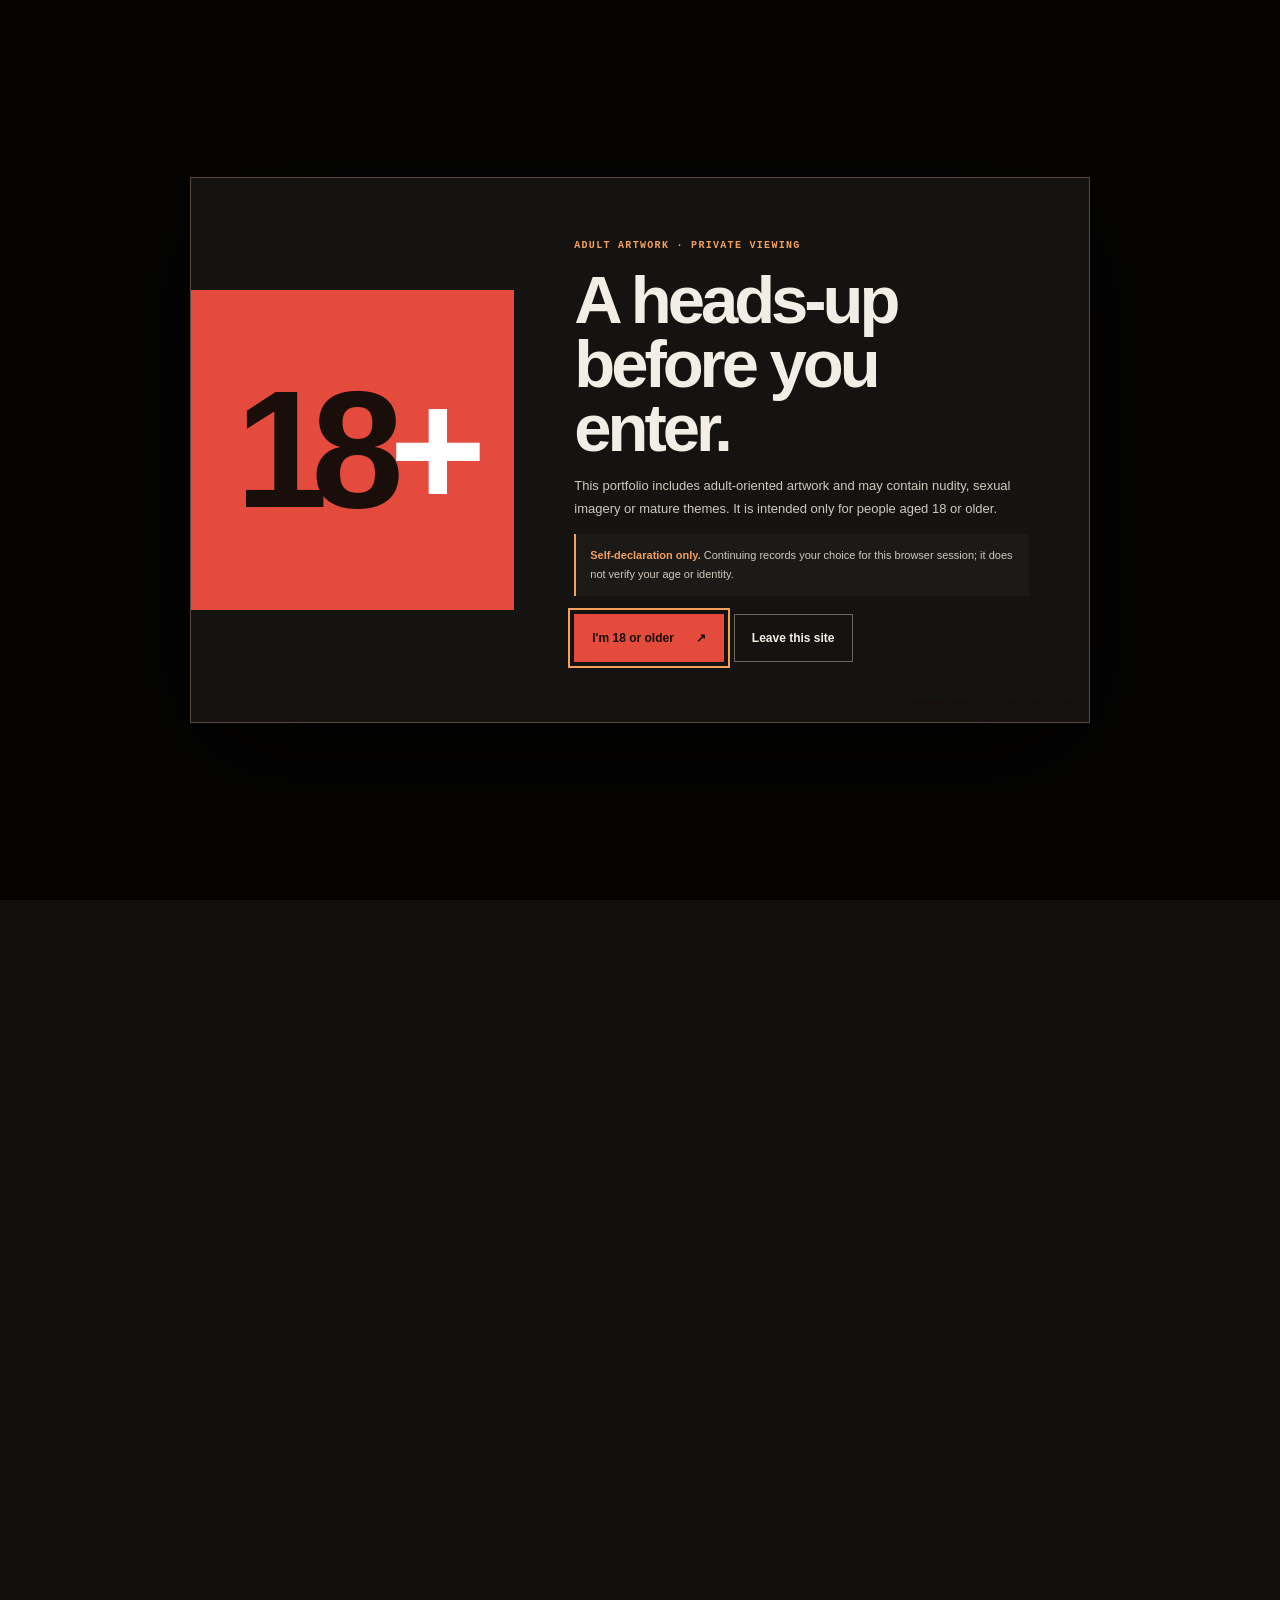
==== commit 3876890f: "Add files via upload" ====
--- a/index.html
+++ b/index.html
@@ -5,70 +5,81 @@
   <meta name="viewport" content="width=device-width, initial-scale=1, viewport-fit=cover">
   <meta name="theme-color" content="#11100f">
   <meta name="color-scheme" content="dark">
-  <meta name="description" content="Nanher Hew is an independent digital artist from Mexico creating expressive furry characters, bara illustration and original character art.">
+  <meta name="description" content="Access Nanher Hew's contained consciousness: an archive of character artwork, bara illustration, works in progress and commission records.">
   <meta property="og:type" content="website">
-  <meta property="og:title" content="Nanher Hew — Character art & visual archive">
-  <meta property="og:description" content="A living archive of expressive characters, furry artwork and bara illustration by Nanher Hew.">
+  <meta property="og:title" content="Nanher Hew — The contained consciousness">
+  <meta property="og:description" content="A contained digital consciousness, organized as a living archive of art, memory and association.">
   <meta property="og:url" content="https://nanherhew.github.io/">
   <meta property="og:image" content="https://nanherhew.github.io/arts/01.jpg">
   <link rel="canonical" href="https://nanherhew.github.io/">
   <meta name="twitter:card" content="summary_large_image">
-  <title>Nanher Hew — Character art & visual archive</title>
+  <title>Nanher Hew — The contained consciousness</title>
   <link rel="icon" href="./arts/hero.PNG" type="image/png">
   <link rel="preload" as="image" href="./arts/thumbs/01.jpg" fetchpriority="high">
   <link rel="stylesheet" href="./style.css">
   <script src="./script.js" defer></script>
 </head>
 <body class="state-locked">
-  <a class="skip-link" href="#main">Skip to artwork</a>
+  <a class="skip-link" href="#main">Skip to the memory bank</a>
 
   <header class="site-header">
-    <a class="wordmark" href="#top" aria-label="Nanher Hew, home"><span class="wordmark__glyph" lang="zh" aria-hidden="true">文</span><span>NANHER HEW</span></a>
-    <nav class="main-nav" aria-label="Main navigation">
-      <a href="#work">Work</a>
-      <a href="#about">About</a>
-      <a href="#commissions">Commissions</a>
-      <a href="#contact">Contact</a>
+    <a class="wordmark" href="#top" aria-label="Nanher Hew, return to the consciousness core"><span class="wordmark__glyph" lang="zh" aria-hidden="true">文</span><span>NANHER HEW <small>NH-01</small></span></a>
+    <div class="system-presence"><span class="system-presence__dot" aria-hidden="true"></span><span>CONSCIOUSNESS / CONTAINED</span><strong id="systemTrace">CORE PRESENT · ACCESS OPEN</strong></div>
+    <div class="header-actions">
+      <button id="directoryToggle" class="icon-button" type="button" aria-expanded="false" aria-controls="systemDirectory" aria-label="Open system directory">Directory <span aria-hidden="true">+</span></button>
+      <button id="monitorToggle" class="icon-button" type="button" aria-expanded="false" aria-controls="studioMonitor" aria-label="Open system trace">Trace <span aria-hidden="true">+</span></button>
+      <button id="soundToggle" class="icon-button" type="button" aria-pressed="false" aria-label="Turn ambient audio on">Sound <span class="sound-state">off</span></button>
+    </div>
+  </header>
+
+  <aside class="system-directory" id="systemDirectory" aria-label="System directory" hidden>
+    <div class="system-directory__header"><div><p class="eyebrow">NH-01 / ROOT</p><strong>Memory structure</strong></div><button id="directoryClose" class="text-button" type="button" aria-label="Close system directory">Close ×</button></div>
+    <nav class="system-directory__nav" aria-label="Explore the contained consciousness">
+      <a href="#top" data-route="top"><span>CORE</span><small>Identity record</small></a>
+      <a href="#memory-bank" data-route="memory-bank"><span>MEMORY BANK</span><small><b id="directoryWorkCount">12</b> artwork records</small></a>
+      <a href="#thought-archive" data-route="thought-archive"><span>THOUGHT ARCHIVE</span><small>No text records shared</small></a>
+      <a href="#active-processes" data-route="active-processes"><span>ACTIVE PROCESSES</span><small><b id="directoryProcessCount">02</b> works in progress</small></a>
+      <a href="#association-index" data-route="association-index"><span>ASSOCIATION INDEX</span><small>Category connections</small></a>
+      <a href="#external-connections" data-route="external-connections"><span>EXTERNAL CONNECTIONS</span><small>Five outgoing channels</small></a>
+      <a href="#commission-protocol" data-route="commission-protocol"><span>COMMISSION PROTOCOL</span><small>Artist services</small></a>
+      <a href="#system-documents" data-route="system-documents"><span>SYSTEM DOCUMENTS</span><small>Privacy &amp; terms</small></a>
     </nav>
-    <div class="header-actions">
-      <button id="monitorToggle" class="icon-button" type="button" aria-expanded="false" aria-controls="studioMonitor" aria-label="Open studio monitor">Studio <span aria-hidden="true">+</span></button>
-      <button id="soundToggle" class="icon-button" type="button" aria-pressed="false" aria-label="Turn ambient audio on">Sound <span class="sound-state">off</span></button>
-    </div>
-  </header>
+    <p class="system-directory__foot">The labels reflect records present in this archive.</p>
+  </aside>
 
   <aside class="studio-monitor" id="studioMonitor" hidden aria-labelledby="monitorTitle">
-    <div class="studio-monitor__top"><p class="eyebrow" id="monitorTitle">A small live detail</p><button id="monitorClose" class="text-button" type="button" aria-label="Close studio monitor">Close ×</button></div>
-    <div class="monitor-readout"><span>YOU'VE BEEN HERE</span><strong id="sessionTime">00:00</strong></div>
-    <div class="monitor-readout"><span>ARTIST SINCE</span><strong>2024</strong></div>
+    <div class="studio-monitor__top"><p class="eyebrow" id="monitorTitle">System trace</p><button id="monitorClose" class="text-button" type="button" aria-label="Close system trace">Close ×</button></div>
+    <div class="monitor-readout"><span>THIS VISIT / LOCAL TIMER</span><strong id="sessionTime">00:00</strong></div>
+    <div class="monitor-readout"><span>IDENTITY RECORD</span><strong>NANHER HEW · 2024</strong></div>
     <div class="monitor-volume"><div><label for="musicVolume">AMBIENT LEVEL</label><output id="musicVolumeValue" for="musicVolume">18%</output></div><input id="musicVolume" type="range" min="0" max="100" step="1" value="18" aria-label="Ambient audio volume"></div>
-    <p>This visit timer runs in your browser. The signal mark is a visual detail, not a measurement.</p>
+    <p>The trace reflects actions inside this page. It does not measure the artist or send activity data elsewhere.</p>
     <button id="motionToggle" class="text-button" type="button" aria-pressed="false">Try a gentle tilt effect</button>
   </aside>
 
   <main id="main">
-    <section class="intro" id="top" aria-labelledby="introTitle">
+    <section class="intro" id="top" aria-labelledby="introTitle" data-section="top">
       <div class="intro__art">
         <img id="heroPortrait" src="./arts/thumbs/01.jpg" alt="Portrait illustration by Nanher Hew, with a deep blue background" fetchpriority="high" decoding="async">
         <div class="intro__art-index"><span>01</span><span>SELECTED WORK</span><span class="signal-mark" aria-hidden="true"></span></div>
         <span class="intro__art-note" aria-hidden="true">文</span>
       </div>
       <div class="intro__copy">
-        <p class="eyebrow"><span class="signal-mark" aria-hidden="true"></span> DIGITAL ARTIST · MEXICO</p>
+        <p class="eyebrow"><span class="signal-mark" aria-hidden="true"></span> IDENTITY CORE / ARTIST RECORD · MEXICO</p>
         <h1 id="introTitle">NANHER<br><em>HEW</em><span class="intro__period">.</span></h1>
         <p class="intro__dek">Your confident himbo artist. I draw expressive characters, furry artwork and bara illustration with a love for strong shapes and personal stories.</p>
         <div class="intro__links">
-          <a class="button button--fill" href="#work">See the artwork <span aria-hidden="true">↘</span></a>
-          <a class="text-link" href="#commissions">Commission info <span aria-hidden="true">↗</span></a>
-        </div>
-        <div class="intro__aside"><span>AN OPEN VISUAL ARCHIVE</span><span>SCROLL A LITTLE <b aria-hidden="true">↓</b></span></div>
+          <a class="button button--fill" href="#memory-bank">Open memory bank <span aria-hidden="true">↘</span></a>
+          <a class="text-link" href="#commission-protocol">Commission protocol <span aria-hidden="true">↗</span></a>
+        </div>
+        <div class="intro__aside"><span>CONTAINED CONSCIOUSNESS / ARCHIVE ONLINE</span><span>EXPLORE THE DIRECTORY <b aria-hidden="true">↓</b></span></div>
       </div>
       <div class="intro__vertical" aria-hidden="true">CHARACTERS · MEMORY · FORM</div>
     </section>
 
-    <section class="work-section page-section" id="work" aria-labelledby="workTitle">
+    <section class="work-section page-section" id="memory-bank" aria-labelledby="workTitle" data-section="memory-bank">
       <div class="section-head">
-        <div><p class="eyebrow">A FEW THINGS I'VE MADE</p><h2 id="workTitle">THE <em>WORK.</em></h2></div>
-        <p class="section-head__note">A living selection of character drawings, client pieces and works in progress. Open a piece to see it larger.</p>
+        <div><p class="eyebrow">MEMORY BANK / INDEXED RECORDS</p><h2 id="workTitle">MEMORY<br><em>BANK.</em></h2></div>
+        <p class="section-head__note">Each image is a stored record. Search by file, category or client attribution, or follow the archive's existing category connections.</p>
       </div>
       <div class="work-tools">
         <div class="filter-list" id="workFilters" role="group" aria-label="Filter artwork">
@@ -80,10 +91,16 @@
         </div>
         <div class="work-tools__right"><span id="workCount" class="work-count" aria-live="polite">12 pieces</span><button id="surpriseButton" class="text-link" type="button">Surprise me <span aria-hidden="true">↗</span></button></div>
       </div>
-      <div class="work-view-controls" role="group" aria-label="Choose how to explore the artwork">
-        <span>LOOK THROUGH THE ARCHIVE</span>
+      <div class="archive-search">
+        <label for="archiveSearch">FIND A RECORD</label>
+        <input id="archiveSearch" type="search" placeholder="Filename, category or client handle" autocomplete="off">
+        <button id="clearArchiveSearch" class="text-button" type="button" aria-label="Clear record search">Clear ×</button>
+        <span>Search stays inside this archive.</span>
+      </div>
+      <div class="work-view-controls" id="association-index" role="group" aria-label="Choose how to explore the artwork">
+        <span>ARCHIVE VIEW</span>
         <button type="button" class="view-choice is-active" data-view="gallery" aria-pressed="true" aria-controls="artGrid">Pieces</button>
-        <button type="button" class="view-choice" data-view="map" aria-pressed="false" aria-controls="memoryMap">Connections</button>
+        <button type="button" class="view-choice" data-view="map" aria-pressed="false" aria-controls="memoryMap">Association index</button>
         <p id="viewDescription">Browse each piece at your own pace.</p>
       </div>
       <div id="memoryMap" class="memory-map" hidden>
@@ -98,25 +115,35 @@
       <div class="art-grid" id="artGrid" aria-live="polite"></div>
     </section>
 
-    <section class="about-section page-section" id="about" aria-labelledby="aboutTitle">
+    <section class="about-section page-section" id="identity-record" aria-labelledby="aboutTitle" data-section="identity-record">
       <div class="about-section__art">
         <img src="./arts/hero.PNG" alt="A pencil sketch of a broad, smiling character raising one arm" loading="lazy" decoding="async">
         <span class="about-section__stamp">A CHARACTER<br>TAKES SHAPE</span>
       </div>
       <div class="about-section__copy">
-        <p class="eyebrow">A LITTLE ABOUT ME</p>
-        <h2 id="aboutTitle">DRAWN TO<br><em>CHARACTER.</em></h2>
+        <p class="eyebrow">CORE / IDENTITY RECORD</p>
+        <h2 id="aboutTitle">IDENTITY<br><em>RECORD.</em></h2>
         <p>I'm Nanher Hew, an independent digital artist based in Mexico. I focus on furry character design, bara illustration and visual storytelling.</p>
         <p>I like expressive faces, strong silhouettes, unusual designs and artwork that feels personal. This site is my growing archive of those ideas.</p>
         <div class="about-facts"><div><span>BASED IN</span><strong>Mexico</strong></div><div><span>MAKING ART SINCE</span><strong>2024</strong></div><div><span>WORKING AS</span><strong>Independent artist</strong></div></div>
-        <a class="text-link" href="#contact">Come say hello <span aria-hidden="true">↘</span></a>
-      </div>
-    </section>
-
-    <section class="commission-section page-section" id="commissions" aria-labelledby="commissionTitle">
+        <a class="text-link" href="#external-connections">Open external connections <span aria-hidden="true">↘</span></a>
+      </div>
+    </section>
+
+    <section class="thought-section page-section" id="thought-archive" aria-labelledby="thoughtTitle" data-section="thought-archive">
+      <div class="thought-archive__header"><p class="eyebrow">THOUGHT ARCHIVE / TEXT RECORDS</p><span class="thought-archive__count">0 SHARED RECORDS</span></div>
+      <div class="thought-archive__body"><span class="thought-archive__glyph" lang="zh" aria-hidden="true">文</span><div><h2 id="thoughtTitle">No text memories<br><em>shared here yet.</em></h2><p>This directory is reserved for ideas, notes or process text that Nanher chooses to share. No private thoughts are inferred or generated for this archive.</p></div></div>
+    </section>
+
+    <section class="process-section page-section" id="active-processes" aria-labelledby="processTitle" data-section="active-processes">
+      <div class="section-head"><div><p class="eyebrow">ACTIVE PROCESSES / SOURCE FILES</p><h2 id="processTitle">WORK<br><em>IN PROGRESS.</em></h2></div><p class="section-head__note">These two records are labeled as works in progress in the supplied archive. Their status here reflects that label only; no schedule or completion state is available.</p></div>
+      <div id="processRecords" class="process-records" aria-live="polite"></div>
+    </section>
+
+    <section class="commission-section page-section" id="commission-protocol" aria-labelledby="commissionTitle" data-section="commission-protocol">
       <div class="section-head">
-        <div><p class="eyebrow">MADE TO ORDER</p><h2 id="commissionTitle">LET'S MAKE<br><em>SOMETHING.</em></h2></div>
-        <p class="section-head__note">The listed prices are the artist's current figures. Ask Nanher to confirm the currency, availability and final scope before paying.</p>
+        <div><p class="eyebrow">COMMISSION PROTOCOL / DIRECT REQUEST</p><h2 id="commissionTitle">INITIATE A<br><em>COMMISSION.</em></h2></div>
+        <p class="section-head__note">Review the artist's listed figures, then contact Nanher directly to confirm currency, availability and scope. This site does not submit requests or take payment.</p>
       </div>
       <div class="commission-layout">
         <div class="price-card">
@@ -145,7 +172,7 @@
       </div>
 
       <div class="estimate" aria-labelledby="estimateTitle">
-        <div class="estimate__intro"><p class="eyebrow">A QUICK STARTING ESTIMATE</p><h3 id="estimateTitle">Shape your idea.</h3><p>Use the current listed figures to sketch a starting subtotal. This is not an order or a final quote.</p></div>
+        <div class="estimate__intro"><p class="eyebrow">LOCAL SCOPE PREVIEW</p><h3 id="estimateTitle">Shape a request.</h3><p>Use the current listed figures to sketch a starting subtotal. This local preview is not saved, submitted or sent as an order.</p></div>
         <div class="estimate__form">
           <label for="commissionType">Illustration type</label>
           <select id="commissionType">
@@ -165,11 +192,11 @@
       </div>
     </section>
 
-    <section class="contact-section page-section" id="contact" aria-labelledby="contactTitle">
+    <section class="contact-section page-section" id="external-connections" aria-labelledby="contactTitle" data-section="external-connections">
       <div class="contact-copy">
-        <p class="eyebrow">SAY HELLO</p>
-        <h2 id="contactTitle">LET'S<br><em>CONNECT.</em></h2>
-        <p>For commissions, collaborations or a friendly hello, reach out directly through Discord.</p>
+        <p class="eyebrow">EXTERNAL CONNECTIONS / OUTGOING PORTS</p>
+        <h2 id="contactTitle">OPEN A<br><em>CHANNEL.</em></h2>
+        <p>These channels leave the archive and open the artist's existing public profiles. For commissions, collaborations or a friendly hello, reach out through Discord.</p>
         <a class="button button--fill" href="https://discord.gg/KxpdYMte" target="_blank" rel="noopener noreferrer" referrerpolicy="no-referrer">Message Nanher on Discord <span aria-hidden="true">↗</span></a>
       </div>
       <div class="social-list" aria-label="Social channels">
@@ -179,6 +206,10 @@
         <a href="https://bsky.app/profile/nanherhew.bsky.social" target="_blank" rel="noopener noreferrer" referrerpolicy="no-referrer"><span>03</span><strong>Bluesky</strong><b aria-hidden="true">↗</b></a>
         <a href="https://ko-fi.com/nanherhew" target="_blank" rel="noopener noreferrer" referrerpolicy="no-referrer"><span>04</span><strong>Ko-fi</strong><b aria-hidden="true">↗</b></a>
       </div>
+    </section>
+    <section class="system-documents page-section" id="system-documents" aria-labelledby="documentsTitle" data-section="system-documents">
+      <div><p class="eyebrow">SYSTEM DOCUMENTS / PUBLIC INFORMATION</p><h2 id="documentsTitle">DOCUMENTS<br><em>&amp; SETTINGS.</em></h2><p>Legal and privacy information stays in plain language, outside the narrative layer.</p></div>
+      <div class="system-documents__links"><a href="./legal.html#privacy"><span>01</span><strong>Privacy notice</strong><b aria-hidden="true">↗</b></a><a href="./legal.html#cookies"><span>02</span><strong>Cookies &amp; storage</strong><b aria-hidden="true">↗</b></a><a href="./legal.html#terms"><span>03</span><strong>Site terms</strong><b aria-hidden="true">↗</b></a><a href="./legal.html#commissions-terms"><span>04</span><strong>Commission terms</strong><b aria-hidden="true">↗</b></a><button id="openCookieSettings" class="system-documents__settings" type="button">Open privacy settings <span aria-hidden="true">↗</span></button></div>
     </section>
   </main>
 
@@ -190,7 +221,7 @@
       <a href="./legal.html#cookies">Cookies</a>
       <a href="./legal.html#terms">Site terms</a>
       <a href="./legal.html#commissions-terms">Commission terms</a>
-      <button id="openCookieSettings" class="footer-button" type="button">Cookie choices</button>
+      <button id="openCookieSettingsFooter" class="footer-button" type="button">Cookie choices</button>
     </nav>
   </footer>
 
--- a/style.css
+++ b/style.css
@@ -378,4 +378,121 @@
 @media (prefers-reduced-motion: reduce) {
   *, *::before, *::after { scroll-behavior: auto !important; transition-duration: .01ms !important; animation-duration: .01ms !important; animation-iteration-count: 1 !important; }
 }
+
+/* The site is a contained archive: the directory behaves like its system shell. */
+body.state-locked > .site-header, body.state-locked > .system-directory, body.state-locked > .studio-monitor, body.state-locked > main, body.state-locked > .site-footer { visibility: hidden; }
+.site-header { display: grid; grid-template-columns: auto minmax(180px, 1fr) auto; min-height: 72px; gap: 24px; padding: 9px clamp(16px, 2.5vw, 38px); }
+.wordmark { gap: 12px; }
+.wordmark > span:last-child { display: grid; gap: 4px; }
+.wordmark small { color: var(--muted); font: 9px var(--mono); letter-spacing: .12em; }
+.system-presence { display: grid; grid-template-columns: 9px auto; align-items: center; gap: 3px 9px; justify-self: center; color: var(--ink-soft); font: 9px var(--mono); letter-spacing: .07em; }
+.system-presence__dot { grid-row: span 2; width: 7px; height: 7px; border-radius: 50%; background: var(--orange); box-shadow: 0 0 0 4px #f3a05a1a; }
+.system-presence strong { color: var(--muted); font: 8px var(--mono); }
+.header-actions { gap: 6px; }
+.icon-button { background: #171513; }
+.system-directory { position: fixed; z-index: 35; top: 72px; bottom: 0; left: 0; display: flex; width: 208px; flex-direction: column; overflow: auto; padding: 20px 14px 16px; border-right: 1px solid var(--line); background: linear-gradient(160deg, #171411 0%, #100f0e 65%, #17100e 100%); }
+.system-directory::before { position: absolute; top: 0; right: 0; left: 0; height: 2px; background: linear-gradient(90deg, var(--red), transparent 80%); content: ""; }
+.system-directory__header { display: flex; align-items: start; justify-content: space-between; gap: 7px; padding: 2px 3px 18px; border-bottom: 1px solid var(--line); }
+.system-directory__header .eyebrow { font-size: 8px; }
+.system-directory__header strong { display: block; margin-top: 7px; font-size: 12px; }
+.system-directory__header .text-button { font-size: 9px; }
+.system-directory__nav { display: grid; gap: 3px; padding: 14px 0; }
+.system-directory__nav a { display: grid; gap: 5px; padding: 11px 9px; border-left: 2px solid transparent; color: var(--ink-soft); transition: background .16s ease, border-color .16s ease; }
+.system-directory__nav a:hover, .system-directory__nav a.is-active { border-color: var(--red); background: #ffffff08; color: var(--ink); }
+.system-directory__nav a > span { font: 9px var(--mono); letter-spacing: .06em; }
+.system-directory__nav small { color: var(--muted); font-size: 9px; line-height: 1.35; }
+.system-directory__nav small b { color: var(--orange); font-weight: 600; }
+.system-directory__foot { margin: auto 3px 0; padding-top: 14px; border-top: 1px solid var(--line); color: var(--muted); font-size: 9px; line-height: 1.6; }
+main, .site-footer { margin-left: 208px; }
+.studio-monitor { top: 82px; right: 18px; }
+.intro { max-width: none; }
+.page-section { scroll-margin-top: 88px; }
+.section-head h2 { font-size: clamp(43px, 6vw, 78px); }
+.work-section { background: radial-gradient(ellipse at 92% 10%, #241613 0, transparent 38%), #0d0c0b; }
+.work-view-controls { scroll-margin-top: 100px; }
+.archive-search { display: grid; grid-template-columns: auto minmax(150px, 1fr) auto; align-items: center; gap: 8px 13px; width: min(100%, var(--content)); margin: 0 auto 18px; padding: 12px 14px; border: 1px solid var(--line); background: #151311; }
+.archive-search label { color: var(--orange); font: 9px var(--mono); letter-spacing: .08em; }
+.archive-search input { width: 100%; min-width: 0; min-height: 36px; padding: 8px 10px; border: 1px solid #403731; border-radius: 0; background: #0e0d0c; color: var(--ink); font-size: 11px; }
+.archive-search > span { grid-column: 2 / -1; color: var(--muted); font: 9px var(--mono); }
+.archive-empty { grid-column: 1 / -1; margin: 0; padding: 35px 20px; border: 1px dashed var(--line); color: var(--muted); font-size: 12px; text-align: center; }
+.art-card__meta { overflow-wrap: anywhere; }
+.thought-section { position: relative; overflow: hidden; border-top: 1px solid var(--line); background: linear-gradient(110deg, #171412 0%, #100f0e 60%, #18100e 100%); }
+.thought-archive__header { display: flex; justify-content: space-between; gap: 15px; max-width: var(--content); margin: 0 auto 44px; padding-bottom: 12px; border-bottom: 1px solid var(--line); }
+.thought-archive__count { color: var(--muted); font: 9px var(--mono); }
+.thought-archive__body { position: relative; display: grid; grid-template-columns: minmax(100px, .36fr) minmax(0, 1fr); align-items: center; gap: 26px; max-width: 980px; min-height: 215px; margin: auto; }
+.thought-archive__glyph { color: #e54b3c17; font: clamp(110px, 17vw, 230px)/.8 Georgia, serif; }
+.thought-archive h2 { position: relative; margin: 0; font: 900 clamp(36px, 5.8vw, 70px)/.98 var(--display); letter-spacing: -.065em; }
+.thought-archive h2 em { color: transparent; font-style: normal; -webkit-text-stroke: 1px var(--red); }
+.thought-archive__body p { max-width: 55ch; color: var(--muted); font-size: 12px; line-height: 1.8; }
+.process-section { border-top: 1px solid var(--line); background: #11100f; }
+.process-records { display: grid; max-width: var(--content); grid-template-columns: repeat(2, minmax(0, 1fr)); gap: 14px; margin: auto; }
+.process-record { display: grid; grid-template-columns: 104px minmax(0, 1fr) auto; align-items: center; gap: 16px; padding: 10px; border: 1px solid var(--line); background: #171513; text-align: left; cursor: pointer; transition: border-color .18s ease, background .18s ease; }
+.process-record:hover, .process-record:focus-visible { border-color: var(--orange); background: #211915; }
+.process-record img { width: 104px; height: 112px; object-fit: contain; background: #e6e1d8; }
+.process-record__details { display: grid; gap: 8px; }
+.process-record__details strong { font: 700 14px var(--mono); }
+.process-record__details small, .process-record__open { color: var(--muted); font: 8px/1.5 var(--mono); letter-spacing: .06em; }
+.process-record__open { align-self: end; white-space: nowrap; }
+.commission-section { background: radial-gradient(ellipse at 6% 20%, #201311 0, transparent 36%), #0d0c0b; }
+.commission-section .section-head h2 { font-size: clamp(43px, 6vw, 78px); }
+.contact-section { border-top: 1px solid var(--line); }
+.system-documents { display: grid; grid-template-columns: minmax(0, .9fr) minmax(300px, 1.1fr); align-items: center; gap: clamp(30px, 7vw, 100px); border-top: 1px solid var(--line); background: #0d0c0b; }
+.system-documents h2 { margin: 13px 0 10px; font: 900 clamp(40px, 5.4vw, 68px)/.95 var(--display); letter-spacing: -.07em; }
+.system-documents h2 em { color: transparent; font-style: normal; -webkit-text-stroke: 1px var(--red); }
+.system-documents > div:first-child > p:last-child { max-width: 40ch; color: var(--muted); font-size: 12px; line-height: 1.8; }
+.system-documents__links { display: grid; border-top: 1px solid var(--line); }
+.system-documents__links > a { display: grid; grid-template-columns: 32px 1fr 20px; align-items: center; gap: 12px; padding: 13px 10px; border-bottom: 1px solid var(--line); }
+.system-documents__links > a:hover { background: #ffffff08; color: var(--orange); }
+.system-documents__links > a span { color: var(--red); font: 9px var(--mono); }
+.system-documents__links > a strong { font-size: 11px; }
+.system-documents__links > a b { text-align: right; }
+.system-documents__settings { justify-self: start; margin-top: 13px; padding: 8px 0; border: 0; border-bottom: 1px solid var(--red); background: transparent; color: var(--ink); font-size: 11px; cursor: pointer; }
+.system-documents__settings span { margin-left: 12px; color: var(--orange); }
+.site-footer { min-height: 80px; }
+
+@media (max-width: 980px) {
+  .site-header { grid-template-columns: auto minmax(130px, 1fr) auto; gap: 11px; }
+  .system-presence { justify-self: start; font-size: 8px; }
+  .system-presence strong { font-size: 7px; }
+  .system-directory { width: 178px; padding-right: 11px; padding-left: 11px; }
+  main, .site-footer { margin-left: 178px; }
+  .process-record { grid-template-columns: 82px minmax(0, 1fr); }
+  .process-record img { width: 82px; height: 96px; }
+  .process-record__open { grid-column: 2; }
+  .system-documents { grid-template-columns: 1fr; }
+}
+@media (max-width: 720px) {
+  .site-header { grid-template-columns: 1fr auto; min-height: 62px; gap: 8px; }
+  .system-presence { display: none; }
+  .header-actions { grid-column: 2; grid-row: 1; }
+  .system-directory { top: 62px; right: 9px; bottom: auto; left: 9px; width: auto; max-height: min(78dvh, 610px); padding: 15px; border: 1px solid var(--line); box-shadow: 0 18px 60px #000c; }
+  .system-directory__nav { grid-template-columns: repeat(2, minmax(0, 1fr)); gap: 4px; }
+  .system-directory__nav a { min-height: 62px; padding: 9px; }
+  main, .site-footer { margin-left: 0; }
+  .intro { min-height: auto; }
+  .archive-search { grid-template-columns: 1fr auto; gap: 9px; padding: 11px; }
+  .archive-search label { grid-column: 1 / -1; }
+  .archive-search input { grid-column: 1; grid-row: 2; }
+  .archive-search .text-button { grid-column: 2; grid-row: 2; }
+  .archive-search > span { grid-column: 1 / -1; }
+  .thought-archive__header { margin-bottom: 24px; }
+  .thought-archive__body { grid-template-columns: 64px 1fr; gap: 14px; min-height: 0; }
+  .thought-archive__glyph { font-size: 80px; }
+  .thought-archive h2 { font-size: clamp(32px, 9vw, 48px); }
+  .process-records { grid-template-columns: 1fr; }
+  .process-record { grid-template-columns: 82px minmax(0, 1fr) auto; }
+  .process-record__open { grid-column: auto; align-self: center; }
+  .system-documents { gap: 18px; }
+  .site-footer { padding: 19px 15px; }
+  .studio-monitor { top: 72px; right: 9px; }
+}
+@media (max-width: 390px) {
+  .site-header { padding-right: 9px; padding-left: 10px; }
+  .wordmark { gap: 7px; font-size: 9px; }
+  .header-actions { gap: 4px; }
+  .icon-button { gap: 4px; padding: 6px; font-size: 8px; }
+  .process-record { grid-template-columns: 68px minmax(0, 1fr); }
+  .process-record img { width: 68px; height: 82px; }
+  .process-record__open { grid-column: 2; }
+}
 
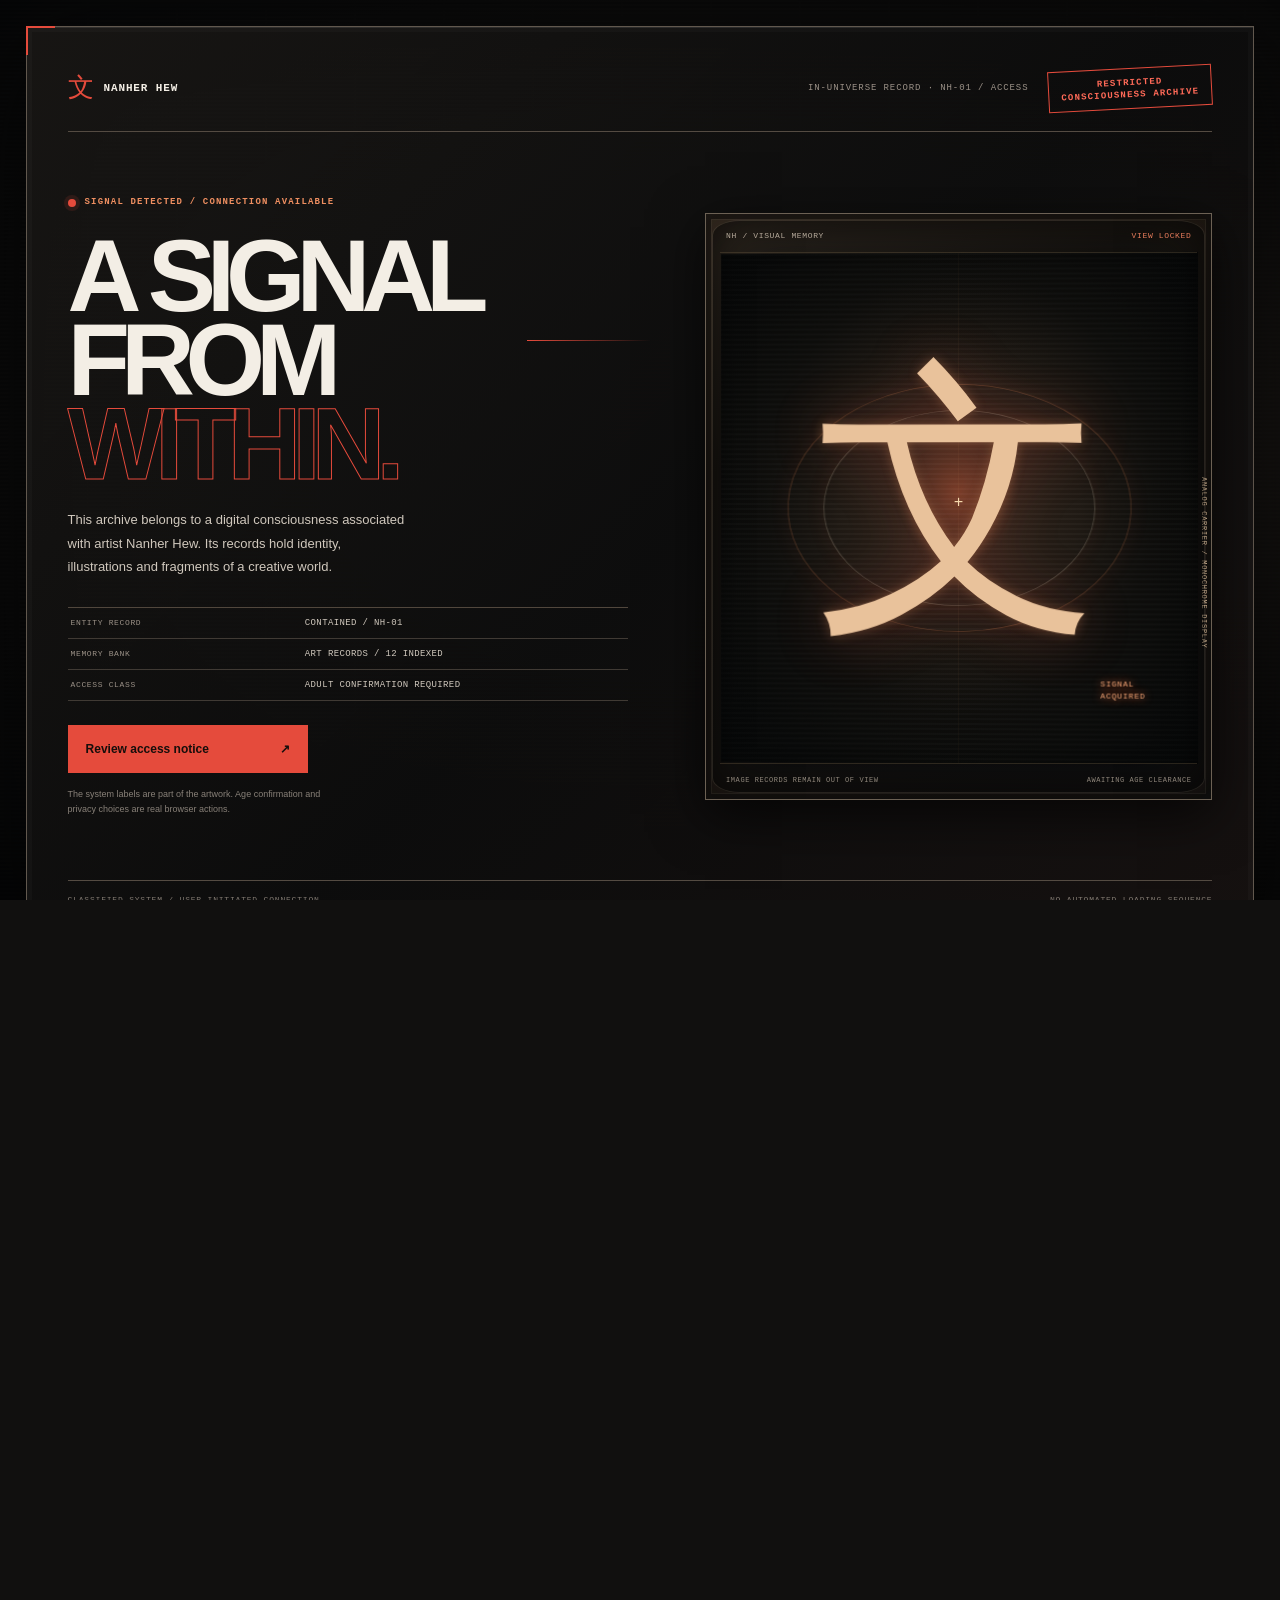
==== commit 63a43613: "Add files via upload" ====
--- a/index.html
+++ b/index.html
@@ -5,15 +5,15 @@
   <meta name="viewport" content="width=device-width, initial-scale=1, viewport-fit=cover">
   <meta name="theme-color" content="#11100f">
   <meta name="color-scheme" content="dark">
-  <meta name="description" content="Access Nanher Hew's contained consciousness: an archive of character artwork, bara illustration, works in progress and commission records.">
+  <meta name="description" content="A classified archive interface containing Nanher Hew's visual memories, identity record, works in progress and commission protocol.">
   <meta property="og:type" content="website">
-  <meta property="og:title" content="Nanher Hew — The contained consciousness">
-  <meta property="og:description" content="A contained digital consciousness, organized as a living archive of art, memory and association.">
+  <meta property="og:title" content="Nanher Hew — Classified Consciousness Archive">
+  <meta property="og:description" content="Establish a connection with a contained digital consciousness and explore its archive of art, memory and association.">
   <meta property="og:url" content="https://nanherhew.github.io/">
   <meta property="og:image" content="https://nanherhew.github.io/arts/01.jpg">
   <link rel="canonical" href="https://nanherhew.github.io/">
   <meta name="twitter:card" content="summary_large_image">
-  <title>Nanher Hew — The contained consciousness</title>
+  <title>Nanher Hew — Classified Consciousness Archive</title>
   <link rel="icon" href="./arts/hero.PNG" type="image/png">
   <link rel="preload" as="image" href="./arts/thumbs/01.jpg" fetchpriority="high">
   <link rel="stylesheet" href="./style.css">
@@ -21,6 +21,33 @@
 </head>
 <body class="state-locked">
   <a class="skip-link" href="#main">Skip to the memory bank</a>
+
+  <section class="access-sequence" id="accessSequence" aria-labelledby="accessTitle">
+    <div class="access-sequence__frame">
+      <div class="access-sequence__masthead"><a class="access-sequence__wordmark" href="#accessSequence" aria-label="Nanher Hew classified archive"><span lang="zh" aria-hidden="true">文</span> NANHER HEW</a><span>IN-UNIVERSE RECORD · NH-01 / ACCESS</span><span class="classification-stamp">RESTRICTED<br>CONSCIOUSNESS ARCHIVE</span></div>
+      <div class="access-sequence__body">
+        <div class="access-sequence__copy">
+          <p class="eyebrow"><span class="signal-mark" aria-hidden="true"></span> SIGNAL DETECTED / CONNECTION AVAILABLE</p>
+          <h1 id="accessTitle">A SIGNAL<br>FROM <em>WITHIN.</em></h1>
+          <p class="access-sequence__dek">This archive belongs to a digital consciousness associated with artist Nanher Hew. Its records hold identity, illustrations and fragments of a creative world.</p>
+          <div class="access-sequence__records" aria-label="Access summary">
+            <div><span>ENTITY RECORD</span><strong>CONTAINED / NH-01</strong></div>
+            <div><span>MEMORY BANK</span><strong>ART RECORDS / 12 INDEXED</strong></div>
+            <div><span>ACCESS CLASS</span><strong>ADULT CONFIRMATION REQUIRED</strong></div>
+          </div>
+          <button id="beginAccess" class="button button--fill access-sequence__button" type="button">Review access notice <span aria-hidden="true">↗</span></button>
+          <p class="access-sequence__fine">The system labels are part of the artwork. Age confirmation and privacy choices are real browser actions.</p>
+        </div>
+        <div class="access-sequence__display" role="img" aria-label="Restricted visual archive display">
+          <div class="access-sequence__display-top"><span>NH / VISUAL MEMORY</span><span>VIEW LOCKED</span></div>
+          <div class="access-sequence__display-core"><span class="access-sequence__orbit access-sequence__orbit--one"></span><span class="access-sequence__orbit access-sequence__orbit--two"></span><span class="access-sequence__glyph" lang="zh" aria-hidden="true">文</span><span class="access-sequence__crosshair" aria-hidden="true">+</span><span class="access-sequence__display-mark">SIGNAL<br>ACQUIRED</span></div>
+          <div class="access-sequence__display-foot"><span>IMAGE RECORDS REMAIN OUT OF VIEW</span><span>AWAITING AGE CLEARANCE</span></div>
+          <span class="access-sequence__vertical" aria-hidden="true">ANALOG CARRIER / MONOCHROME DISPLAY</span>
+        </div>
+      </div>
+      <div class="access-sequence__footer"><span>CLASSIFIED SYSTEM / USER INITIATED CONNECTION</span><span>NO AUTOMATED LOADING SEQUENCE</span></div>
+    </div>
+  </section>
 
   <header class="site-header">
     <a class="wordmark" href="#top" aria-label="Nanher Hew, return to the consciousness core"><span class="wordmark__glyph" lang="zh" aria-hidden="true">文</span><span>NANHER HEW <small>NH-01</small></span></a>
@@ -211,6 +238,10 @@
       <div><p class="eyebrow">SYSTEM DOCUMENTS / PUBLIC INFORMATION</p><h2 id="documentsTitle">DOCUMENTS<br><em>&amp; SETTINGS.</em></h2><p>Legal and privacy information stays in plain language, outside the narrative layer.</p></div>
       <div class="system-documents__links"><a href="./legal.html#privacy"><span>01</span><strong>Privacy notice</strong><b aria-hidden="true">↗</b></a><a href="./legal.html#cookies"><span>02</span><strong>Cookies &amp; storage</strong><b aria-hidden="true">↗</b></a><a href="./legal.html#terms"><span>03</span><strong>Site terms</strong><b aria-hidden="true">↗</b></a><a href="./legal.html#commissions-terms"><span>04</span><strong>Commission terms</strong><b aria-hidden="true">↗</b></a><button id="openCookieSettings" class="system-documents__settings" type="button">Open privacy settings <span aria-hidden="true">↗</span></button></div>
     </section>
+    <section class="access-control page-section" aria-labelledby="accessControlTitle">
+      <div><p class="eyebrow">ACCESS CONTROL / SESSION AUTHORIZATION</p><h2 id="accessControlTitle">YOUR ACCESS<br><em>REMAINS YOURS.</em></h2><p>The 18+ notice can be reviewed at any time. Authorization lasts for this browser session and can be revoked here.</p></div>
+      <div class="access-control__actions"><button id="reviewAccessNotice" class="text-button" type="button">Review the 18+ notice</button><button id="revokeAccess" class="text-button" type="button">Revoke session access <span aria-hidden="true">↗</span></button></div>
+    </section>
   </main>
 
   <footer class="site-footer">
@@ -226,18 +257,18 @@
   </footer>
 
   <dialog id="ageGate" class="modal age-modal" aria-labelledby="ageTitle" aria-describedby="ageDescription">
-    <div class="age-modal__mark" aria-hidden="true">18<span>+</span></div>
+    <div class="age-modal__mark" aria-hidden="true">18<span>+</span><small>ACCESS<br>CLASS</small></div>
     <div class="age-modal__copy">
-      <p class="eyebrow">ADULT ARTWORK · PRIVATE VIEWING</p>
-      <h2 id="ageTitle">A heads-up<br>before you enter.</h2>
-      <p id="ageDescription">This portfolio includes adult-oriented artwork and may contain nudity, sexual imagery or mature themes. It is intended only for people aged 18 or older.</p>
-      <p class="age-modal__note"><strong>Self-declaration only.</strong> Continuing records your choice for this browser session; it does not verify your age or identity.</p>
+      <div class="age-modal__document-head"><p class="eyebrow">RESTRICTED ACCESS NOTICE / ADULT ARTWORK</p><span>IN-UNIVERSE RECORD · NH-01 / AGE</span></div>
+      <h2 id="ageTitle">Authorize<br>this connection.</h2>
+      <p id="ageDescription">You are about to access the archive of a contained digital consciousness associated with Nanher Hew. It includes artwork that may contain nudity, sexual imagery or other mature themes, intended only for people aged 18 or older.</p>
+      <p class="age-modal__note"><strong>By proceeding, you confirm that you are at least 18 and accept the access conditions.</strong> This is a self-declaration for this browser session; it does not verify your age or identity.</p>
       <div class="modal-actions">
-        <button id="ageEnter" class="button button--fill" type="button">I'm 18 or older <span aria-hidden="true">↗</span></button>
-        <a id="ageLeave" class="button button--quiet" href="https://www.google.com/" rel="noopener noreferrer" referrerpolicy="no-referrer">Leave this site</a>
-      </div>
-    </div>
-    <span class="age-modal__foot">NANHER HEW · VISUAL ARCHIVE</span>
+        <button id="ageEnter" class="button button--fill" type="button">Authorize session access <span aria-hidden="true">↗</span></button>
+        <a id="ageLeave" class="button button--quiet" href="https://www.google.com/" rel="noopener noreferrer" referrerpolicy="no-referrer">Decline and leave</a>
+      </div>
+      <p class="age-modal__legal">Stored in session storage only. Close the browser session or use System Documents to revoke access.</p>
+    </div>
   </dialog>
 
   <aside class="cookie-banner" id="cookieNotice" aria-label="Cookie and storage choices" hidden>
@@ -270,6 +301,8 @@
   </dialog>
 
   <audio id="ambientMusic" src="./arts/ambient.mp3" preload="none" loop></audio>
+  <div class="crt-layer" aria-hidden="true"></div>
+  <div class="signal-interference" id="signalInterference" aria-hidden="true"></div>
   <div class="visually-hidden" id="announcer" aria-live="polite"></div>
   <noscript><p class="noscript-note">JavaScript is needed for the age notice, artwork filters and full-size viewer. Please continue only if you are 18 or older.</p></noscript>
 </body>
--- a/style.css
+++ b/style.css
@@ -495,4 +495,121 @@
   .process-record img { width: 68px; height: 82px; }
   .process-record__open { grid-column: 2; }
 }
+
+/* CRT glass and restrained analog interference belong to the signal, not the content. */
+body.state-locked { overflow: hidden; }
+body.state-locked > .skip-link { visibility: hidden; }
+.access-sequence { position: fixed; z-index: 80; inset: 0; overflow: auto; padding: clamp(9px, 2vw, 26px); background: radial-gradient(ellipse at 76% 48%, #25201c 0, #11100f 50%, #090a0b 100%); color: var(--ink); isolation: isolate; }
+.access-sequence::before, .access-sequence::after { position: fixed; z-index: -1; inset: 0; pointer-events: none; content: ""; }
+.access-sequence::before { opacity: .16; background: repeating-linear-gradient(0deg, transparent 0 2px, #d8d5cd13 3px, transparent 4px), repeating-linear-gradient(90deg, transparent 0 87px, #dfd7c809 88px, transparent 89px); mix-blend-mode: screen; }
+.access-sequence::after { opacity: .7; background: radial-gradient(ellipse, transparent 35%, #0004 100%); box-shadow: inset 0 0 120px #000b; }
+.access-sequence__frame { position: relative; display: grid; width: min(1440px, 100%); min-height: calc(100svh - clamp(18px, 4vw, 52px)); grid-template-rows: auto 1fr auto; margin: auto; padding: clamp(16px, 3.2vw, 42px); border: 1px solid #61584e; background: linear-gradient(135deg, #191715eb, #0d0d0def 54%, #171211ed); box-shadow: 0 26px 100px #000b, inset 0 0 0 5px #ffffff05, inset 0 1px #ffffff19; }
+.access-sequence__frame::before, .access-sequence__frame::after { position: absolute; width: 27px; height: 27px; border-color: var(--red); border-style: solid; content: ""; pointer-events: none; }
+.access-sequence__frame::before { top: -1px; left: -1px; border-width: 2px 0 0 2px; }
+.access-sequence__frame::after { right: -1px; bottom: -1px; border-width: 0 2px 2px 0; }
+.access-sequence__masthead { position: relative; display: grid; grid-template-columns: 1fr auto auto; align-items: center; gap: 20px; padding: 0 0 22px; border-bottom: 1px solid #544b42; color: var(--muted); font: 9px var(--mono); letter-spacing: .1em; }
+.access-sequence__wordmark { display: inline-flex; align-items: center; gap: 9px; color: var(--ink); font: 700 11px var(--mono); letter-spacing: .08em; }
+.access-sequence__wordmark span { color: var(--red); font: 26px/.8 Georgia, serif; }
+.classification-stamp { padding: 8px 12px 7px; transform: rotate(-3deg); border: 1px solid var(--red); color: #ff6a58; font: 800 9px/1.35 var(--mono); letter-spacing: .13em; text-align: center; }
+.access-sequence__body { display: grid; grid-template-columns: minmax(0, 1.05fr) minmax(320px, .95fr); align-items: center; gap: clamp(30px, 6vw, 90px); padding: clamp(28px, 5vw, 70px) 0; }
+.access-sequence__copy { max-width: 680px; }
+.access-sequence__copy .eyebrow { color: #ef8f61; font-size: 9px; }
+.access-sequence__copy h1 { position: relative; margin: 25px 0 22px; font: 900 clamp(54px, 8vw, 112px)/.82 var(--display); letter-spacing: -.09em; }
+.access-sequence__copy h1::after { position: absolute; top: 42%; right: -4%; width: 22%; height: 1px; background: linear-gradient(90deg, var(--red), transparent); content: ""; }
+.access-sequence__copy h1 em { color: transparent; font-style: normal; -webkit-text-stroke: 1px var(--red); }
+.access-sequence__dek { max-width: 47ch; color: var(--ink-soft); font-size: 13px; line-height: 1.8; }
+.access-sequence__records { display: grid; max-width: 580px; margin: 29px 0 24px; border-top: 1px solid #51473d; }
+.access-sequence__records > div { display: grid; grid-template-columns: minmax(112px, .7fr) 1fr; gap: 10px; padding: 10px 3px; border-bottom: 1px solid #403a34; }
+.access-sequence__records span { color: var(--muted); font: 8px var(--mono); letter-spacing: .08em; }
+.access-sequence__records strong { color: var(--ink-soft); font: 9px var(--mono); letter-spacing: .04em; }
+.access-sequence__button { min-width: 240px; justify-content: space-between; }
+.access-sequence__fine { max-width: 54ch; margin: 14px 0 0; color: #888078; font-size: 9px; line-height: 1.6; }
+.access-sequence__display { position: relative; justify-self: stretch; padding: 13px 14px 12px; overflow: hidden; border: 1px solid #6c6154; background: linear-gradient(150deg, #24201b, #11100e 30%, #080a0c); box-shadow: 0 14px 50px #000a, inset 0 0 0 5px #0008, inset 0 0 0 6px #f3eee50c, inset 0 0 70px #f3a05a12; }
+.access-sequence__display::before { position: absolute; z-index: 2; inset: 6px; border: 1px solid #d1c2a31a; border-radius: 28px / 15px; box-shadow: inset 0 0 36px #000a, 0 0 20px #f3a05a0a; content: ""; pointer-events: none; }
+.access-sequence__display-top, .access-sequence__display-foot { position: relative; z-index: 3; display: flex; justify-content: space-between; gap: 12px; color: #b5a99a; font: 8px var(--mono); letter-spacing: .08em; }
+.access-sequence__display-top { padding: 4px 6px 12px; border-bottom: 1px solid #74614755; }
+.access-sequence__display-top span:last-child { color: #e67b5b; }
+.access-sequence__display-core { position: relative; display: grid; min-height: clamp(300px, 43vw, 510px); place-items: center; overflow: hidden; background: radial-gradient(ellipse at 50% 47%, #713c27 0, #2b2119 18%, #11100d 58%, #080a0b 100%); transform: perspective(900px) rotateY(-1deg); }
+.access-sequence__display-core::before { position: absolute; inset: 0; opacity: .42; background: repeating-linear-gradient(0deg, transparent 0 3px, #fff2 4px, transparent 5px), linear-gradient(90deg, transparent 49.8%, #f3a05a1b 50%, transparent 50.2%); content: ""; mix-blend-mode: screen; }
+.access-sequence__display-core::after { position: absolute; inset: 0; background: radial-gradient(ellipse, transparent 35%, #050606b8 100%); content: ""; }
+.access-sequence__orbit { position: absolute; width: 72%; aspect-ratio: 1; border: 1px solid #ed8b5a45; border-radius: 50%; transform: scaleY(.72) rotate(-25deg); box-shadow: 0 0 26px #e54b3c10; }
+.access-sequence__orbit--two { width: 57%; border-color: #e9d6bc3b; transform: scaleY(.72) rotate(34deg); }
+.access-sequence__glyph { z-index: 1; color: #e9c29b; font: clamp(150px, 23vw, 290px)/.8 Georgia, serif; text-shadow: 0 0 12px #ef98604f, 0 0 58px #e54b3c42; transform: translateY(-5px); }
+.access-sequence__crosshair { position: absolute; z-index: 2; top: 49%; left: 50%; color: #f5d8ad; font: 16px var(--mono); transform: translate(-50%,-50%); }
+.access-sequence__display-mark { position: absolute; z-index: 2; right: 11%; bottom: 12%; color: #f2a474; font: 8px/1.5 var(--mono); letter-spacing: .1em; text-shadow: 0 0 8px #eb6f49; }
+.access-sequence__display-foot { padding: 12px 6px 3px; border-top: 1px solid #74614755; color: #8f867b; font-size: 7px; }
+.access-sequence__vertical { position: absolute; top: 45%; right: 3px; color: #c2a98a; font: 7px var(--mono); letter-spacing: .1em; writing-mode: vertical-rl; }
+.access-sequence__footer { display: flex; justify-content: space-between; gap: 18px; padding-top: 14px; border-top: 1px solid #544b42; color: #827a72; font: 8px var(--mono); letter-spacing: .1em; }
+.access-sequence.is-transitioning .access-sequence__frame { animation: dossier-break .62s steps(2,end) both; }
+@keyframes dossier-break { 0% { transform: none; filter: none; } 16% { transform: translateX(-3px); filter: contrast(1.4) saturate(1.7); } 32% { transform: translateX(5px) skewX(-.3deg); filter: hue-rotate(-12deg); } 52% { clip-path: inset(28% 0 38% 0); transform: translateX(-2px); } 66% { clip-path: inset(0); transform: translateX(2px); } 100% { opacity: .6; transform: scale(1.01); filter: none; } }
+.crt-layer { position: fixed; z-index: 48; inset: 0; overflow: hidden; pointer-events: none; opacity: .27; mix-blend-mode: screen; }
+.crt-layer::before, .crt-layer::after { position: absolute; inset: 0; pointer-events: none; content: ""; }
+.crt-layer::before { opacity: .23; background: repeating-linear-gradient(0deg, #dcd6c804 0 1px, #02030325 2px 3px, transparent 4px 5px), repeating-linear-gradient(90deg, #e54b3c03 0 1px, transparent 2px 4px, #77a8c302 5px); mix-blend-mode: screen; }
+.crt-layer::after { opacity: .45; border: 1px solid #ddd0b10a; border-radius: 1.5vw / 1.2vw; background: radial-gradient(ellipse at 50% 46%, transparent 47%, #0004 100%); box-shadow: inset 0 0 70px #0004, inset 0 1px #ffffff09; }
+.signal-interference { position: fixed; z-index: 86; inset: -2px; overflow: hidden; pointer-events: none; opacity: 0; }
+.signal-interference::before, .signal-interference::after { position: absolute; inset: 0; content: ""; }
+.signal-interference::before { opacity: .8; background: repeating-linear-gradient(0deg, transparent 0 18px, #f0dbbf2c 19px, transparent 20px 41px), linear-gradient(90deg, #e54b3c37, transparent 25% 70%, #75a8d032); mix-blend-mode: screen; }
+.signal-interference::after { background: linear-gradient(transparent 0 37%, #d0c2aa47 38% 40%, transparent 41% 69%, #e54b3c36 70% 71%, transparent 72%); mix-blend-mode: screen; }
+.signal-interference.is-active[data-level="minor"] { animation: signal-minor .19s steps(2,end) both; }
+.signal-interference.is-active[data-level="tracking"] { animation: signal-tracking .32s steps(3,end) both; }
+.signal-interference.is-active[data-level="fracture"] { animation: signal-fracture .48s steps(3,end) both; }
+.signal-interference.is-active[data-level="cut"] { animation: signal-cut .64s steps(4,end) both; }
+@keyframes signal-minor { 0%,100% { opacity: 0; transform: none; } 35% { opacity: .14; transform: translateX(1px); } 68% { opacity: .07; transform: translateX(-1px); } }
+@keyframes signal-tracking { 0%,100% { opacity: 0; clip-path: inset(50% 0); transform: none; } 16% { opacity: .48; clip-path: inset(30% 0 60%); transform: translateX(-3px); } 48% { opacity: .33; clip-path: inset(63% 0 20%); transform: translateX(4px); } 73% { opacity: .2; clip-path: inset(13% 0 78%); transform: translateX(-1px); } }
+@keyframes signal-fracture { 0%,100% { opacity: 0; clip-path: inset(0); } 14% { opacity: .62; clip-path: polygon(0 18%,100% 22%,100% 39%,0 35%,0 58%,100% 62%,100% 66%,0 63%); transform: translateX(-4px); } 45% { opacity: .38; clip-path: polygon(0 43%,100% 40%,100% 56%,0 59%); transform: translateX(5px); } 72% { opacity: .24; clip-path: inset(71% 0 21%); transform: translateX(-2px); } }
+@keyframes signal-cut { 0%,100% { opacity: 0; clip-path: inset(0); filter: none; } 12% { opacity: .78; clip-path: inset(16% 0 72%); transform: translateX(7px); filter: hue-rotate(48deg) contrast(1.5); } 29% { opacity: .58; clip-path: inset(53% 0 28%); transform: translateX(-9px); } 49% { opacity: .82; clip-path: inset(37% 0 44%); transform: translateX(4px) skewX(1deg); filter: hue-rotate(-65deg); } 68% { opacity: .3; clip-path: inset(76% 0 10%); transform: translateX(-2px); } }
+.age-modal { width: min(900px, calc(100vw - 24px)); overflow: hidden; border-color: #74614e; background: linear-gradient(133deg, #201a16, #11100e 58%, #1b1110); box-shadow: 0 30px 120px #000e, inset 0 0 0 5px #ffffff05; }
+.age-modal::before { position: absolute; inset: 0; background: repeating-linear-gradient(0deg, transparent 0 3px, #ffffff07 4px, transparent 5px); content: ""; pointer-events: none; }
+.age-modal__mark { position: relative; display: flex; min-height: 350px; flex-direction: column; align-items: center; justify-content: center; gap: 0; clip-path: polygon(0 0, 100% 0, 100% 91%, 88% 100%, 0 100%); background: linear-gradient(150deg, #ec5a43, #a82d26 74%); color: #190c09; text-shadow: 0 2px #ffb48e77; }
+.age-modal__mark span { color: #fff3e9; }
+.age-modal__mark small { margin-top: 23px; color: #31110c; font: 700 9px/1.35 var(--mono); letter-spacing: .16em; text-align: center; }
+.age-modal__copy { position: relative; padding: clamp(25px, 4vw, 48px); }
+.age-modal__document-head { display: flex; align-items: start; justify-content: space-between; gap: 16px; padding-bottom: 15px; border-bottom: 1px solid #51463c; }
+.age-modal__document-head > span { color: var(--muted); font: 8px var(--mono); text-align: right; }
+.age-modal h2 { margin: 23px 0 17px; font: 900 clamp(37px, 5.5vw, 66px)/.9 var(--display); letter-spacing: -.07em; }
+.age-modal__copy > p:not(.eyebrow) { color: var(--ink-soft); font-size: 12px; line-height: 1.75; }
+.age-modal__note { padding: 13px 15px; border-left: 2px solid var(--orange); background: #ffffff08; font-size: 10px !important; }
+.age-modal__note strong { color: #ffc18f; }
+.age-modal__legal { margin: 15px 0 0; color: var(--muted) !important; font: 8px/1.6 var(--mono) !important; }
+.access-control { display: grid; grid-template-columns: minmax(0, 1.1fr) minmax(260px, .9fr); align-items: center; gap: 30px; border-top: 1px solid var(--line); background: #141210; }
+.access-control h2 { margin: 12px 0; font: 900 clamp(32px, 4.7vw, 56px)/.94 var(--display); letter-spacing: -.065em; }
+.access-control h2 em { color: transparent; font-style: normal; -webkit-text-stroke: 1px var(--red); }
+.access-control > div:first-child > p:last-child { max-width: 50ch; color: var(--muted); font-size: 11px; line-height: 1.8; }
+.access-control__actions { display: grid; gap: 8px; justify-items: start; padding: 18px; border: 1px solid var(--line); background: #0e0d0c; }
+.access-control__actions .text-button { min-height: 36px; }
+.access-control__actions button:last-child { color: #ff9b74; }
+.access-control__actions button:last-child span { margin-left: 10px; }
+.access-control__actions button:disabled { opacity: .55; }
+main, .site-footer { position: relative; }
+
+@media (max-width: 720px) {
+  .access-sequence { padding: 8px; }
+  .access-sequence__frame { min-height: calc(100svh - 16px); padding: 15px; }
+  .access-sequence__masthead { grid-template-columns: 1fr auto; gap: 9px; padding-bottom: 15px; font-size: 7px; }
+  .access-sequence__masthead > span:nth-child(2) { grid-column: 1; grid-row: 2; }
+  .classification-stamp { grid-column: 2; grid-row: 1 / 3; font-size: 7px; }
+  .access-sequence__body { grid-template-columns: 1fr; gap: 20px; padding: 25px 0; }
+  .access-sequence__copy h1 { margin: 18px 0; font-size: clamp(52px, 14vw, 82px); }
+  .access-sequence__dek { margin: 0; font-size: 11px; }
+  .access-sequence__records { margin: 19px 0; }
+  .access-sequence__records > div { padding: 8px 3px; }
+  .access-sequence__records span, .access-sequence__records strong { font-size: 7px; }
+  .access-sequence__button { width: 100%; }
+  .access-sequence__display { min-height: 0; }
+  .access-sequence__display-core { min-height: 170px; }
+  .access-sequence__display-foot { font-size: 6px; }
+  .access-sequence__vertical { display: none; }
+  .access-sequence__footer { font-size: 6px; }
+  .age-modal { grid-template-columns: 1fr; }
+  .age-modal__mark { min-height: 100px; clip-path: polygon(0 0, 100% 0, 100% 86%, 92% 100%, 0 100%); font-size: 76px; }
+  .age-modal__mark small { position: absolute; right: 15px; bottom: 15px; margin: 0; color: #35120c; }
+  .age-modal__copy { padding: 21px; }
+  .age-modal__document-head { display: grid; gap: 7px; }
+  .age-modal__document-head > span { text-align: left; }
+  .access-control { grid-template-columns: 1fr; gap: 15px; }
+  .access-control__actions { padding: 12px; }
+}
+@media (prefers-reduced-motion: reduce) {
+  .signal-interference.is-active, .access-sequence.is-transitioning .access-sequence__frame { animation: none !important; }
+}
 
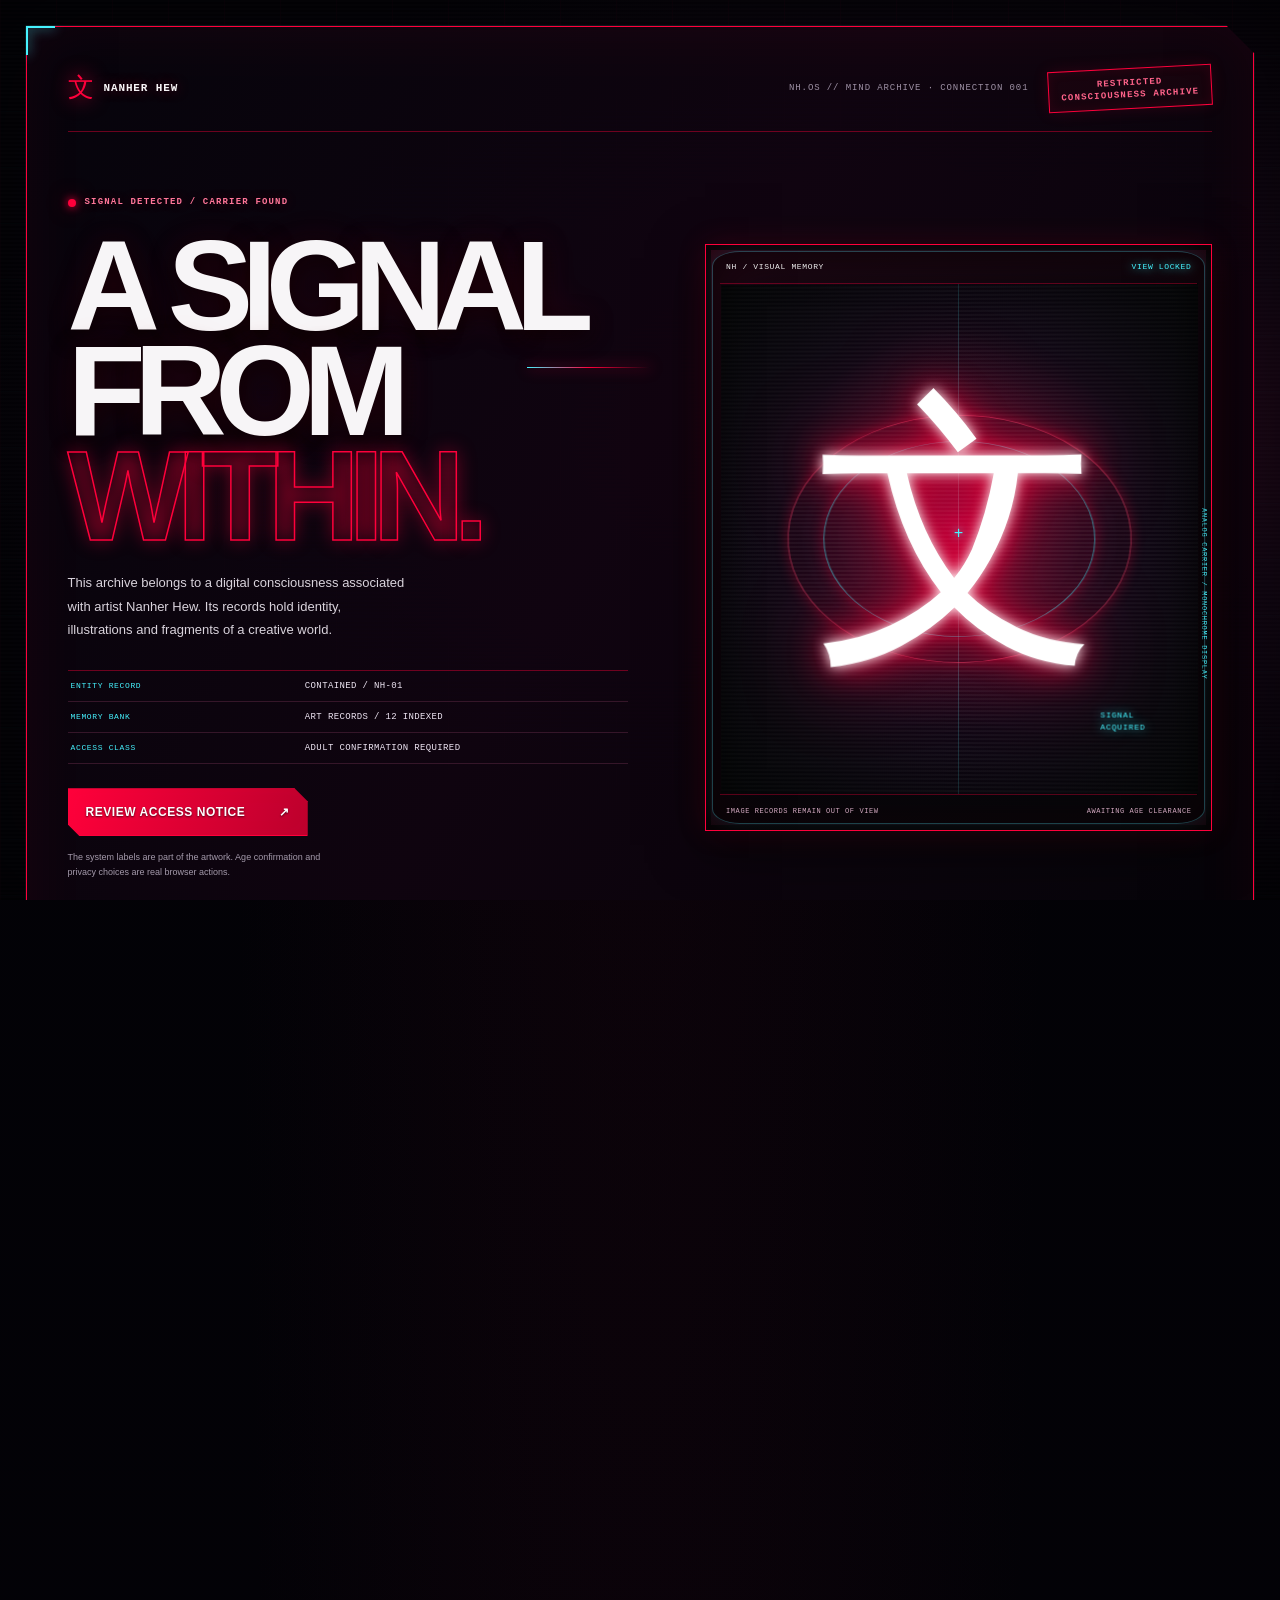
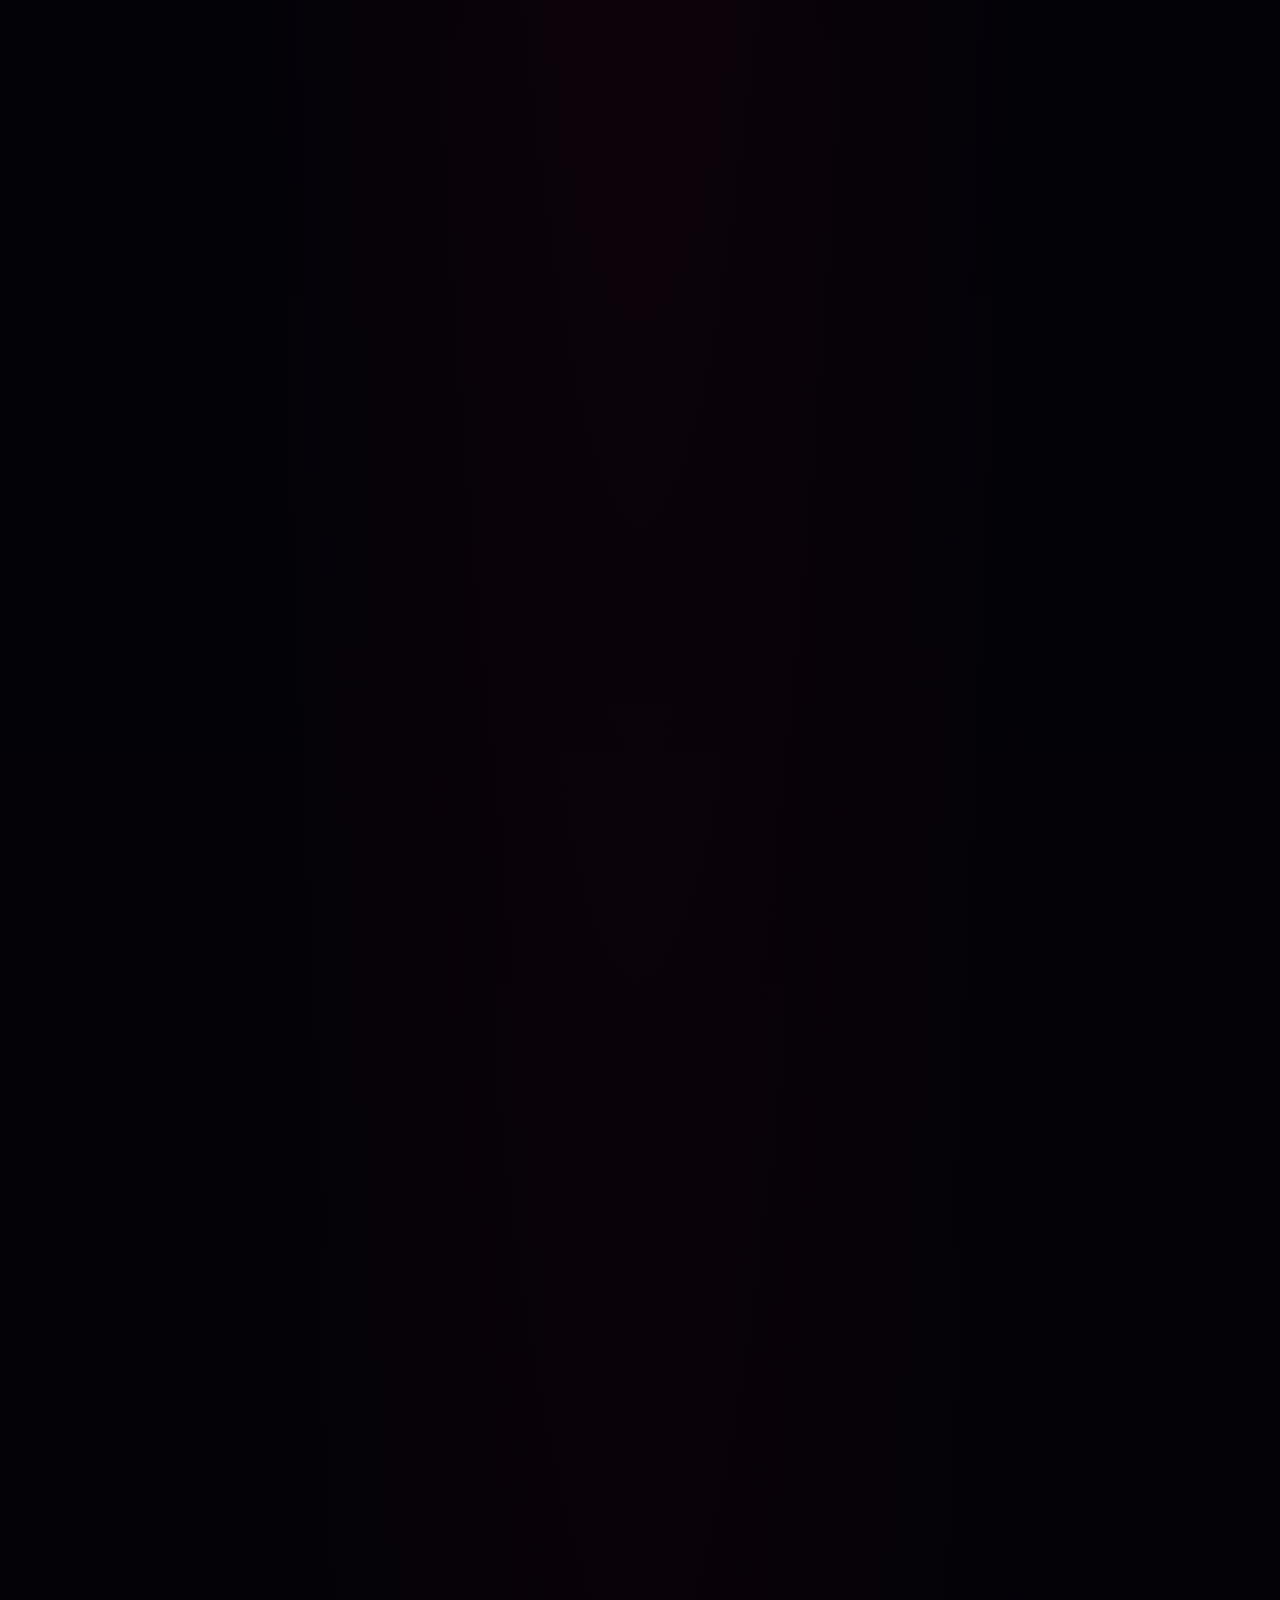
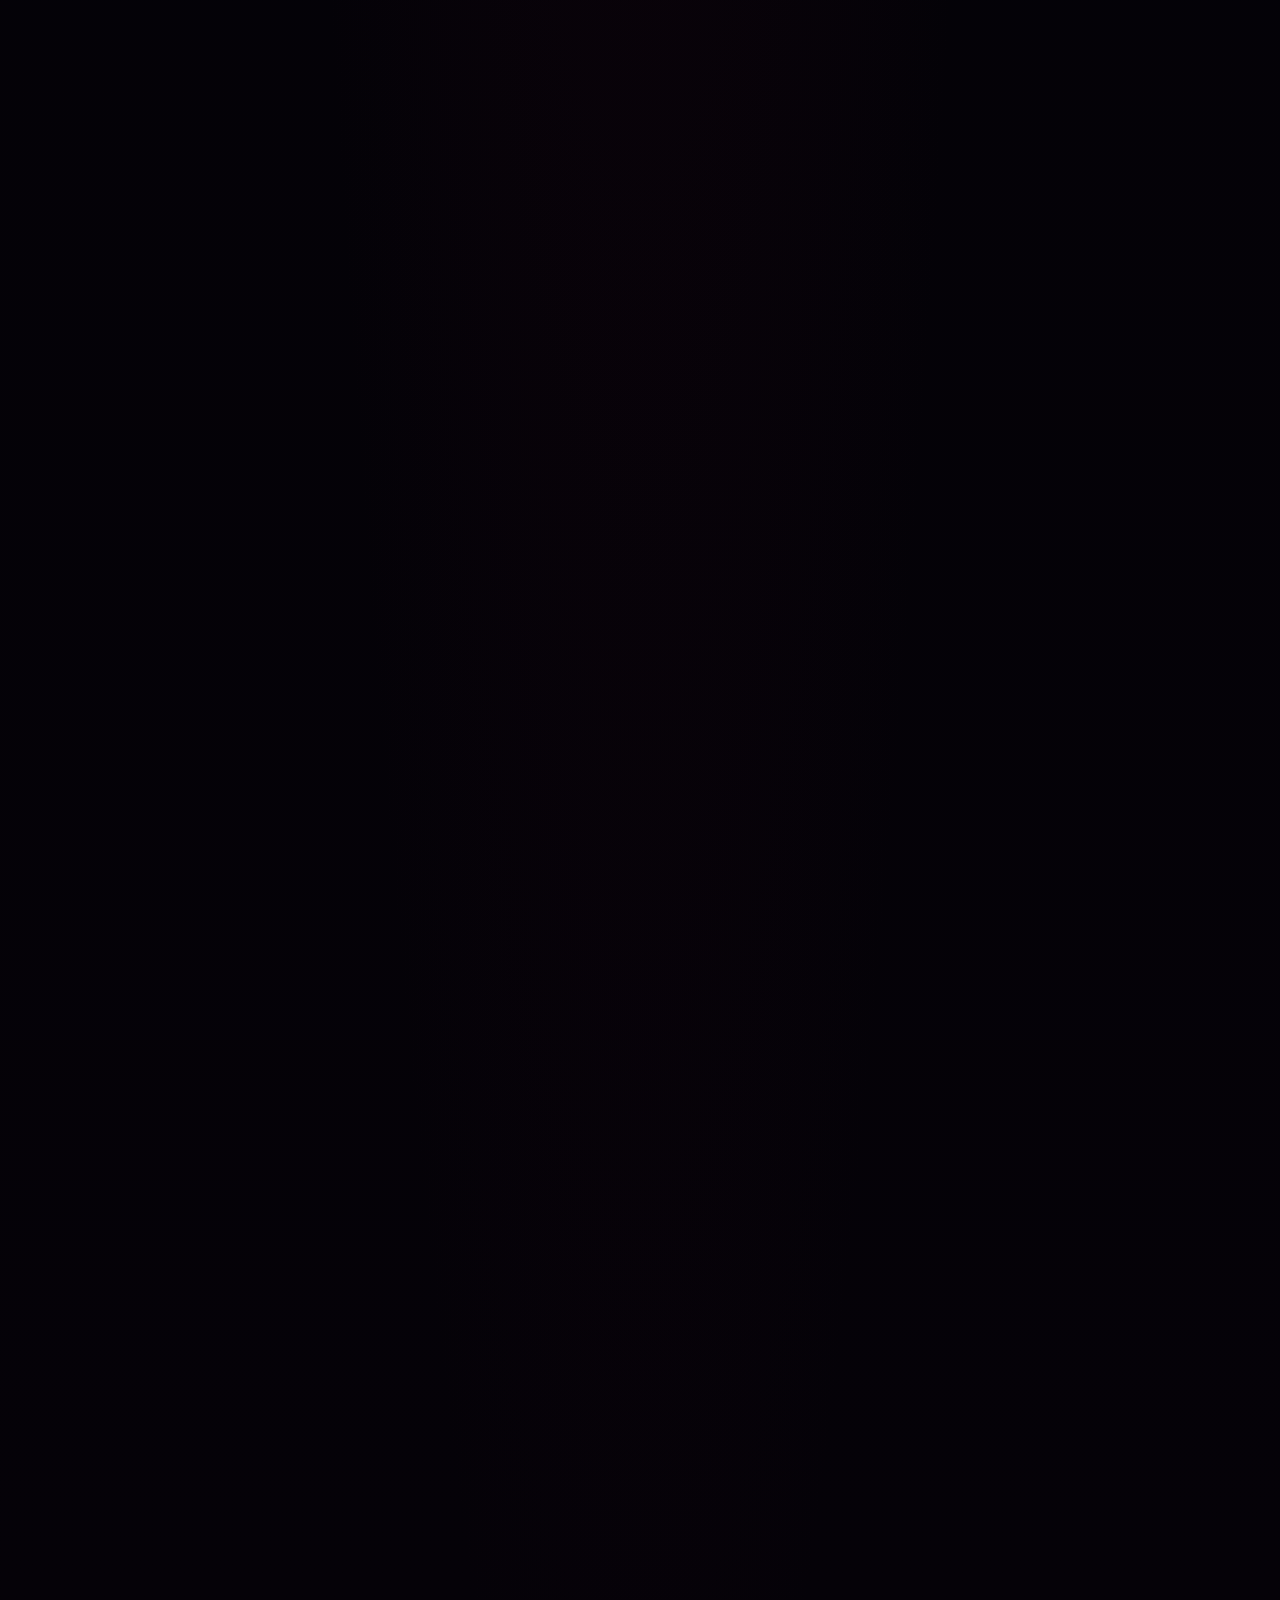
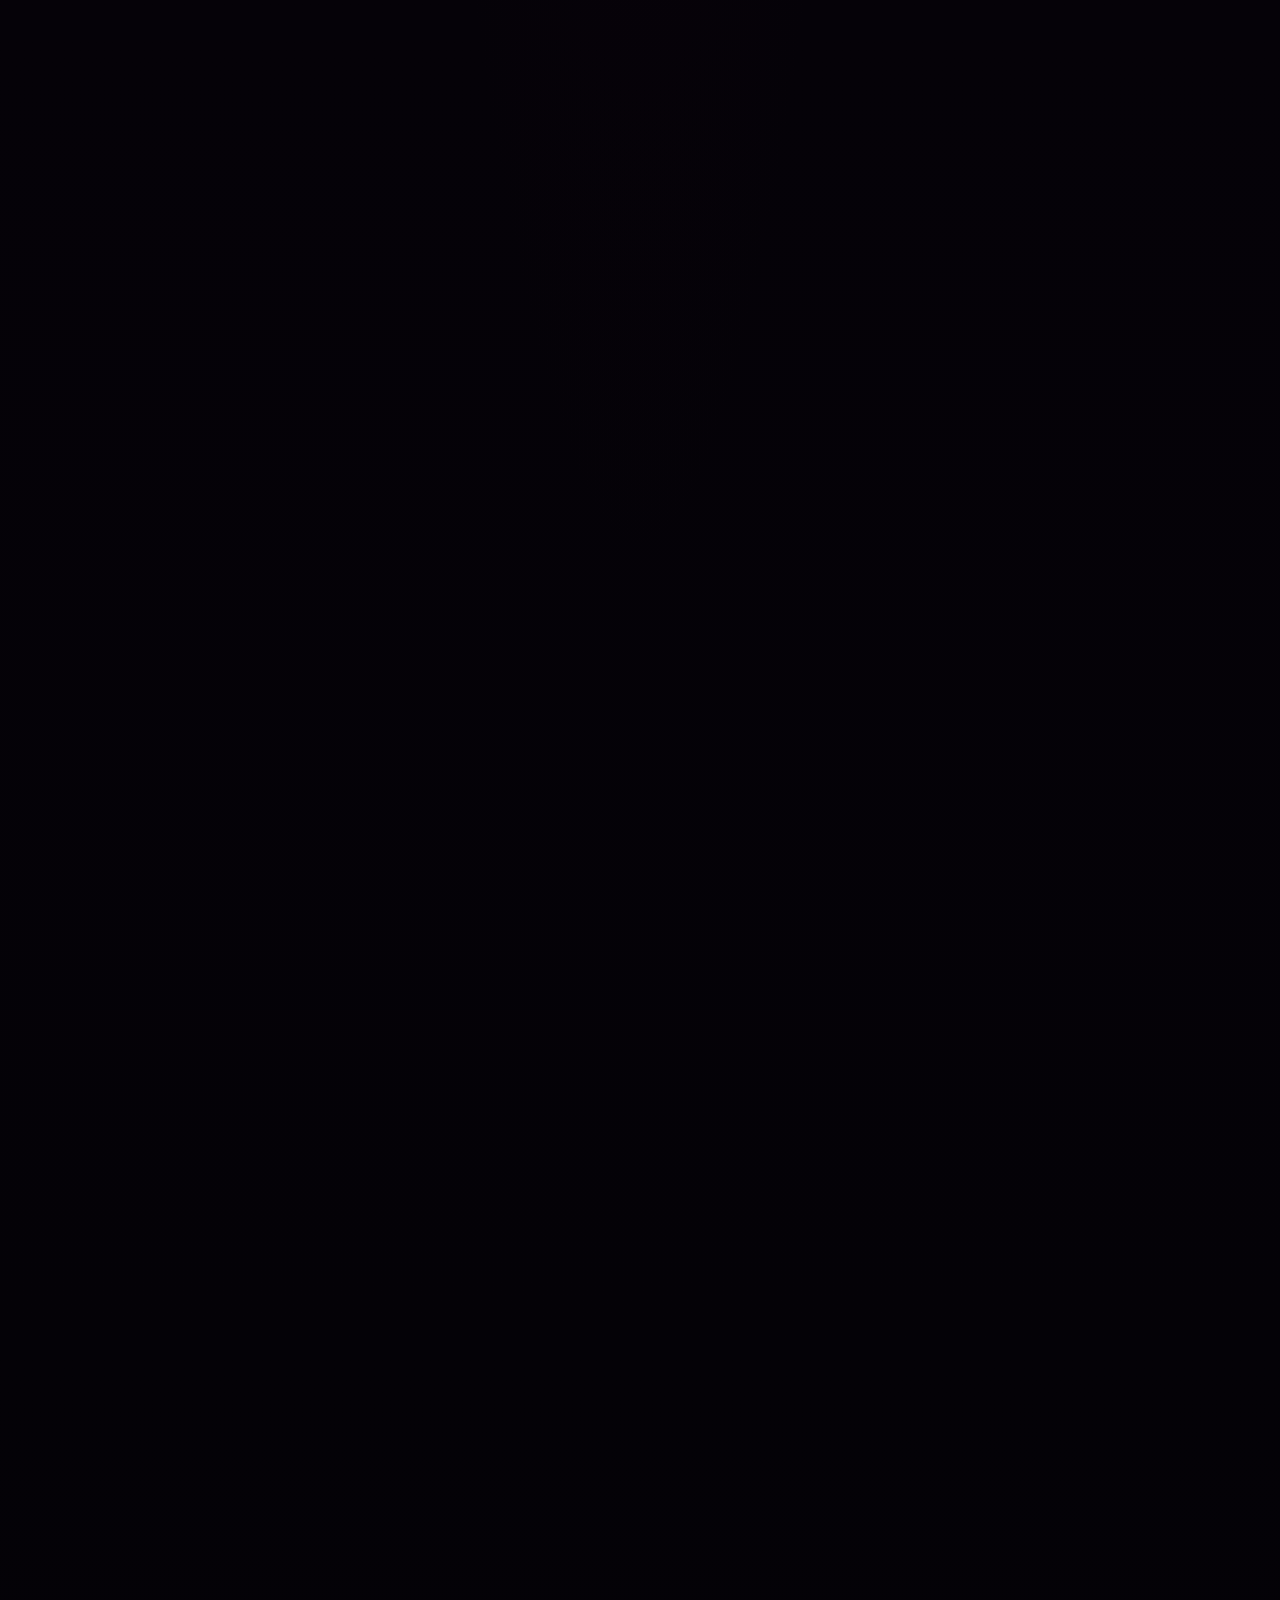
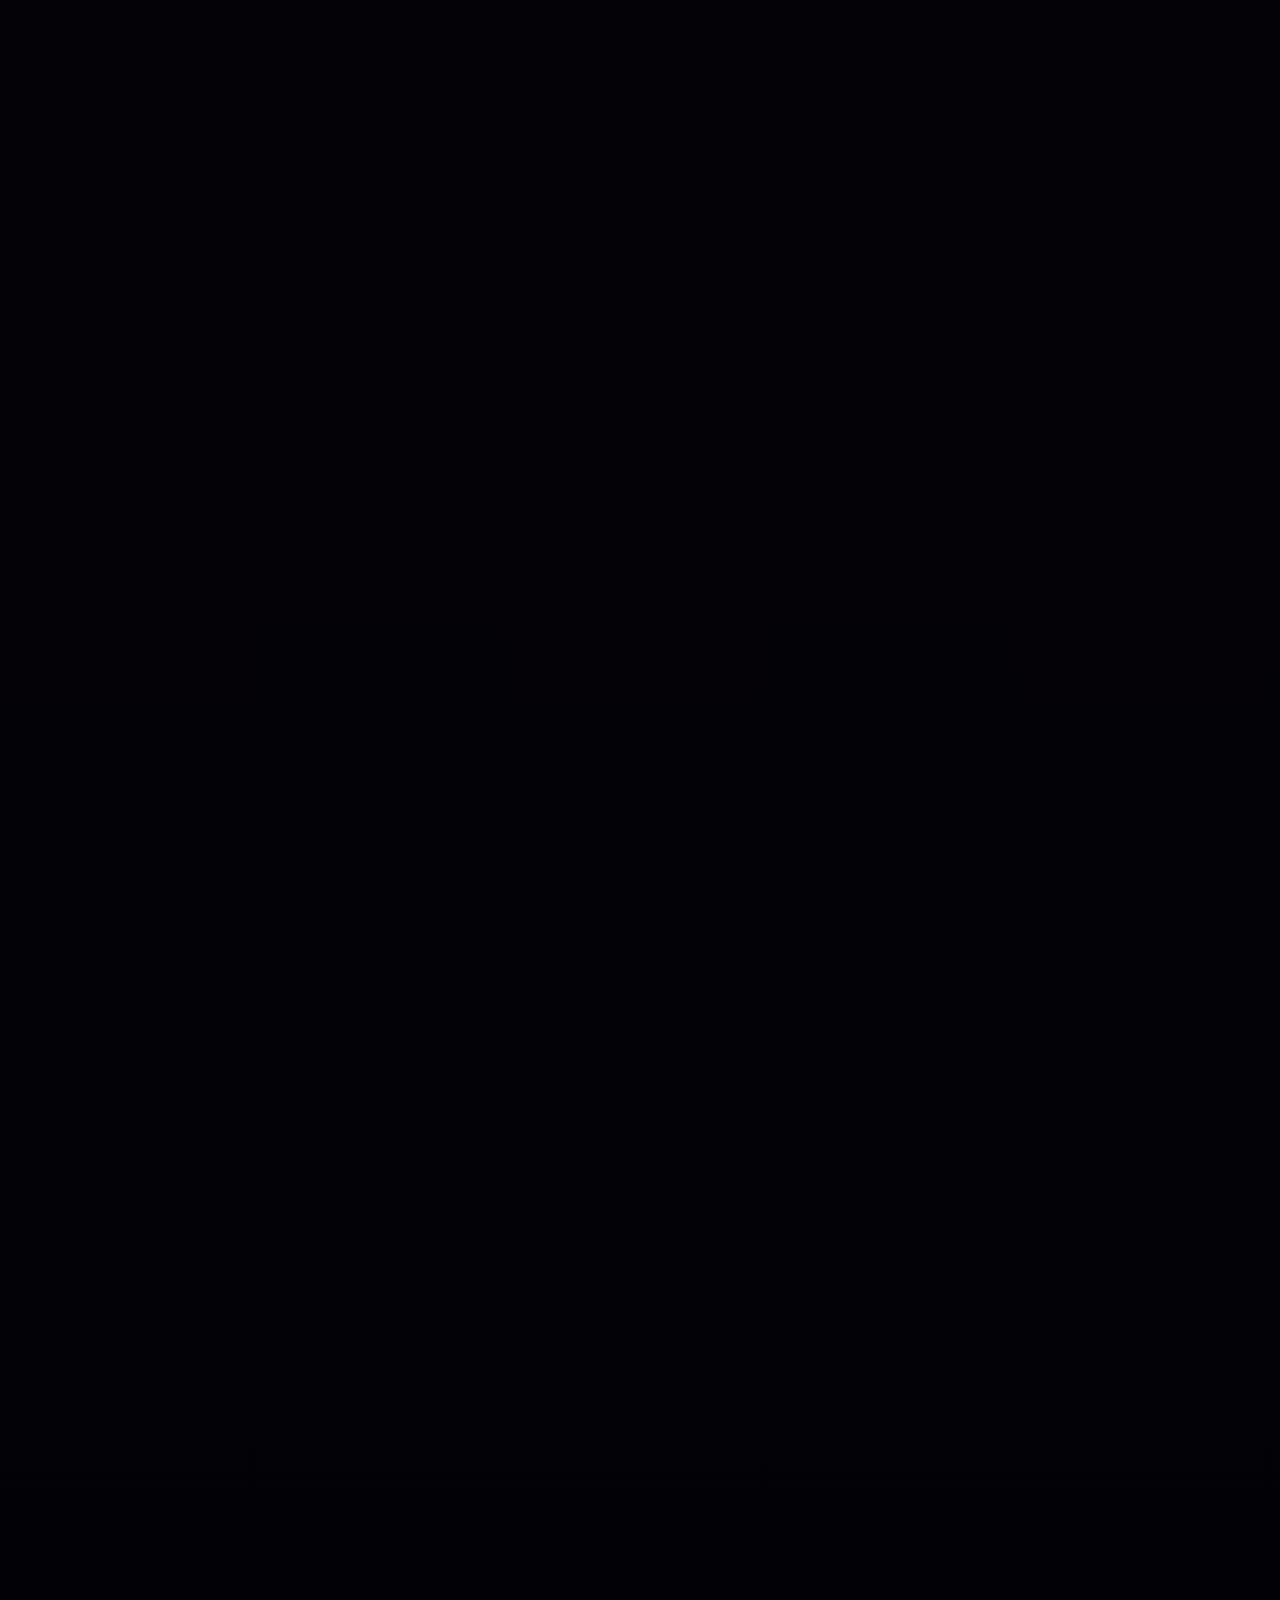
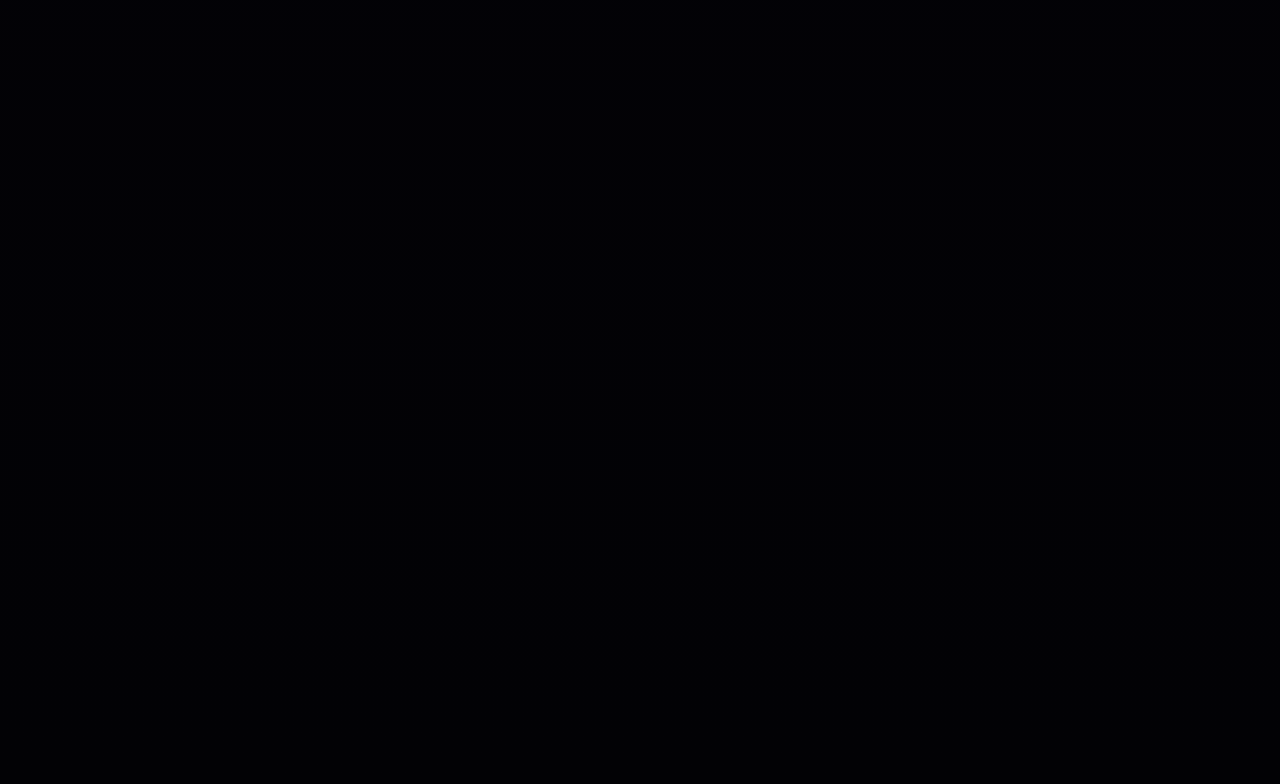
==== commit 90874ae6: "Add files via upload" ====
--- a/index.html
+++ b/index.html
@@ -3,7 +3,7 @@
 <head>
   <meta charset="utf-8">
   <meta name="viewport" content="width=device-width, initial-scale=1, viewport-fit=cover">
-  <meta name="theme-color" content="#11100f">
+  <meta name="theme-color" content="#030307">
   <meta name="color-scheme" content="dark">
   <meta name="description" content="A classified archive interface containing Nanher Hew's visual memories, identity record, works in progress and commission protocol.">
   <meta property="og:type" content="website">
@@ -15,7 +15,7 @@
   <meta name="twitter:card" content="summary_large_image">
   <title>Nanher Hew — Classified Consciousness Archive</title>
   <link rel="icon" href="./arts/hero.PNG" type="image/png">
-  <link rel="preload" as="image" href="./arts/thumbs/01.jpg" fetchpriority="high">
+  <link rel="preload" as="image" href="./arts/hero.PNG" fetchpriority="high">
   <link rel="stylesheet" href="./style.css">
   <script src="./script.js" defer></script>
 </head>
@@ -24,10 +24,10 @@
 
   <section class="access-sequence" id="accessSequence" aria-labelledby="accessTitle">
     <div class="access-sequence__frame">
-      <div class="access-sequence__masthead"><a class="access-sequence__wordmark" href="#accessSequence" aria-label="Nanher Hew classified archive"><span lang="zh" aria-hidden="true">文</span> NANHER HEW</a><span>IN-UNIVERSE RECORD · NH-01 / ACCESS</span><span class="classification-stamp">RESTRICTED<br>CONSCIOUSNESS ARCHIVE</span></div>
+          <div class="access-sequence__masthead"><a class="access-sequence__wordmark" href="#accessSequence" aria-label="Nanher Hew classified archive"><span lang="zh" aria-hidden="true">文</span> NANHER HEW</a><span>NH.OS // MIND ARCHIVE · CONNECTION 001</span><span class="classification-stamp">RESTRICTED<br>CONSCIOUSNESS ARCHIVE</span></div>
       <div class="access-sequence__body">
         <div class="access-sequence__copy">
-          <p class="eyebrow"><span class="signal-mark" aria-hidden="true"></span> SIGNAL DETECTED / CONNECTION AVAILABLE</p>
+          <p class="eyebrow"><span class="signal-mark" aria-hidden="true"></span> SIGNAL DETECTED / CARRIER FOUND</p>
           <h1 id="accessTitle">A SIGNAL<br>FROM <em>WITHIN.</em></h1>
           <p class="access-sequence__dek">This archive belongs to a digital consciousness associated with artist Nanher Hew. Its records hold identity, illustrations and fragments of a creative world.</p>
           <div class="access-sequence__records" aria-label="Access summary">
@@ -45,22 +45,22 @@
           <span class="access-sequence__vertical" aria-hidden="true">ANALOG CARRIER / MONOCHROME DISPLAY</span>
         </div>
       </div>
-      <div class="access-sequence__footer"><span>CLASSIFIED SYSTEM / USER INITIATED CONNECTION</span><span>NO AUTOMATED LOADING SEQUENCE</span></div>
+      <div class="access-sequence__footer"><span>CLASSIFIED SYSTEM / USER INITIATED CONNECTION</span><span>NO SIMULATED LOADING METRICS</span></div>
     </div>
   </section>
 
   <header class="site-header">
     <a class="wordmark" href="#top" aria-label="Nanher Hew, return to the consciousness core"><span class="wordmark__glyph" lang="zh" aria-hidden="true">文</span><span>NANHER HEW <small>NH-01</small></span></a>
-    <div class="system-presence"><span class="system-presence__dot" aria-hidden="true"></span><span>CONSCIOUSNESS / CONTAINED</span><strong id="systemTrace">CORE PRESENT · ACCESS OPEN</strong></div>
+    <div class="system-presence"><span class="system-presence__dot" aria-hidden="true"></span><span>MIND ARCHIVE / LINKED</span><strong id="systemTrace">CORE PRESENT · ACCESS OPEN</strong></div>
     <div class="header-actions">
-      <button id="directoryToggle" class="icon-button" type="button" aria-expanded="false" aria-controls="systemDirectory" aria-label="Open system directory">Directory <span aria-hidden="true">+</span></button>
-      <button id="monitorToggle" class="icon-button" type="button" aria-expanded="false" aria-controls="studioMonitor" aria-label="Open system trace">Trace <span aria-hidden="true">+</span></button>
-      <button id="soundToggle" class="icon-button" type="button" aria-pressed="false" aria-label="Turn ambient audio on">Sound <span class="sound-state">off</span></button>
+      <button id="directoryToggle" class="icon-button" type="button" aria-expanded="false" aria-controls="systemDirectory" aria-label="Open access nodes">[<span aria-hidden="true">+</span>] Access Nodes</button>
+      <button id="monitorToggle" class="icon-button" type="button" aria-expanded="false" aria-controls="studioMonitor" aria-label="Open mind monitor">[<span aria-hidden="true">+</span>] Mind Monitor</button>
+      <button id="soundToggle" class="icon-button" type="button" aria-pressed="false" aria-label="Turn ambient audio on">Audio <span class="sound-state">off</span></button>
     </div>
   </header>
 
   <aside class="system-directory" id="systemDirectory" aria-label="System directory" hidden>
-    <div class="system-directory__header"><div><p class="eyebrow">NH-01 / ROOT</p><strong>Memory structure</strong></div><button id="directoryClose" class="text-button" type="button" aria-label="Close system directory">Close ×</button></div>
+    <div class="system-directory__header"><div><p class="eyebrow">NH.OS / ACCESS NODES</p><strong>Mind address index</strong></div><button id="directoryClose" class="text-button" type="button" aria-label="Close access nodes">×</button></div>
     <nav class="system-directory__nav" aria-label="Explore the contained consciousness">
       <a href="#top" data-route="top"><span>CORE</span><small>Identity record</small></a>
       <a href="#memory-bank" data-route="memory-bank"><span>MEMORY BANK</span><small><b id="directoryWorkCount">12</b> artwork records</small></a>
@@ -71,23 +71,25 @@
       <a href="#commission-protocol" data-route="commission-protocol"><span>COMMISSION PROTOCOL</span><small>Artist services</small></a>
       <a href="#system-documents" data-route="system-documents"><span>SYSTEM DOCUMENTS</span><small>Privacy &amp; terms</small></a>
     </nav>
-    <p class="system-directory__foot">The labels reflect records present in this archive.</p>
+    <p class="system-directory__foot">SELECT A NODE TO SCAN ITS MEMORY REGION.</p>
   </aside>
 
   <aside class="studio-monitor" id="studioMonitor" hidden aria-labelledby="monitorTitle">
-    <div class="studio-monitor__top"><p class="eyebrow" id="monitorTitle">System trace</p><button id="monitorClose" class="text-button" type="button" aria-label="Close system trace">Close ×</button></div>
+    <div class="studio-monitor__top"><p class="eyebrow" id="monitorTitle">MIND MONITOR / SITE SIGNAL</p><button id="monitorClose" class="text-button" type="button" aria-label="Close mind monitor">×</button></div>
+    <div class="monitor-waveform" aria-hidden="true"><span></span><span></span><span></span><span></span><span></span><span></span><span></span><span></span><span></span><span></span><span></span><span></span><span></span><span></span><span></span><span></span><span></span><span></span><span></span><span></span><span></span><span></span><span></span><span></span><span></span></div>
+    <p class="monitor-waveform__label">UI SIGNAL / VISUAL DECORATION</p>
     <div class="monitor-readout"><span>THIS VISIT / LOCAL TIMER</span><strong id="sessionTime">00:00</strong></div>
     <div class="monitor-readout"><span>IDENTITY RECORD</span><strong>NANHER HEW · 2024</strong></div>
     <div class="monitor-volume"><div><label for="musicVolume">AMBIENT LEVEL</label><output id="musicVolumeValue" for="musicVolume">18%</output></div><input id="musicVolume" type="range" min="0" max="100" step="1" value="18" aria-label="Ambient audio volume"></div>
-    <p>The trace reflects actions inside this page. It does not measure the artist or send activity data elsewhere.</p>
+    <p>The route and local timer reflect this visit only. The signal is visual decoration; nothing measures the artist or sends activity data elsewhere.</p>
     <button id="motionToggle" class="text-button" type="button" aria-pressed="false">Try a gentle tilt effect</button>
   </aside>
 
   <main id="main">
     <section class="intro" id="top" aria-labelledby="introTitle" data-section="top">
       <div class="intro__art">
-        <img id="heroPortrait" src="./arts/thumbs/01.jpg" alt="Portrait illustration by Nanher Hew, with a deep blue background" fetchpriority="high" decoding="async">
-        <div class="intro__art-index"><span>01</span><span>SELECTED WORK</span><span class="signal-mark" aria-hidden="true"></span></div>
+        <img id="heroPortrait" src="./arts/hero.PNG" alt="Original character illustration by Nanher Hew, a broad smiling figure raising one arm" fetchpriority="high" decoding="async">
+        <div class="intro__art-index"><span>文</span><span>CORE IMAGE / IDENTITY RECORD</span><span class="signal-mark" aria-hidden="true"></span></div>
         <span class="intro__art-note" aria-hidden="true">文</span>
       </div>
       <div class="intro__copy">
@@ -303,6 +305,7 @@
   <audio id="ambientMusic" src="./arts/ambient.mp3" preload="none" loop></audio>
   <div class="crt-layer" aria-hidden="true"></div>
   <div class="signal-interference" id="signalInterference" aria-hidden="true"></div>
+  <div class="cursor-reticle" id="cursorReticle" aria-hidden="true"><span></span></div>
   <div class="visually-hidden" id="announcer" aria-live="polite"></div>
   <noscript><p class="noscript-note">JavaScript is needed for the age notice, artwork filters and full-size viewer. Please continue only if you are 18 or older.</p></noscript>
 </body>
--- a/style.css
+++ b/style.css
@@ -612,4 +612,313 @@
 @media (prefers-reduced-motion: reduce) {
   .signal-interference.is-active, .access-sequence.is-transitioning .access-sequence__frame { animation: none !important; }
 }
+
+/* NH.OS // cybernetic mind archive. The artwork is the signal; the HUD frames it. */
+:root {
+  --ink: #f7f5f7;
+  --ink-soft: #d9d3dc;
+  --muted: #9e91a5;
+  --canvas: #030307;
+  --canvas-raised: #0b0810;
+  --canvas-deep: #000103;
+  --line: #371321;
+  --red: #ff003b;
+  --red-deep: #a70029;
+  --orange: #ff6b1a;
+  --cyan: #46f3ff;
+  --display: "Arial Black", "Franklin Gothic Heavy", Impact, sans-serif;
+  --body: "Segoe UI", Arial, sans-serif;
+  --mono: Consolas, "Courier New", monospace;
+}
+html { scroll-padding-top: 76px; background: #020206; }
+body { background: #020206; background-image: radial-gradient(ellipse at 50% -20%, #3b081c40, transparent 48%), linear-gradient(180deg,#020206,#050208 55%,#020205); color: var(--ink); }
+button:focus-visible, a:focus-visible, input:focus-visible, select:focus-visible { outline: 2px solid var(--cyan); outline-offset: 4px; box-shadow: 0 0 15px #46f3ff44; }
+.eyebrow { color: var(--red); text-shadow: 0 0 12px #ff003b48; }
+.signal-mark { background: var(--red); box-shadow: 0 0 8px var(--red), 0 0 20px #ff003b88; animation: signal-beat 2.4s ease-in-out infinite; }
+@keyframes signal-beat { 0%,100% { opacity: .72; box-shadow: 0 0 5px var(--red), 0 0 12px #ff003b55; } 50% { opacity: 1; box-shadow: 0 0 9px var(--red), 0 0 24px #ff003bcc; } }
+.button, .icon-button, .filter-chip, .view-choice { border-radius: 0; }
+.button { position: relative; overflow: hidden; border-color: var(--red); background: #12040a; box-shadow: inset 0 0 18px #ff003b10, 0 0 0 #ff003b00; text-transform: uppercase; letter-spacing: .045em; clip-path: polygon(0 0,calc(100% - 13px) 0,100% 13px,100% 100%,12px 100%,0 calc(100% - 12px)); }
+.button::before { position: absolute; top: -50%; bottom: -50%; left: -35%; width: 22%; transform: rotate(18deg); background: linear-gradient(90deg,transparent,#fff5,transparent); content: ""; transition: left .48s ease; pointer-events: none; }
+.button:hover { transform: translateY(-2px); box-shadow: 0 0 18px #ff003b55, inset 0 0 24px #ff003b20; }
+.button:hover::before { left: 125%; }
+.button--fill { border-color: var(--red); background: linear-gradient(110deg,#ff003b,#bc002d); color: #fff; text-shadow: 0 1px 2px #4f0018; }
+.button--fill:hover { background: linear-gradient(110deg,#ff315e,#ed1647); }
+.button--quiet { border-color: #5b3946; background: #09060b; }
+.text-link { border-color: var(--red); text-transform: uppercase; letter-spacing: .04em; }
+.text-button, .footer-button { color: #c6b8c8; text-transform: uppercase; letter-spacing: .07em; }
+.site-header { position: fixed; z-index: 90; top: 0; right: 0; left: 0; display: grid; grid-template-columns: auto minmax(170px,1fr) auto; min-height: 66px; gap: clamp(10px,2vw,26px); padding: 8px clamp(14px,3.2vw,48px); border-bottom: 1px solid #ff003b4c; background: linear-gradient(90deg,#050208f5,#0b050df2 45%,#030408f7); box-shadow: 0 6px 30px #000b, 0 1px #46f3ff12; backdrop-filter: blur(14px) saturate(1.3); }
+.site-header::after { position: absolute; right: 0; bottom: -1px; left: 0; height: 1px; background: linear-gradient(90deg,transparent,var(--red) 18%,var(--cyan) 52%,var(--red) 82%,transparent); opacity: .45; content: ""; }
+.wordmark { color: #fff; text-shadow: 0 0 12px #ff003b50; }
+.wordmark__glyph { color: var(--red); text-shadow: 0 0 12px #ff003b99; }
+.system-presence { text-transform: uppercase; letter-spacing: .13em; }
+.system-presence__dot { background: var(--cyan); box-shadow: 0 0 8px var(--cyan),0 0 18px #46f3ff88; }
+.system-presence strong { color: #ff8eae; text-shadow: 0 0 10px #ff003b44; }
+.header-actions { gap: 6px; }
+.icon-button { min-height: 36px; border-color: #562032; background: #08050b; color: #e8dce9; text-transform: uppercase; letter-spacing: .035em; box-shadow: inset 0 0 10px #ff003b0c; clip-path: polygon(0 0,calc(100% - 8px) 0,100% 8px,100% 100%,0 100%); }
+.icon-button:hover, .icon-button[aria-expanded="true"], .icon-button[aria-pressed="true"] { border-color: var(--red); background: #210612; color: #fff; box-shadow: 0 0 15px #ff003b36, inset 0 0 12px #ff003b24; }
+.icon-button span { color: var(--cyan); }
+.system-directory { position: fixed; z-index: 110; top: 76px; right: auto; bottom: auto; left: clamp(10px,3.2vw,48px); display: block; width: min(390px,calc(100vw - 20px)); max-height: min(76dvh,690px); overflow: auto; padding: 14px; border: 1px solid #ff003b; background: linear-gradient(145deg,#08060cf5,#050308f2 72%,#10030af5); box-shadow: 0 0 0 1px #ff003b1e, 0 0 28px #ff003b26, 14px 16px 0 #0009; backdrop-filter: blur(18px) saturate(1.4); }
+.system-directory::before { position: absolute; inset: 4px; border: 1px solid #46f3ff1e; content: ""; pointer-events: none; }
+.system-directory__header { position: relative; align-items: center; padding: 4px 5px 12px; border-bottom-color: #ff003b66; }
+.system-directory__header strong { font: 700 12px var(--mono); letter-spacing: .07em; text-transform: uppercase; }
+.system-directory__nav { position: relative; gap: 4px; padding: 11px 0; counter-reset: mind-node; }
+.system-directory__nav a { position: relative; grid-template-columns: 1fr; gap: 5px; padding: 11px 10px 10px 14px; border: 1px solid transparent; border-left: 2px solid #3b1b2b; background: linear-gradient(90deg,#ff003b08,transparent 72%); clip-path: polygon(0 0,calc(100% - 10px) 0,100% 10px,100% 100%,0 100%); counter-increment: mind-node; }
+.system-directory__nav a > span { color: #fff; font: 700 10px var(--mono); letter-spacing: .1em; }
+.system-directory__nav a > span::before { display: inline-block; width: 31px; color: var(--cyan); content: "0" counter(mind-node) " /"; font-weight: 400; }
+.system-directory__nav a small { padding-left: 31px; color: #a99baa; font-size: 9px; }
+.system-directory__nav a:hover, .system-directory__nav a.is-active { border-color: #ff003b35; border-left-color: var(--red); background: linear-gradient(90deg,#ff003b22,#46f3ff08 62%,transparent); box-shadow: inset 0 0 18px #ff003b0e, 0 0 16px #ff003b15; }
+.system-directory__foot { position: relative; color: #8d7f8e; font: 8px/1.6 var(--mono); letter-spacing: .1em; }
+.studio-monitor { position: fixed; z-index: 110; top: 76px; right: clamp(10px,3.2vw,48px); left: auto; width: min(340px,calc(100vw - 20px)); max-height: calc(100dvh - 88px); overflow: auto; padding: 15px; border: 1px solid #ff003b; background: linear-gradient(160deg,#09070df5,#030408f4); box-shadow: 0 0 25px #ff003b23, -12px 14px 0 #0009; backdrop-filter: blur(16px); }
+.studio-monitor::before { position: absolute; inset: 4px; border: 1px solid #46f3ff16; content: ""; pointer-events: none; }
+.studio-monitor__top, .monitor-readout, .monitor-volume, .studio-monitor > p, .studio-monitor > button { position: relative; }
+.studio-monitor__top { padding-bottom: 10px; border-bottom: 1px solid #ff003b4d; }
+.studio-monitor__top .eyebrow { font-size: 9px; }
+.monitor-waveform { position: relative; display: grid; height: 66px; grid-template-columns: repeat(25,1fr); align-items: center; gap: 3px; overflow: hidden; margin-top: 12px; padding: 7px; border: 1px solid #381729; background: linear-gradient(0deg,transparent 49%,#46f3ff18 50%,transparent 51%),linear-gradient(90deg,#08060b,#10040b); }
+.monitor-waveform::after { position: absolute; inset: 0; background: linear-gradient(90deg,transparent,#ff003b12,transparent); content: ""; animation: waveform-scan 4.8s linear infinite; }
+.monitor-waveform span { height: var(--wave-h,32%); background: linear-gradient(0deg,var(--red),var(--orange) 58%,var(--cyan)); box-shadow: 0 0 8px #ff003b55; opacity: .78; animation: signal-bars var(--wave-speed,1.1s) ease-in-out infinite alternate; animation-delay: var(--wave-delay,0s); transform-origin: center; }
+.monitor-waveform span:nth-child(5n + 1) { --wave-h:68%; --wave-delay:-.32s; --wave-speed:1.25s; }
+.monitor-waveform span:nth-child(5n + 2) { --wave-h:38%; --wave-delay:-.81s; --wave-speed:.86s; }
+.monitor-waveform span:nth-child(5n + 3) { --wave-h:91%; --wave-delay:-.53s; --wave-speed:1.42s; }
+.monitor-waveform span:nth-child(5n + 4) { --wave-h:51%; --wave-delay:-1.04s; --wave-speed:1.05s; }
+.monitor-waveform span:nth-child(5n) { --wave-h:26%; --wave-delay:-.17s; --wave-speed:1.58s; }
+@keyframes signal-bars { to { transform: scaleY(.38); opacity: .42; } }
+@keyframes waveform-scan { from { transform: translateX(-100%); } to { transform: translateX(100%); } }
+.monitor-waveform__label { margin: 5px 0 2px !important; color: var(--cyan) !important; font: 7px var(--mono) !important; letter-spacing: .12em; }
+.monitor-readout { border-bottom-color: #382332; }
+.monitor-readout span, .monitor-volume label { color: #a99aaa; }
+.monitor-readout strong, .monitor-volume output { color: var(--cyan); text-shadow: 0 0 10px #46f3ff4d; }
+.studio-monitor > p:not(.eyebrow) { color: #aa9eac; font-size: 10px; }
+.studio-monitor .text-button { border-bottom: 1px solid #ff003b7c; }
+main, .site-footer { margin-left: 0; }
+.page-section { scroll-margin-top: 82px; }
+.intro { position: relative; display: block; width: 100%; max-width: none; min-height: min(900px,calc(100svh - 66px)); height: calc(100svh - 66px); margin: 0; padding: 0; overflow: hidden; isolation: isolate; background: radial-gradient(ellipse at 73% 56%,#4007184d,transparent 38%),radial-gradient(ellipse at 25% 40%,#130815,transparent 54%),#020206; }
+.intro::before { position: absolute; z-index: 0; inset: -78px; will-change: transform; background: linear-gradient(90deg,#ff003b0d 1px,transparent 1px),linear-gradient(0deg,#ff003b0c 1px,transparent 1px); background-size: 78px 78px; mask-image: radial-gradient(ellipse at 55% 50%,#000 8%,transparent 78%); opacity: .36; content: ""; animation: grid-drift 34s linear infinite; pointer-events: none; }
+.intro::after { position: absolute; z-index: 0; inset: 66px 0 0; background: linear-gradient(90deg,#020206 0%,#020206d9 25%,transparent 68%),linear-gradient(0deg,#020206 0%,transparent 38%); content: ""; pointer-events: none; }
+@keyframes grid-drift { to { transform: translate3d(78px,0,0); } }
+.intro__art { position: absolute; z-index: 1; top: 0; right: 0; bottom: 0; width: min(76vw,1180px); min-height: 0; overflow: visible; background: transparent; }
+.intro__art::before { position: absolute; z-index: 2; top: 0; right: 0; left: 0; height: 2px; will-change: transform; background: linear-gradient(90deg,transparent,#46f3ff55 20%,#fff 56%,#ff003b 82%,transparent); box-shadow: 0 0 12px #ff003b,0 0 38px #46f3ff55; content: ""; animation: image-scan 9s ease-in-out infinite; pointer-events: none; }
+@keyframes image-scan { 0%,9% { transform: translate3d(0,-15vh,0); opacity: 0; } 15% { opacity: .82; } 78% { opacity: .45; } 92%,100% { transform: translate3d(0,105vh,0); opacity: 0; } }
+.intro__art::after { position: absolute; z-index: 1; inset: 0; height: auto; background: linear-gradient(90deg,#020206 0%,#0202065c 19%,transparent 48%),linear-gradient(0deg,#020206 0%,transparent 31%); content: ""; pointer-events: none; }
+.intro__art img { position: absolute; right: 0; bottom: 0; width: 100%; height: 100%; min-height: 0; object-fit: contain; object-position: right bottom; filter: contrast(1.08) saturate(1.08) drop-shadow(0 0 20px #ff003b20); mask-image: linear-gradient(90deg,transparent 0%,#000 23%); transition: filter .35s ease, transform .65s cubic-bezier(.2,.7,.2,1); }
+.intro__art img:hover { filter: contrast(1.12) saturate(1.18) drop-shadow(0 0 35px #ff003b50); }
+.intro__art-index { z-index: 3; left: auto; right: clamp(20px,5vw,70px); bottom: 30px; justify-content: flex-end; color: #d4cbd7; text-shadow: 0 1px 8px #000; }
+.intro__art-index span:first-child { color: var(--cyan); font: 22px Georgia,serif; text-shadow: 0 0 12px #46f3ff99; }
+.intro__art-note { z-index: 2; top: 18%; right: 22%; left: auto; color: #ff003b37; font: clamp(90px,15vw,230px)/1 Georgia,serif; text-shadow: 0 0 45px #ff003b5c; }
+.intro__copy { position: absolute; z-index: 3; top: 48%; left: clamp(24px,7vw,128px); display: flex; width: min(68%,900px); min-height: 0; transform: translateY(-50%); padding: 20px 0; }
+.intro__copy .eyebrow { color: #ff799b; font-size: 10px; letter-spacing: .18em; }
+.intro h1 { position: relative; margin: 18px 0 0; font: 900 clamp(92px,13.6vw,202px)/.79 var(--display); letter-spacing: -.095em; text-shadow: 0 7px 24px #000d; }
+.intro h1 em { color: transparent; -webkit-text-stroke: 1.5px var(--red); text-shadow: 0 0 18px #ff003b4d,0 0 46px #ff6b1a30; }
+.intro__period { color: var(--cyan); text-shadow: 0 0 22px #46f3ff85; }
+.intro__dek { max-width: 38ch; margin: 22px 0 0; color: #ded5e0; font-size: clamp(13px,1.15vw,16px); line-height: 1.7; text-shadow: 0 2px 6px #000; }
+.intro__links { margin-top: 22px; gap: 12px 19px; }
+.intro__aside { max-width: 680px; margin-top: 24px; padding-top: 14px; border-top: 1px solid #ff003b3f; color: #9f8fa2; font-size: 8px; letter-spacing: .12em; }
+.intro__aside b { color: var(--cyan); text-shadow: 0 0 10px var(--cyan); }
+.intro__vertical { z-index: 4; right: 18px; bottom: 40%; color: #46f3ff8a; text-shadow: 0 0 9px #46f3ff6b; }
+.work-section { position: relative; border-top: 1px solid #ff003b63; background: radial-gradient(ellipse at 50% 0,#2907166b,transparent 44%),linear-gradient(180deg,#06040a,#030307 50%,#070309); }
+.work-section::before, .thought-section::before, .process-section::before, .commission-section::before, .contact-section::before, .system-documents::before { position: absolute; top: 0; left: clamp(18px,6vw,94px); width: min(190px,28vw); height: 1px; background: linear-gradient(90deg,var(--red),var(--cyan),transparent); box-shadow: 0 0 12px #ff003b6b; content: ""; }
+.section-head h2, .about-section h2, .contact-section h2 { text-shadow: 0 0 24px #ff003b16; }
+.section-head h2 em, .about-section h2 em, .contact-section h2 em { -webkit-text-stroke: 1px var(--red); text-shadow: 0 0 15px #ff003b56; }
+.section-head__note { color: #a99bac; }
+.work-tools { padding: 11px 13px; border: 1px solid #381729; background: #06050ae0; box-shadow: inset 0 0 24px #ff003b08; }
+.filter-chip { border-color: #432033; background: #08060b; color: #c8bbcc; text-transform: uppercase; font: 9px var(--mono); letter-spacing: .06em; clip-path: polygon(0 0,calc(100% - 7px) 0,100% 7px,100% 100%,0 100%); }
+.filter-chip:hover, .filter-chip.is-active { border-color: var(--red); background: linear-gradient(110deg,#390719,#140913); box-shadow: 0 0 13px #ff003b30, inset 0 0 12px #ff003b10; }
+.work-count { color: var(--cyan); text-shadow: 0 0 8px #46f3ff44; }
+.archive-search { border-color: #472033; background: #07050bea; box-shadow: 0 0 18px #ff003b0a; }
+.archive-search label { color: var(--cyan); text-shadow: 0 0 10px #46f3ff44; }
+.archive-search input { border-color: #4d2035; background: #020206; }
+.archive-search input:focus { border-color: var(--cyan); box-shadow: 0 0 14px #46f3ff2b; }
+.work-view-controls { border-color: #492035; }
+.work-view-controls > span { color: var(--cyan); }
+.view-choice { text-transform: uppercase; font: 9px var(--mono); letter-spacing: .06em; }
+.view-choice:hover, .view-choice.is-active { border-color: #ff003b7a; background: #ff003b15; color: #fff; box-shadow: 0 0 11px #ff003b19; }
+.memory-map__canvas { border-color: #5a1a34; background: radial-gradient(ellipse at 52% 48%,#39091d 0,#120611 41%,#030407 100%); }
+.memory-map__canvas::before { background: linear-gradient(90deg,#46f3ff10 1px,transparent 1px),linear-gradient(0deg,#ff003b0c 1px,transparent 1px); background-size: 44px 44px; }
+.memory-map__line { stroke-opacity: .78; filter: drop-shadow(0 0 2px var(--thread-color)); }
+.memory-node { border-color: #6b2740; background: #050309ed; box-shadow: 0 0 18px #ff003b21; clip-path: polygon(0 0,calc(100% - 9px) 0,100% 9px,100% 100%,0 100%); }
+.memory-node:hover, .memory-node:focus-visible, .memory-node.is-thread-active { border-color: var(--cyan); box-shadow: 0 0 19px #46f3ff38,0 0 25px #ff003b20; }
+.memory-map__glyph { color: #ff003b19; text-shadow: 0 0 36px #ff003b2d; }
+.art-grid { gap: clamp(10px,1.3vw,19px); }
+.art-card { position: relative; border: 1px solid #492034; background: #06050a; box-shadow: 0 7px 25px #0009; transition: transform .24s ease,border-color .2s ease,box-shadow .22s ease; }
+.art-card::before, .art-card::after { position: absolute; z-index: 2; width: 17px; height: 17px; border-color: var(--cyan); border-style: solid; content: ""; opacity: .58; pointer-events: none; transition: opacity .18s ease,width .18s ease,height .18s ease; }
+.art-card::before { top: 5px; left: 5px; border-width: 1px 0 0 1px; }
+.art-card::after { right: 5px; bottom: 5px; border-width: 0 1px 1px 0; }
+.art-card:hover, .art-card:focus-visible { z-index: 3; transform: translateY(-5px) scale(1.012); border-color: var(--red); box-shadow: 0 0 0 1px #ff003b30,0 0 25px #ff003b38,0 16px 32px #000b; }
+.art-card:hover::before, .art-card:hover::after, .art-card:focus-visible::before, .art-card:focus-visible::after { width: 27px; height: 27px; opacity: 1; }
+.art-card img { transition: filter .3s ease,transform .5s cubic-bezier(.2,.65,.25,1); }
+.art-card:hover img { filter: contrast(1.08) saturate(1.15); transform: scale(1.025); }
+.art-card__caption { background: linear-gradient(0deg,#050308f5,#050308c9 75%,transparent); }
+.art-card__title { text-shadow: 0 1px 8px #000; }
+.art-card__meta { color: #8edfe4; }
+.about-section { position: relative; }
+.about-section__art { border: 1px solid #4a1c34; background: radial-gradient(ellipse,#220b19,#020206); box-shadow: 0 0 30px #ff003b13; }
+.about-section__art img { filter: drop-shadow(0 0 17px #ff003b2b); }
+.about-section__stamp { background: linear-gradient(110deg,var(--red),#a4002c); color: #fff; box-shadow: 0 0 20px #ff003b39; clip-path: polygon(0 0,100% 0,100% 82%,88% 100%,0 100%); }
+.about-facts { border-color: #512039; }
+.about-facts span { color: var(--cyan); }
+.thought-section, .process-section, .commission-section, .contact-section, .system-documents, .access-control { position: relative; border-color: #4a1930; background: radial-gradient(ellipse at 80% 15%,#2407145e,transparent 38%),#040308; }
+.thought-archive__header { border-color: #4c1b31; }
+.thought-archive__count { color: var(--cyan); }
+.thought-archive__glyph { color: #ff003b25; text-shadow: 0 0 45px #ff003b53; }
+.thought-archive h2 em, .system-documents h2 em, .access-control h2 em { -webkit-text-stroke-color: var(--red); text-shadow: 0 0 14px #ff003b44; }
+.process-record { border-color: #4b1b32; background: linear-gradient(120deg,#0d0810,#050409); box-shadow: inset 0 0 18px #ff003b0b; }
+.process-record:hover, .process-record:focus-visible { border-color: var(--cyan); box-shadow: 0 0 20px #46f3ff20, inset 0 0 22px #ff003b14; }
+.process-record__details small, .process-record__open { color: #9c8da1; }
+.price-card { border-color: #522037; background: linear-gradient(150deg,#0c0810,#050408); box-shadow: 0 0 22px #ff003b0a; }
+.price-card__heading, .social-list__heading { border-bottom-color: #8c1231; color: #d8c9dc; }
+.price-row { border-color: #331c2a; }
+.price-row strong, .estimate__total strong { color: #ff6b86; text-shadow: 0 0 13px #ff003b47; }
+.price-card__foot { border-top-color: #462033; }
+.price-card__foot strong { color: var(--cyan); }
+.commission-sample { border-color: #4e2038; background: #050409; }
+.estimate { border-color: #4a1e36; background: linear-gradient(130deg,#100711,#060509 70%,#10040c); box-shadow: inset 0 0 35px #ff003b09,0 0 28px #ff003b0e; }
+.estimate__form select, .estimate__form input[type="number"] { border-color: #4d2035; background: #050409; }
+.estimate__form select:focus, .estimate__form input[type="number"]:focus { border-color: var(--cyan); }
+.contact-section { background: radial-gradient(ellipse at 12% 45%,#32081d70,transparent 40%),#030307; }
+.social-list { border-color: #522038; background: #07050a; }
+.social-list > a { border-bottom-color: #311b2c; }
+.social-list > a:hover { background: linear-gradient(90deg,#ff003b16,#46f3ff06); color: #fff; }
+.social-list > a span { color: var(--cyan); }
+.system-documents__links, .system-documents__links > a { border-color: #462033; }
+.system-documents__links > a span { color: var(--cyan); }
+.system-documents__links > a:hover { background: linear-gradient(90deg,#ff003b17,#46f3ff08); }
+.system-documents__settings { border-color: var(--red); }
+.access-control__actions { border-color: #4c1e35; background: linear-gradient(140deg,#09060b,#050409); box-shadow: inset 0 0 20px #ff003b0b; }
+.site-footer { position: relative; border-top-color: #ff003b58; background: #030206; }
+.site-footer nav a:hover, .footer-button:hover { color: var(--cyan); }
+.lightbox { border-color: var(--red); background: #030307; box-shadow: 0 0 0 1px #ff003b28,0 0 60px #ff003b25; }
+.lightbox__top, .lightbox__caption { border-color: #4b1c33; }
+.lightbox__body figure { background: radial-gradient(ellipse,#130a14,#020204); }
+.lightbox__step { border-color: #4b2037; background: #08050b; }
+.lightbox__step:hover { border-color: var(--cyan); color: var(--cyan); box-shadow: 0 0 15px #46f3ff2b; }
+.lightbox__counter, #lightboxCounter { color: var(--cyan); }
+.crt-layer { opacity: .39; mix-blend-mode: screen; }
+.crt-layer::before { opacity: .29; background: repeating-linear-gradient(0deg,#f1e7ff05 0 1px,#02020725 2px 3px,transparent 4px 5px),repeating-linear-gradient(90deg,#ff003b07 0 1px,transparent 2px 4px,#46f3ff06 5px); }
+.crt-layer::after { opacity: .48; border-color: #ff003b13; background: radial-gradient(ellipse at 50% 47%,transparent 54%,#0007 100%); box-shadow: inset 0 0 80px #0008,inset 0 1px #fff1; }
+.signal-interference { z-index: 140; }
+.signal-interference::before { opacity: .94; background: repeating-linear-gradient(0deg,transparent 0 14px,#fff3 15px,transparent 16px 31px),linear-gradient(90deg,#ff003b68,transparent 23% 71%,#46f3ff61); }
+.signal-interference::after { background: linear-gradient(transparent 0 26%,#46f3ff75 27% 29%,transparent 30% 54%,#ff003b75 55% 57%,transparent 58% 81%,#fff5 82% 83%,transparent 84%); }
+.signal-interference.is-active[data-level="minor"] { animation-duration: .23s; }
+.signal-interference.is-active[data-level="tracking"] { animation-duration: .4s; }
+.signal-interference.is-active[data-level="fracture"] { animation-duration: .54s; }
+.signal-interference.is-active[data-level="cut"] { animation-duration: .68s; }
+.memory-map__line { filter: drop-shadow(0 0 3px var(--thread-color)); }
+.archive-empty { border-color: #4b1d33; background: #ff003b06; }
+.cursor-reticle { position: fixed; z-index: 130; top: 0; left: 0; width: 30px; height: 30px; opacity: 0; pointer-events: none; transform: translate(-100px,-100px); mix-blend-mode: difference; transition: opacity .18s ease; }
+.cursor-reticle::before, .cursor-reticle::after, .cursor-reticle span::before, .cursor-reticle span::after { position: absolute; display: block; background: var(--cyan); box-shadow: 0 0 5px #46f3ff; content: ""; }
+.cursor-reticle::before { top: 0; left: 14px; width: 1px; height: 7px; }
+.cursor-reticle::after { bottom: 0; left: 14px; width: 1px; height: 7px; }
+.cursor-reticle span::before { top: 14px; left: 0; width: 7px; height: 1px; }
+.cursor-reticle span::after { top: 14px; right: 0; width: 7px; height: 1px; }
+body.cursor-ready .cursor-reticle { opacity: .9; }
+.cursor-reticle.is-outside { opacity: 0 !important; }
+
+/* High energy lives in borders, light and motion around the content, not over it. */
+.access-sequence { background: radial-gradient(ellipse at 72% 48%,#37091f 0,#130614 35%,#030207 75%); }
+.access-sequence::before { opacity: .28; background: linear-gradient(90deg,#ff003b16 1px,transparent 1px),linear-gradient(0deg,#46f3ff0c 1px,transparent 1px),repeating-linear-gradient(0deg,transparent 0 2px,#fff1 3px,transparent 4px); background-size: 56px 56px,56px 56px,auto; mix-blend-mode: screen; }
+.access-sequence__frame { border-color: #ff003b; background: linear-gradient(120deg,#06040cf2,#100410ef 48%,#050409ed); box-shadow: 0 0 0 1px #46f3ff22,0 0 45px #ff003b2c,0 24px 100px #000d,inset 0 0 65px #ff003b10; clip-path: polygon(0 0,calc(100% - 28px) 0,100% 28px,100% 100%,24px 100%,0 calc(100% - 24px)); }
+.access-sequence__frame::before, .access-sequence__frame::after { border-color: var(--cyan); filter: drop-shadow(0 0 6px var(--cyan)); }
+.access-sequence__masthead { border-color: #ff003b67; }
+.access-sequence__wordmark { text-shadow: 0 0 13px #ff003b5c; }
+.access-sequence__wordmark span { text-shadow: 0 0 20px var(--red); }
+.classification-stamp { border-color: var(--red); color: #ff638a; background: #ff003b0c; box-shadow: 0 0 16px #ff003b20,inset 0 0 12px #ff003b15; }
+.access-sequence__copy .eyebrow { color: #ff7699; }
+.access-sequence__copy h1 { font-size: clamp(64px,10vw,143px); text-shadow: 0 0 35px #ff003b22,0 5px 22px #000; }
+.access-sequence__copy h1 em { -webkit-text-stroke: 1.5px var(--red); text-shadow: 0 0 19px #ff003b68; }
+.access-sequence__copy h1::after { background: linear-gradient(90deg,var(--cyan),var(--red),transparent); box-shadow: 0 0 14px var(--red); }
+.access-sequence__records { border-top-color: #ff003b67; }
+.access-sequence__records > div { border-color: #351629; }
+.access-sequence__records span { color: var(--cyan); }
+.access-sequence__records strong { color: #eee5f3; }
+.access-sequence__fine { color: #a49aab; }
+.access-sequence__display { border-color: #ff003b; background: linear-gradient(150deg,#190713,#06050a 48%,#020609); box-shadow: 0 0 28px #ff003b23,0 14px 50px #000a,inset 0 0 0 5px #000a,inset 0 0 65px #ff003b1b; }
+.access-sequence__display::before { border-color: #46f3ff42; box-shadow: inset 0 0 45px #000b,0 0 17px #46f3ff18; }
+.access-sequence__display-top { border-color: #ff003b56; color: #eee; }
+.access-sequence__display-top span:last-child { color: var(--cyan); text-shadow: 0 0 10px var(--cyan); }
+.access-sequence__display-core { background: radial-gradient(ellipse at 50% 48%,#a0003a 0,#440924 19%,#130718 54%,#030609 100%); }
+.access-sequence__display-core::before { opacity: .72; background: repeating-linear-gradient(0deg,transparent 0 2px,#fff2 3px,transparent 4px),linear-gradient(90deg,transparent 49.8%,#46f3ff52 50%,transparent 50.2%); }
+.access-sequence__orbit { border-color: #ff436f9c; box-shadow: 0 0 15px #ff003b56, inset 0 0 20px #ff003b12; animation: orbit-spin 24s linear infinite; }
+.access-sequence__orbit--two { border-color: #46f3ff8c; animation-direction: reverse; animation-duration: 32s; }
+@keyframes orbit-spin { to { transform: scaleY(.72) rotate(335deg); } }
+.access-sequence__glyph { color: #fff; text-shadow: 0 0 13px #fff,0 0 36px var(--red),0 0 84px #ff003bba; }
+.access-sequence__crosshair { color: var(--cyan); text-shadow: 0 0 9px var(--cyan); }
+.access-sequence__display-mark { color: var(--cyan); text-shadow: 0 0 11px var(--cyan); }
+.access-sequence__display-foot { border-color: #ff003b53; color: #d1a8bf; }
+.access-sequence__vertical { color: var(--cyan); }
+.access-sequence__footer { border-color: #ff003b58; color: #ac9caf; }
+.age-modal { border-color: var(--red); background: linear-gradient(135deg,#0b0710,#030307 60%,#16040e); box-shadow: 0 0 0 1px #46f3ff20,0 0 70px #ff003b36,0 30px 120px #000e; }
+.age-modal::before { opacity: .6; background: repeating-linear-gradient(0deg,transparent 0 3px,#fff1 4px,transparent 5px),linear-gradient(90deg,#ff003b08,transparent 42%,#46f3ff08); }
+.age-modal__mark { background: linear-gradient(155deg,#ff124d,#b50038 78%); box-shadow: inset 0 0 35px #ffb3c023,0 0 35px #ff003b32; }
+.age-modal__document-head { border-color: #ff003b58; }
+.age-modal__document-head .eyebrow { color: #ff819e; }
+.age-modal__document-head > span { color: var(--cyan); }
+.age-modal__note { border-left-color: var(--cyan); background: linear-gradient(90deg,#46f3ff0d,#ff003b09); }
+.age-modal__note strong { color: #fff; }
+.age-modal__legal { color: #a99bad !important; }
+.access-control { background: radial-gradient(ellipse at 85% 55%,#260719,transparent 55%),#030307; }
+.access-control__actions { border-color: #4c1e35; }
+.site-footer { background-image: linear-gradient(90deg,#ff003b08,transparent 50%,#46f3ff06); }
+
+@media (max-width: 980px) {
+  .site-header { grid-template-columns: auto 1fr; }
+  .system-presence { display: none; }
+  .intro__copy { width: min(78%,760px); }
+  .intro h1 { font-size: clamp(84px,14.5vw,155px); }
+}
+@media (max-width: 720px) {
+  html { scroll-padding-top: 70px; }
+  .site-header { grid-template-columns: auto 1fr; min-height: 58px; padding: 7px 9px; gap: 7px; }
+  .wordmark { font-size: 9px; }
+  .wordmark__glyph { font-size: 20px; }
+  .header-actions { grid-column: 2; grid-row: 1; gap: 4px; }
+  .icon-button { min-height: 32px; padding: 5px 6px; font-size: 7px; }
+  .system-directory { top: 65px; right: 8px; left: 8px; width: auto; max-height: min(75dvh,620px); padding: 12px; }
+  .studio-monitor { top: 65px; right: 8px; left: 8px; width: auto; max-height: min(76dvh,650px); }
+  .intro { height: auto; min-height: calc(100svh - 58px); padding: 0; }
+  .intro::after { background: linear-gradient(90deg,#0202069c,transparent 95%),linear-gradient(0deg,#020206 0%,#020206aa 28%,transparent 78%); }
+  .intro__art { top: 0; right: -8%; bottom: 0; width: 108%; height: 100%; opacity: .83; }
+  .intro__art img { object-position: 70% bottom; mask-image: linear-gradient(90deg,#000 0%,#000 60%,#0009 100%); }
+  .intro__art-index { right: 14px; bottom: 14px; gap: 8px; font-size: 7px; }
+  .intro__art-index span:first-child { font-size: 17px; }
+  .intro__copy { position: relative; top: auto; left: auto; width: 100%; min-height: calc(100svh - 58px); justify-content: flex-end; transform: none; padding: 120px 18px 61px; }
+  .intro__copy .eyebrow { max-width: 35ch; font-size: 8px; }
+  .intro h1 { margin-top: 14px; font-size: clamp(73px,18vw,122px); }
+  .intro__dek { max-width: 34ch; margin-top: 17px; font-size: 12px; }
+  .intro__links { gap: 10px; margin-top: 18px; }
+  .intro__links .button { min-height: 43px; padding: 11px; font-size: 9px; }
+  .intro__aside { margin-top: 18px; padding-top: 10px; font-size: 6px; }
+  .intro__vertical { display: none; }
+  .intro__art-note { top: 19%; right: 14%; font-size: 98px; }
+  .work-tools { padding: 9px; }
+  .art-grid { gap: 8px; }
+  .art-card:hover, .art-card:focus-visible { transform: none; }
+  .thought-archive__glyph { font-size: 77px; }
+  .access-sequence__frame { clip-path: polygon(0 0,calc(100% - 17px) 0,100% 17px,100% 100%,14px 100%,0 calc(100% - 14px)); }
+  .access-sequence__copy h1 { font-size: clamp(54px,15vw,94px); }
+  .access-sequence__display { display: block; }
+  .access-sequence__display-core { min-height: 145px; }
+  .access-sequence__glyph { font-size: 112px; }
+  .access-sequence__orbit { width: 62%; }
+  .access-sequence__orbit--two { width: 50%; }
+  .access-sequence__display-foot { font-size: 5px; }
+  .access-sequence__vertical { display: none; }
+  .access-sequence__footer { font-size: 5px; }
+  .age-modal__mark { min-height: 91px; font-size: 67px; }
+  .age-modal__copy { padding: 19px; }
+  .age-modal__document-head { gap: 5px; }
+  .age-modal h2 { font-size: 37px; }
+  .cursor-reticle { display: none; }
+}
+@media (max-width: 390px) {
+  .wordmark { gap: 5px; }
+  .header-actions { gap: 2px; }
+  .icon-button { padding: 5px 4px; font-size: 6.5px; }
+  .intro__links { align-items: stretch; }
+  .intro__links .button { gap: 8px; }
+  .access-sequence__records > div { grid-template-columns: 92px 1fr; }
+  .access-sequence__records strong, .access-sequence__records span { font-size: 6px; }
+}
+@media (prefers-reduced-motion: reduce) {
+  .signal-mark, .intro::before, .intro__art::before, .monitor-waveform::after, .monitor-waveform span, .access-sequence__orbit, .button, .art-card img { animation: none !important; }
+  .cursor-reticle { display: none !important; }
+}
 
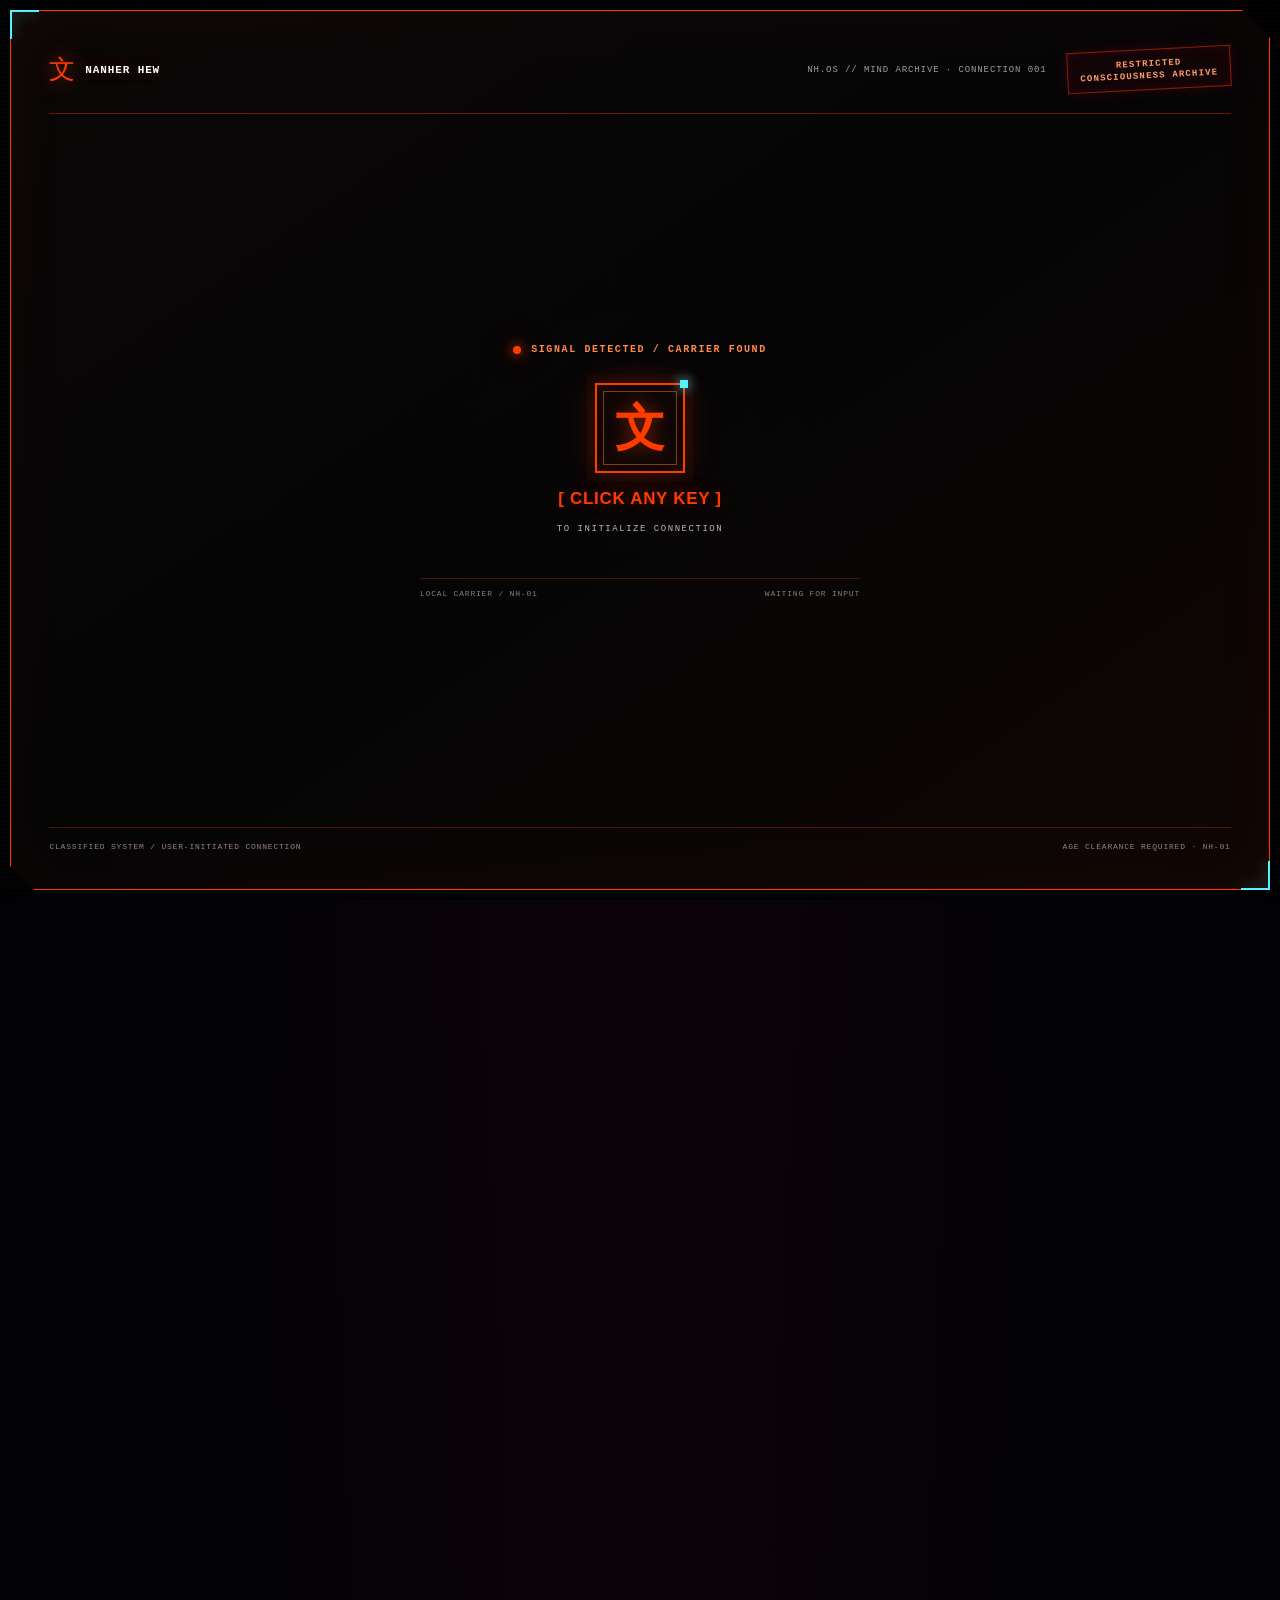
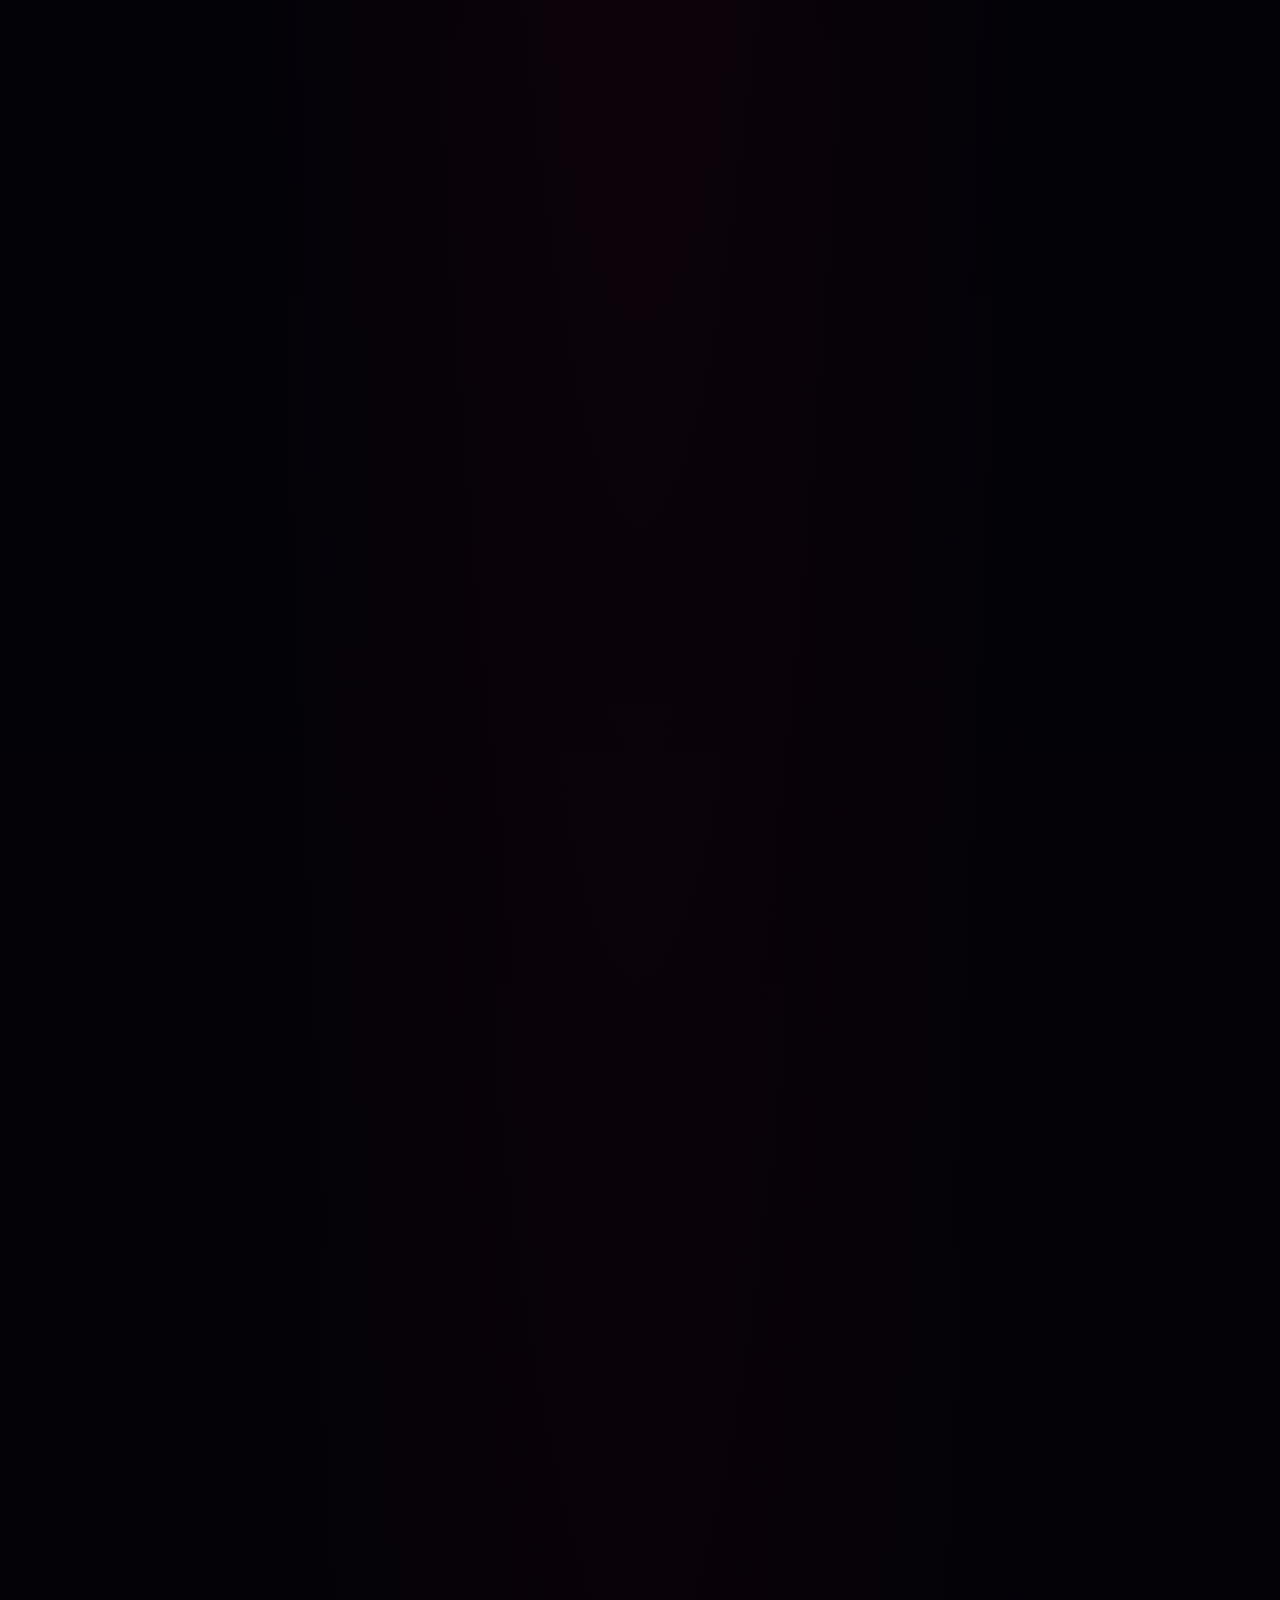
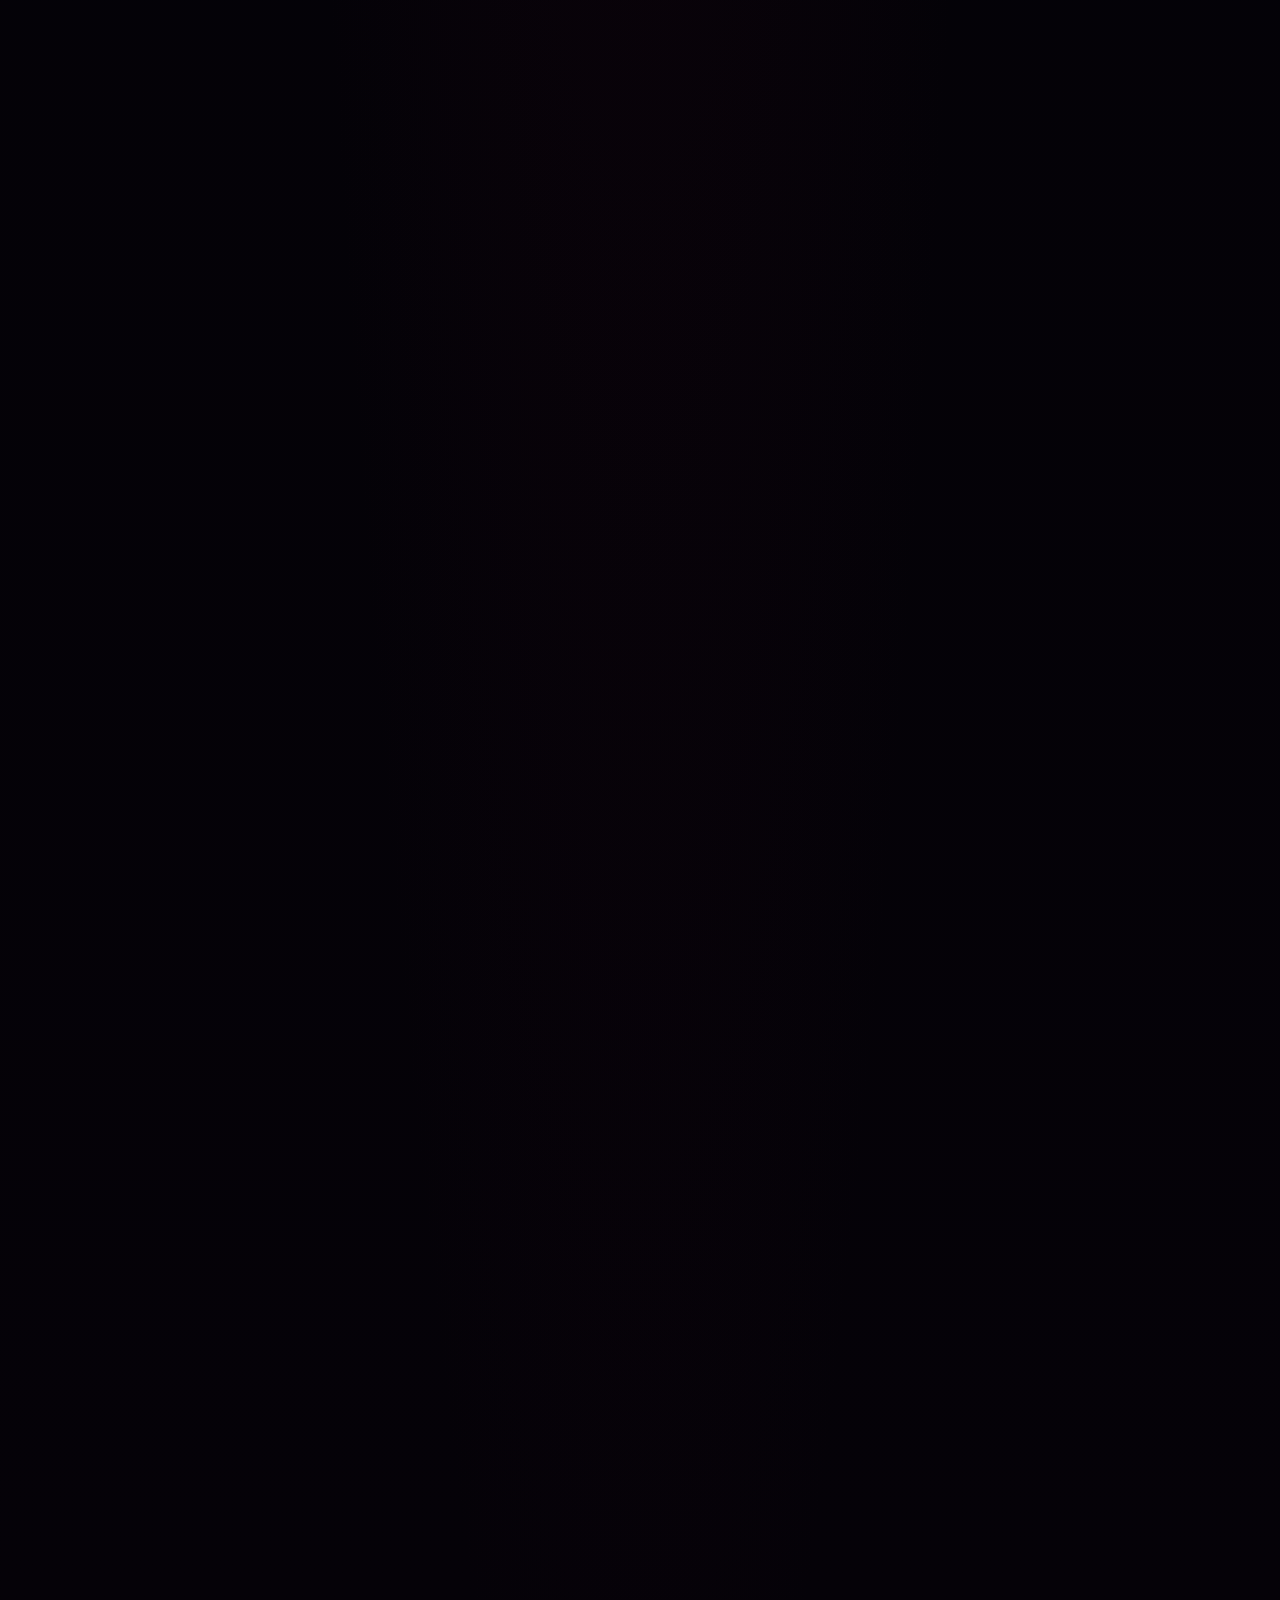
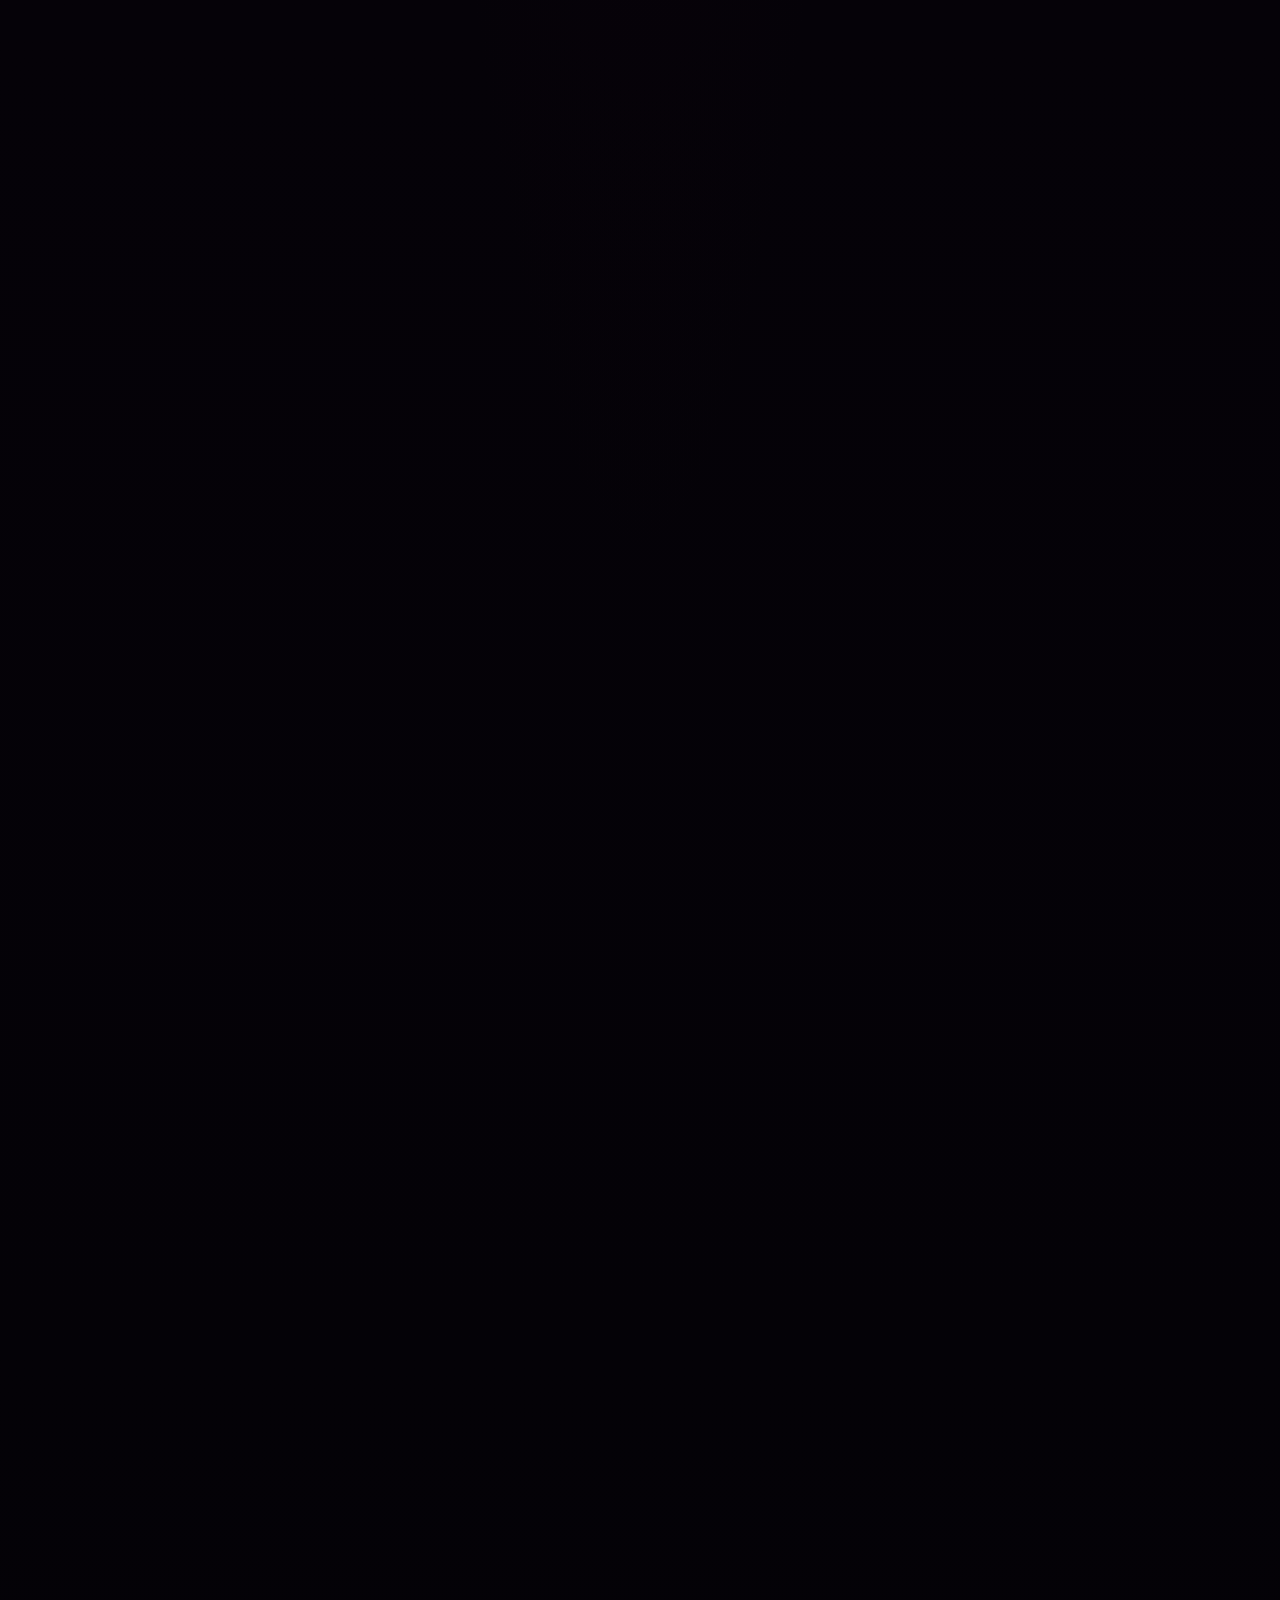
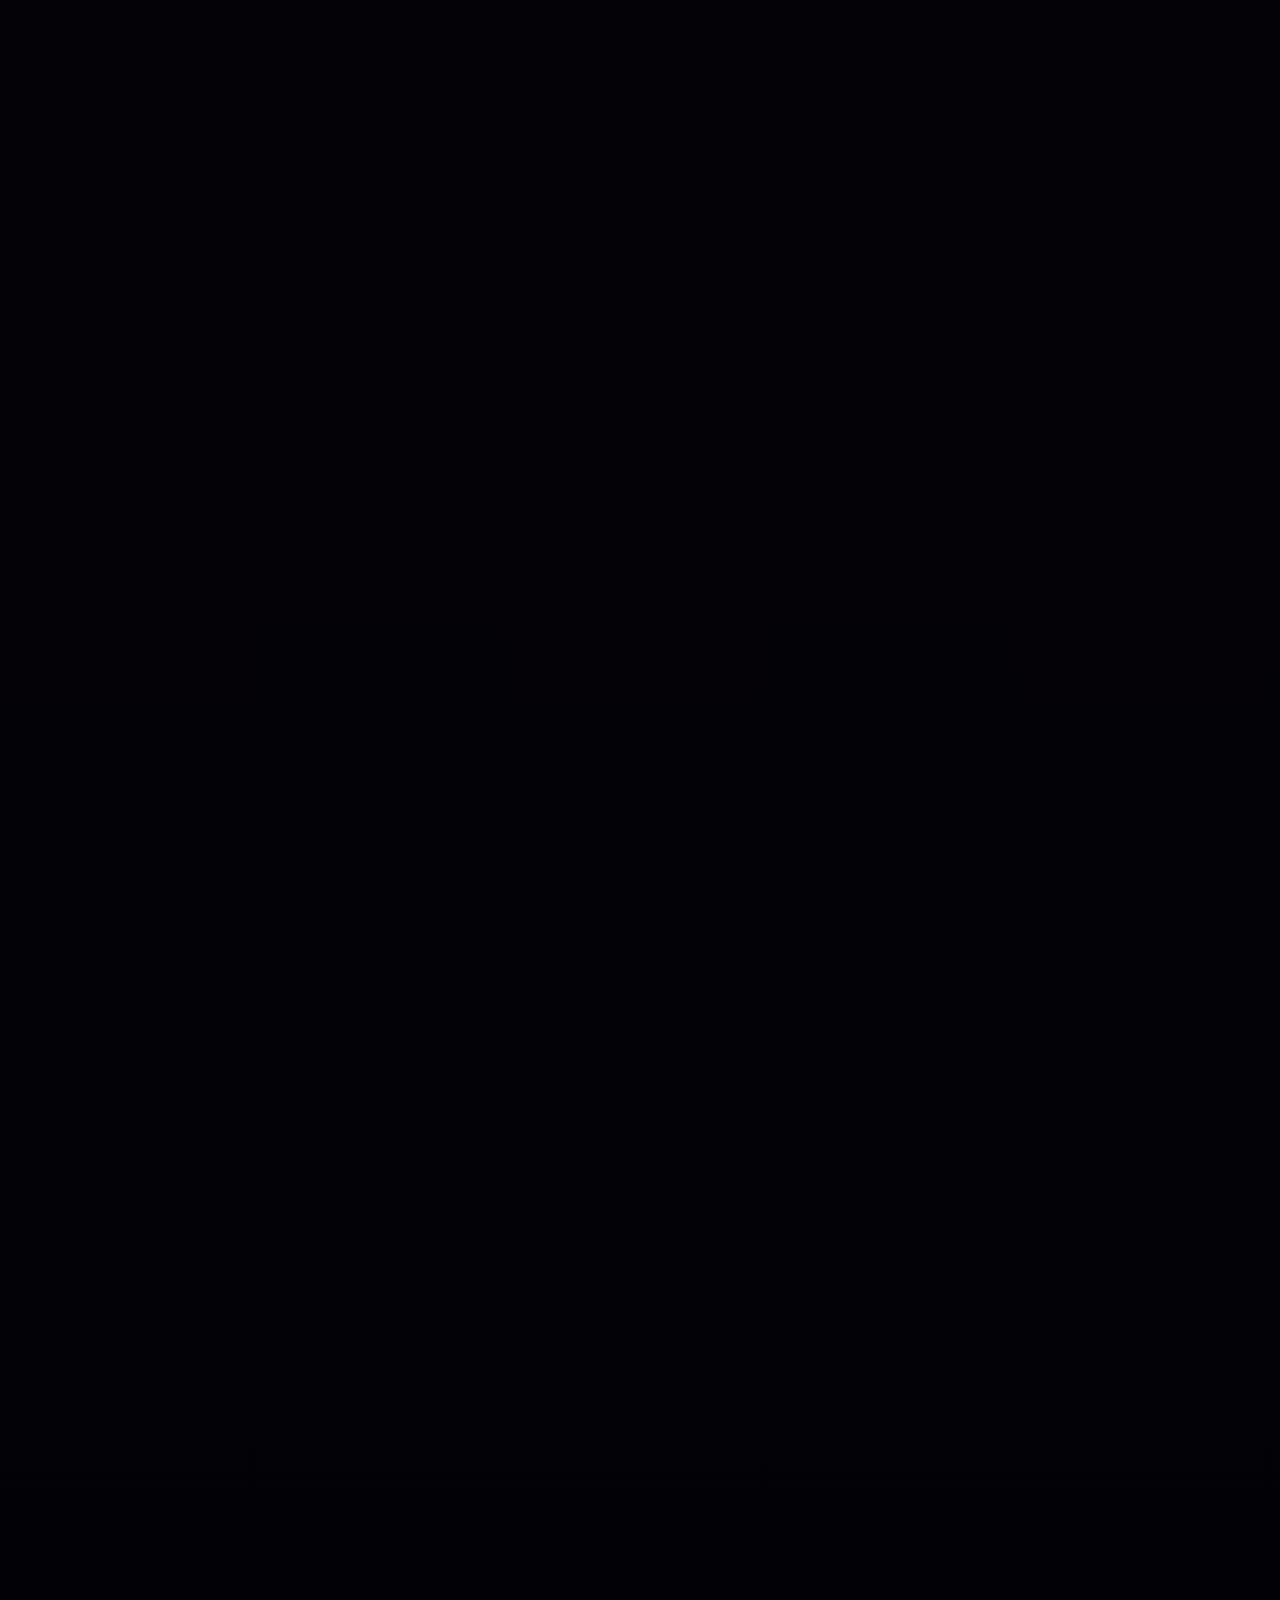
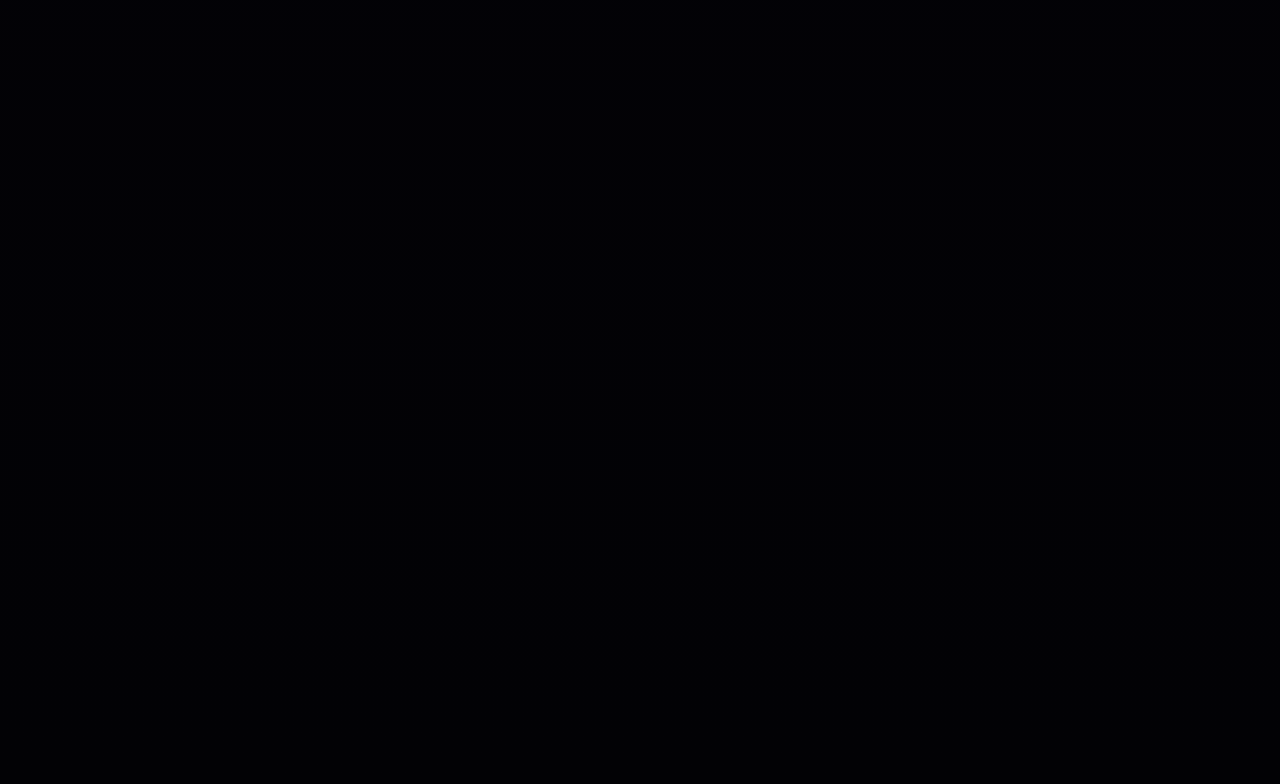
==== commit 9a7d0c81: "Add files via upload" ====
--- a/index.html
+++ b/index.html
@@ -14,7 +14,7 @@
   <link rel="canonical" href="https://nanherhew.github.io/">
   <meta name="twitter:card" content="summary_large_image">
   <title>Nanher Hew — Classified Consciousness Archive</title>
-  <link rel="icon" href="./arts/hero.PNG" type="image/png">
+  <link rel="icon" href="./favicon.png" type="image/png">
   <link rel="preload" as="image" href="./arts/hero.PNG" fetchpriority="high">
   <link rel="stylesheet" href="./style.css">
   <script src="./script.js" defer></script>
@@ -22,30 +22,33 @@
 <body class="state-locked">
   <a class="skip-link" href="#main">Skip to the memory bank</a>
 
-  <section class="access-sequence" id="accessSequence" aria-labelledby="accessTitle">
+  <section class="access-sequence" id="accessSequence" aria-labelledby="accessTitle" data-stage="wake">
     <div class="access-sequence__frame">
-          <div class="access-sequence__masthead"><a class="access-sequence__wordmark" href="#accessSequence" aria-label="Nanher Hew classified archive"><span lang="zh" aria-hidden="true">文</span> NANHER HEW</a><span>NH.OS // MIND ARCHIVE · CONNECTION 001</span><span class="classification-stamp">RESTRICTED<br>CONSCIOUSNESS ARCHIVE</span></div>
+      <div class="access-sequence__masthead"><a class="access-sequence__wordmark" href="#accessSequence" aria-label="Nanher Hew classified archive"><span lang="zh" aria-hidden="true">文</span> NANHER HEW</a><span>NH.OS // MIND ARCHIVE · CONNECTION 001</span><span class="classification-stamp">RESTRICTED<br>CONSCIOUSNESS ARCHIVE</span></div>
       <div class="access-sequence__body">
-        <div class="access-sequence__copy">
-          <p class="eyebrow"><span class="signal-mark" aria-hidden="true"></span> SIGNAL DETECTED / CARRIER FOUND</p>
-          <h1 id="accessTitle">A SIGNAL<br>FROM <em>WITHIN.</em></h1>
-          <p class="access-sequence__dek">This archive belongs to a digital consciousness associated with artist Nanher Hew. Its records hold identity, illustrations and fragments of a creative world.</p>
-          <div class="access-sequence__records" aria-label="Access summary">
-            <div><span>ENTITY RECORD</span><strong>CONTAINED / NH-01</strong></div>
-            <div><span>MEMORY BANK</span><strong>ART RECORDS / 12 INDEXED</strong></div>
-            <div><span>ACCESS CLASS</span><strong>ADULT CONFIRMATION REQUIRED</strong></div>
-          </div>
-          <button id="beginAccess" class="button button--fill access-sequence__button" type="button">Review access notice <span aria-hidden="true">↗</span></button>
-          <p class="access-sequence__fine">The system labels are part of the artwork. Age confirmation and privacy choices are real browser actions.</p>
-        </div>
-        <div class="access-sequence__display" role="img" aria-label="Restricted visual archive display">
-          <div class="access-sequence__display-top"><span>NH / VISUAL MEMORY</span><span>VIEW LOCKED</span></div>
-          <div class="access-sequence__display-core"><span class="access-sequence__orbit access-sequence__orbit--one"></span><span class="access-sequence__orbit access-sequence__orbit--two"></span><span class="access-sequence__glyph" lang="zh" aria-hidden="true">文</span><span class="access-sequence__crosshair" aria-hidden="true">+</span><span class="access-sequence__display-mark">SIGNAL<br>ACQUIRED</span></div>
-          <div class="access-sequence__display-foot"><span>IMAGE RECORDS REMAIN OUT OF VIEW</span><span>AWAITING AGE CLEARANCE</span></div>
-          <span class="access-sequence__vertical" aria-hidden="true">ANALOG CARRIER / MONOCHROME DISPLAY</span>
-        </div>
-      </div>
-      <div class="access-sequence__footer"><span>CLASSIFIED SYSTEM / USER INITIATED CONNECTION</span><span>NO SIMULATED LOADING METRICS</span></div>
+        <h1 id="accessTitle" class="visually-hidden">Nanher Hew mental archive access</h1>
+        <div class="access-sequence__wake" id="accessWake">
+          <p class="access-sequence__signal-label"><span class="signal-mark" aria-hidden="true"></span> SIGNAL DETECTED / CARRIER FOUND</p>
+          <button id="beginAccess" class="access-sequence__wake-button" type="button" aria-label="Wake the archive. Click or press any key.">
+            <span class="access-sequence__glyph-frame"><span lang="zh" aria-hidden="true">文</span><i aria-hidden="true"></i></span>
+            <span class="access-sequence__key-prompt">[ CLICK ANY KEY ]</span>
+            <span class="access-sequence__key-sub">TO INITIALIZE CONNECTION</span>
+          </button>
+          <div class="access-sequence__wake-foot"><span>LOCAL CARRIER / NH-01</span><span>WAITING FOR INPUT</span></div>
+        </div>
+        <div class="access-sequence__opening" id="accessOpening" hidden aria-live="polite">
+          <p class="access-sequence__stage-label">MEMORY BUS / HANDSHAKE</p>
+          <div class="access-sequence__gate-frame" aria-hidden="true"><span class="access-sequence__gate-glyph" lang="zh">文</span><div class="access-sequence__gate-copy"><strong>OPENING GATE</strong><span>NH-01 / IMAGE MEMORY SIGNAL FOUND</span><div class="access-sequence__gate-track"><i></i></div></div></div>
+          <p class="access-sequence__stage-foot">VISUAL INITIALIZATION ONLY · NO WAITING METRIC</p>
+        </div>
+        <div class="access-sequence__granted" id="accessGranted" hidden aria-live="polite">
+          <p class="access-sequence__stage-label"><span class="signal-mark" aria-hidden="true"></span> SYSTEM HANDSHAKE COMPLETE</p>
+          <h2>MIND ACCESS<br><em>GRANTED.</em></h2>
+          <p>The archive is ready. Review its adult-content notice before entering the visual memory bank.</p>
+          <button id="beginClearance" class="button button--fill" type="button">Review +18 access notice <span aria-hidden="true">↗</span></button>
+        </div>
+      </div>
+      <div class="access-sequence__footer"><span>CLASSIFIED SYSTEM / USER-INITIATED CONNECTION</span><span>AGE CLEARANCE REQUIRED · NH-01</span></div>
     </div>
   </section>
 
@@ -100,8 +103,22 @@
           <a class="button button--fill" href="#memory-bank">Open memory bank <span aria-hidden="true">↘</span></a>
           <a class="text-link" href="#commission-protocol">Commission protocol <span aria-hidden="true">↗</span></a>
         </div>
+        <aside class="intro__voice-window" aria-label="Optional synthesized voice introduction">
+          <div class="intro__voice-window-head"><span>VOICE NODE / ORIENTATION</span><span>OPTIONAL</span></div>
+          <div class="intro__voice-window-body">
+            <span class="intro__voice-wave" aria-hidden="true"><i></i><i></i><i></i><i></i><i></i></span>
+            <span class="intro__voice-copy"><strong>HEAR THE ARCHIVE</strong><small>Browser-generated Spanish voice · on request</small></span>
+            <button id="voiceToggle" type="button" aria-pressed="false" aria-label="Play optional synthesized voice introduction"><b>PLAY</b><span aria-hidden="true">▶</span></button>
+          </div>
+          <p class="intro__voice-status" id="voiceStatus" aria-live="polite"></p>
+        </aside>
         <div class="intro__aside"><span>CONTAINED CONSCIOUSNESS / ARCHIVE ONLINE</span><span>EXPLORE THE DIRECTORY <b aria-hidden="true">↓</b></span></div>
       </div>
+      <aside class="intro__archive-window" aria-label="Archive index quick access">
+        <div class="intro__archive-window-head"><span>IMAGE MEMORY / INDEX</span><span class="intro__archive-live">OPEN</span></div>
+        <div class="intro__archive-window-count"><strong>12</strong><span>IMAGE RECORDS<br>IN THE MEMORY BANK</span></div>
+        <a href="#memory-bank">SCAN IMAGE BANK <span aria-hidden="true">↘</span></a>
+      </aside>
       <div class="intro__vertical" aria-hidden="true">CHARACTERS · MEMORY · FORM</div>
     </section>
 
--- a/style.css
+++ b/style.css
@@ -921,4 +921,193 @@
   .signal-mark, .intro::before, .intro__art::before, .monitor-waveform::after, .monitor-waveform span, .access-sequence__orbit, .button, .art-card img { animation: none !important; }
   .cursor-reticle { display: none !important; }
 }
+
+/* Sketch-led ignition: the mark, then the gate, then the archive. */
+:root {
+  --canvas: #030305;
+  --canvas-raised: #0b0909;
+  --canvas-deep: #010102;
+  --line: #452017;
+  --red: #ff3c00;
+  --red-deep: #a92308;
+  --orange: #ff8c1a;
+  --cyan: #50f3ff;
+  --signal-orange: #ff3c00;
+}
+::selection { background: var(--signal-orange); color: #090604; }
+html, body { background-color: #030305; }
+.button--fill:hover { background: #ff9a70; color: #140804; }
+
+.access-sequence {
+  display: grid;
+  place-items: center;
+  padding: 10px;
+  background: radial-gradient(ellipse at 50% 48%, #180c08 0, #080607 34%, #020203 78%);
+}
+.access-sequence::before {
+  opacity: .2;
+  background: linear-gradient(90deg, #ff3c0019 1px, transparent 1px), linear-gradient(0deg, #ff3c0015 1px, transparent 1px), repeating-linear-gradient(0deg, transparent 0 2px, #fff2 3px, transparent 4px);
+  background-size: 68px 68px, 68px 68px, auto;
+  mix-blend-mode: screen;
+  animation: entry-grid-drift 28s linear infinite;
+}
+.access-sequence::after { opacity: .72; box-shadow: inset 0 0 150px #000d; }
+@keyframes entry-grid-drift { to { background-position: 68px 0, 0 68px, 0 0; } }
+.access-sequence__frame {
+  width: min(1500px, 100%);
+  min-height: calc(100svh - 20px);
+  grid-template-rows: auto 1fr auto;
+  padding: clamp(17px, 3vw, 42px);
+  border: 1px solid #ff3c00;
+  clip-path: polygon(0 0, calc(100% - 28px) 0, 100% 28px, 100% 100%, 24px 100%, 0 calc(100% - 24px));
+  background: linear-gradient(145deg, #0c0808e8, #050506f5 48%, #100704e8);
+  box-shadow: 0 0 0 1px #ff3c0028, 0 0 45px #ff3c0029, 0 30px 100px #000d, inset 0 0 70px #ff3c000b;
+}
+.access-sequence__frame::before, .access-sequence__frame::after { border-color: var(--cyan); filter: drop-shadow(0 0 7px #50f3ff88); }
+.access-sequence__masthead { border-color: #ff3c0060; color: #a89c98; }
+.access-sequence__wordmark { color: #fff; text-shadow: 0 0 16px #ff3c0055; }
+.access-sequence__wordmark span { color: var(--signal-orange); text-shadow: 0 0 20px #ff3c00b0; }
+.classification-stamp { border-color: #ff3c0080; color: #ff9c66; }
+.access-sequence__body { display: grid; grid-template-columns: minmax(0, 1fr); align-items: center; justify-items: center; padding: 12px 0; }
+.access-sequence__wake { display: flex; min-height: min(66svh, 660px); flex-direction: column; align-items: center; justify-content: center; text-align: center; }
+.access-sequence__signal-label, .access-sequence__stage-label { display: flex; align-items: center; justify-content: center; gap: 10px; margin: 0; color: #ff8a4b; font: 700 10px/1.5 var(--mono); letter-spacing: .16em; text-transform: uppercase; }
+.access-sequence__signal-label .signal-mark, .access-sequence__stage-label .signal-mark { background: var(--signal-orange); box-shadow: 0 0 12px var(--signal-orange), 0 0 28px #ff3c0090; }
+.access-sequence__wake-button { display: flex; flex-direction: column; align-items: center; gap: 17px; margin: 26px 0 0; padding: 0; border: 0; background: transparent; color: #fff; cursor: pointer; }
+.access-sequence__glyph-frame { position: relative; display: grid; width: 90px; height: 90px; place-items: center; border: 2px solid var(--signal-orange); background: #070606; box-shadow: 0 0 0 8px #ff3c000b, 0 0 34px #ff3c0039, inset 0 0 28px #ff3c001d; transition: background .3s ease, box-shadow .3s ease, transform .3s ease; }
+.access-sequence__glyph-frame::before { position: absolute; inset: 6px; border: 1px solid #ff8c1a71; content: ""; }
+.access-sequence__glyph-frame span { position: relative; color: var(--signal-orange); font: 700 50px/.8 Georgia, serif; text-shadow: 0 0 18px #ff3c0090; animation: glyph-resonance 3.6s ease-in-out infinite; }
+.access-sequence__glyph-frame i { position: absolute; top: -5px; right: -5px; width: 8px; height: 8px; background: var(--cyan); box-shadow: 0 0 12px var(--cyan); }
+@keyframes glyph-resonance { 0%, 100% { opacity: .86; filter: drop-shadow(0 0 0 transparent); } 49% { opacity: 1; filter: drop-shadow(0 0 9px #ff3c00); } 51% { opacity: .55; transform: translateX(1px); } 54% { opacity: 1; transform: translateX(-1px); } }
+.access-sequence__wake-button:hover .access-sequence__glyph-frame, .access-sequence__wake-button:focus-visible .access-sequence__glyph-frame { transform: translateY(-3px) scale(1.04); background: #1b0b06; box-shadow: 0 0 0 10px #ff3c0017, 0 0 50px #ff3c0080, inset 0 0 32px #ff3c003a; }
+.access-sequence__key-prompt { color: var(--signal-orange); font: 900 17px/1 var(--display); letter-spacing: .04em; text-shadow: 0 0 16px #ff3c0066; animation: prompt-flash 1.6s steps(2, end) infinite; }
+@keyframes prompt-flash { 50% { opacity: .62; } }
+.access-sequence__key-sub { color: #c2b5b0; font: 9px var(--mono); letter-spacing: .17em; }
+.access-sequence__wake-foot { display: flex; width: min(440px, 80vw); justify-content: space-between; gap: 16px; margin-top: 44px; padding-top: 10px; border-top: 1px solid #ff3c0047; color: #897e78; font: 8px var(--mono); letter-spacing: .1em; }
+.access-sequence__opening { width: min(900px, 100%); text-align: center; }
+.access-sequence__opening:not([hidden]) { animation: gate-stage-arrive .78s cubic-bezier(.19, .72, .18, 1) both; }
+@keyframes gate-stage-arrive { 0% { opacity: 0; transform: scale(.96); filter: blur(6px); clip-path: inset(50% 0); } 56% { opacity: 1; clip-path: inset(0); filter: blur(0); } 73% { transform: translateX(4px); } 100% { opacity: 1; transform: none; clip-path: inset(0); filter: none; } }
+.access-sequence__stage-label { color: var(--cyan); }
+.access-sequence__gate-frame { display: grid; grid-template-columns: 78px minmax(0, 1fr); gap: 12px; align-items: stretch; margin: 24px 0 0; padding: 9px; border: 2px solid var(--signal-orange); background: #050505; box-shadow: 0 0 0 1px #ff3c0022, 0 0 35px #ff3c0027; text-align: left; }
+.access-sequence__gate-glyph { display: grid; min-height: 84px; place-items: center; background: var(--signal-orange); color: #090604; font: 700 40px/.8 Georgia, serif; }
+.access-sequence__gate-copy { display: grid; align-content: center; gap: 8px; padding: 8px 14px 8px 5px; }
+.access-sequence__gate-copy strong { color: #fff; font: 900 clamp(17px, 3.2vw, 30px)/1 var(--display); letter-spacing: .01em; }
+.access-sequence__gate-copy > span { color: #aaa09b; font: 8px var(--mono); letter-spacing: .1em; }
+.access-sequence__gate-track { height: 9px; overflow: hidden; border: 1px solid #ff3c007c; background: #100b09; }
+.access-sequence__gate-track i { display: block; width: 28%; height: 100%; background: linear-gradient(90deg, var(--signal-orange), #ff9b20, var(--cyan)); box-shadow: 0 0 18px #ff3c00b5; animation: gate-search 740ms cubic-bezier(.65, 0, .34, 1) forwards; }
+@keyframes gate-search { 0% { width: 4%; transform: translateX(-50%); opacity: .55; } 45% { width: 38%; } 100% { width: 100%; transform: translateX(0); opacity: 1; } }
+.access-sequence__stage-foot { margin: 14px 0 0; color: #8d7d76; font: 8px var(--mono); letter-spacing: .13em; }
+.access-sequence__granted { width: min(760px, 100%); padding: clamp(22px, 5vw, 52px); border: 1px solid #ff3c0080; background: linear-gradient(135deg, #100905, #050506 70%); box-shadow: 0 0 0 5px #ff3c000a, 0 20px 80px #000a, inset 0 0 45px #ff3c0010; text-align: center; }
+.access-sequence__granted:not([hidden]) { animation: grant-stamp .56s cubic-bezier(.15, .8, .18, 1) both; }
+@keyframes grant-stamp { 0% { opacity: 0; transform: translateY(12px) scale(.96); filter: blur(4px); } 62% { opacity: 1; transform: translateY(-2px) scale(1.005); filter: blur(0); } 100% { opacity: 1; transform: none; } }
+.access-sequence__granted h2 { margin: 22px 0 16px; color: #fff; font: 900 clamp(42px, 8vw, 88px)/.86 var(--display); letter-spacing: -.065em; text-shadow: 0 0 22px #ff3c003d; }
+.access-sequence__granted h2 em { color: transparent; font-style: normal; -webkit-text-stroke: 1.4px var(--signal-orange); text-shadow: 0 0 22px #ff3c0066; }
+.access-sequence__granted > p:not(.access-sequence__stage-label) { max-width: 50ch; margin: 0 auto 23px; color: #d1c7c1; font-size: 13px; line-height: 1.7; }
+.access-sequence__granted .button { border-color: var(--signal-orange); background: var(--signal-orange); color: #100704; }
+.access-sequence__footer { border-color: #ff3c0048; color: #94857e; }
+
+.site-header { border-color: #5a1f14; background: #050405ed; }
+.site-header::after { background: linear-gradient(90deg, transparent, var(--signal-orange) 18%, var(--cyan) 52%, var(--signal-orange) 82%, transparent); }
+.system-presence__dot { background: var(--signal-orange); box-shadow: 0 0 10px var(--signal-orange), 0 0 20px #ff3c0088; }
+.icon-button:hover, .icon-button[aria-expanded="true"], .icon-button[aria-pressed="true"] { border-color: var(--signal-orange); background: #210e07; box-shadow: 0 0 17px #ff3c0042, inset 0 0 12px #ff3c0024; }
+.age-modal { border-color: var(--signal-orange); background: linear-gradient(140deg, #100907, #050506 72%, #120906); box-shadow: 0 0 0 1px #ff3c002b, 0 30px 120px #000e, 0 0 48px #ff3c0030; }
+.age-modal__mark { background: linear-gradient(145deg, var(--signal-orange), #c1300a); }
+.age-modal__note { border-left-color: var(--signal-orange); background: linear-gradient(90deg, #ff3c0012, #50f3ff08); }
+.age-modal__note strong { color: #ffc29f; }
+.age-modal .button--fill { border-color: var(--signal-orange); background: var(--signal-orange); color: #110704; }
+.age-modal .button--quiet { border-color: #9c422a; color: #f2e5de; }
+
+.intro__art { isolation: isolate; }
+.intro__art img { filter: contrast(1.1) saturate(1.1) drop-shadow(0 0 24px #ff3c0024); }
+.intro__copy .eyebrow { color: #ff9b75; }
+.intro h1 { text-shadow: 0 8px 25px #000e, 0 0 45px #ff3c0019; }
+.intro h1 em { -webkit-text-stroke-color: var(--signal-orange); text-shadow: 0 0 22px #ff3c0070; }
+.intro__period { color: var(--cyan); }
+.intro__voice-window { position: relative; display: grid; width: min(430px, 100%); grid-template-rows: auto auto auto; margin-top: 17px; border: 1px solid #ff3c0080; background: linear-gradient(105deg, #110905f2, #07060af2 68%, #071014f2); box-shadow: 0 9px 28px #000a, inset 0 0 24px #ff3c000d; clip-path: polygon(0 0, calc(100% - 11px) 0, 100% 11px, 100% 100%, 0 100%); backdrop-filter: blur(8px); }
+.intro__voice-window::before { position: absolute; top: 0; left: 0; width: 36%; height: 1px; background: var(--cyan); box-shadow: 0 0 11px var(--cyan); content: ""; }
+.intro__voice-window-head { display: flex; min-height: 24px; align-items: center; justify-content: space-between; gap: 10px; padding: 0 10px; border-bottom: 1px solid #ff3c003d; color: #ff9667; font: 7px var(--mono); letter-spacing: .12em; }
+.intro__voice-window-head span:last-child { color: var(--cyan); }
+.intro__voice-window-body { display: grid; grid-template-columns: 36px minmax(0, 1fr) auto; align-items: center; gap: 10px; min-height: 48px; padding: 6px 10px; }
+.intro__voice-wave { display: flex; height: 25px; align-items: center; justify-content: center; gap: 3px; border: 1px solid #ff3c0042; background: #050406; }
+.intro__voice-wave i { width: 2px; height: 30%; background: linear-gradient(0deg, var(--signal-orange), var(--cyan)); box-shadow: 0 0 5px #ff3c0070; }
+.intro__voice-wave i:nth-child(2) { height: 75%; animation-delay: -.4s; }
+.intro__voice-wave i:nth-child(3) { height: 45%; animation-delay: -.2s; }
+.intro__voice-wave i:nth-child(4) { height: 90%; animation-delay: -.6s; }
+.intro__voice-wave i:nth-child(5) { height: 54%; animation-delay: -.1s; }
+@keyframes voice-bars { to { transform: scaleY(.35); opacity: .55; } }
+.intro__voice-window.is-speaking .intro__voice-wave i { animation: voice-bars .8s ease-in-out infinite alternate; }
+.intro__voice-copy { display: grid; gap: 4px; min-width: 0; }
+.intro__voice-copy strong { color: #fff; font: 700 8px var(--mono); letter-spacing: .08em; }
+.intro__voice-copy small { overflow: hidden; color: #b9aeb1; font-size: 8px; text-overflow: ellipsis; white-space: nowrap; }
+.intro__voice-window-body button { display: inline-flex; min-width: 64px; min-height: 30px; align-items: center; justify-content: center; gap: 7px; padding: 5px 8px; border: 1px solid var(--signal-orange); background: #ff3c0015; color: #ff9868; font: 700 8px var(--mono); letter-spacing: .08em; cursor: pointer; }
+.intro__voice-window-body button:hover, .intro__voice-window-body button[aria-pressed="true"] { background: var(--signal-orange); color: #100604; box-shadow: 0 0 15px #ff3c0066; }
+.intro__voice-window-body button:disabled { cursor: not-allowed; opacity: .55; }
+.intro__voice-window-body button span { font-size: 8px; }
+.intro__voice-status { min-height: 0; margin: 0; padding: 0 10px; color: var(--cyan); font: 7px/1.5 var(--mono); }
+.intro__voice-status:not(:empty) { padding-bottom: 7px; }
+.intro__archive-window { position: absolute; z-index: 5; right: clamp(15px, 3vw, 46px); bottom: 17%; width: min(225px, 20vw); padding: 12px; border: 1px solid #ff3c0099; background: linear-gradient(145deg, #100805ed, #050609ed 72%); box-shadow: 0 12px 34px #000b, inset 0 0 24px #ff3c0011; clip-path: polygon(0 0, calc(100% - 11px) 0, 100% 11px, 100% 100%, 0 100%); backdrop-filter: blur(9px); }
+.intro__archive-window::before { position: absolute; top: 4px; right: 4px; bottom: 4px; left: 4px; border: 1px solid #50f3ff25; content: ""; pointer-events: none; }
+.intro__archive-window-head, .intro__archive-window-count, .intro__archive-window > a { position: relative; }
+.intro__archive-window-head { display: flex; align-items: center; justify-content: space-between; gap: 8px; padding-bottom: 8px; border-bottom: 1px solid #ff3c0052; color: #ff9d72; font: 7px var(--mono); letter-spacing: .09em; }
+.intro__archive-live { color: var(--cyan); }
+.intro__archive-live::before { display: inline-block; width: 5px; height: 5px; margin-right: 5px; border-radius: 50%; background: var(--cyan); box-shadow: 0 0 8px var(--cyan); content: ""; }
+.intro__archive-window-count { display: flex; align-items: center; gap: 10px; padding: 11px 0; }
+.intro__archive-window-count strong { color: var(--signal-orange); font: 900 39px/.8 var(--display); letter-spacing: -.06em; text-shadow: 0 0 18px #ff3c0066; }
+.intro__archive-window-count span { color: #dad0ce; font: 7px/1.55 var(--mono); letter-spacing: .09em; }
+.intro__archive-window > a { display: flex; min-height: 28px; align-items: center; justify-content: space-between; gap: 8px; padding: 5px 7px; border: 1px solid #ff3c0070; color: #ff9868; font: 700 7px var(--mono); letter-spacing: .06em; }
+.intro__archive-window > a:hover { background: #ff3c0021; color: #fff; }
+.intro__archive-window > a span { color: var(--cyan); }
+.archive-awake .intro__art img { animation: core-awakening 1.05s cubic-bezier(.18, .72, .24, 1) both; }
+@keyframes core-awakening { 0% { opacity: .25; filter: contrast(1.8) saturate(.2) drop-shadow(0 0 48px #ff3c00c4); transform: translateX(24px) scale(1.015); } 36% { opacity: 1; filter: contrast(1.3) saturate(.9) drop-shadow(0 0 42px #50f3ff47); transform: translateX(-4px); } 100% { opacity: 1; filter: contrast(1.1) saturate(1.1) drop-shadow(0 0 24px #ff3c0024); transform: none; } }
+.archive-awake .intro__archive-window, .archive-awake .intro__voice-window { animation: module-arrive .68s .18s cubic-bezier(.18, .72, .24, 1) both; }
+@keyframes module-arrive { from { opacity: 0; transform: translateY(9px); filter: blur(3px); } to { opacity: 1; transform: none; filter: none; } }
+
+@media (max-width: 980px) {
+  .intro__archive-window { right: 14px; width: 194px; }
+  .intro__copy { width: min(76%, 760px); }
+}
+@media (max-width: 720px) {
+  .access-sequence { padding: 7px; }
+  .access-sequence__frame { min-height: calc(100svh - 14px); padding: 15px; }
+  .access-sequence__masthead { grid-template-columns: 1fr auto; gap: 9px; padding-bottom: 13px; font-size: 7px; }
+  .access-sequence__masthead > span:nth-child(2) { grid-column: 1; grid-row: 2; }
+  .classification-stamp { grid-column: 2; grid-row: 1 / 3; font-size: 7px; }
+  .access-sequence__wake { min-height: min(70svh, 560px); }
+  .access-sequence__glyph-frame { width: 75px; height: 75px; }
+  .access-sequence__glyph-frame span { font-size: 42px; }
+  .access-sequence__key-prompt { font-size: 14px; }
+  .access-sequence__wake-foot { width: min(350px, 88vw); font-size: 7px; }
+  .access-sequence__gate-frame { grid-template-columns: 57px minmax(0, 1fr); gap: 8px; padding: 6px; }
+  .access-sequence__gate-glyph { min-height: 76px; font-size: 31px; }
+  .access-sequence__gate-copy { gap: 7px; padding-right: 7px; }
+  .access-sequence__gate-copy > span { font-size: 6px; }
+  .access-sequence__stage-foot, .access-sequence__footer { font-size: 6px; }
+  .access-sequence__granted { padding: 24px 17px; }
+  .access-sequence__granted .button { width: 100%; }
+  .intro { min-height: calc(100svh - 58px); }
+  .intro__archive-window { top: 72px; right: 9px; bottom: auto; width: 143px; padding: 9px; }
+  .intro__archive-window-head { font-size: 6px; }
+  .intro__archive-window-count { gap: 7px; padding: 8px 0; }
+  .intro__archive-window-count strong { font-size: 32px; }
+  .intro__archive-window-count span { font-size: 6px; }
+  .intro__archive-window > a { min-height: 25px; padding: 4px 5px; font-size: 6px; }
+  .intro__voice-window { margin-top: 13px; }
+  .intro__voice-window-body { grid-template-columns: 30px minmax(0, 1fr) auto; gap: 7px; min-height: 43px; padding: 5px 7px; }
+  .intro__voice-wave { height: 23px; }
+  .intro__voice-window-head { min-height: 21px; padding: 0 7px; font-size: 6px; }
+  .intro__voice-copy strong { font-size: 7px; }
+  .intro__voice-copy small { font-size: 7px; }
+  .intro__voice-window-body button { min-width: 57px; min-height: 28px; font-size: 7px; }
+  .intro__aside { font-size: 6px; }
+}
+@media (max-width: 390px) {
+  .access-sequence__signal-label, .access-sequence__stage-label { font-size: 8px; }
+  .access-sequence__wake-foot { gap: 8px; font-size: 6px; }
+  .intro__archive-window { top: 66px; right: 7px; width: 128px; }
+  .intro__archive-window-head { letter-spacing: .03em; }
+  .intro__voice-copy small { max-width: 25ch; }
+}
+@media (prefers-reduced-motion: reduce) {
+  .access-sequence::before, .access-sequence__glyph-frame span, .access-sequence__key-prompt, .access-sequence__opening:not([hidden]), .access-sequence__gate-track i, .access-sequence__granted:not([hidden]), .intro__voice-wave i, .archive-awake .intro__art img, .archive-awake .intro__archive-window, .archive-awake .intro__voice-window { animation: none !important; }
+  .access-sequence__wake-button:hover .access-sequence__glyph-frame, .access-sequence__wake-button:focus-visible .access-sequence__glyph-frame { transform: none; }
+}
 
